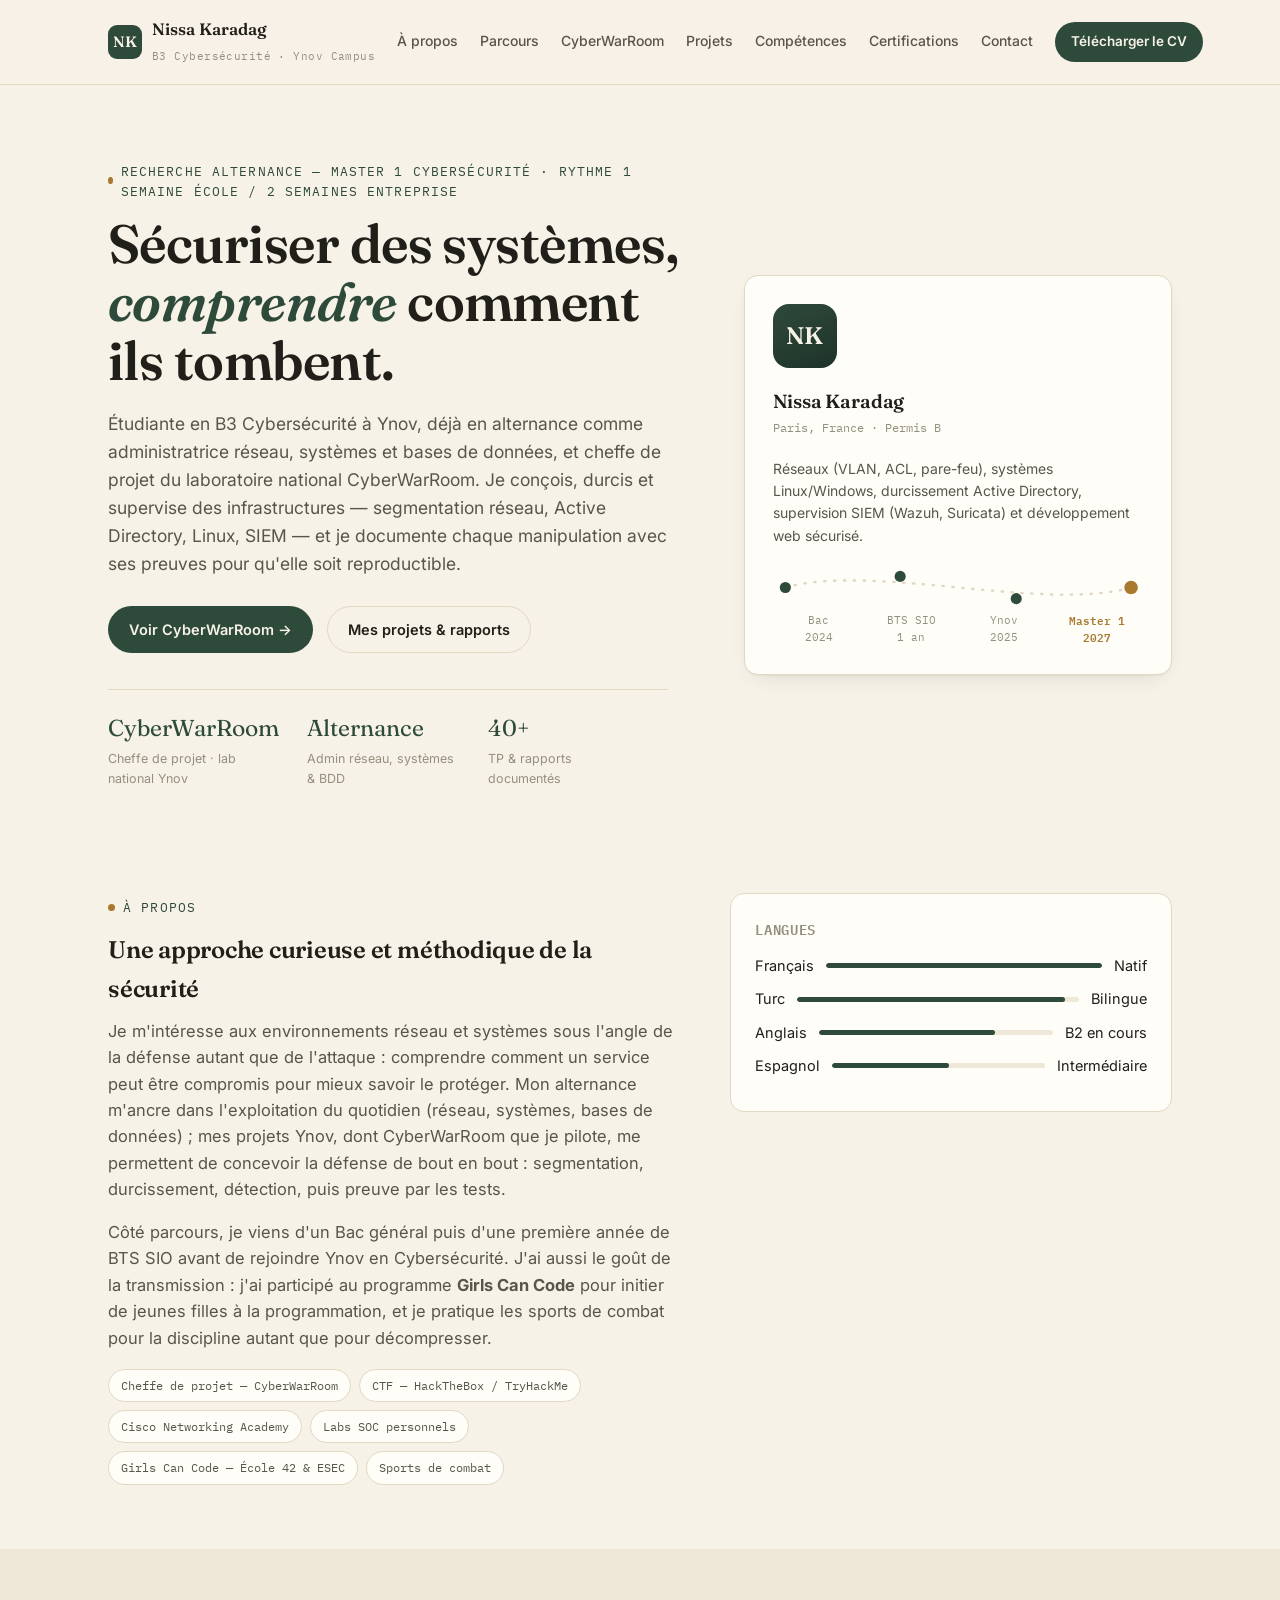
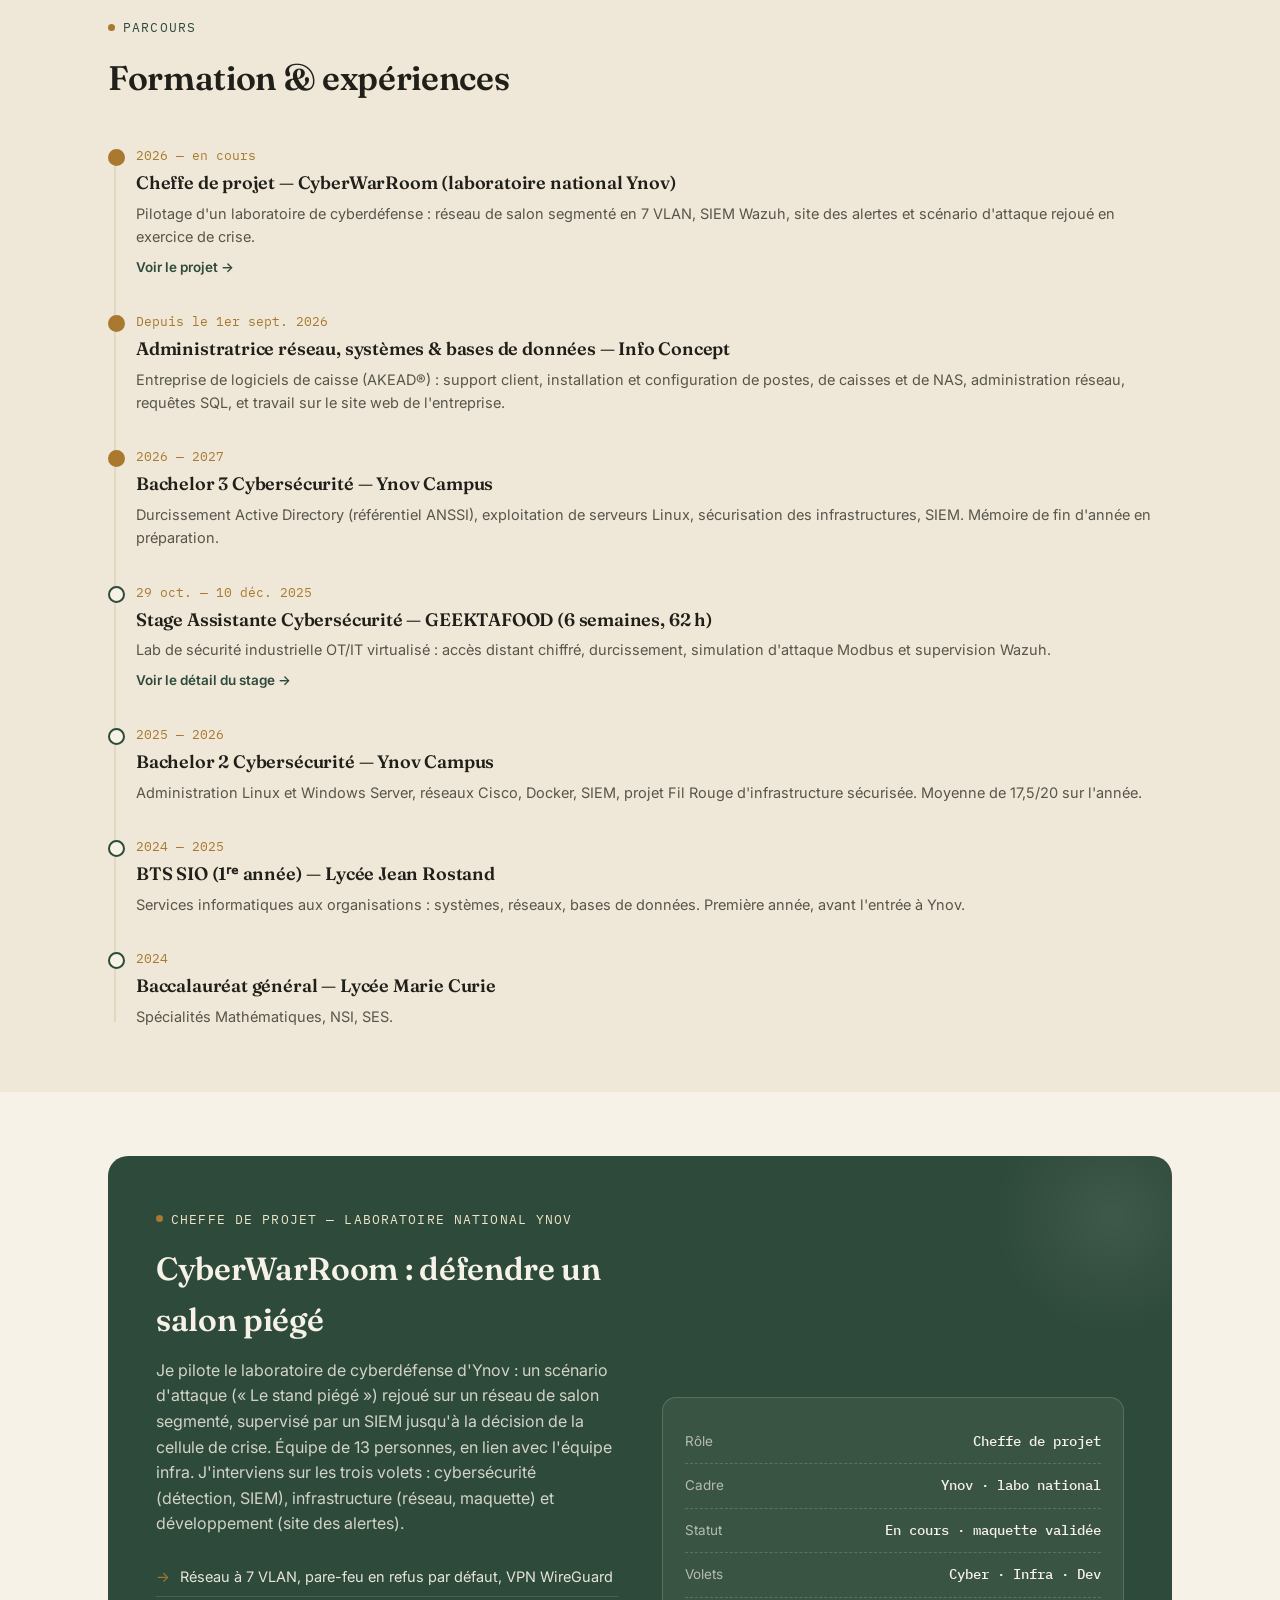
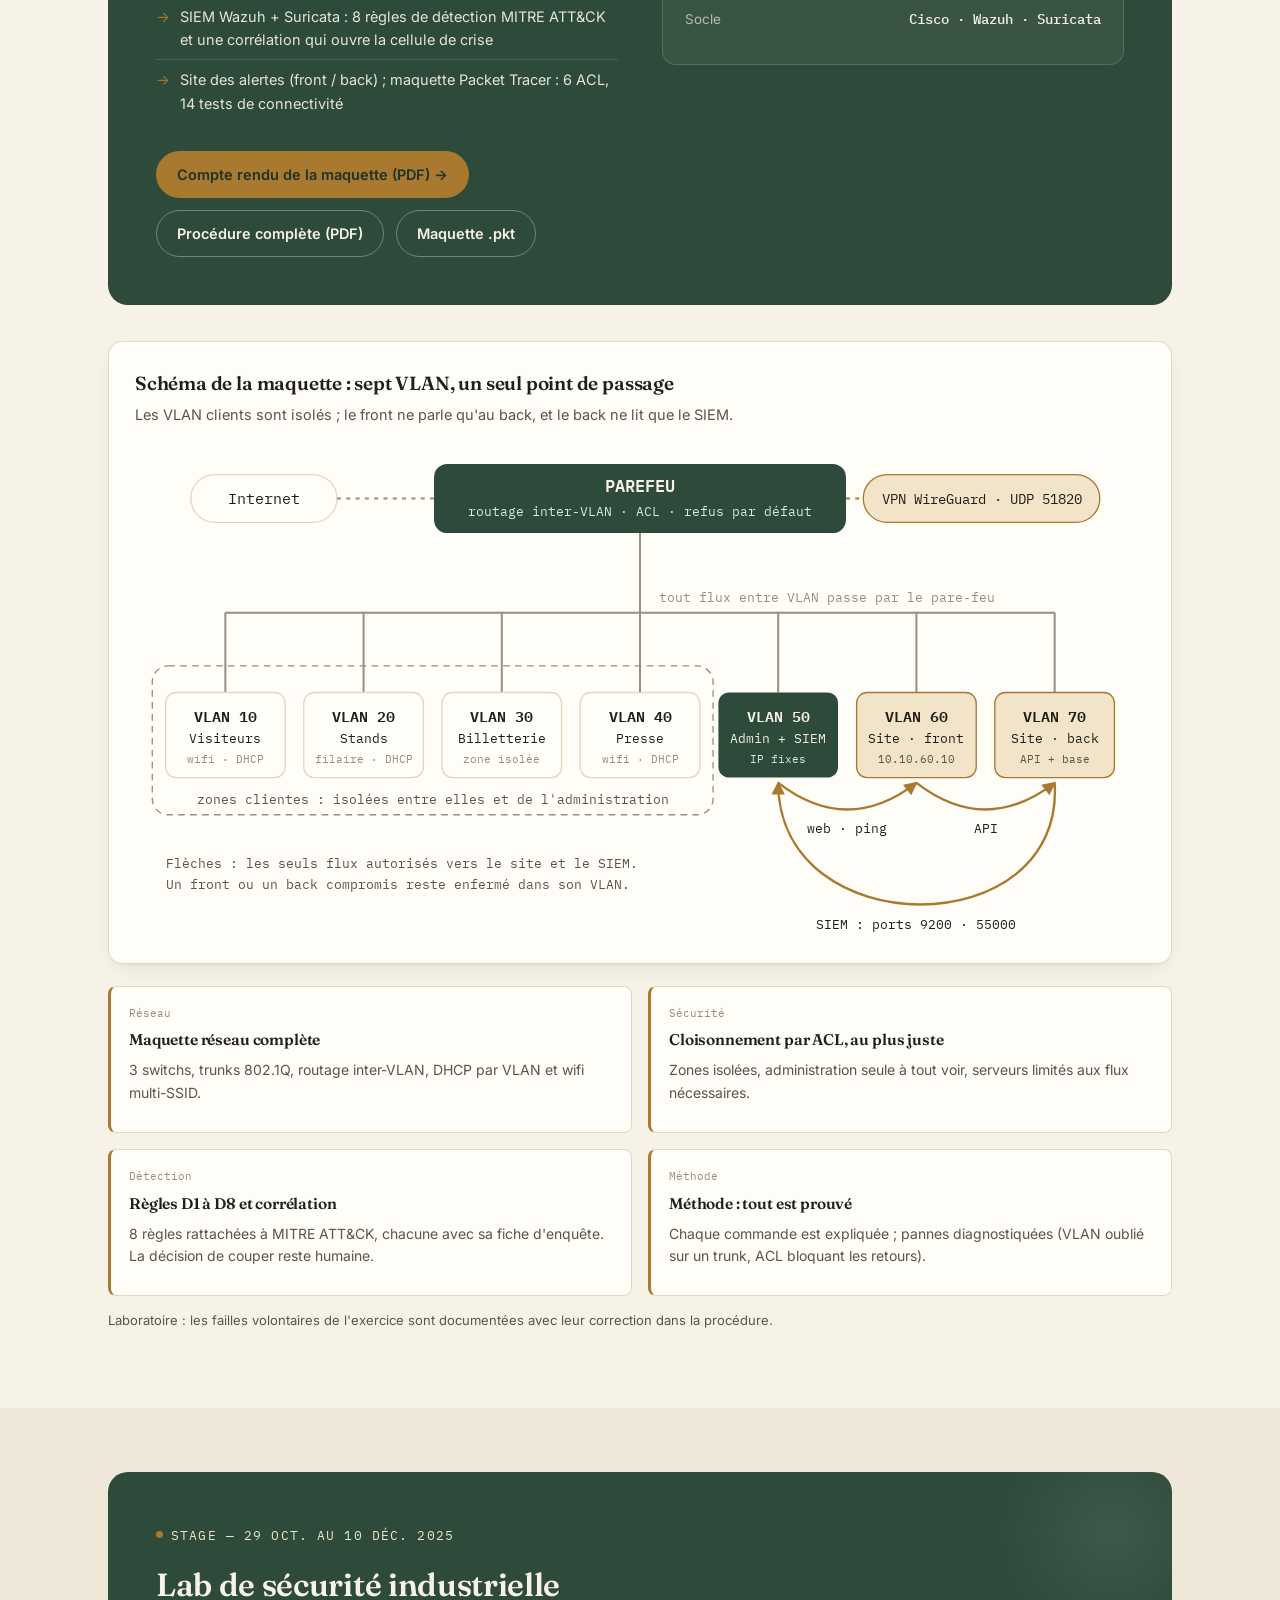
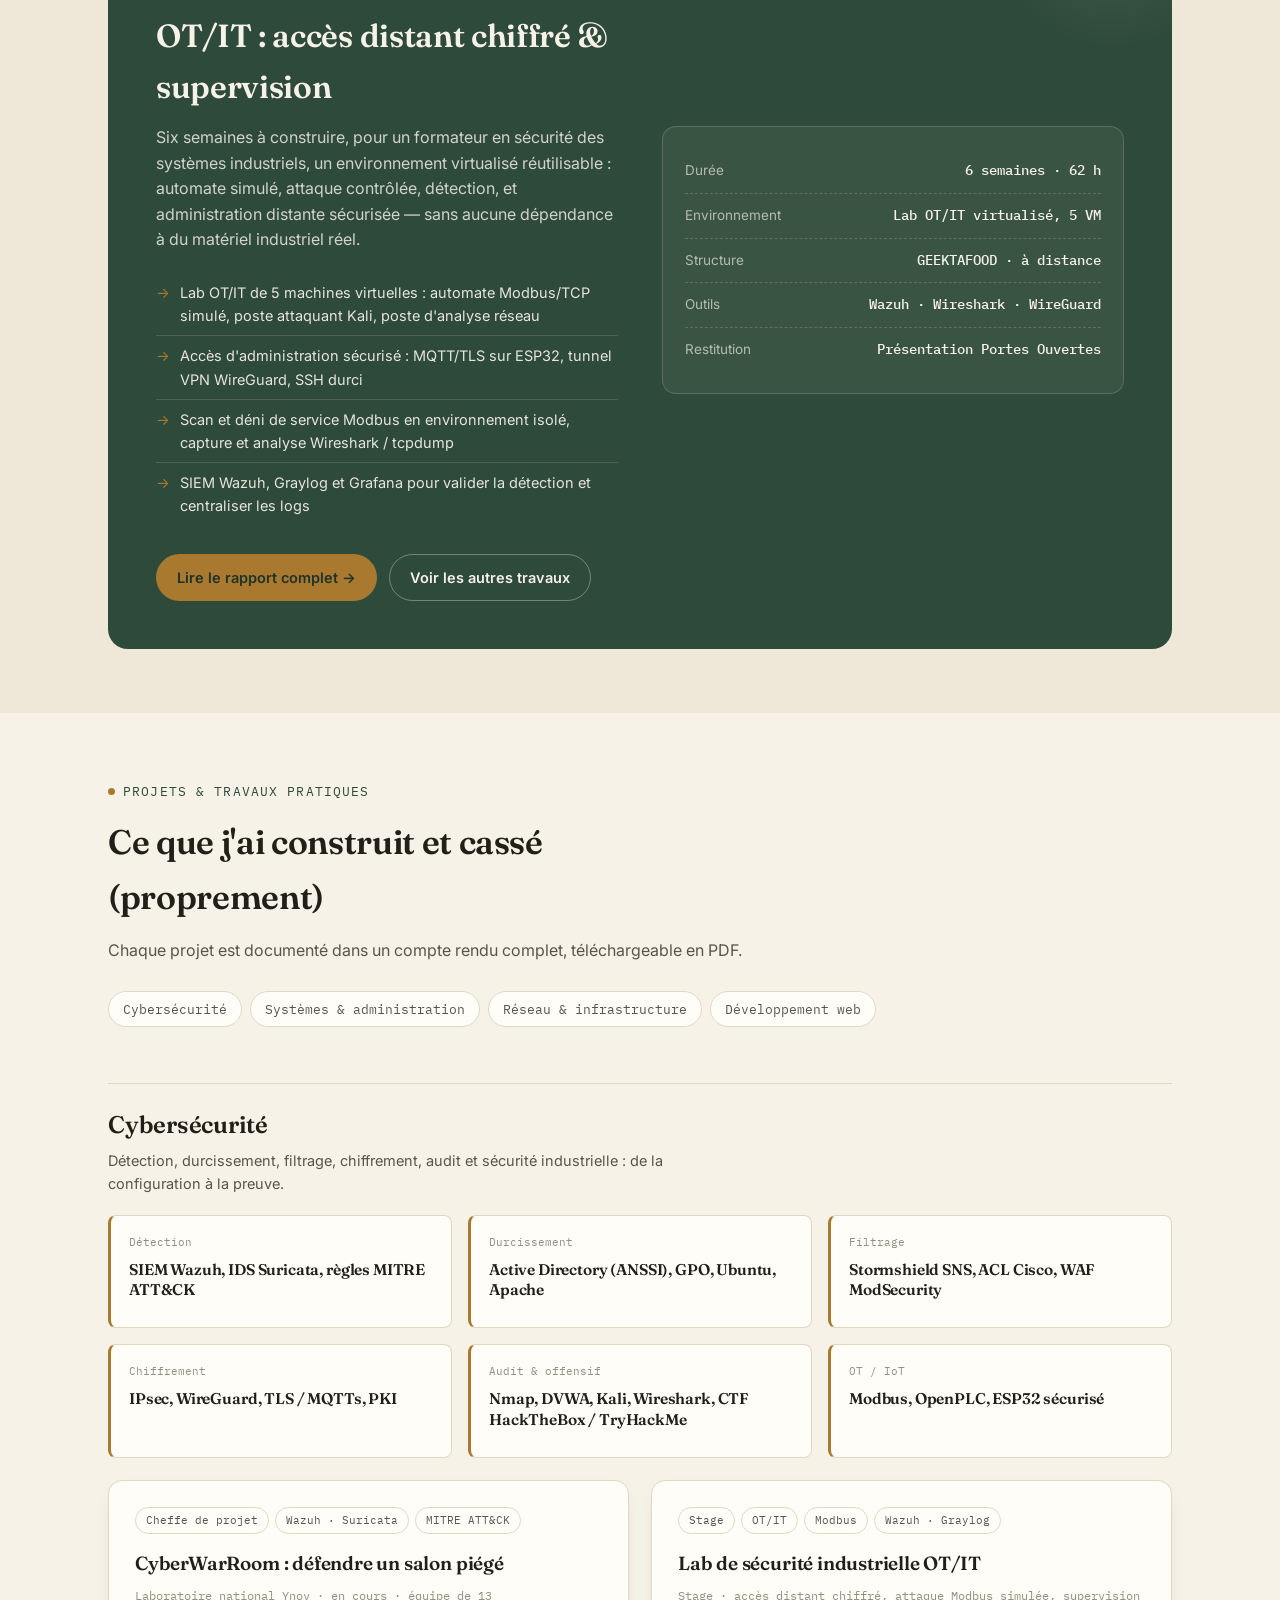
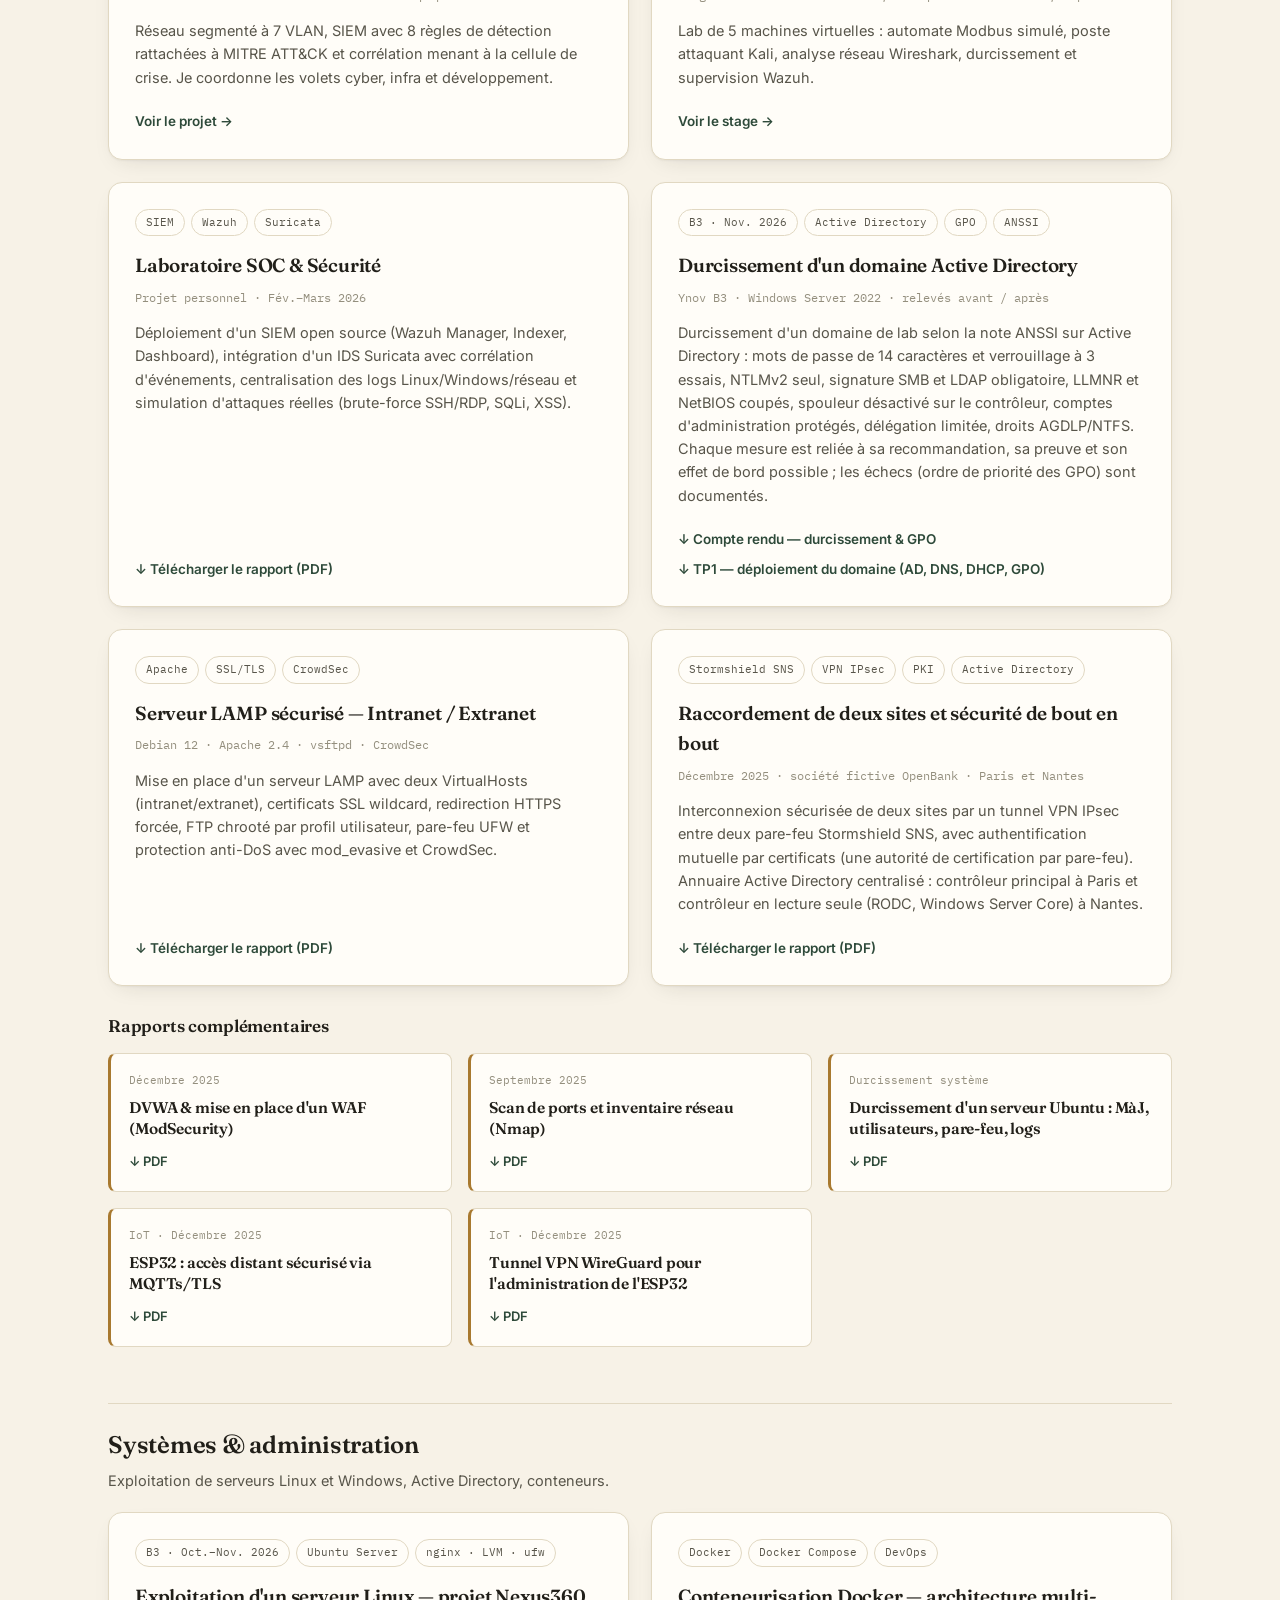
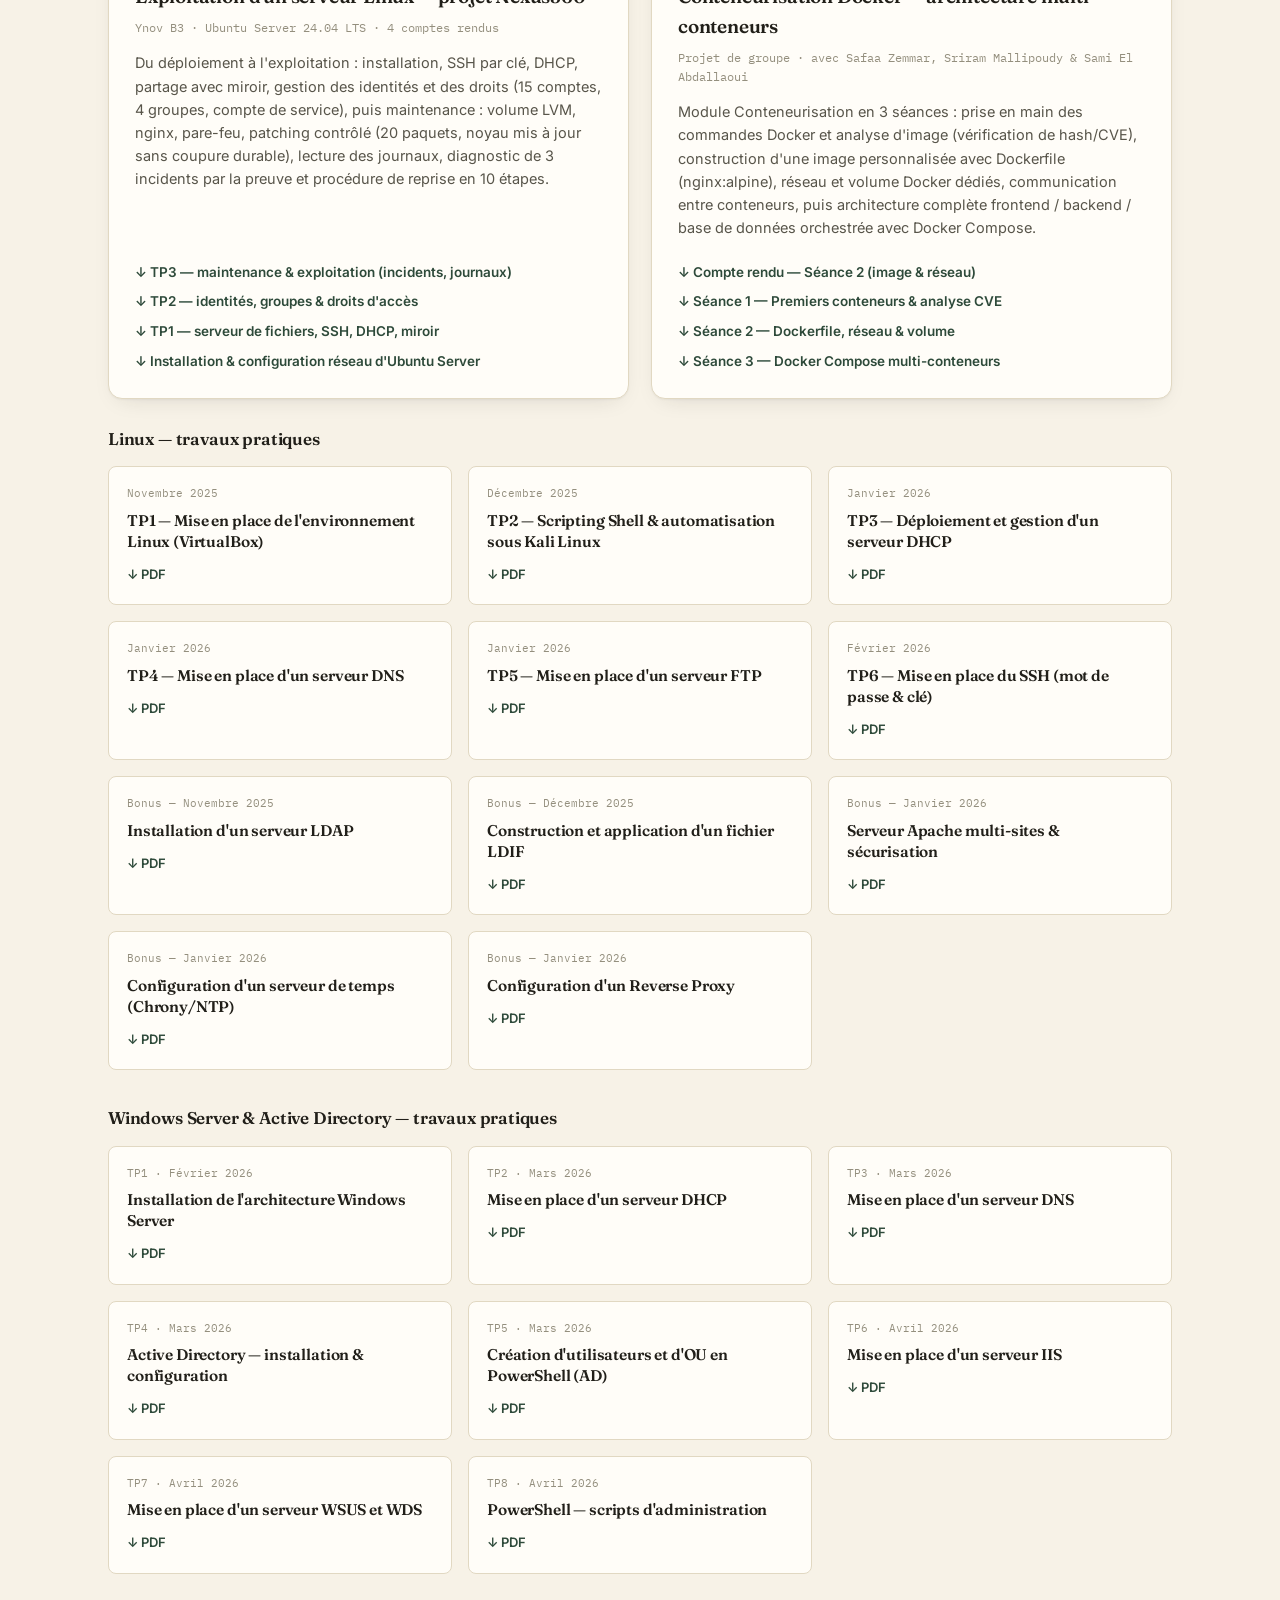
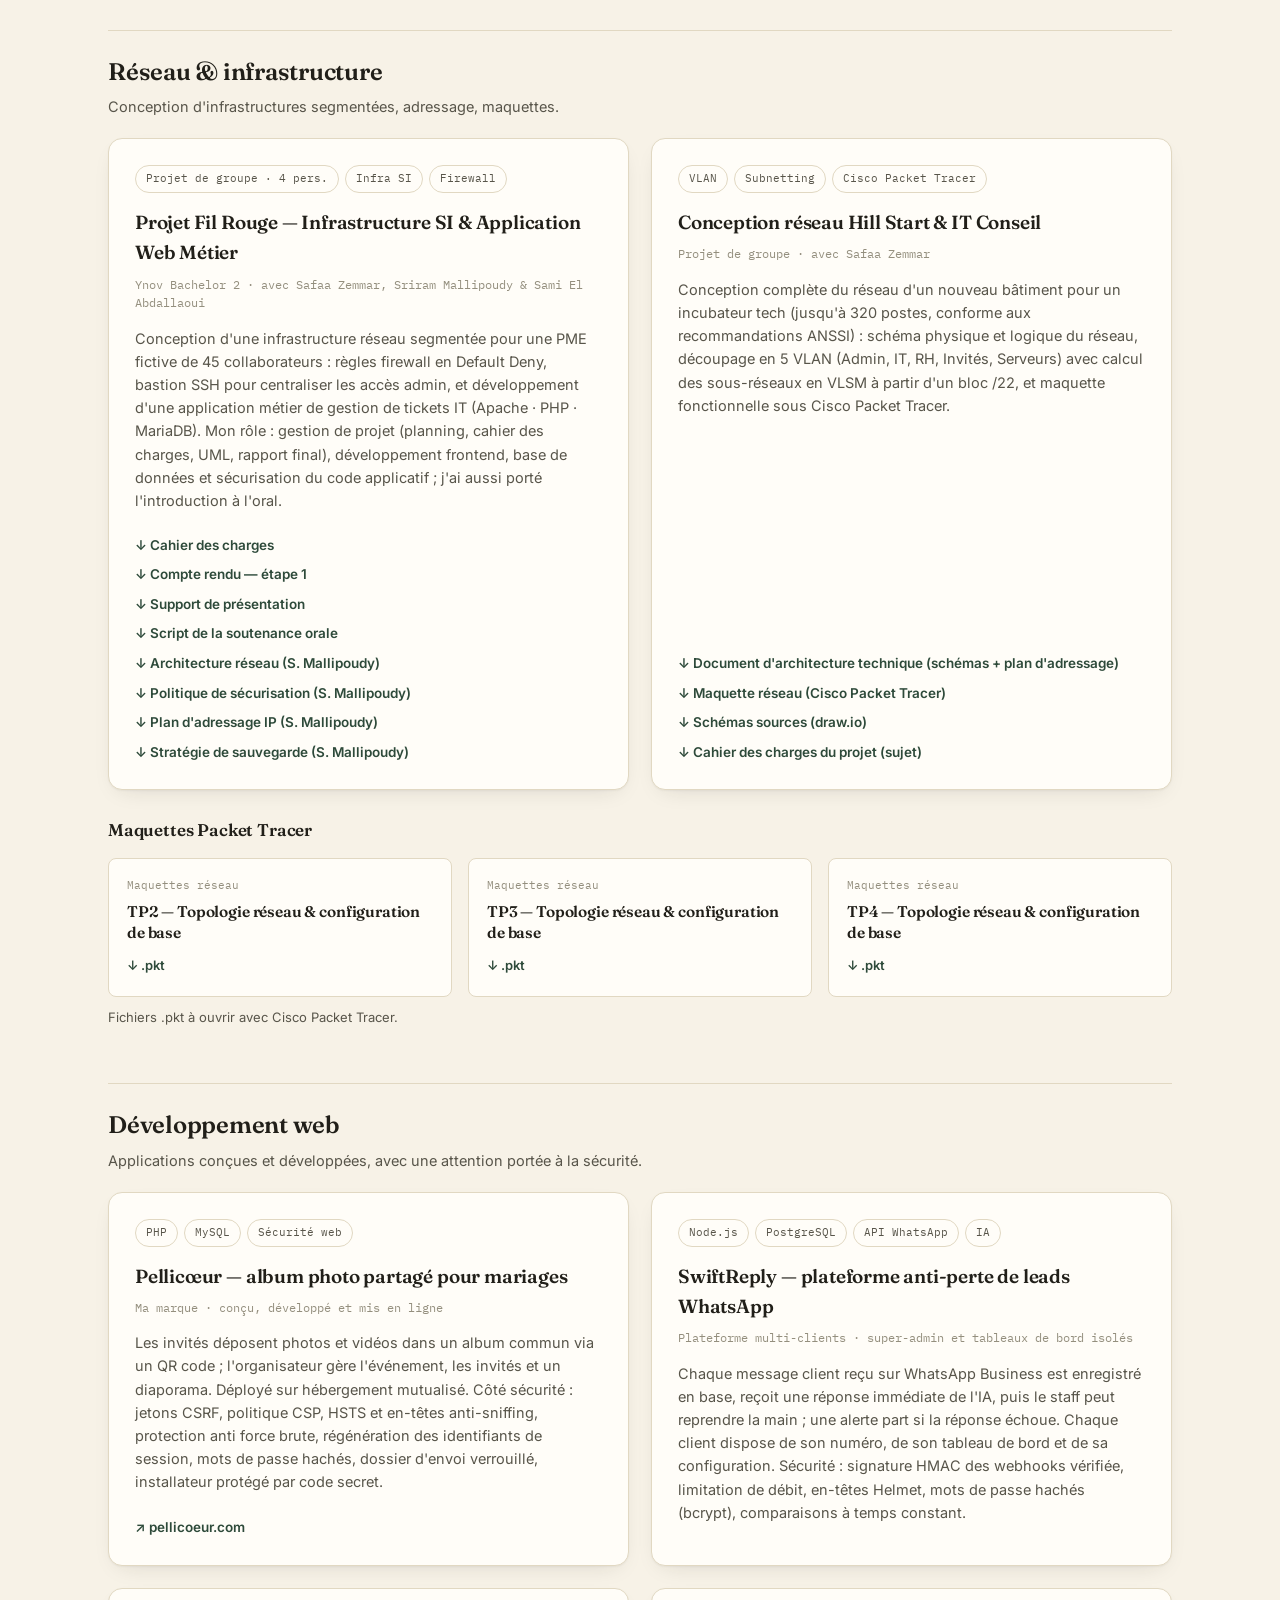
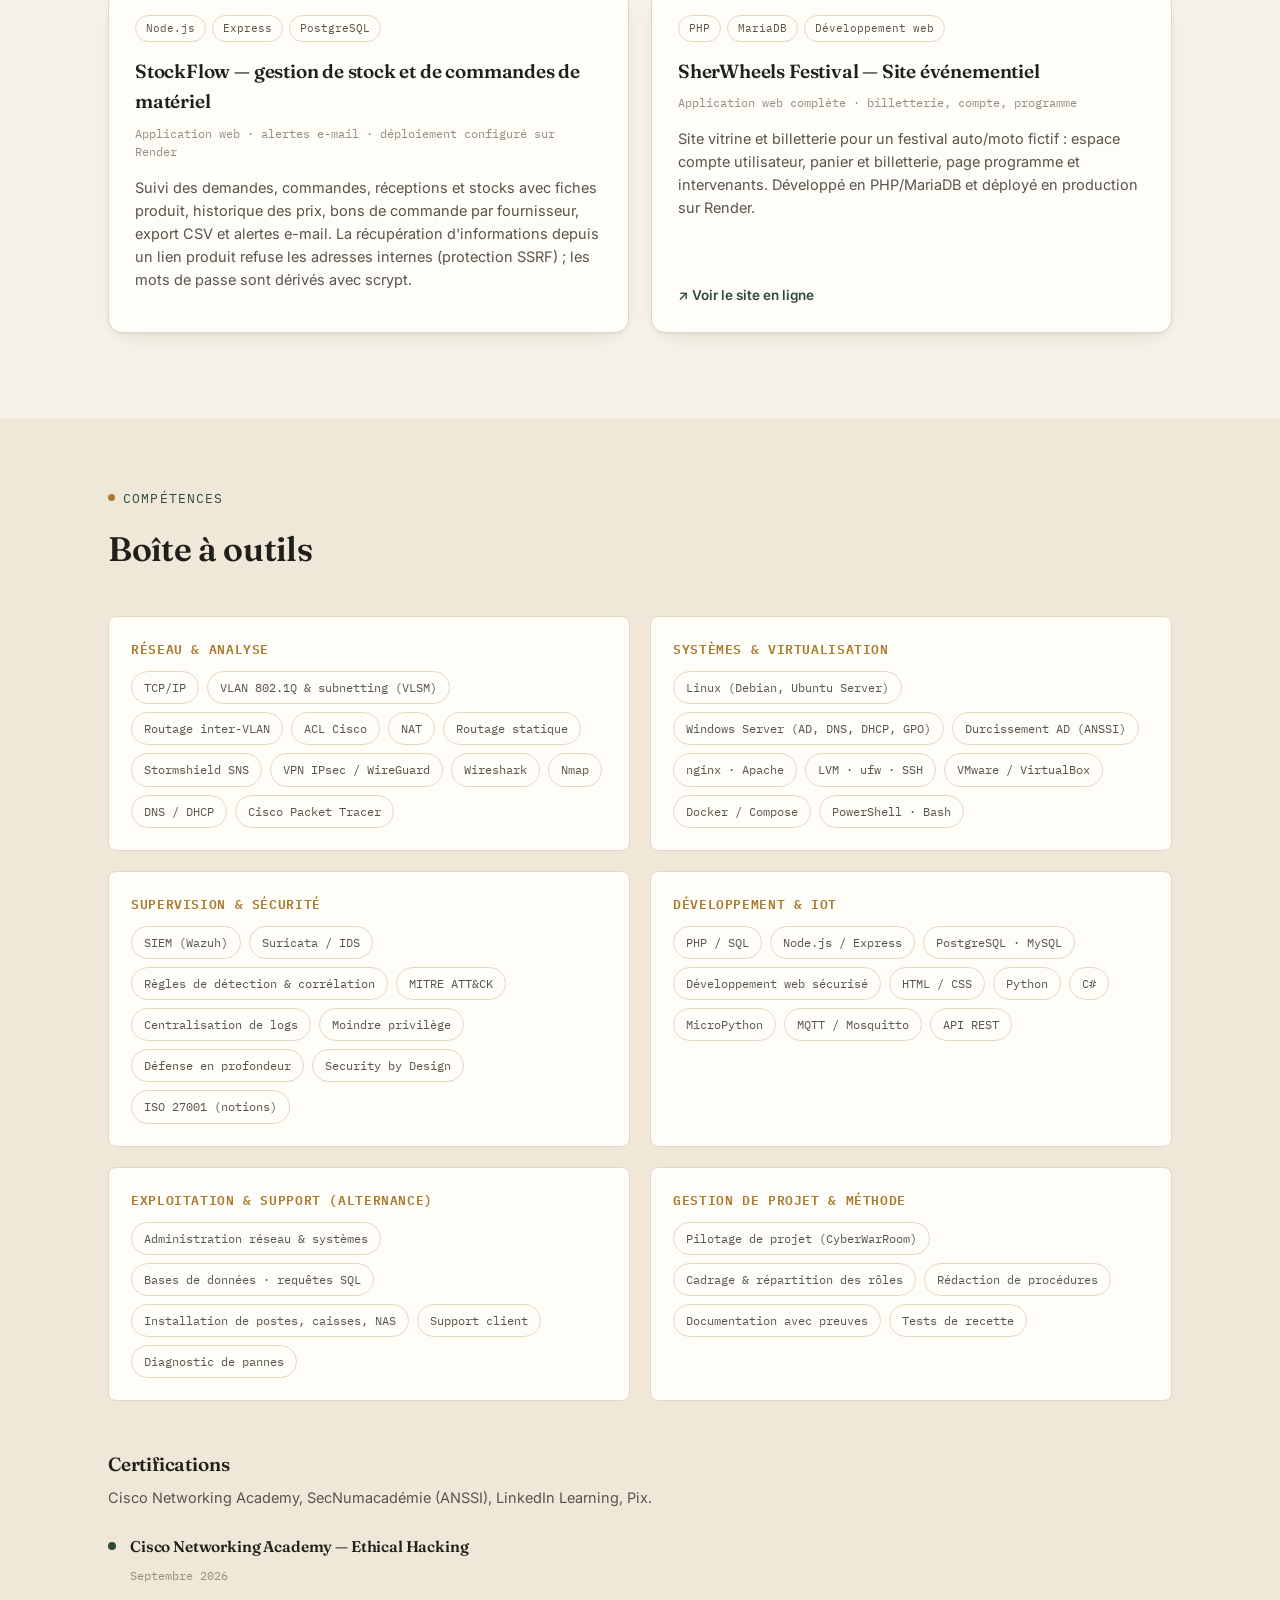
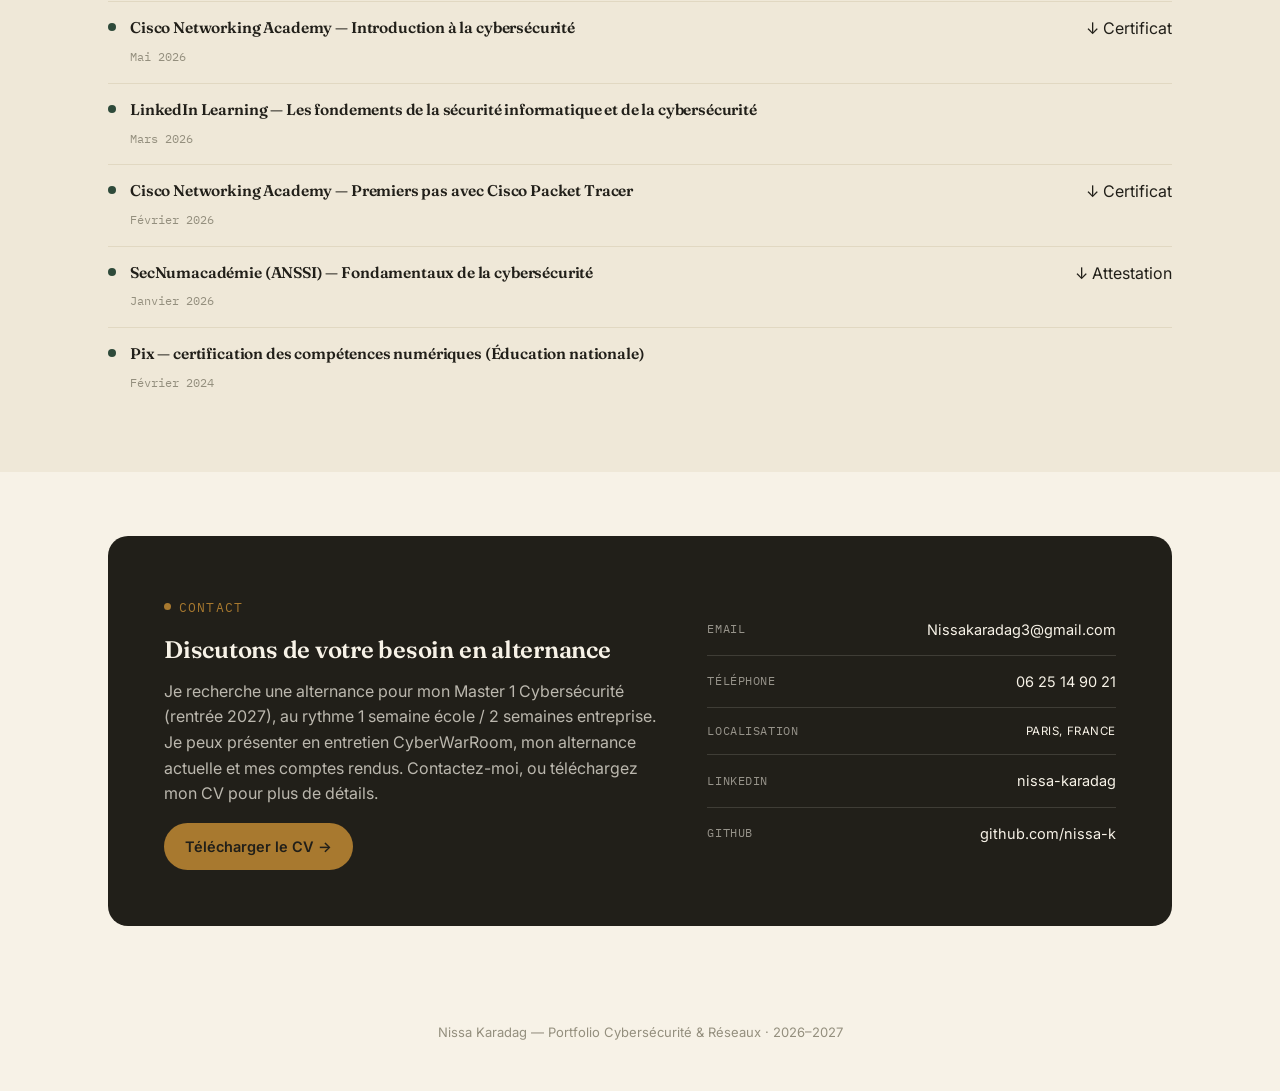
==== index.html @ b8020b0c "update5" ====
<!DOCTYPE html>
<html lang="fr">
<head>
<meta charset="UTF-8">
<meta name="viewport" content="width=device-width, initial-scale=1.0">
<title>Nissa Karadag — Portfolio Cybersécurité & Réseaux · Alternance Master 1</title>
<meta name="description" content="Portfolio de Nissa Karadag, B3 Cybersécurité à Ynov Campus, en alternance (administratrice réseau, systèmes et bases de données) et cheffe de projet du laboratoire national CyberWarRoom. Recherche une alternance en Master 1 Cybersécurité.">
<link rel="preconnect" href="https://fonts.googleapis.com">
<link rel="preconnect" href="https://fonts.gstatic.com" crossorigin>
<link href="https://fonts.googleapis.com/css2?family=Fraunces:ital,wght@0,500;0,600;1,500&family=Inter:wght@400;500;600;700&family=IBM+Plex+Mono:wght@400;500;600&display=swap" rel="stylesheet">
<meta property="og:title" content="Nissa Karadag — Portfolio Cybersécurité & Réseaux">
<meta property="og:description" content="Cheffe de projet CyberWarRoom (Ynov), alternante admin réseau/systèmes/BDD, B3 Cybersécurité. Recherche une alternance en Master 1.">
<meta property="og:type" content="website">
<link rel="stylesheet" href="assets/css/style.css?v=9">
</head>
<body>

<header class="topbar">
  <div class="topbar-inner">
    <a href="#top" class="brand">
      <span class="brand-mark">NK</span>
      <span>
        <span class="brand-name" style="display:block;">Nissa Karadag</span>
        <span class="brand-role">B3 Cybersécurité · Ynov Campus</span>
      </span>
    </a>
    <nav class="nav">
      <a href="#apropos">À propos</a>
      <a href="#parcours">Parcours</a>
      <a href="#cyberwarroom">CyberWarRoom</a>
      <a href="#projets">Projets</a>
      <a href="#competences">Compétences</a>
      <a href="#certifications">Certifications</a>
      <a href="#contact">Contact</a>
    </nav>
    <a href="assets/cv/CV_Nissa_Karadag.pdf" class="btn btn-primary btn-sm" download>Télécharger le CV</a>
    <button class="nav-toggle" aria-label="Menu">☰</button>
  </div>
</header>

<main id="top">

  <!-- ============ HERO ============ -->
  <section class="hero">
    <div class="container hero-grid">
      <div>
        <span class="eyebrow">Recherche alternance — Master 1 Cybersécurité · rythme 1 semaine école / 2 semaines entreprise</span>
        <h1>Sécuriser des systèmes, <span class="accent">comprendre</span> comment ils tombent.</h1>
        <p class="lead">
          Étudiante en B3 Cybersécurité à Ynov, déjà en alternance comme administratrice réseau,
          systèmes et bases de données, et cheffe de projet du laboratoire national CyberWarRoom.
          Je conçois, durcis et supervise des infrastructures — segmentation réseau, Active Directory,
          Linux, SIEM — et je documente chaque manipulation avec ses preuves pour qu'elle soit reproductible.
        </p>
        <div class="hero-actions">
          <a href="#cyberwarroom" class="btn btn-primary">Voir CyberWarRoom →</a>
          <a href="#projets" class="btn btn-ghost">Mes projets & rapports</a>
        </div>
        <div class="hero-facts">
          <div><div class="n">CyberWarRoom</div><div class="l">Cheffe de projet · lab national Ynov</div></div>
          <div><div class="n">Alternance</div><div class="l">Admin réseau, systèmes & BDD</div></div>
          <div><div class="n">40+</div><div class="l">TP & rapports documentés</div></div>
        </div>
      </div>

      <div class="id-card">
        <div class="avatar">NK</div>
        <h3>Nissa Karadag</h3>
        <div class="sub">Paris, France · Permis B</div>
        <p style="font-size:14px; margin-bottom:0;">
          Réseaux (VLAN, ACL, pare-feu), systèmes Linux/Windows, durcissement Active Directory,
          supervision SIEM (Wazuh, Suricata) et développement web sécurisé.
        </p>

        <div class="path-line">
          <svg viewBox="0 0 300 30" preserveAspectRatio="none">
            <path d="M10,15 C 80,-5 220,35 290,15" fill="none" stroke="#E1D8C2" stroke-width="2" stroke-dasharray="1 7" stroke-linecap="round"/>
            <circle cx="10" cy="15" r="4.5" fill="#2E4A3A"/>
            <circle cx="103" cy="6" r="4.5" fill="#2E4A3A"/>
            <circle cx="197" cy="24" r="4.5" fill="#2E4A3A"/>
            <circle cx="290" cy="15" r="5.5" fill="#A8792F"/>
          </svg>
        </div>
        <div class="path-labels">
          <span>Bac<br>2024</span>
          <span>BTS SIO<br>1 an</span>
          <span>Ynov<br>2025</span>
          <span class="now">Master 1<br>2027</span>
        </div>
      </div>
    </div>
  </section>

  <!-- ============ À PROPOS ============ -->
  <section id="apropos">
    <div class="container about-grid">
      <div>
        <span class="eyebrow">À propos</span>
        <h2>Une approche curieuse et méthodique de la sécurité</h2>
        <p>
          Je m'intéresse aux environnements réseau et systèmes sous l'angle de la défense autant que
          de l'attaque : comprendre comment un service peut être compromis pour mieux savoir le protéger.
          Mon alternance m'ancre dans l'exploitation du quotidien (réseau, systèmes, bases de données) ;
          mes projets Ynov, dont CyberWarRoom que je pilote, me permettent de concevoir la défense de bout en bout :
          segmentation, durcissement, détection, puis preuve par les tests.
        </p>
        <p>
          Côté parcours, je viens d'un Bac général puis d'une première année de BTS SIO avant de rejoindre
          Ynov en Cybersécurité. J'ai aussi le goût de la transmission : j'ai participé au programme
          <strong>Girls Can Code</strong> pour initier de jeunes filles à la programmation, et je pratique les
          sports de combat pour la discipline autant que pour décompresser.
        </p>
        <div class="about-tags">
          <span class="tag">Cheffe de projet — CyberWarRoom</span>
          <span class="tag">CTF — HackTheBox / TryHackMe</span>
          <span class="tag">Cisco Networking Academy</span>
          <span class="tag">Labs SOC personnels</span>
          <span class="tag">Girls Can Code — École 42 & ESEC</span>
          <span class="tag">Sports de combat</span>
        </div>
      </div>

      <div class="about-side">
        <h4>Langues</h4>
        <div class="lang-row"><span>Français</span><div class="lang-bar"><i style="width:100%"></i></div><span>Natif</span></div>
        <div class="lang-row"><span>Turc</span><div class="lang-bar"><i style="width:95%"></i></div><span>Bilingue</span></div>
        <div class="lang-row"><span>Anglais</span><div class="lang-bar"><i style="width:75%"></i></div><span>B2 en cours</span></div>
        <div class="lang-row"><span>Espagnol</span><div class="lang-bar"><i style="width:55%"></i></div><span>Intermédiaire</span></div>
      </div>
    </div>
  </section>

  <!-- ============ PARCOURS ============ -->
  <section id="parcours" class="alt">
    <div class="container">
      <div class="section-head">
        <span class="eyebrow">Parcours</span>
        <h2>Formation & expériences</h2>
      </div>
      <div class="timeline">
        <div class="tl-item current">
          <span class="tl-year">2026 — en cours</span>
          <h4>Cheffe de projet — CyberWarRoom (laboratoire national Ynov)</h4>
          <p>Pilotage d'un laboratoire de cyberdéfense : réseau de salon segmenté en 7 VLAN, SIEM Wazuh, site des alertes et scénario d'attaque rejoué en exercice de crise.</p>
          <a href="#cyberwarroom" class="tl-link">Voir le projet →</a>
        </div>
        <div class="tl-item current">
          <span class="tl-year">Depuis le 1er sept. 2026</span>
          <h4>Administratrice réseau, systèmes & bases de données — Info Concept</h4>
          <p>Entreprise de logiciels de caisse (AKEAD®) : support client, installation et configuration de postes, de caisses et de NAS, administration réseau, requêtes SQL, et travail sur le site web de l'entreprise.</p>
        </div>
        <div class="tl-item current">
          <span class="tl-year">2026 — 2027</span>
          <h4>Bachelor 3 Cybersécurité — Ynov Campus</h4>
          <p>Durcissement Active Directory (référentiel ANSSI), exploitation de serveurs Linux, sécurisation des infrastructures, SIEM. Mémoire de fin d'année en préparation.</p>
        </div>
        <div class="tl-item">
          <span class="tl-year">29 oct. — 10 déc. 2025</span>
          <h4>Stage Assistante Cybersécurité — GEEKTAFOOD (6 semaines, 62 h)</h4>
          <p>Lab de sécurité industrielle OT/IT virtualisé : accès distant chiffré, durcissement, simulation d'attaque Modbus et supervision Wazuh.</p>
          <a href="#stage" class="tl-link">Voir le détail du stage →</a>
        </div>
        <div class="tl-item">
          <span class="tl-year">2025 — 2026</span>
          <h4>Bachelor 2 Cybersécurité — Ynov Campus</h4>
          <p>Administration Linux et Windows Server, réseaux Cisco, Docker, SIEM, projet Fil Rouge d'infrastructure sécurisée. Moyenne de 17,5/20 sur l'année.</p>
        </div>
        <div class="tl-item">
          <span class="tl-year">2024 — 2025</span>
          <h4>BTS SIO (1ʳᵉ année) — Lycée Jean Rostand</h4>
          <p>Services informatiques aux organisations : systèmes, réseaux, bases de données. Première année, avant l'entrée à Ynov.</p>
        </div>
        <div class="tl-item">
          <span class="tl-year">2024</span>
          <h4>Baccalauréat général — Lycée Marie Curie</h4>
          <p>Spécialités Mathématiques, NSI, SES.</p>
        </div>
      </div>
    </div>
  </section>

  <!-- ============ CYBERWARROOM ============ -->
  <section id="cyberwarroom">
    <div class="container">
      <div class="spotlight">
        <div>
          <span class="eyebrow">Cheffe de projet — laboratoire national Ynov</span>
          <h2>CyberWarRoom : défendre un salon piégé</h2>
          <p>
            Je pilote le laboratoire de cyberdéfense d'Ynov : un scénario d'attaque (« Le stand piégé ») rejoué sur un
            réseau de salon segmenté, supervisé par un SIEM jusqu'à la décision de la cellule de crise.
            Équipe de 13 personnes, en lien avec l'équipe infra. J'interviens sur les trois volets :
            cybersécurité (détection, SIEM), infrastructure (réseau, maquette) et développement (site des alertes).
          </p>
          <ul>
            <li>Réseau à 7 VLAN, pare-feu en refus par défaut, VPN WireGuard</li>
            <li>SIEM Wazuh + Suricata : 8 règles de détection MITRE ATT&CK et une corrélation qui ouvre la cellule de crise</li>
            <li>Site des alertes (front / back) ; maquette Packet Tracer : 6 ACL, 14 tests de connectivité</li>
          </ul>
          <div class="spotlight-actions">
            <a href="assets/docs/CyberWarRoom-CR-Maquette-PacketTracer.pdf" class="btn btn-primary" download>Compte rendu de la maquette (PDF) →</a>
            <a href="assets/docs/CyberWarRoom-Procedure-Infra-SIEM.pdf" class="btn btn-ghost" download>Procédure complète (PDF)</a>
            <a href="assets/docs/CyberWarRoom-Maquette-PacketTracer.pkt" class="btn btn-ghost" download>Maquette .pkt</a>
          </div>
        </div>
        <div class="spotlight-panel">
          <div class="kv"><span>Rôle</span><b>Cheffe de projet</b></div>
          <div class="kv"><span>Cadre</span><b>Ynov · labo national</b></div>
          <div class="kv"><span>Statut</span><b>En cours · maquette validée</b></div>
          <div class="kv"><span>Volets</span><b>Cyber · Infra · Dev</b></div>
          <div class="kv"><span>Socle</span><b>Cisco · Wazuh · Suricata</b></div>
        </div>
      </div>

      <div class="arch-card">
        <h3>Schéma de la maquette : sept VLAN, un seul point de passage</h3>
        <p>Les VLAN clients sont isolés ; le front ne parle qu'au back, et le back ne lit que le SIEM.</p>
        <div class="arch-scroll">
<svg viewBox="0 0 760 380" xmlns="http://www.w3.org/2000/svg" role="img" aria-labelledby="arch-t arch-d">
  <title id="arch-t">Architecture CyberWarRoom : 7 VLAN autour d'un pare-feu</title>
  <desc id="arch-d">Le pare-feu relie Internet, le VPN WireGuard et sept VLAN. Les VLAN clients 10 à 40 sont isolés. Seuls trois flux sont autorisés : administration vers front, front vers back, back vers SIEM.</desc>
  <defs>
    <marker id="ar" viewBox="0 0 10 10" refX="8" refY="5" markerWidth="7" markerHeight="7" orient="auto-start-reverse">
      <path d="M1,1 L9,5 L1,9 z" fill="#A8792F"/>
    </marker>
  </defs>

  <!-- Internet + VPN -->
  <rect x="42" y="26" width="110" height="36" rx="18" fill="#FFFDF8" stroke="#E1D8C2"/>
  <text x="97" y="48" text-anchor="middle" font-size="11">Internet</text>
  <path d="M152,44 H225" stroke="#948F7E" stroke-width="1.5" stroke-dasharray="3 4"/>
  <rect x="548" y="26" width="178" height="36" rx="18" fill="#F1E4C8" stroke="#A8792F"/>
  <text x="637" y="48" text-anchor="middle" font-size="10.5">VPN WireGuard · UDP 51820</text>
  <path d="M535,44 H548" stroke="#A8792F" stroke-width="1.5" stroke-dasharray="3 4"/>

  <!-- Pare-feu -->
  <rect x="225" y="18" width="310" height="52" rx="10" fill="#2E4A3A"/>
  <text x="380" y="39" text-anchor="middle" font-size="13" font-weight="600" style="fill:#F7F2E7">PAREFEU</text>
  <text x="380" y="57" text-anchor="middle" font-size="10" style="fill:#DCE6DD">routage inter-VLAN · ACL · refus par défaut</text>

  <!-- Bus -->
  <path d="M380,70 V130 M68,130 H692 M68,130 V190 M172,130 V190 M276,130 V190 M380,130 V190 M484,130 V190 M588,130 V190 M692,130 V190" stroke="#948F7E" stroke-width="1.5" fill="none"/>
  <text x="394" y="122" font-size="10" style="fill:#948F7E">tout flux entre VLAN passe par le pare-feu</text>

  <!-- Zones clientes -->
  <rect x="13" y="170" width="422" height="112" rx="12" fill="none" stroke="#948F7E" stroke-dasharray="5 4"/>
  <text x="224" y="274" text-anchor="middle" font-size="10" style="fill:#58554A">zones clientes : isolées entre elles et de l'administration</text>

  <g>
    <rect x="23" y="190" width="90" height="64" rx="8" fill="#FFFDF8" stroke="#E1D8C2"/>
    <text x="68" y="212" text-anchor="middle" font-size="11" font-weight="600">VLAN 10</text>
    <text x="68" y="228" text-anchor="middle" font-size="10">Visiteurs</text>
    <text x="68" y="243" text-anchor="middle" font-size="8.5" style="fill:#948F7E">wifi · DHCP</text>

    <rect x="127" y="190" width="90" height="64" rx="8" fill="#FFFDF8" stroke="#E1D8C2"/>
    <text x="172" y="212" text-anchor="middle" font-size="11" font-weight="600">VLAN 20</text>
    <text x="172" y="228" text-anchor="middle" font-size="10">Stands</text>
    <text x="172" y="243" text-anchor="middle" font-size="8.5" style="fill:#948F7E">filaire · DHCP</text>

    <rect x="231" y="190" width="90" height="64" rx="8" fill="#FFFDF8" stroke="#E1D8C2"/>
    <text x="276" y="212" text-anchor="middle" font-size="11" font-weight="600">VLAN 30</text>
    <text x="276" y="228" text-anchor="middle" font-size="10">Billetterie</text>
    <text x="276" y="243" text-anchor="middle" font-size="8.5" style="fill:#948F7E">zone isolée</text>

    <rect x="335" y="190" width="90" height="64" rx="8" fill="#FFFDF8" stroke="#E1D8C2"/>
    <text x="380" y="212" text-anchor="middle" font-size="11" font-weight="600">VLAN 40</text>
    <text x="380" y="228" text-anchor="middle" font-size="10">Presse</text>
    <text x="380" y="243" text-anchor="middle" font-size="8.5" style="fill:#948F7E">wifi · DHCP</text>
  </g>

  <!-- Admin + SIEM -->
  <rect x="439" y="190" width="90" height="64" rx="8" fill="#2E4A3A"/>
  <text x="484" y="212" text-anchor="middle" font-size="11" font-weight="600" style="fill:#F7F2E7">VLAN 50</text>
  <text x="484" y="228" text-anchor="middle" font-size="10" style="fill:#F7F2E7">Admin + SIEM</text>
  <text x="484" y="243" text-anchor="middle" font-size="8.5" style="fill:#DCE6DD">IP fixes</text>

  <!-- Site des alertes -->
  <rect x="543" y="190" width="90" height="64" rx="8" fill="#F1E4C8" stroke="#A8792F"/>
  <text x="588" y="212" text-anchor="middle" font-size="11" font-weight="600">VLAN 60</text>
  <text x="588" y="228" text-anchor="middle" font-size="10">Site · front</text>
  <text x="588" y="243" text-anchor="middle" font-size="8.5" style="fill:#58554A">10.10.60.10</text>

  <rect x="647" y="190" width="90" height="64" rx="8" fill="#F1E4C8" stroke="#A8792F"/>
  <text x="692" y="212" text-anchor="middle" font-size="11" font-weight="600">VLAN 70</text>
  <text x="692" y="228" text-anchor="middle" font-size="10">Site · back</text>
  <text x="692" y="243" text-anchor="middle" font-size="8.5" style="fill:#58554A">API + base</text>

  <!-- Flux autorisés -->
  <path d="M484,258 Q536,298 588,258" fill="none" stroke="#A8792F" stroke-width="1.8" marker-end="url(#ar)"/>
  <text x="536" y="296" text-anchor="middle" font-size="10">web · ping</text>
  <path d="M588,258 Q640,298 692,258" fill="none" stroke="#A8792F" stroke-width="1.8" marker-end="url(#ar)"/>
  <text x="640" y="296" text-anchor="middle" font-size="10">API</text>
  <path d="M692,258 C 700,380 484,380 484,258" fill="none" stroke="#A8792F" stroke-width="1.8" marker-end="url(#ar)"/>
  <text x="588" y="368" text-anchor="middle" font-size="10">SIEM : ports 9200 · 55000</text>

  <text x="23" y="322" font-size="10" style="fill:#58554A">Flèches : les seuls flux autorisés vers le site et le SIEM.</text>
  <text x="23" y="338" font-size="10" style="fill:#58554A">Un front ou un back compromis reste enfermé dans son VLAN.</text>
</svg>

        </div>
        
      </div>

      <div class="deliv-grid">
        <div class="tp-card accent">
          <div class="meta">Réseau</div>
          <h4>Maquette réseau complète</h4>
          <p>3 switchs, trunks 802.1Q, routage inter-VLAN, DHCP par VLAN et wifi multi-SSID.</p>
        </div>
        <div class="tp-card accent">
          <div class="meta">Sécurité</div>
          <h4>Cloisonnement par ACL, au plus juste</h4>
          <p>Zones isolées, administration seule à tout voir, serveurs limités aux flux nécessaires.</p>
        </div>
        <div class="tp-card accent">
          <div class="meta">Détection</div>
          <h4>Règles D1 à D8 et corrélation</h4>
          <p>8 règles rattachées à MITRE ATT&CK, chacune avec sa fiche d'enquête. La décision de couper reste humaine.</p>
        </div>
        <div class="tp-card accent">
          <div class="meta">Méthode</div>
          <h4>Méthode : tout est prouvé</h4>
          <p>Chaque commande est expliquée ; pannes diagnostiquées (VLAN oublié sur un trunk, ACL bloquant les retours).</p>
        </div>
      </div>
      <p style="font-size:13px; color:var(--ink-soft); margin-top:14px;">
        Laboratoire : les failles volontaires de l'exercice sont documentées avec leur correction dans la procédure.
      </p>
    </div>
  </section>

  <!-- ============ STAGE SPOTLIGHT ============ -->
  <section id="stage" class="alt">
    <div class="container">
      <div class="spotlight">
        <div>
          <span class="eyebrow">Stage — 29 oct. au 10 déc. 2025</span>
          <h2>Lab de sécurité industrielle OT/IT : accès distant chiffré & supervision</h2>
          <p>
            Six semaines à construire, pour un formateur en sécurité des systèmes industriels, un environnement
            virtualisé réutilisable : automate simulé, attaque contrôlée, détection, et administration distante
            sécurisée — sans aucune dépendance à du matériel industriel réel.
          </p>
          <ul>
            <li>Lab OT/IT de 5 machines virtuelles : automate Modbus/TCP simulé, poste attaquant Kali, poste d'analyse réseau</li>
            <li>Accès d'administration sécurisé : MQTT/TLS sur ESP32, tunnel VPN WireGuard, SSH durci</li>
            <li>Scan et déni de service Modbus en environnement isolé, capture et analyse Wireshark / tcpdump</li>
            <li>SIEM Wazuh, Graylog et Grafana pour valider la détection et centraliser les logs</li>
          </ul>
          <div class="spotlight-actions">
            <a href="rapport-stage/index.html" class="btn btn-primary">Lire le rapport complet →</a>
            <a href="#projets" class="btn btn-ghost">Voir les autres travaux</a>
          </div>
        </div>
        <div class="spotlight-panel">
          <div class="kv"><span>Durée</span><b>6 semaines · 62 h</b></div>
          <div class="kv"><span>Environnement</span><b>Lab OT/IT virtualisé, 5 VM</b></div>
          <div class="kv"><span>Structure</span><b>GEEKTAFOOD · à distance</b></div>
          <div class="kv"><span>Outils</span><b>Wazuh · Wireshark · WireGuard</b></div>
          <div class="kv"><span>Restitution</span><b>Présentation Portes Ouvertes</b></div>
        </div>
      </div>
    </div>
  </section>

  <!-- ============ PROJETS ============ -->
  <section id="projets">
    <div class="container">
      <div class="section-head">
        <span class="eyebrow">Projets & travaux pratiques</span>
        <h2>Ce que j'ai construit et cassé (proprement)</h2>
        <p>Chaque projet est documenté dans un compte rendu complet, téléchargeable en PDF.</p>
      </div>

      <nav class="theme-chips" aria-label="Thèmes">
        <a href="#t-cyber">Cybersécurité</a><a href="#t-sys">Systèmes & administration</a><a href="#t-res">Réseau & infrastructure</a><a href="#t-dev">Développement web</a>
      </nav>

      <div class="theme-head" id="t-cyber">
        <h3>Cybersécurité</h3>
        <p>Détection, durcissement, filtrage, chiffrement, audit et sécurité industrielle : de la configuration à la preuve.</p>
      </div>
      <div class="tp-grid" style="margin-bottom:22px;">
        <div class="tp-card accent"><div class="meta">Détection</div><h4>SIEM Wazuh, IDS Suricata, règles MITRE ATT&CK</h4></div>
        <div class="tp-card accent"><div class="meta">Durcissement</div><h4>Active Directory (ANSSI), GPO, Ubuntu, Apache</h4></div>
        <div class="tp-card accent"><div class="meta">Filtrage</div><h4>Stormshield SNS, ACL Cisco, WAF ModSecurity</h4></div>
        <div class="tp-card accent"><div class="meta">Chiffrement</div><h4>IPsec, WireGuard, TLS / MQTTs, PKI</h4></div>
        <div class="tp-card accent"><div class="meta">Audit & offensif</div><h4>Nmap, DVWA, Kali, Wireshark, CTF HackTheBox / TryHackMe</h4></div>
        <div class="tp-card accent"><div class="meta">OT / IoT</div><h4>Modbus, OpenPLC, ESP32 sécurisé</h4></div>
      </div>
      <div class="featured-grid">
        <div class="project-card">
          <div class="tag-row"><span class="tag">Cheffe de projet</span><span class="tag">Wazuh · Suricata</span><span class="tag">MITRE ATT&CK</span></div>
          <h3>CyberWarRoom : défendre un salon piégé</h3>
          <div class="meta">Laboratoire national Ynov · en cours · équipe de 13</div>
          <p>Réseau segmenté à 7 VLAN, SIEM avec 8 règles de détection rattachées à MITRE ATT&CK et corrélation menant à la cellule de crise. Je coordonne les volets cyber, infra et développement.</p>
          <div class="card-actions"><a href="#cyberwarroom" class="link-dl">Voir le projet →</a></div>
        </div>
        <div class="project-card">
          <div class="tag-row"><span class="tag">Stage</span><span class="tag">OT/IT</span><span class="tag">Modbus</span><span class="tag">Wazuh · Graylog</span></div>
          <h3>Lab de sécurité industrielle OT/IT</h3>
          <div class="meta">Stage · accès distant chiffré, attaque Modbus simulée, supervision</div>
          <p>Lab de 5 machines virtuelles : automate Modbus simulé, poste attaquant Kali, analyse réseau Wireshark, durcissement et supervision Wazuh.</p>
          <div class="card-actions"><a href="#stage" class="link-dl">Voir le stage →</a></div>
        </div>
        <div class="project-card">
          <div class="tag-row"><span class="tag">SIEM</span><span class="tag">Wazuh</span><span class="tag">Suricata</span></div>
          <h3>Laboratoire SOC & Sécurité</h3>
          <div class="meta">Projet personnel · Fév.–Mars 2026</div>
          <p>
            Déploiement d'un SIEM open source (Wazuh Manager, Indexer, Dashboard), intégration d'un
            IDS Suricata avec corrélation d'événements, centralisation des logs Linux/Windows/réseau
            et simulation d'attaques réelles (brute-force SSH/RDP, SQLi, XSS).
          </p>
          <div class="card-actions">
            <a href="assets/docs/SIEM-Wazuh-rapport.pdf" class="link-dl" download>↓ Télécharger le rapport (PDF)</a>
          </div>
        </div>

        <div class="project-card">
          <div class="tag-row"><span class="tag">B3 · Nov. 2026</span><span class="tag">Active Directory</span><span class="tag">GPO</span><span class="tag">ANSSI</span></div>
          <h3>Durcissement d'un domaine Active Directory</h3>
          <div class="meta">Ynov B3 · Windows Server 2022 · relevés avant / après</div>
          <p>
            Durcissement d'un domaine de lab selon la note ANSSI sur Active Directory : mots de passe de 14 caractères
            et verrouillage à 3 essais, NTLMv2 seul, signature SMB et LDAP obligatoire, LLMNR et NetBIOS coupés,
            spouleur désactivé sur le contrôleur, comptes d'administration protégés, délégation limitée, droits AGDLP/NTFS.
            Chaque mesure est reliée à sa recommandation, sa preuve et son effet de bord possible ; les échecs
            (ordre de priorité des GPO) sont documentés.
          </p>
          <div class="card-actions" style="flex-direction:column; align-items:flex-start; gap:8px;">
            <a href="assets/docs/WinSrv-B3-Durcissement-AD-GPO.pdf" class="link-dl" download>↓ Compte rendu — durcissement & GPO</a>
            <a href="assets/docs/WinSrv-B3-TP1-Deploiement-AD.pdf" class="link-dl" download>↓ TP1 — déploiement du domaine (AD, DNS, DHCP, GPO)</a>
          </div>
        </div>

        <div class="project-card">
          <div class="tag-row"><span class="tag">Apache</span><span class="tag">SSL/TLS</span><span class="tag">CrowdSec</span></div>
          <h3>Serveur LAMP sécurisé — Intranet / Extranet</h3>
          <div class="meta">Debian 12 · Apache 2.4 · vsftpd · CrowdSec</div>
          <p>
            Mise en place d'un serveur LAMP avec deux VirtualHosts (intranet/extranet), certificats
            SSL wildcard, redirection HTTPS forcée, FTP chrooté par profil utilisateur, pare-feu UFW
            et protection anti-DoS avec mod_evasive et CrowdSec.
          </p>
          <div class="card-actions">
            <a href="assets/docs/Serveur-LAMP-securise.pdf" class="link-dl" download>↓ Télécharger le rapport (PDF)</a>
          </div>
        </div>

        <div class="project-card">
          <div class="tag-row"><span class="tag">Stormshield SNS</span><span class="tag">VPN IPsec</span><span class="tag">PKI</span><span class="tag">Active Directory</span></div>
          <h3>Raccordement de deux sites et sécurité de bout en bout</h3>
          <div class="meta">Décembre 2025 · société fictive OpenBank · Paris et Nantes</div>
          <p>
            Interconnexion sécurisée de deux sites par un tunnel VPN IPsec entre deux pare-feu Stormshield SNS, avec
            authentification mutuelle par certificats (une autorité de certification par pare-feu). Annuaire Active
            Directory centralisé : contrôleur principal à Paris et contrôleur en lecture seule (RODC, Windows Server Core)
            à Nantes.
          </p>
          <div class="card-actions">
            <a href="assets/docs/Raccordement-SI-Securite.pdf" class="link-dl" download>↓ Télécharger le rapport (PDF)</a>
          </div>
        </div>
      </div>

      <h4 class="sub-h2">Rapports complémentaires</h4>
      <div class="tp-grid">
        <div class="tp-card accent">
          <div class="meta">Décembre 2025</div>
          <h4>DVWA & mise en place d'un WAF (ModSecurity)</h4>
          <a href="assets/docs/DVWA-WAF-ModSecurity.pdf" class="link-dl" download>↓ PDF</a>
        </div>
        <div class="tp-card accent">
          <div class="meta">Septembre 2025</div>
          <h4>Scan de ports et inventaire réseau (Nmap)</h4>
          <a href="assets/docs/Nmap-TD-Scan-Inventaire-Reseau.pdf" class="link-dl" download>↓ PDF</a>
        </div>
        <div class="tp-card accent">
          <div class="meta">Durcissement système</div>
          <h4>Durcissement d'un serveur Ubuntu : MàJ, utilisateurs, pare-feu, logs</h4>
          <a href="assets/docs/ESP32-Durcissement-Linux.pdf" class="link-dl" download>↓ PDF</a>
        </div>
        <div class="tp-card accent">
          <div class="meta">IoT · Décembre 2025</div>
          <h4>ESP32 : accès distant sécurisé via MQTTs/TLS</h4>
          <a href="assets/docs/ESP32-SecureMQTT.pdf" class="link-dl" download>↓ PDF</a>
        </div>
        <div class="tp-card accent">
          <div class="meta">IoT · Décembre 2025</div>
          <h4>Tunnel VPN WireGuard pour l'administration de l'ESP32</h4>
          <a href="assets/docs/WireGuard-VPN-ESP32.pdf" class="link-dl" download>↓ PDF</a>
        </div>
      </div>

      <div class="theme-head" id="t-sys">
        <h3>Systèmes & administration</h3>
        <p>Exploitation de serveurs Linux et Windows, Active Directory, conteneurs.</p>
      </div>
      <div class="featured-grid">
        <div class="project-card">
          <div class="tag-row"><span class="tag">B3 · Oct.–Nov. 2026</span><span class="tag">Ubuntu Server</span><span class="tag">nginx · LVM · ufw</span></div>
          <h3>Exploitation d'un serveur Linux — projet Nexus360</h3>
          <div class="meta">Ynov B3 · Ubuntu Server 24.04 LTS · 4 comptes rendus</div>
          <p>
            Du déploiement à l'exploitation : installation, SSH par clé, DHCP, partage avec miroir, gestion des identités
            et des droits (15 comptes, 4 groupes, compte de service), puis maintenance : volume LVM, nginx, pare-feu,
            patching contrôlé (20 paquets, noyau mis à jour sans coupure durable), lecture des journaux, diagnostic de
            3 incidents par la preuve et procédure de reprise en 10 étapes.
          </p>
          <div class="card-actions" style="flex-direction:column; align-items:flex-start; gap:8px;">
            <a href="assets/docs/Linux-B3-TP3-Maintenance-Nexus360.pdf" class="link-dl" download>↓ TP3 — maintenance & exploitation (incidents, journaux)</a>
            <a href="assets/docs/Linux-B3-TP2-Identites-Groupes-Droits.pdf" class="link-dl" download>↓ TP2 — identités, groupes & droits d'accès</a>
            <a href="assets/docs/Linux-B3-TP1-Serveur-Fichiers-SSH-DHCP.pdf" class="link-dl" download>↓ TP1 — serveur de fichiers, SSH, DHCP, miroir</a>
            <a href="assets/docs/Linux-B3-TP-Installation-Ubuntu-Server.pdf" class="link-dl" download>↓ Installation & configuration réseau d'Ubuntu Server</a>
          </div>
        </div>

        <div class="project-card">
          <div class="tag-row"><span class="tag">Docker</span><span class="tag">Docker Compose</span><span class="tag">DevOps</span></div>
          <h3>Conteneurisation Docker — architecture multi-conteneurs</h3>
          <div class="meta">Projet de groupe · avec Safaa Zemmar, Sriram Mallipoudy & Sami El Abdallaoui</div>
          <p>
            Module Conteneurisation en 3 séances : prise en main des commandes Docker et analyse d'image
            (vérification de hash/CVE), construction d'une image personnalisée avec Dockerfile (nginx:alpine),
            réseau et volume Docker dédiés, communication entre conteneurs, puis architecture complète
            frontend / backend / base de données orchestrée avec Docker Compose.
          </p>
          <div class="card-actions" style="flex-direction:column; align-items:flex-start; gap:8px;">
            <a href="assets/docs/Docker-CompteRendu-Seance2.pdf" class="link-dl" download>↓ Compte rendu — Séance 2 (image & réseau)</a>
            <a href="assets/docs/Docker-Seance1-Premiers-Conteneurs.pdf" class="link-dl" download>↓ Séance 1 — Premiers conteneurs & analyse CVE</a>
            <a href="assets/docs/Docker-Seance2-Image-Reseau-Volume.pdf" class="link-dl" download>↓ Séance 2 — Dockerfile, réseau & volume</a>
            <a href="assets/docs/Docker-Seance3-Compose-MultiConteneurs.pdf" class="link-dl" download>↓ Séance 3 — Docker Compose multi-conteneurs</a>
          </div>
        </div>
      </div>

      <!-- ===== Sous-catégorie : Linux — travaux pratiques ===== -->
      <h4 class="sub-h2">Linux — travaux pratiques</h4>
      <div class="tp-grid">
        <div class="tp-card">
          <div class="meta">Novembre 2025</div>
          <h4>TP1 — Mise en place de l'environnement Linux (VirtualBox)</h4>
          <a href="assets/docs/TP1-Linux.pdf" class="link-dl" download>↓ PDF</a>
        </div>
        <div class="tp-card">
          <div class="meta">Décembre 2025</div>
          <h4>TP2 — Scripting Shell & automatisation sous Kali Linux</h4>
          <a href="assets/docs/TP2-Scripting-Shell.pdf" class="link-dl" download>↓ PDF</a>
        </div>
        <div class="tp-card">
          <div class="meta">Janvier 2026</div>
          <h4>TP3 — Déploiement et gestion d'un serveur DHCP</h4>
          <a href="assets/docs/TP3-DHCP.pdf" class="link-dl" download>↓ PDF</a>
        </div>
        <div class="tp-card">
          <div class="meta">Janvier 2026</div>
          <h4>TP4 — Mise en place d'un serveur DNS</h4>
          <a href="assets/docs/Linux-TP4-DNS.pdf" class="link-dl" download>↓ PDF</a>
        </div>
        <div class="tp-card">
          <div class="meta">Janvier 2026</div>
          <h4>TP5 — Mise en place d'un serveur FTP</h4>
          <a href="assets/docs/Linux-TP5-FTP.pdf" class="link-dl" download>↓ PDF</a>
        </div>
        <div class="tp-card">
          <div class="meta">Février 2026</div>
          <h4>TP6 — Mise en place du SSH (mot de passe & clé)</h4>
          <a href="assets/docs/Linux-TP6-SSH.pdf" class="link-dl" download>↓ PDF</a>
        </div>
        <div class="tp-card">
          <div class="meta">Bonus — Novembre 2025</div>
          <h4>Installation d'un serveur LDAP</h4>
          <a href="assets/docs/Linux-Bonus-LDAP-Installation.pdf" class="link-dl" download>↓ PDF</a>
        </div>
        <div class="tp-card">
          <div class="meta">Bonus — Décembre 2025</div>
          <h4>Construction et application d'un fichier LDIF</h4>
          <a href="assets/docs/Linux-Bonus-LDIF.pdf" class="link-dl" download>↓ PDF</a>
        </div>
        <div class="tp-card">
          <div class="meta">Bonus — Janvier 2026</div>
          <h4>Serveur Apache multi-sites & sécurisation</h4>
          <a href="assets/docs/Linux-Bonus-Apache-Multisites.pdf" class="link-dl" download>↓ PDF</a>
        </div>
        <div class="tp-card">
          <div class="meta">Bonus — Janvier 2026</div>
          <h4>Configuration d'un serveur de temps (Chrony/NTP)</h4>
          <a href="assets/docs/Linux-Bonus-NTP-Chrony.pdf" class="link-dl" download>↓ PDF</a>
        </div>
        <div class="tp-card">
          <div class="meta">Bonus — Janvier 2026</div>
          <h4>Configuration d'un Reverse Proxy</h4>
          <a href="assets/docs/Linux-Bonus-Reverse-Proxy.pdf" class="link-dl" download>↓ PDF</a>
        </div>
      </div>

      <!-- ===== Sous-catégorie : Windows Server & Active Directory — travaux pratiques ===== -->
      <h4 class="sub-h2">Windows Server & Active Directory — travaux pratiques</h4>
      <div class="tp-grid">
        <div class="tp-card">
          <div class="meta">TP1 · Février 2026</div>
          <h4>Installation de l'architecture Windows Server</h4>
          <a href="assets/docs/WinSrv-TP1-Installation-Architecture.pdf" class="link-dl" download>↓ PDF</a>
        </div>
        <div class="tp-card">
          <div class="meta">TP2 · Mars 2026</div>
          <h4>Mise en place d'un serveur DHCP</h4>
          <a href="assets/docs/WinSrv-TP2-DHCP.pdf" class="link-dl" download>↓ PDF</a>
        </div>
        <div class="tp-card">
          <div class="meta">TP3 · Mars 2026</div>
          <h4>Mise en place d'un serveur DNS</h4>
          <a href="assets/docs/WinSrv-TP3-DNS.pdf" class="link-dl" download>↓ PDF</a>
        </div>
        <div class="tp-card">
          <div class="meta">TP4 · Mars 2026</div>
          <h4>Active Directory — installation & configuration</h4>
          <a href="assets/docs/WinSrv-TP4-Active-Directory.pdf" class="link-dl" download>↓ PDF</a>
        </div>
        <div class="tp-card">
          <div class="meta">TP5 · Mars 2026</div>
          <h4>Création d'utilisateurs et d'OU en PowerShell (AD)</h4>
          <a href="assets/docs/WinSrv-TP5-Utilisateurs-OU-PowerShell.pdf" class="link-dl" download>↓ PDF</a>
        </div>
        <div class="tp-card">
          <div class="meta">TP6 · Avril 2026</div>
          <h4>Mise en place d'un serveur IIS</h4>
          <a href="assets/docs/WinSrv-TP6-IIS.pdf" class="link-dl" download>↓ PDF</a>
        </div>
        <div class="tp-card">
          <div class="meta">TP7 · Avril 2026</div>
          <h4>Mise en place d'un serveur WSUS et WDS</h4>
          <a href="assets/docs/WinSrv-TP7-WSUS-WDS.pdf" class="link-dl" download>↓ PDF</a>
        </div>
        <div class="tp-card">
          <div class="meta">TP8 · Avril 2026</div>
          <h4>PowerShell — scripts d'administration</h4>
          <a href="assets/docs/WinSrv-TP8-PowerShell.pdf" class="link-dl" download>↓ PDF</a>
        </div>
      </div>

      <div class="theme-head" id="t-res">
        <h3>Réseau & infrastructure</h3>
        <p>Conception d'infrastructures segmentées, adressage, maquettes.</p>
      </div>
      <div class="featured-grid">
        <div class="project-card">
          <div class="tag-row"><span class="tag">Projet de groupe · 4 pers.</span><span class="tag">Infra SI</span><span class="tag">Firewall</span></div>
          <h3>Projet Fil Rouge — Infrastructure SI & Application Web Métier</h3>
          <div class="meta">Ynov Bachelor 2 · avec Safaa Zemmar, Sriram Mallipoudy & Sami El Abdallaoui</div>
          <p>
            Conception d'une infrastructure réseau segmentée pour une PME fictive de 45 collaborateurs :
            règles firewall en Default Deny, bastion SSH pour centraliser les accès admin, et développement
            d'une application métier de gestion de tickets IT (Apache · PHP · MariaDB). Mon rôle : gestion de projet
            (planning, cahier des charges, UML, rapport final), développement frontend, base de données et sécurisation
            du code applicatif ; j'ai aussi porté l'introduction à l'oral.
          </p>
          <div class="card-actions" style="flex-direction:column; align-items:flex-start; gap:8px;">
            <a href="assets/docs/FilRouge-Cahier-des-charges.pdf" class="link-dl" download>↓ Cahier des charges</a>
            <a href="assets/docs/FilRouge-Compte-rendu-Etape1.pdf" class="link-dl" download>↓ Compte rendu — étape 1</a>
            <a href="assets/docs/FilRouge-Support-Presentation.pdf" class="link-dl" download>↓ Support de présentation</a>
            <a href="assets/docs/FilRouge-Script-Oral.pdf" class="link-dl" download>↓ Script de la soutenance orale</a>
            <a href="assets/docs/FilRouge-Architecture-Reseau.pdf" class="link-dl" download>↓ Architecture réseau (S. Mallipoudy)</a>
            <a href="assets/docs/FilRouge-Securisation-Reseau.pdf" class="link-dl" download>↓ Politique de sécurisation (S. Mallipoudy)</a>
            <a href="assets/docs/FilRouge-Plan-Adressage-IP.pdf" class="link-dl" download>↓ Plan d'adressage IP (S. Mallipoudy)</a>
            <a href="assets/docs/FilRouge-Strategie-Sauvegarde.pdf" class="link-dl" download>↓ Stratégie de sauvegarde (S. Mallipoudy)</a>
          </div>
        </div>

        <div class="project-card">
          <div class="tag-row"><span class="tag">VLAN</span><span class="tag">Subnetting</span><span class="tag">Cisco Packet Tracer</span></div>
          <h3>Conception réseau Hill Start & IT Conseil</h3>
          <div class="meta">Projet de groupe · avec Safaa Zemmar</div>
          <p>
            Conception complète du réseau d'un nouveau bâtiment pour un incubateur tech (jusqu'à 320 postes,
            conforme aux recommandations ANSSI) : schéma physique et logique du réseau, découpage en 5 VLAN
            (Admin, IT, RH, Invités, Serveurs) avec calcul des sous-réseaux en VLSM à partir d'un bloc /22,
            et maquette fonctionnelle sous Cisco Packet Tracer.
          </p>
          <div class="card-actions" style="flex-direction:column; align-items:flex-start; gap:8px;">
            <a href="assets/docs/HillStart-Architecture-Technique.pdf" class="link-dl" download>↓ Document d'architecture technique (schémas + plan d'adressage)</a>
            <a href="assets/docs/HillStart-PacketTracer.pkt" class="link-dl" download>↓ Maquette réseau (Cisco Packet Tracer)</a>
            <a href="assets/docs/HillStart-Diagramme.drawio" class="link-dl" download>↓ Schémas sources (draw.io)</a>
            <a href="assets/docs/HillStart-Sujet-Mission.pdf" class="link-dl" download>↓ Cahier des charges du projet (sujet)</a>
          </div>
        </div>
      </div>

      <!-- ===== Sous-catégorie : Cisco Packet Tracer ===== -->
      <h4 class="sub-h2">Maquettes Packet Tracer</h4>
      <div class="tp-grid">
        <div class="tp-card">
          <div class="meta">Maquettes réseau</div>
          <h4>TP2 — Topologie réseau & configuration de base</h4>
          <a href="assets/docs/Cisco-TP2-PacketTracer.pkt" class="link-dl" download>↓ .pkt</a>
        </div>
        <div class="tp-card">
          <div class="meta">Maquettes réseau</div>
          <h4>TP3 — Topologie réseau & configuration de base</h4>
          <a href="assets/docs/Cisco-TP3-PacketTracer.pkt" class="link-dl" download>↓ .pkt</a>
        </div>
        <div class="tp-card">
          <div class="meta">Maquettes réseau</div>
          <h4>TP4 — Topologie réseau & configuration de base</h4>
          <a href="assets/docs/Cisco-TP4-PacketTracer.pkt" class="link-dl" download>↓ .pkt</a>
        </div>
      </div>
      <p style="font-size:13px; color:var(--ink-soft); margin-top:10px;">
        Fichiers .pkt à ouvrir avec Cisco Packet Tracer.
      </p>
      <div class="theme-head" id="t-dev">
        <h3>Développement web</h3>
        <p>Applications conçues et développées, avec une attention portée à la sécurité.</p>
      </div>
      <div class="featured-grid">
        <div class="project-card">
          <div class="tag-row"><span class="tag">PHP</span><span class="tag">MySQL</span><span class="tag">Sécurité web</span></div>
          <h3>Pellicœur — album photo partagé pour mariages</h3>
          <div class="meta">Ma marque · conçu, développé et mis en ligne</div>
          <p>
            Les invités déposent photos et vidéos dans un album commun via un QR code ; l'organisateur gère l'événement,
            les invités et un diaporama. Déployé sur hébergement mutualisé. Côté sécurité : jetons CSRF, politique CSP,
            HSTS et en-têtes anti-sniffing, protection anti force brute, régénération des identifiants de session,
            mots de passe hachés, dossier d'envoi verrouillé, installateur protégé par code secret.
          </p>
          <div class="card-actions">
            <a href="https://pellicoeur.com" class="link-dl" target="_blank" rel="noopener">↗ pellicoeur.com</a>
          </div>
        </div>

        <div class="project-card">
          <div class="tag-row"><span class="tag">Node.js</span><span class="tag">PostgreSQL</span><span class="tag">API WhatsApp</span><span class="tag">IA</span></div>
          <h3>SwiftReply — plateforme anti-perte de leads WhatsApp</h3>
          <div class="meta">Plateforme multi-clients · super-admin et tableaux de bord isolés</div>
          <p>
            Chaque message client reçu sur WhatsApp Business est enregistré en base, reçoit une réponse immédiate de
            l'IA, puis le staff peut reprendre la main ; une alerte part si la réponse échoue. Chaque client dispose de
            son numéro, de son tableau de bord et de sa configuration. Sécurité : signature HMAC des webhooks vérifiée,
            limitation de débit, en-têtes Helmet, mots de passe hachés (bcrypt), comparaisons à temps constant.
          </p>
        </div>

        <div class="project-card">
          <div class="tag-row"><span class="tag">Node.js</span><span class="tag">Express</span><span class="tag">PostgreSQL</span></div>
          <h3>StockFlow — gestion de stock et de commandes de matériel</h3>
          <div class="meta">Application web · alertes e-mail · déploiement configuré sur Render</div>
          <p>
            Suivi des demandes, commandes, réceptions et stocks avec fiches produit, historique des prix, bons de commande
            par fournisseur, export CSV et alertes e-mail. La récupération d'informations depuis un lien produit refuse
            les adresses internes (protection SSRF) ; les mots de passe sont dérivés avec scrypt.
          </p>
        </div>

        <div class="project-card">
          <div class="tag-row"><span class="tag">PHP</span><span class="tag">MariaDB</span><span class="tag">Développement web</span></div>
          <h3>SherWheels Festival — Site événementiel</h3>
          <div class="meta">Application web complète · billetterie, compte, programme</div>
          <p>
            Site vitrine et billetterie pour un festival auto/moto fictif : espace compte utilisateur,
            panier et billetterie, page programme et intervenants. Développé en PHP/MariaDB et déployé
            en production sur Render.
          </p>
          <div class="card-actions">
            <a href="https://sherwheels.onrender.com/index.php" class="link-dl" target="_blank" rel="noopener">↗ Voir le site en ligne</a>
          </div>
        </div>
      </div>

    </div>
  </section>

  <!-- ============ COMPÉTENCES ============ -->
  <section id="competences" class="alt">
    <div class="container">
      <div class="section-head">
        <span class="eyebrow">Compétences</span>
        <h2>Boîte à outils</h2>
      </div>
      <div class="skills-grid">
        <div class="skill-card">
          <h4>Réseau & analyse</h4>
          <div class="about-tags">
            <span class="tag">TCP/IP</span><span class="tag">VLAN 802.1Q & subnetting (VLSM)</span><span class="tag">Routage inter-VLAN</span>
            <span class="tag">ACL Cisco</span><span class="tag">NAT</span><span class="tag">Routage statique</span>
            <span class="tag">Stormshield SNS</span><span class="tag">VPN IPsec / WireGuard</span><span class="tag">Wireshark</span>
            <span class="tag">Nmap</span><span class="tag">DNS / DHCP</span><span class="tag">Cisco Packet Tracer</span>
          </div>
        </div>
        <div class="skill-card">
          <h4>Systèmes & virtualisation</h4>
          <div class="about-tags">
            <span class="tag">Linux (Debian, Ubuntu Server)</span><span class="tag">Windows Server (AD, DNS, DHCP, GPO)</span>
            <span class="tag">Durcissement AD (ANSSI)</span><span class="tag">nginx · Apache</span><span class="tag">LVM · ufw · SSH</span>
            <span class="tag">VMware / VirtualBox</span><span class="tag">Docker / Compose</span><span class="tag">PowerShell · Bash</span>
          </div>
        </div>
        <div class="skill-card">
          <h4>Supervision & sécurité</h4>
          <div class="about-tags">
            <span class="tag">SIEM (Wazuh)</span><span class="tag">Suricata / IDS</span><span class="tag">Règles de détection & corrélation</span>
            <span class="tag">MITRE ATT&CK</span><span class="tag">Centralisation de logs</span><span class="tag">Moindre privilège</span>
            <span class="tag">Défense en profondeur</span><span class="tag">Security by Design</span><span class="tag">ISO 27001 (notions)</span>
          </div>
        </div>
        <div class="skill-card">
          <h4>Développement & IoT</h4>
          <div class="about-tags">
            <span class="tag">PHP / SQL</span><span class="tag">Node.js / Express</span><span class="tag">PostgreSQL · MySQL</span>
            <span class="tag">Développement web sécurisé</span><span class="tag">HTML / CSS</span><span class="tag">Python</span>
            <span class="tag">C#</span><span class="tag">MicroPython</span><span class="tag">MQTT / Mosquitto</span><span class="tag">API REST</span>
          </div>
        </div>
        <div class="skill-card">
          <h4>Exploitation & support (alternance)</h4>
          <div class="about-tags">
            <span class="tag">Administration réseau & systèmes</span><span class="tag">Bases de données · requêtes SQL</span>
            <span class="tag">Installation de postes, caisses, NAS</span><span class="tag">Support client</span>
            <span class="tag">Diagnostic de pannes</span>
          </div>
        </div>
        <div class="skill-card">
          <h4>Gestion de projet & méthode</h4>
          <div class="about-tags">
            <span class="tag">Pilotage de projet (CyberWarRoom)</span><span class="tag">Cadrage & répartition des rôles</span>
            <span class="tag">Rédaction de procédures</span><span class="tag">Documentation avec preuves</span>
            <span class="tag">Tests de recette</span>
          </div>
        </div>
      </div>

      <h3 id="certifications" class="sub-h" style="margin-top:48px; margin-bottom:6px;">Certifications</h3>
      <p style="font-size:14.5px; margin:0 0 4px;">Cisco Networking Academy, SecNumacadémie (ANSSI), LinkedIn Learning, Pix.</p>
      <div class="certs" style="margin-top:12px;">
        <div class="cert-row">
          <span class="cert-dot"></span>
          <div style="flex:1;">
            <h4>Cisco Networking Academy — Ethical Hacking</h4>
            <span>Septembre 2026</span>
          </div>
        </div>
        <div class="cert-row">
          <span class="cert-dot"></span>
          <div style="flex:1;">
            <h4>Cisco Networking Academy — Introduction à la cybersécurité</h4>
            <span>Mai 2026</span>
          </div>
          <a href="assets/certs/Cisco-Introduction-Cybersecurite.pdf" class="link-dl" download style="white-space:nowrap;">↓ Certificat</a>
        </div>
        <div class="cert-row">
          <span class="cert-dot"></span>
          <div style="flex:1;">
            <h4>LinkedIn Learning — Les fondements de la sécurité informatique et de la cybersécurité</h4>
            <span>Mars 2026</span>
          </div>
        </div>
        <div class="cert-row">
          <span class="cert-dot"></span>
          <div style="flex:1;">
            <h4>Cisco Networking Academy — Premiers pas avec Cisco Packet Tracer</h4>
            <span>Février 2026</span>
          </div>
          <a href="assets/certs/Cisco-Packet-Tracer-Premiers-Pas.pdf" class="link-dl" download style="white-space:nowrap;">↓ Certificat</a>
        </div>
        <div class="cert-row">
          <span class="cert-dot"></span>
          <div style="flex:1;">
            <h4>SecNumacadémie (ANSSI) — Fondamentaux de la cybersécurité</h4>
            <span>Janvier 2026</span>
          </div>
          <a href="assets/certs/SecNumacademie-Fondamentaux-Cybersecurite.pdf" class="link-dl" download style="white-space:nowrap;">↓ Attestation</a>
        </div>
        <div class="cert-row">
          <span class="cert-dot"></span>
          <div style="flex:1;">
            <h4>Pix — certification des compétences numériques (Éducation nationale)</h4>
            <span>Février 2024</span>
          </div>
        </div>
      </div>
    </div>
  </section>

  <!-- ============ CONTACT ============ -->
  <section id="contact">
    <div class="container">
      <div class="contact-wrap">
        <div>
          <span class="eyebrow">Contact</span>
          <h2>Discutons de votre besoin en alternance</h2>
          <p>
            Je recherche une alternance pour mon Master 1 Cybersécurité (rentrée 2027), au rythme 1 semaine école / 2 semaines entreprise. Je peux présenter en
            entretien CyberWarRoom, mon alternance actuelle et mes comptes rendus. Contactez-moi, ou téléchargez mon CV pour plus de détails.
          </p>
          <a href="assets/cv/CV_Nissa_Karadag.pdf" class="btn btn-primary" download>Télécharger le CV →</a>
        </div>
        <ul class="contact-list">
          <li><span>Email</span><a href="mailto:Nissakaradag3@gmail.com">Nissakaradag3@gmail.com</a></li>
          <li><span>Téléphone</span><a href="tel:0625149021">06 25 14 90 21</a></li>
          <li><span>Localisation</span><span style="font-family:var(--font-body); color:var(--paper);">Paris, France</span></li>
          <li><span>LinkedIn</span><a href="https://www.linkedin.com/in/nissa-karadag-32725b306/" target="_blank" rel="noopener">nissa-karadag</a></li>
          <li><span>GitHub</span><a href="https://github.com/nissa-k" target="_blank" rel="noopener">github.com/nissa-k</a></li>
        </ul>
      </div>
    </div>
  </section>

</main>

<footer>
  <p>Nissa Karadag — Portfolio Cybersécurité & Réseaux · 2026–2027</p>
</footer>

<script src="assets/js/main.js"></script>
</body>
</html>
---- assets/css/style.css ----
/* =========================================================
   NISSA KARADAG — PORTFOLIO
   Palette : papier chaud + encre + vert pin + or discret
   ========================================================= */

:root{
  --paper:      #F7F2E7;
  --paper-alt:  #EFE8D8;
  --card:       #FFFDF8;
  --ink:        #211F19;
  --ink-soft:   #58554A;
  --ink-faint:  #948F7E;
  --line:       #E1D8C2;
  --pine:       #2E4A3A;
  --pine-deep:  #1E332A;
  --pine-tint:  #DCE6DD;
  --gold:       #A8792F;
  --gold-tint:  #F1E4C8;
  --white:      #FFFFFF;

  --font-display: 'Fraunces', serif;
  --font-body:    'Inter', sans-serif;
  --font-mono:    'IBM Plex Mono', monospace;

  --radius: 14px;
  --radius-sm: 8px;
  --shadow: 0 1px 2px rgba(33,31,25,.04), 0 8px 24px -12px rgba(33,31,25,.18);
  --shadow-hover: 0 4px 10px rgba(33,31,25,.06), 0 16px 34px -14px rgba(33,31,25,.24);
}

*{ box-sizing:border-box; }
html{ scroll-behavior:smooth; }
body{
  margin:0;
  background:var(--paper);
  color:var(--ink);
  font-family:var(--font-body);
  font-size:16px;
  line-height:1.6;
  -webkit-font-smoothing:antialiased;
}
img{ max-width:100%; display:block; }
a{ color:inherit; text-decoration:none; }
::selection{ background:var(--gold-tint); color:var(--ink); }

.container{
  width:100%;
  max-width:1120px;
  margin:0 auto;
  padding:0 28px;
}

h1,h2,h3,h4{
  font-family:var(--font-display);
  font-weight:600;
  color:var(--ink);
  margin:0 0 .4em;
  letter-spacing:-.01em;
}
p{ margin:0 0 1em; color:var(--ink-soft); }

.eyebrow{
  font-family:var(--font-mono);
  font-size:12.5px;
  letter-spacing:.09em;
  text-transform:uppercase;
  color:var(--pine);
  display:inline-flex;
  align-items:center;
  gap:8px;
  margin-bottom:14px;
}
.eyebrow::before{
  content:"";
  width:7px; height:7px;
  border-radius:50%;
  background:var(--gold);
  display:inline-block;
}

/* ============ NAV ============ */
.topbar{
  position:sticky; top:0; z-index:50;
  background:rgba(247,242,231,.86);
  backdrop-filter:blur(10px);
  border-bottom:1px solid var(--line);
}
.topbar-inner{
  max-width:1120px; margin:0 auto; padding:16px 28px;
  display:flex; align-items:center; justify-content:space-between; gap:20px;
}
.brand{ display:flex; align-items:center; gap:10px; }
.brand-mark{
  width:34px; height:34px; border-radius:9px;
  background:var(--pine); color:var(--paper);
  display:flex; align-items:center; justify-content:center;
  font-family:var(--font-display); font-weight:600; font-size:15px;
}
.brand-name{ font-family:var(--font-display); font-weight:600; font-size:16.5px; }
.brand{ white-space:nowrap; }
.brand-role{ font-family:var(--font-mono); font-size:11px; color:var(--ink-faint); letter-spacing:.04em; }

.nav{ display:flex; align-items:center; gap:18px; }
.nav a{
  font-size:14px; color:var(--ink-soft); font-weight:500; white-space:nowrap;
  padding:6px 2px; border-bottom:1px solid transparent;
  transition:color .15s, border-color .15s;
}
.nav a:hover{ color:var(--pine); border-color:var(--gold); }

.btn{
  display:inline-flex; align-items:center; gap:8px;
  font-family:var(--font-body); font-weight:600; font-size:14.5px;
  padding:11px 20px; border-radius:999px;
  border:1px solid transparent; cursor:pointer;
  transition:transform .15s, box-shadow .15s, background .15s, color .15s;
}
.btn-primary{ background:var(--pine); color:var(--paper); }
.btn-primary:hover{ background:var(--pine-deep); box-shadow:var(--shadow-hover); transform:translateY(-1px); }
.btn-ghost{ background:transparent; border-color:var(--line); color:var(--ink); }
.btn-ghost:hover{ border-color:var(--pine); color:var(--pine); transform:translateY(-1px); }
.btn-sm{ padding:8px 15px; font-size:13.5px; white-space:nowrap; }

.nav-toggle{
  display:none; background:none; border:1px solid var(--line);
  border-radius:8px; width:38px; height:38px; font-size:16px; cursor:pointer;
}

/* ============ HERO ============ */
.hero{ padding:76px 0 40px; }
.hero-grid{
  display:grid; grid-template-columns:1.15fr .85fr; gap:56px; align-items:center;
}
.hero h1{
  font-size:clamp(34px,4.6vw,54px); line-height:1.08; margin-bottom:20px;
}
.hero h1 .accent{ color:var(--pine); font-style:italic; }
.hero .lead{ font-size:17.5px; max-width:52ch; margin-bottom:28px; }
.hero-actions{ display:flex; gap:14px; flex-wrap:wrap; margin-bottom:36px; }

.hero-facts{
  display:grid; grid-template-columns:repeat(3,1fr); gap:0;
  border-top:1px solid var(--line); padding-top:20px; max-width:560px;
}
.hero-facts div{ padding-right:14px; }
.hero-facts .n{ font-family:var(--font-display); font-size:23px; color:var(--pine); }
.hero-facts .l{ font-size:12.5px; color:var(--ink-faint); margin-top:2px; }

/* portrait / signature card */
.id-card{
  background:var(--card); border:1px solid var(--line); border-radius:var(--radius);
  box-shadow:var(--shadow); padding:28px;
}
.id-card .avatar{
  width:64px; height:64px; border-radius:16px;
  background:linear-gradient(155deg,var(--pine),var(--pine-deep));
  color:var(--paper); font-family:var(--font-display); font-size:24px; font-weight:600;
  display:flex; align-items:center; justify-content:center; margin-bottom:18px;
}
.id-card h3{ font-size:19px; margin-bottom:2px; }
.id-card .sub{ font-family:var(--font-mono); font-size:12px; color:var(--ink-faint); margin-bottom:20px; }

.path-line{ position:relative; margin:22px 0 6px; }
.path-line svg{ width:100%; height:auto; display:block; }
.path-labels{ display:flex; justify-content:space-between; margin-top:6px; }
.path-labels span{ font-family:var(--font-mono); font-size:10.5px; color:var(--ink-faint); text-align:center; width:25%; }
.path-labels span.now{ color:var(--gold); font-weight:600; }

/* ============ SECTION GENERIC ============ */
section{ padding:64px 0; }
section.alt{ background:var(--paper-alt); }
.section-head{ max-width:640px; margin-bottom:40px; }
.section-head h2{ font-size:clamp(26px,3vw,34px); }
.section-head p{ font-size:16px; }

/* ============ ABOUT ============ */
.about-grid{ display:grid; grid-template-columns:1.3fr 1fr; gap:48px; align-items:start; }
.about-grid p{ font-size:16.5px; }
.about-tags{ display:flex; flex-wrap:wrap; gap:8px; margin-top:18px; }
.tag{
  font-family:var(--font-mono); font-size:12px; padding:6px 12px;
  border:1px solid var(--line); border-radius:999px; color:var(--ink-soft); background:var(--card);
}
.about-side{
  background:var(--card); border:1px solid var(--line); border-radius:var(--radius); padding:24px;
}
.about-side h4{ font-size:14px; text-transform:uppercase; letter-spacing:.05em; color:var(--ink-faint); font-family:var(--font-mono); font-weight:600; margin-bottom:14px; }
.lang-row{ display:flex; justify-content:space-between; align-items:center; margin-bottom:10px; font-size:14.5px; }
.lang-bar{ flex:1; height:5px; background:var(--paper-alt); border-radius:3px; margin:0 12px; overflow:hidden; }
.lang-bar i{ display:block; height:100%; background:var(--pine); border-radius:3px; }

/* ============ PARCOURS ============ */
.timeline{ position:relative; padding-left:28px; }
.timeline::before{ content:""; position:absolute; left:6px; top:6px; bottom:6px; width:1.5px; background:var(--line); }
.tl-item{ position:relative; padding-bottom:32px; }
.tl-item:last-child{ padding-bottom:0; }
.tl-item::before{
  content:""; position:absolute; left:-28px; top:4px; width:13px; height:13px;
  border-radius:50%; background:var(--paper); border:2.5px solid var(--pine);
}
.tl-item.current::before{ background:var(--gold); border-color:var(--gold); }
.tl-year{ font-family:var(--font-mono); font-size:12.5px; color:var(--gold); margin-bottom:4px; display:block; }
.tl-item h4{ font-size:18px; margin-bottom:4px; }
.tl-item p{ font-size:14.5px; margin:0; }

/* ============ STAGE SPOTLIGHT ============ */
.spotlight{
  background:var(--pine); color:var(--paper); border-radius:20px;
  padding:48px; display:grid; grid-template-columns:1fr 1fr; gap:44px; align-items:center;
  position:relative; overflow:hidden;
}
.spotlight::after{
  content:""; position:absolute; right:-60px; top:-60px; width:240px; height:240px;
  border-radius:50%; background:radial-gradient(circle,rgba(255,255,255,.08),transparent 70%);
}
.spotlight .eyebrow{ color:var(--gold-tint); }
.spotlight .eyebrow::before{ background:var(--gold); }
.spotlight h2{ color:var(--paper); font-size:clamp(24px,3vw,32px); }
.spotlight p{ color:rgba(247,242,231,.82); }
.spotlight ul{ list-style:none; margin:20px 0 28px; padding:0; }
.spotlight li{
  font-size:14.5px; color:rgba(247,242,231,.92); padding:8px 0 8px 24px; position:relative;
  border-top:1px solid rgba(247,242,231,.14);
}
.spotlight li:first-child{ border-top:none; }
.spotlight li::before{ content:"→"; position:absolute; left:0; color:var(--gold); }
.spotlight-actions{ display:flex; gap:12px; flex-wrap:wrap; }
.spotlight .btn-primary{ background:var(--gold); color:var(--pine-deep); }
.spotlight .btn-primary:hover{ background:#c69a4c; }
.spotlight .btn-ghost{ border-color:rgba(247,242,231,.35); color:var(--paper); }
.spotlight .btn-ghost:hover{ border-color:var(--paper); }

.spotlight-panel{
  background:rgba(247,242,231,.06); border:1px solid rgba(247,242,231,.16);
  border-radius:14px; padding:22px;
}
.spotlight-panel .kv{ display:flex; justify-content:space-between; padding:11px 0; border-top:1px dashed rgba(247,242,231,.18); font-size:13.5px; }
.spotlight-panel .kv:first-child{ border-top:none; }
.spotlight-panel .kv b{ font-family:var(--font-mono); font-weight:500; color:var(--paper); }
.spotlight-panel .kv span{ color:rgba(247,242,231,.65); }

/* ============ PROJECTS ============ */
.featured-grid{ display:grid; grid-template-columns:1fr 1fr; gap:22px; margin-bottom:22px; }
.project-card{
  background:var(--card); border:1px solid var(--line); border-radius:var(--radius);
  padding:26px; box-shadow:var(--shadow); transition:box-shadow .18s, transform .18s;
  display:flex; flex-direction:column;
}
.project-card:hover{ box-shadow:var(--shadow-hover); transform:translateY(-2px); }
.project-card .tag-row{ display:flex; gap:6px; flex-wrap:wrap; margin-bottom:14px; }
.project-card .tag{ font-size:11px; padding:4px 10px; }
.project-card h3{ font-size:19px; margin-bottom:8px; }
.project-card p{ font-size:14.5px; flex:1; }
.project-card .meta{ font-family:var(--font-mono); font-size:11.5px; color:var(--ink-faint); margin-bottom:14px; }
.project-card .card-actions{ display:flex; gap:10px; margin-top:8px; }
.project-card .link-dl{
  display:inline-flex; align-items:center; gap:6px; font-size:13.5px; font-weight:600; color:var(--pine);
}
.project-card .link-dl:hover{ color:var(--gold); }

.tp-grid{ display:grid; grid-template-columns:repeat(3,1fr); gap:16px; }
.tp-card{
  background:var(--card); border:1px solid var(--line); border-radius:var(--radius-sm);
  padding:18px; transition:border-color .15s, transform .15s;
}
.tp-card:hover{ border-color:var(--pine); transform:translateY(-2px); }
.tp-card .meta{ font-family:var(--font-mono); font-size:11px; color:var(--ink-faint); margin-bottom:8px; }
.tp-card h4{ font-size:15.5px; margin-bottom:8px; line-height:1.35; }
.tp-card .link-dl{ font-size:13px; font-weight:600; color:var(--pine); display:inline-flex; align-items:center; gap:5px; }
.tp-card .link-dl:hover{ color:var(--gold); }

/* ============ CYBERWARROOM ============ */
#cyberwarroom .spotlight{ margin-bottom:36px; }
#cyberwarroom .deliv-grid{ margin-bottom:8px; }
.cwr-sub{ font-family:var(--font-mono); font-size:12px; color:var(--gold-tint); letter-spacing:.04em; margin:-6px 0 18px; }
.arch-card{
  margin-top:0; background:var(--card); border:1px solid var(--line);
  border-radius:var(--radius); box-shadow:var(--shadow); padding:26px 26px 18px;
}
.arch-card h3{ font-size:19px; margin-bottom:4px; }
.arch-card > p{ font-size:14.5px; margin-bottom:14px; max-width:78ch; }
.arch-scroll{ overflow-x:auto; }
.arch-scroll svg{ display:block; width:100%; min-width:680px; height:auto; }
.arch-scroll text{ font-family:var(--font-mono); fill:var(--ink); }
.arch-note{ font-size:12.5px; color:var(--ink-faint); margin:10px 0 0; }

.deliv-grid{ display:grid; grid-template-columns:repeat(2,1fr); gap:16px; margin-top:22px; }
.tp-card p{ font-size:14px; margin:0 0 10px; }
.tp-card.accent{ border-left:3px solid var(--gold); }
.badge{
  display:inline-block; font-family:var(--font-mono); font-size:10.5px; letter-spacing:.05em;
  text-transform:uppercase; padding:3px 8px; border-radius:999px;
  background:var(--gold-tint); color:var(--gold); margin-left:8px; vertical-align:middle; font-weight:600;
}
.sub-h{ font-size:19px; margin:44px 0 16px; }
.tl-item .tl-link{ display:inline-block; margin-top:8px; font-size:13.5px; font-weight:600; color:var(--pine); }
.tl-item .tl-link:hover{ color:var(--gold); }

/* ---- thèmes de la section Projets ---- */
.theme-chips{ display:flex; flex-wrap:wrap; gap:8px; margin:-12px 0 8px; }
.theme-chips a{
  font-family:var(--font-mono); font-size:12.5px; padding:7px 14px; border-radius:999px;
  border:1px solid var(--line); background:var(--card); color:var(--ink-soft);
  transition:border-color .15s, color .15s;
}
.theme-chips a:hover{ border-color:var(--pine); color:var(--pine); }
.theme-head{ margin:56px 0 20px; padding-top:22px; border-top:1px solid var(--line); scroll-margin-top:90px; }
.theme-head h3{ font-size:24px; margin-bottom:4px; }
.theme-head p{ font-size:14.5px; margin:0; max-width:70ch; }
.sub-h2{ font-family:var(--font-display); font-size:17px; margin:34px 0 14px; color:var(--ink); }
.featured-grid + .sub-h2{ margin-top:26px; }

/* ============ SKILLS ============ */
.skills-grid{ display:grid; grid-template-columns:repeat(2,1fr); gap:20px; }
.skill-card{ background:var(--card); border:1px solid var(--line); border-radius:var(--radius-sm); padding:22px; }
.skill-card h4{
  font-family:var(--font-mono); font-size:12.5px; text-transform:uppercase; letter-spacing:.05em;
  color:var(--gold); margin-bottom:12px; font-weight:600;
}
.skill-card .about-tags{ margin-top:0; }

.certs{ margin-top:36px; }
.cert-row{ display:flex; gap:14px; align-items:flex-start; padding:14px 0; border-top:1px solid var(--line); }
.cert-row:first-child{ border-top:none; }
.cert-dot{ width:8px; height:8px; border-radius:50%; background:var(--pine); margin-top:7px; flex-shrink:0; }
.cert-row h4{ font-size:15.5px; margin-bottom:2px; }
.cert-row span{ font-family:var(--font-mono); font-size:12px; color:var(--ink-faint); }

/* ============ CONTACT ============ */
.contact-wrap{
  background:var(--ink); color:var(--paper); border-radius:20px; padding:56px;
  display:grid; grid-template-columns:1.1fr .9fr; gap:44px; align-items:center;
}
.contact-wrap h2{ color:var(--paper); }
.contact-wrap p{ color:rgba(247,242,231,.72); }
.contact-wrap .eyebrow{ color:var(--gold); }
.contact-list{ list-style:none; margin:0; padding:0; }
.contact-list li{
  padding:14px 0; border-top:1px solid rgba(247,242,231,.14);
  display:flex; justify-content:space-between; align-items:center; font-size:14.5px;
}
.contact-list li:first-child{ border-top:none; }
.contact-list span{ color:rgba(247,242,231,.55); font-family:var(--font-mono); font-size:11.5px; text-transform:uppercase; letter-spacing:.05em; }
.contact-list a:hover{ color:var(--gold); }
.contact-wrap .btn-primary{ background:var(--gold); color:var(--ink); }
.contact-wrap .btn-primary:hover{ background:#c69a4c; }

footer{ padding:32px 0 48px; text-align:center; }
footer p{ font-size:13px; color:var(--ink-faint); margin:0; }

/* ============ RESPONSIVE ============ */
@media (max-width: 1060px){
  .nav{ display:none; }
  .nav.open{
    display:flex; flex-direction:column; align-items:flex-start; gap:4px;
    position:absolute; top:100%; left:0; right:0; padding:14px 28px 20px;
    background:var(--paper); border-bottom:1px solid var(--line); box-shadow:var(--shadow);
  }
  .nav.open a{ padding:10px 0; width:100%; font-size:16px; }
  .nav-toggle{ display:block; }
}
@media (max-width: 880px){
  .nav{ display:none; }
  .topbar{ position:sticky; }
  .nav-toggle{ display:block; }
  .hero-grid, .about-grid, .spotlight, .contact-wrap{ grid-template-columns:1fr; }
  .featured-grid, .skills-grid{ grid-template-columns:1fr; }
  .tp-grid{ grid-template-columns:1fr 1fr; }
  .deliv-grid{ grid-template-columns:1fr; }
  .hero{ padding:48px 0 30px; }
  .spotlight, .contact-wrap{ padding:32px; }
}
@media (max-width: 560px){
  .brand-role{ display:none; }
  .topbar-inner{ gap:10px; padding:12px 16px; }
  .tp-grid{ grid-template-columns:1fr; }
  .hero-facts{ grid-template-columns:1fr 1fr; row-gap:16px; }
}

@media (prefers-reduced-motion: reduce){
  html{ scroll-behavior:auto; }
  *{ transition:none !important; }
}
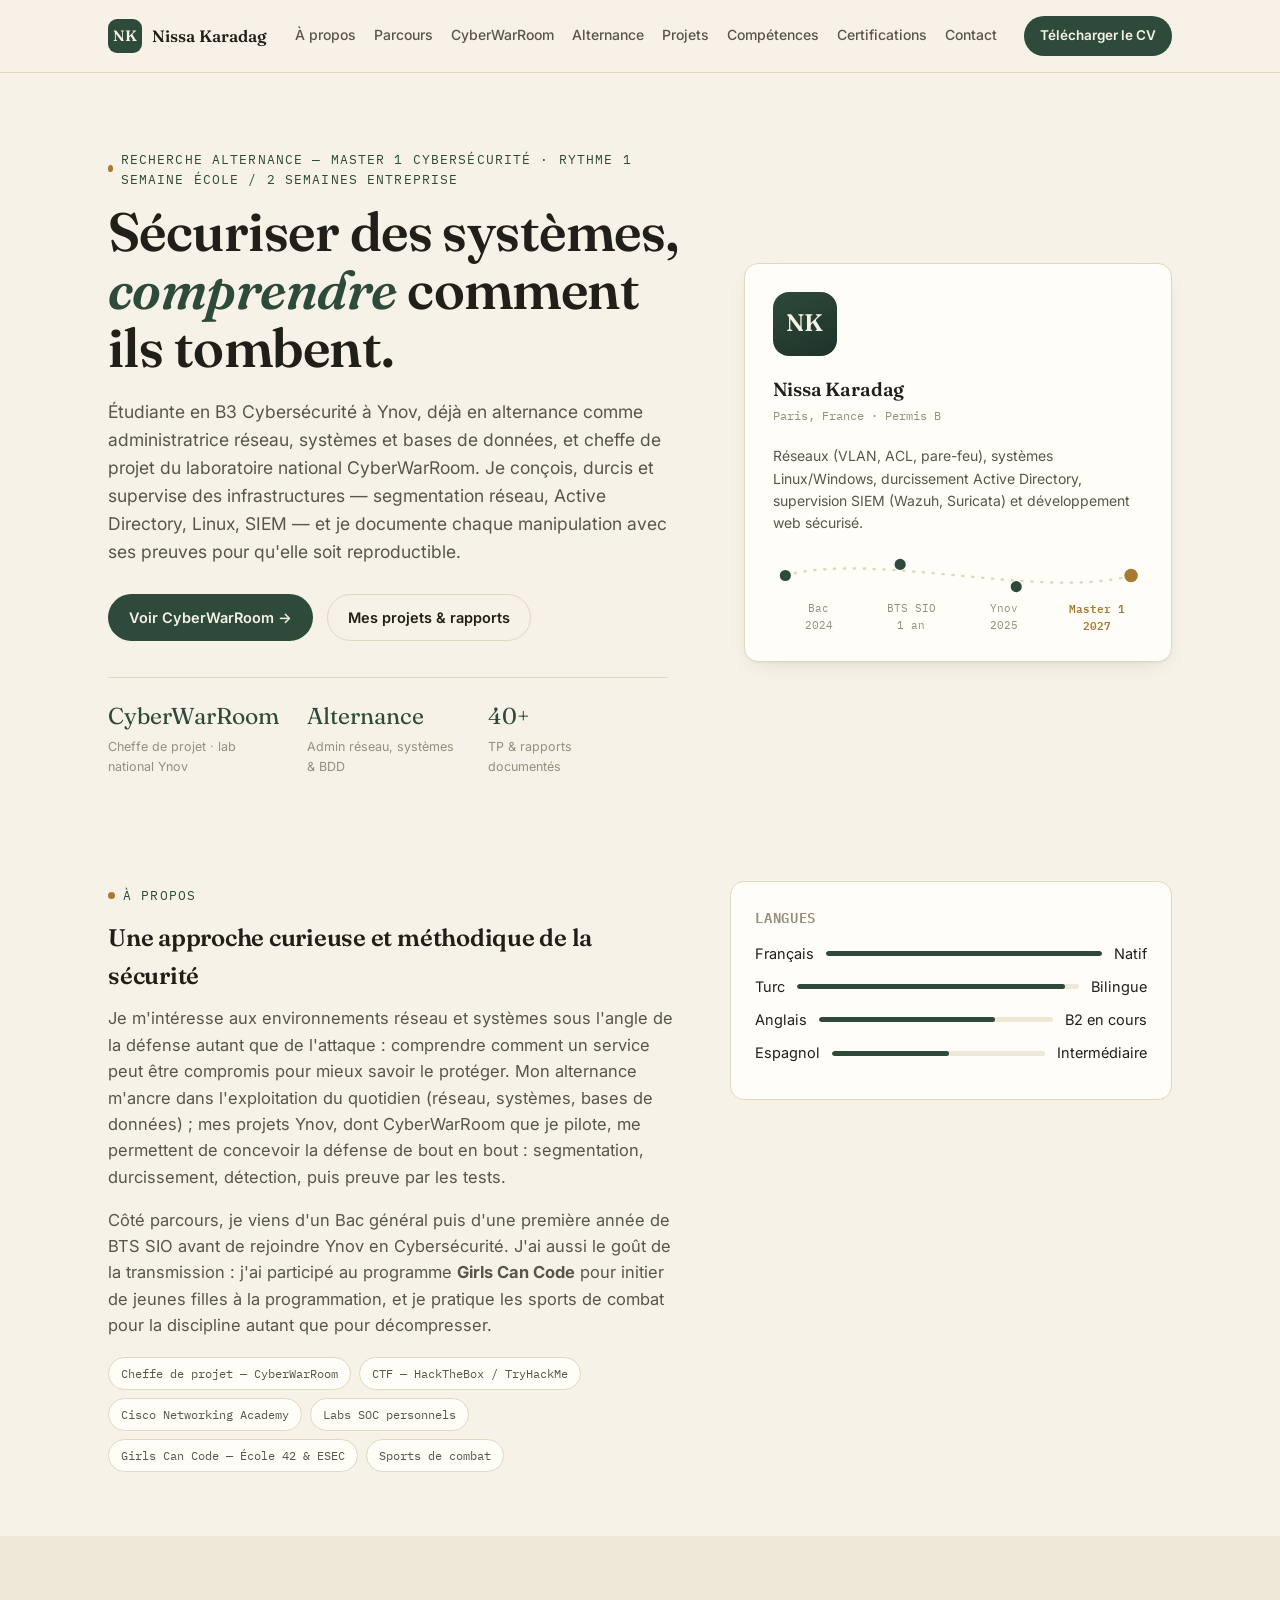
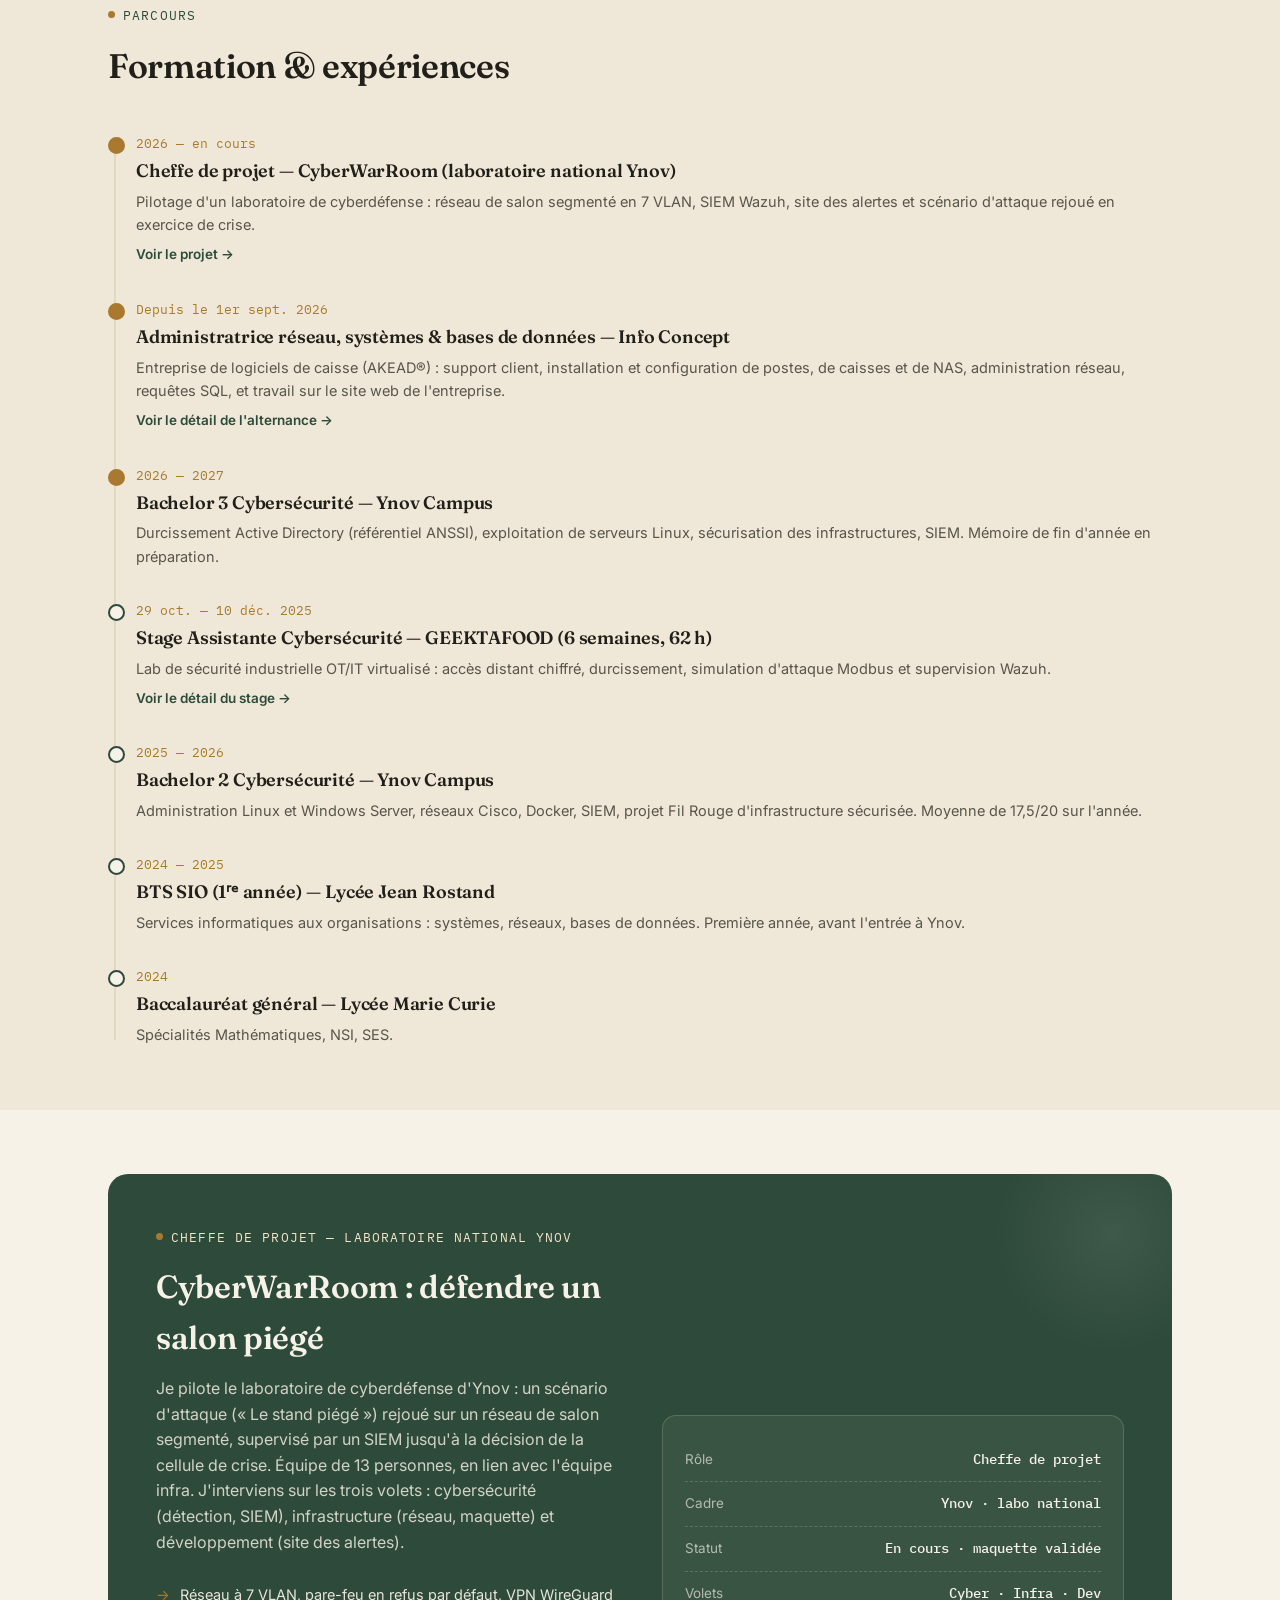
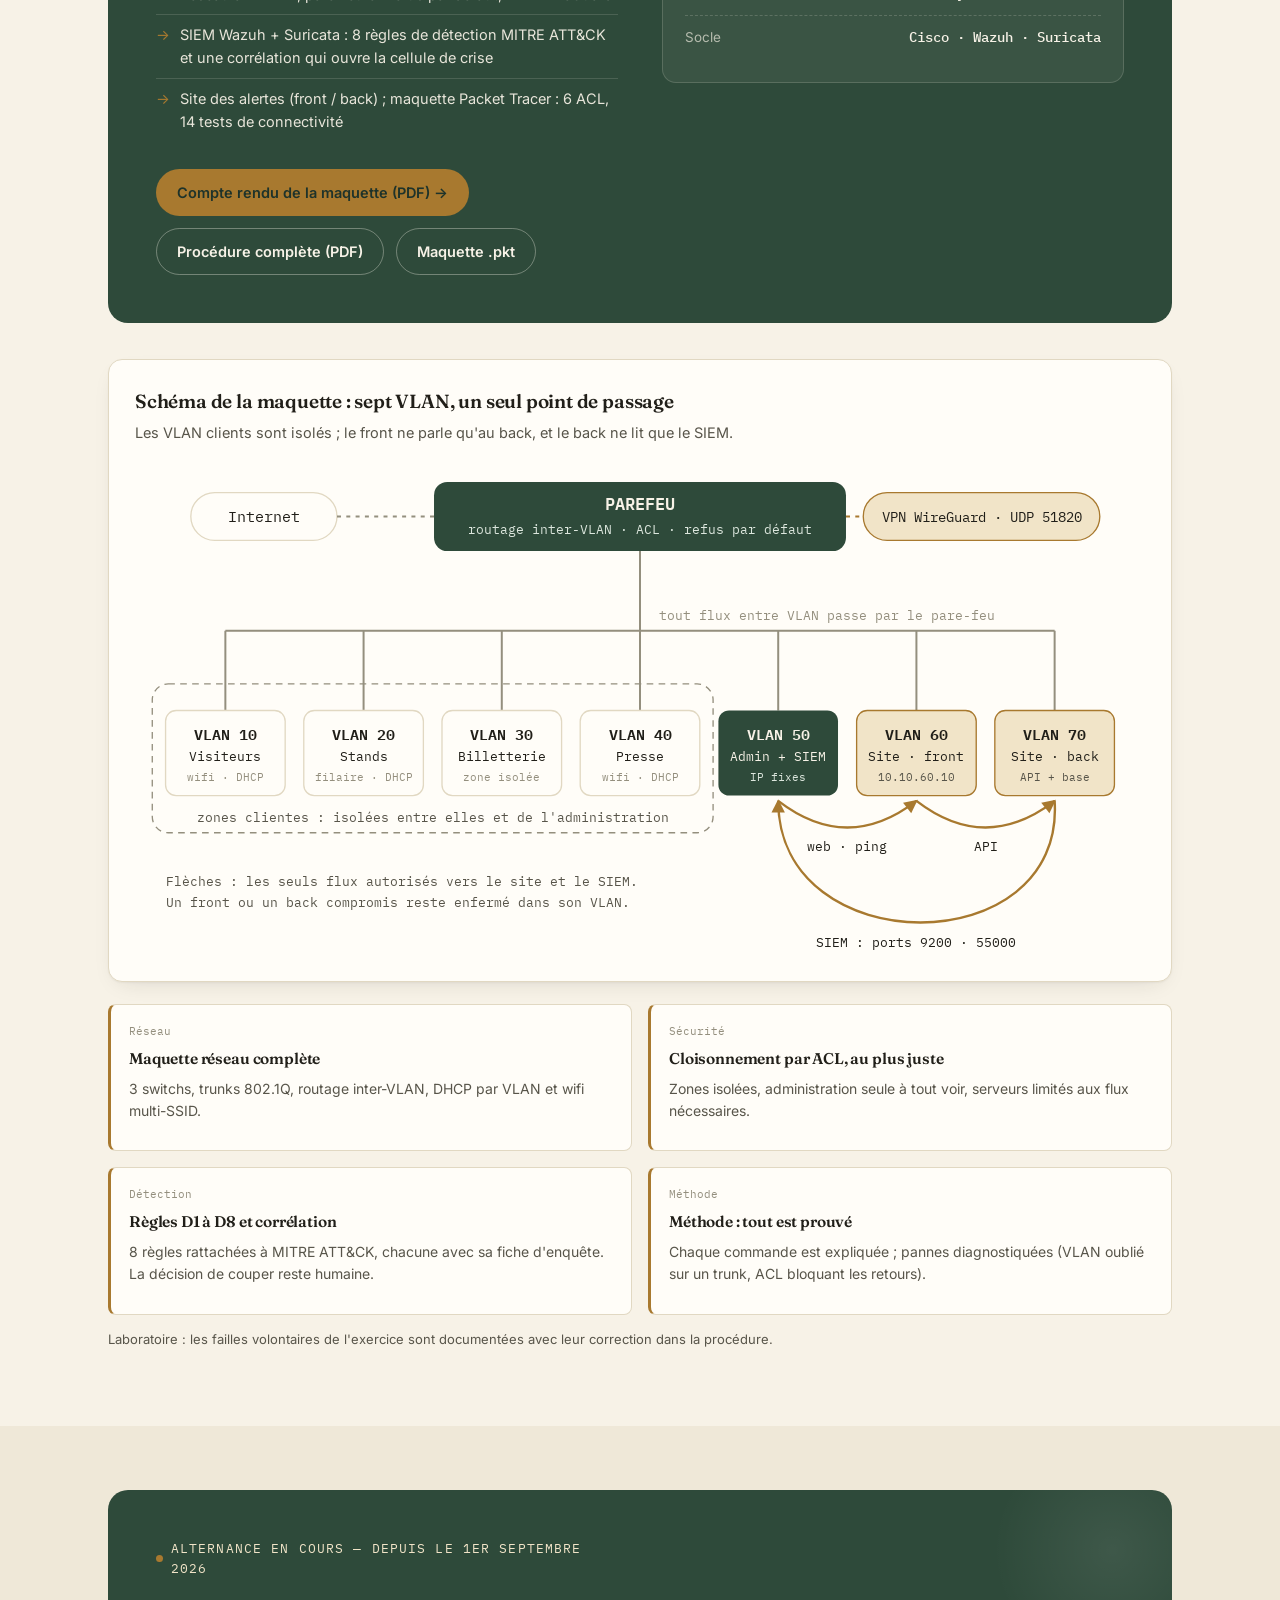
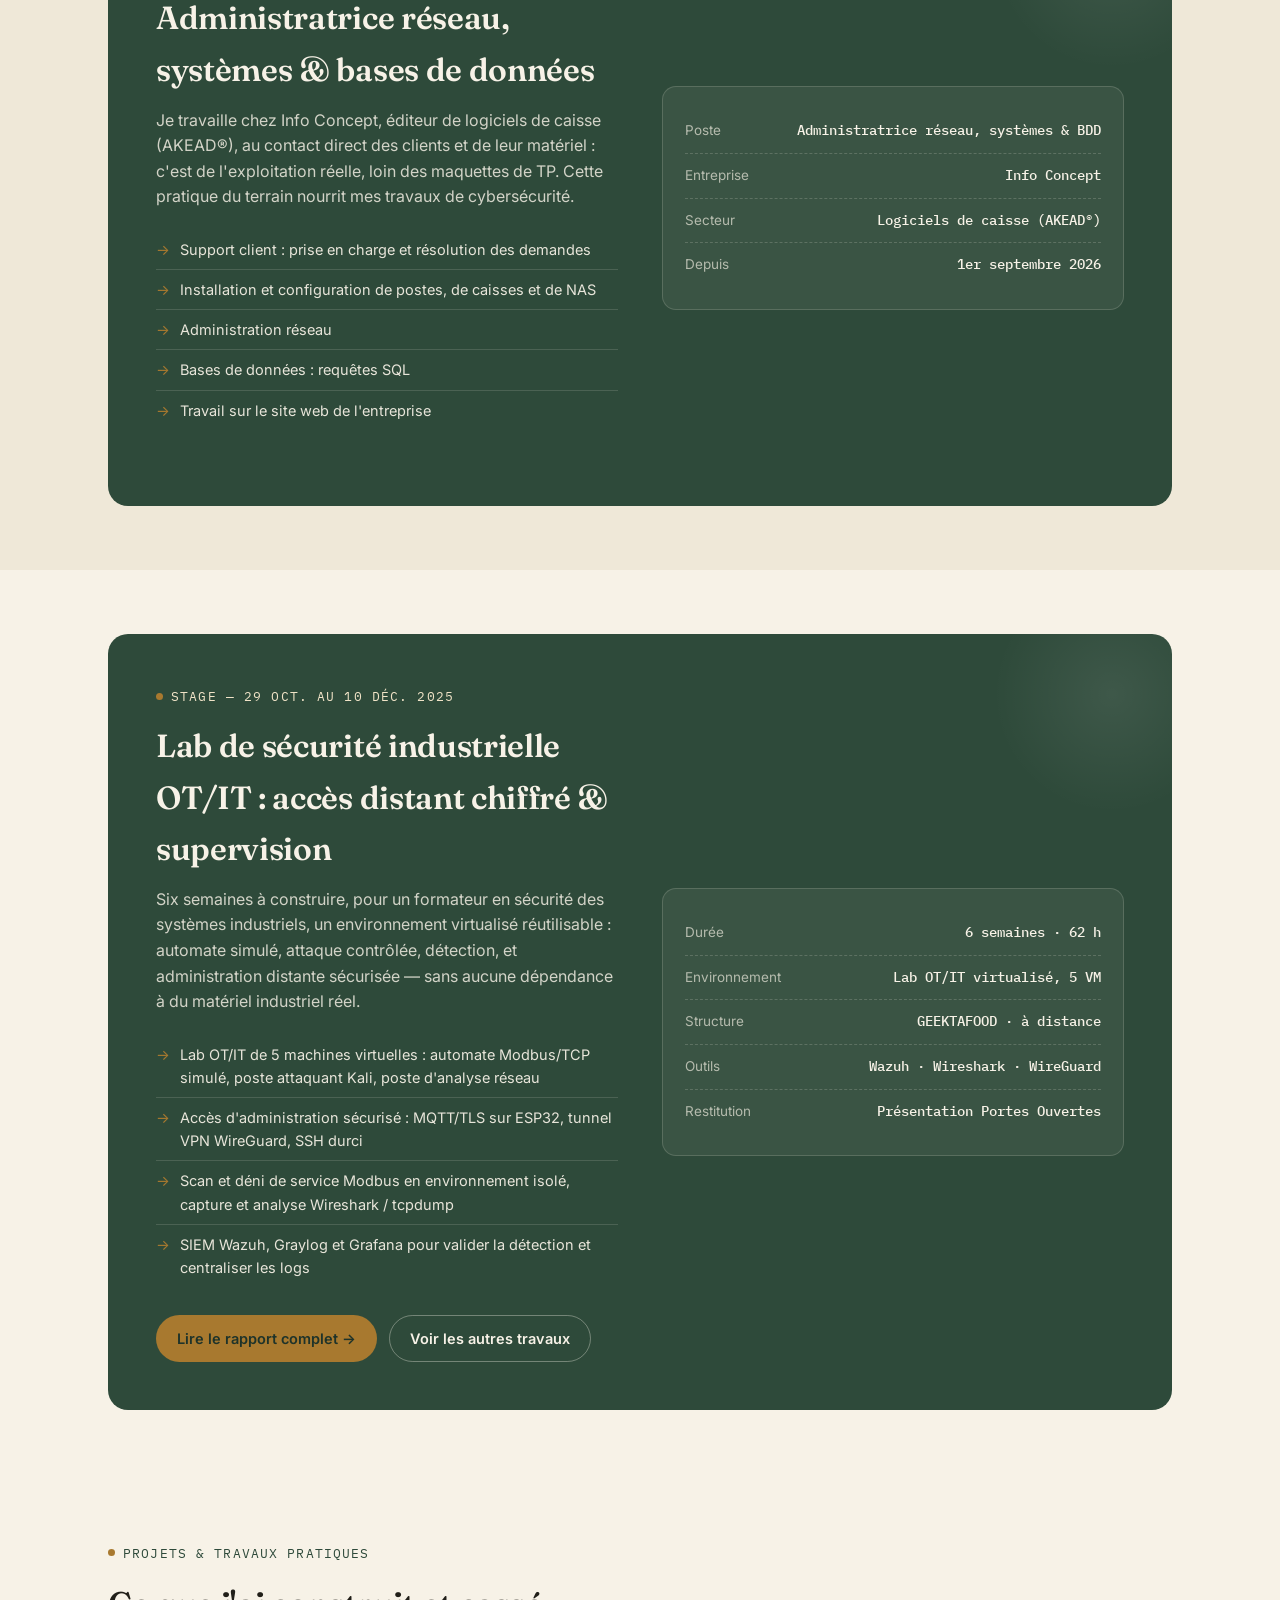
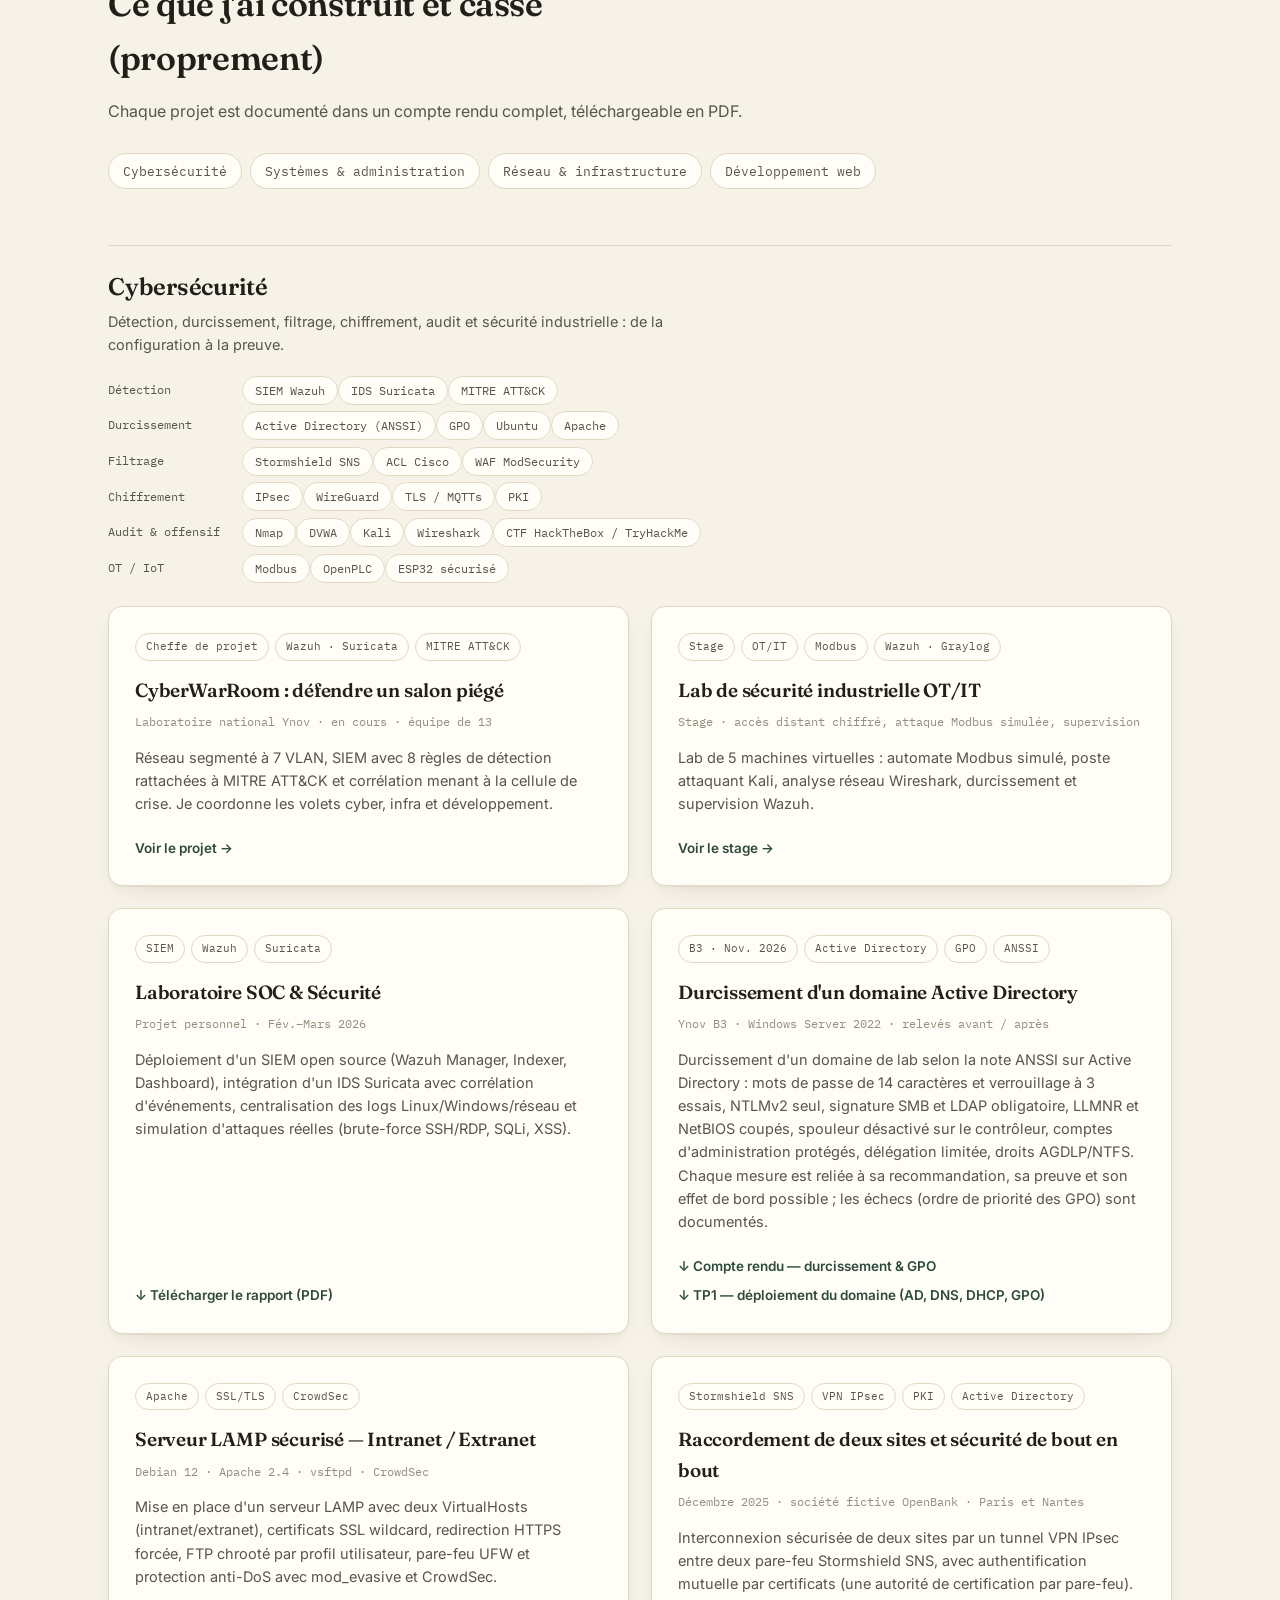
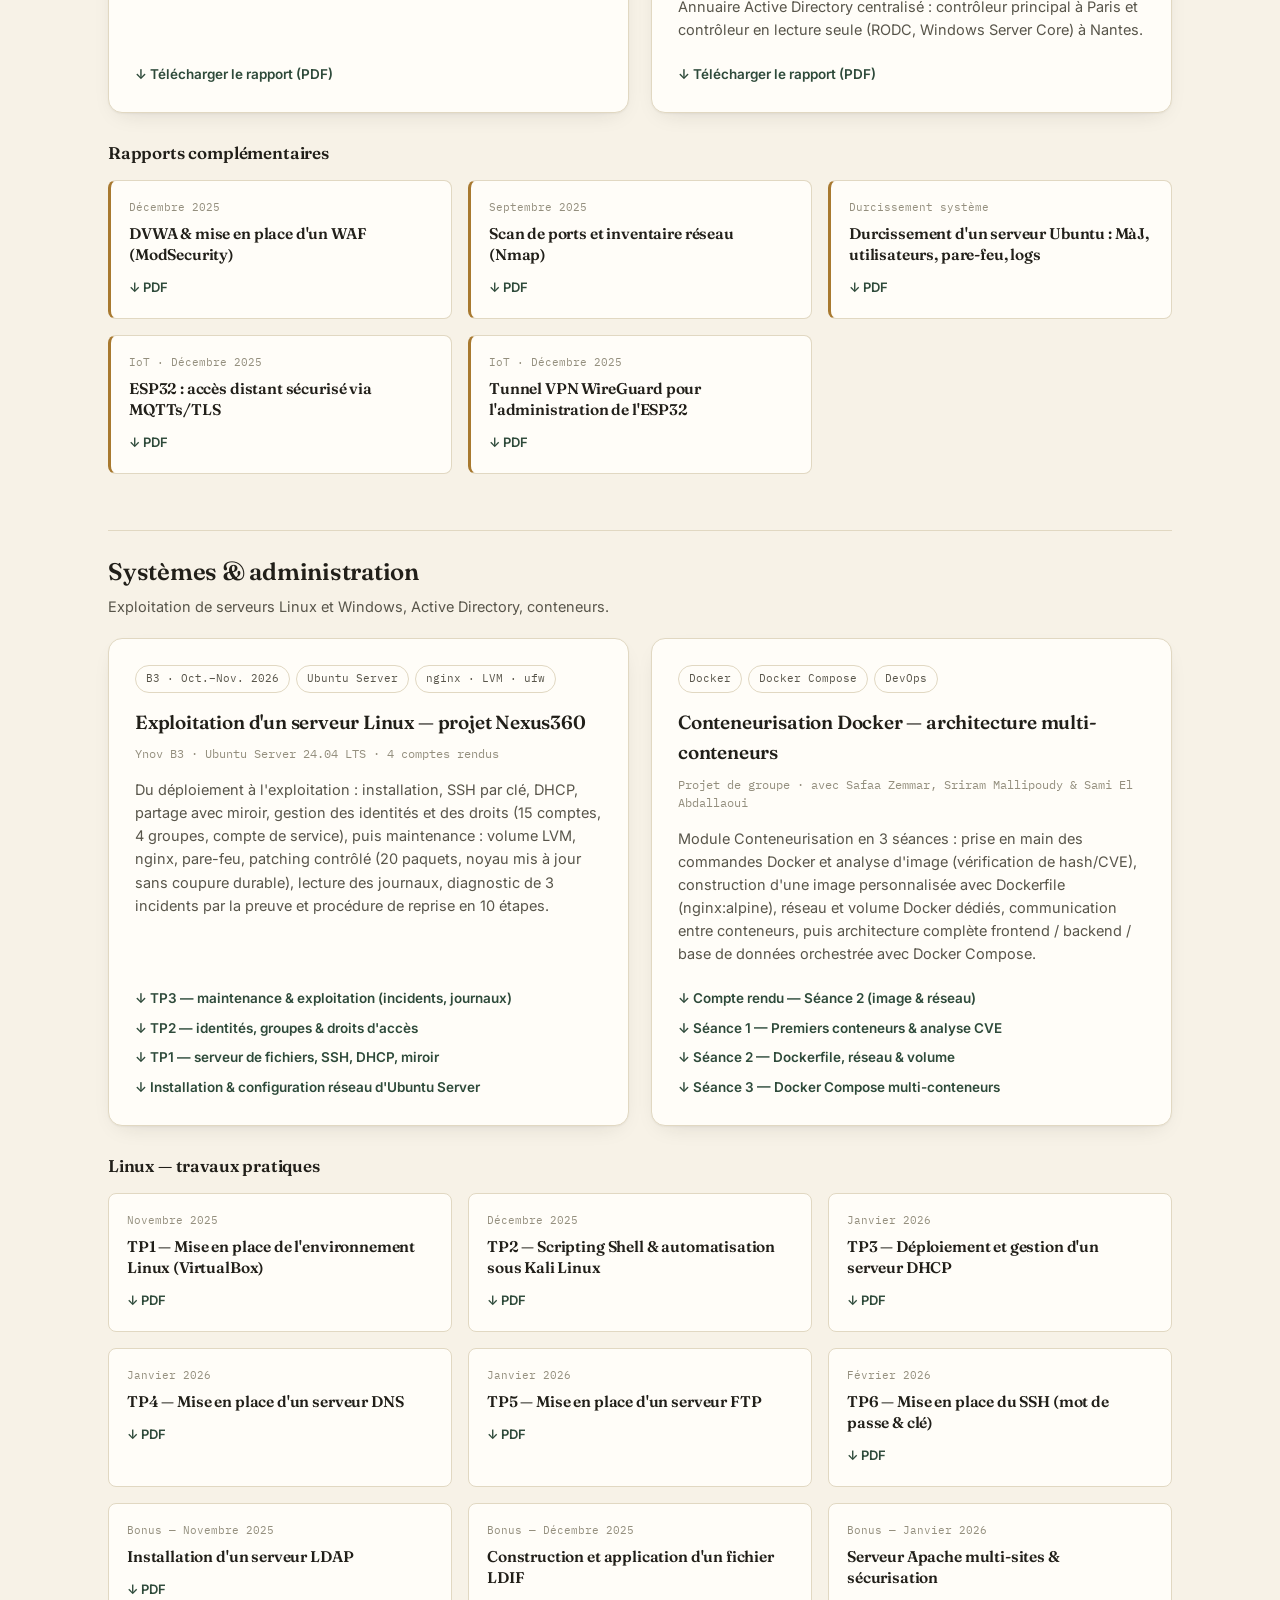
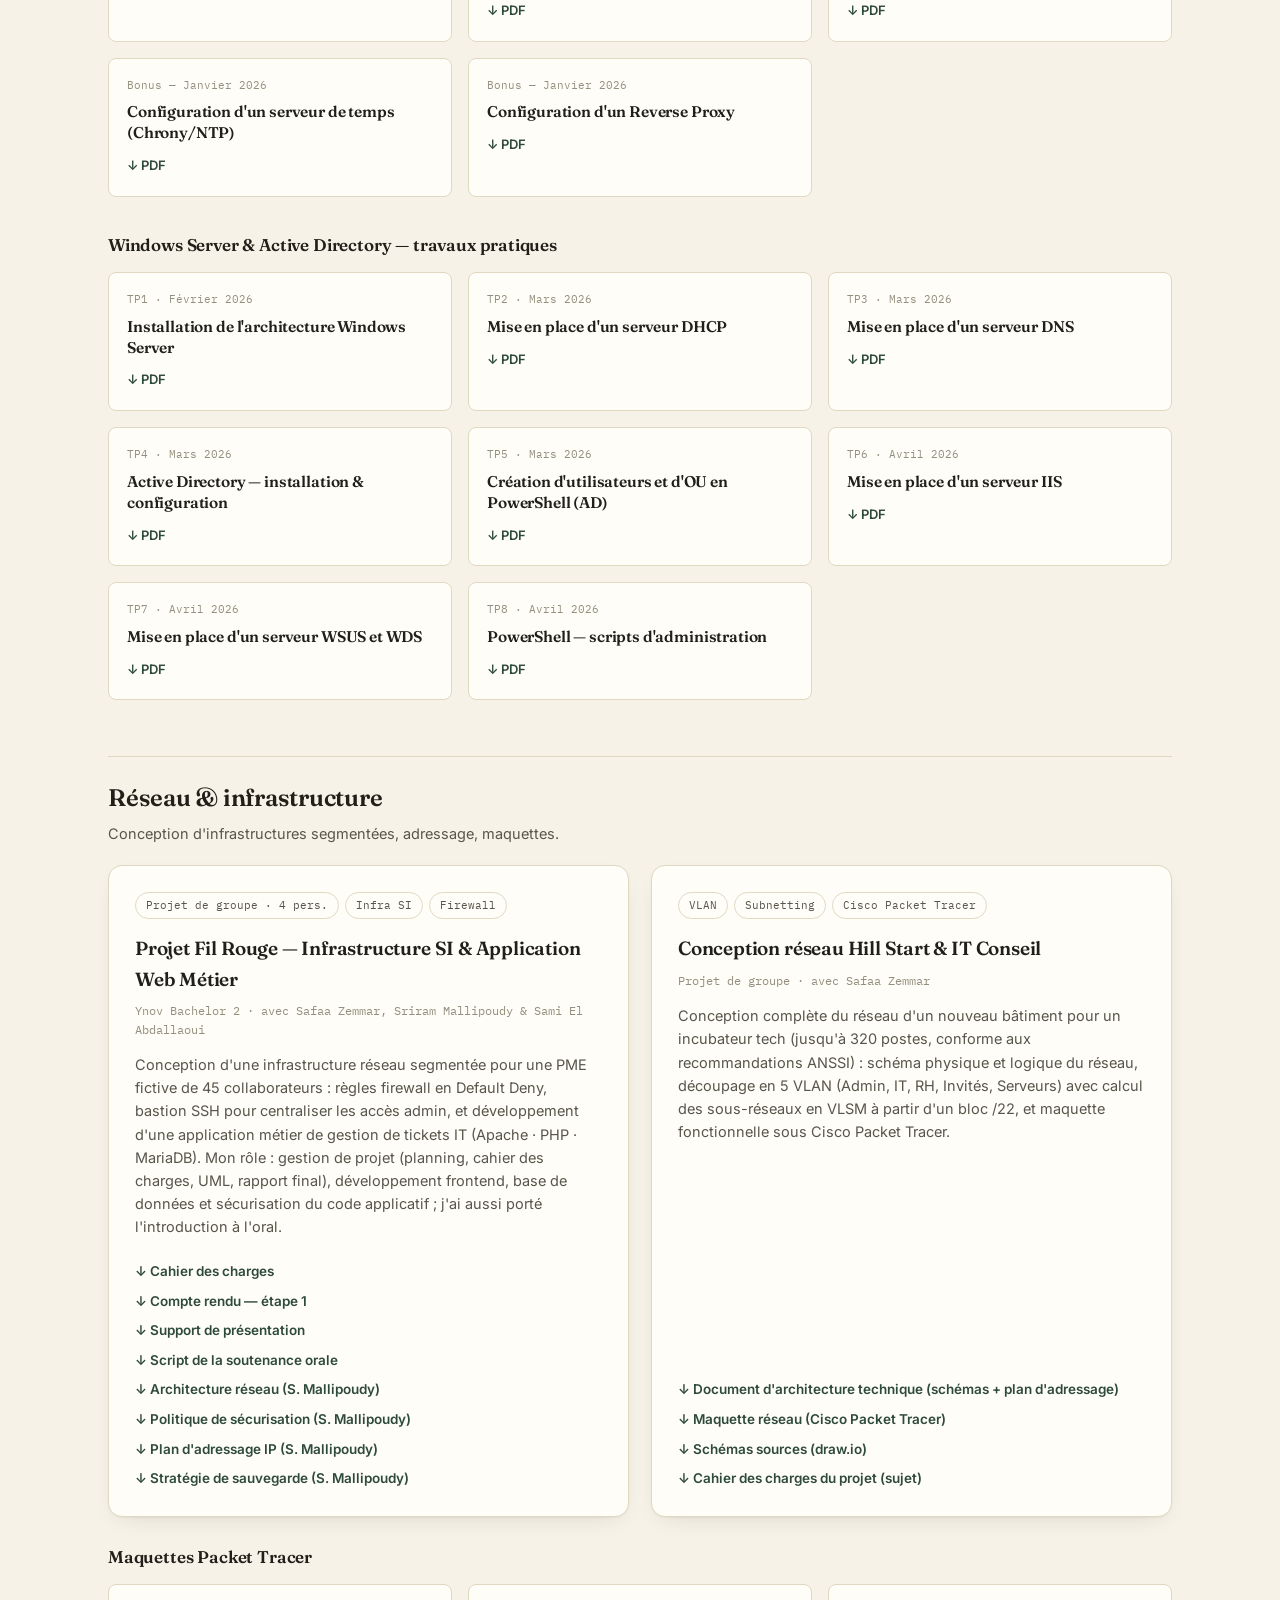
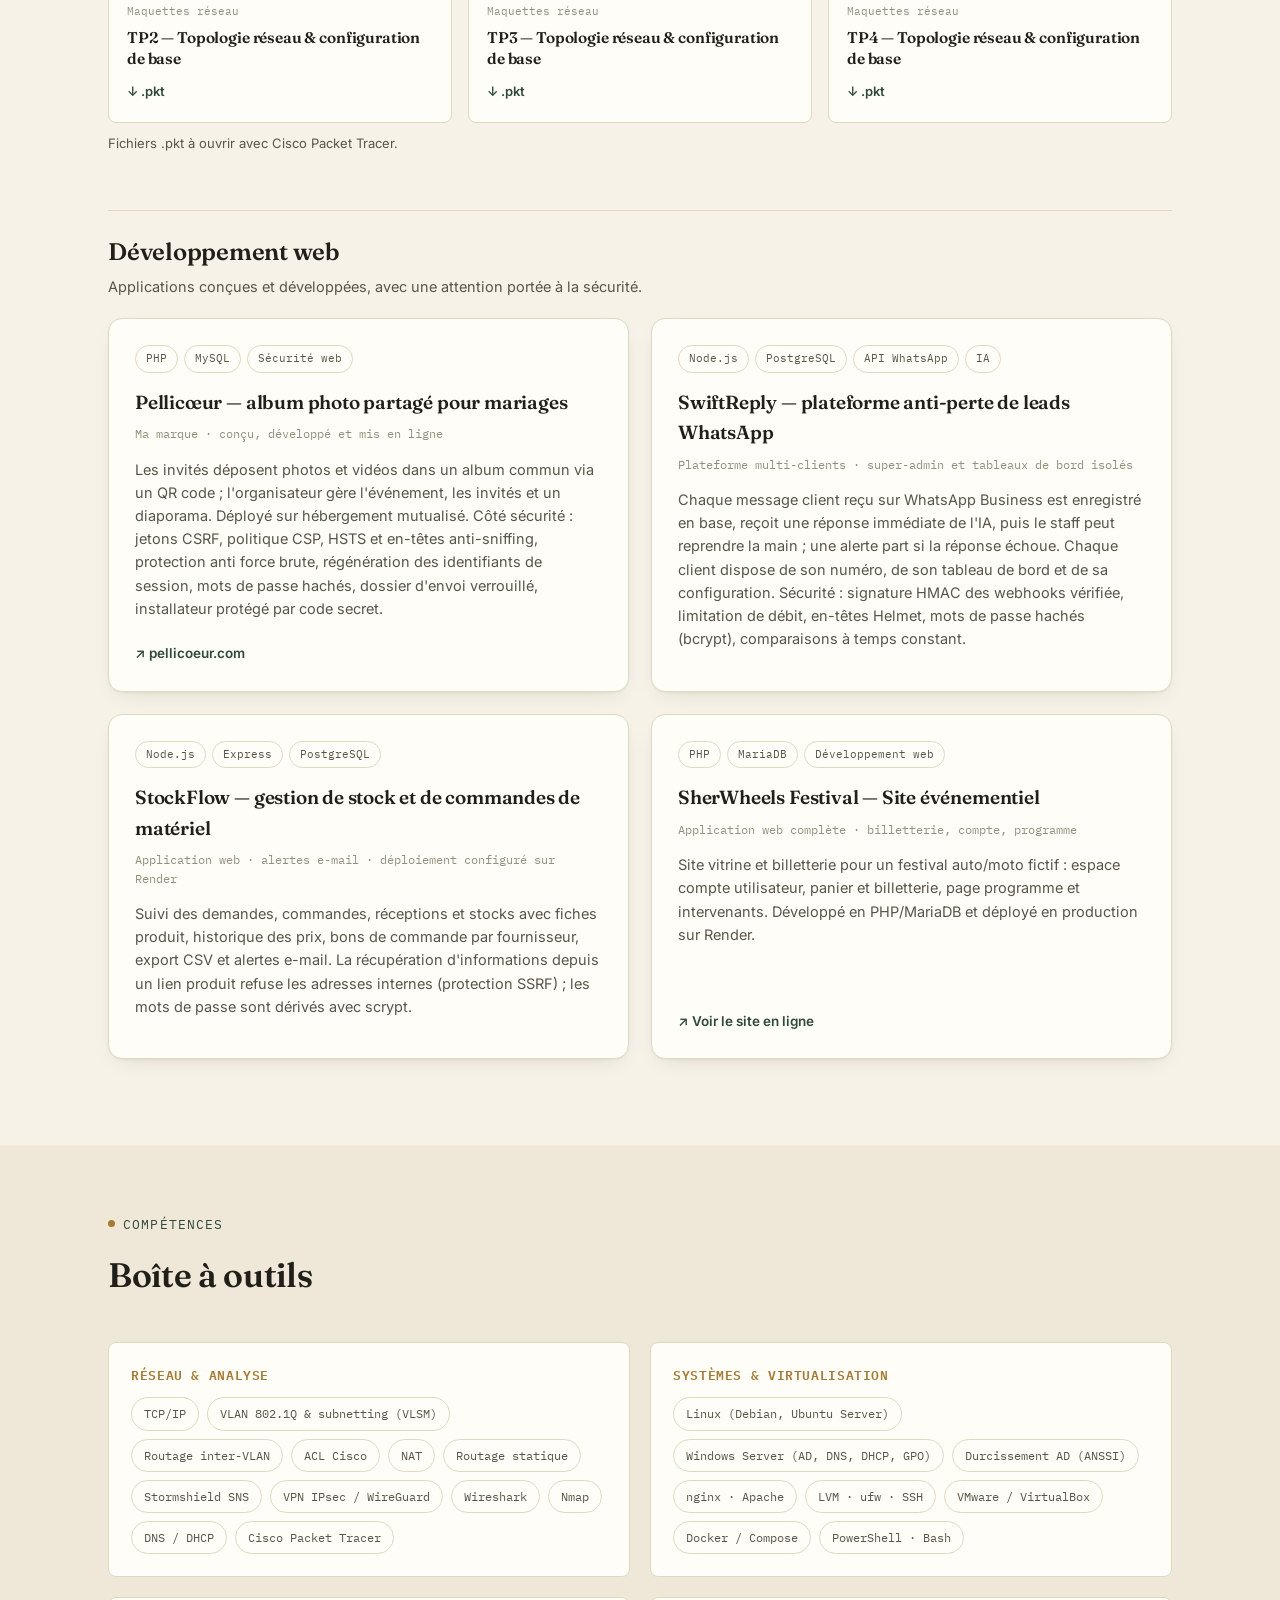
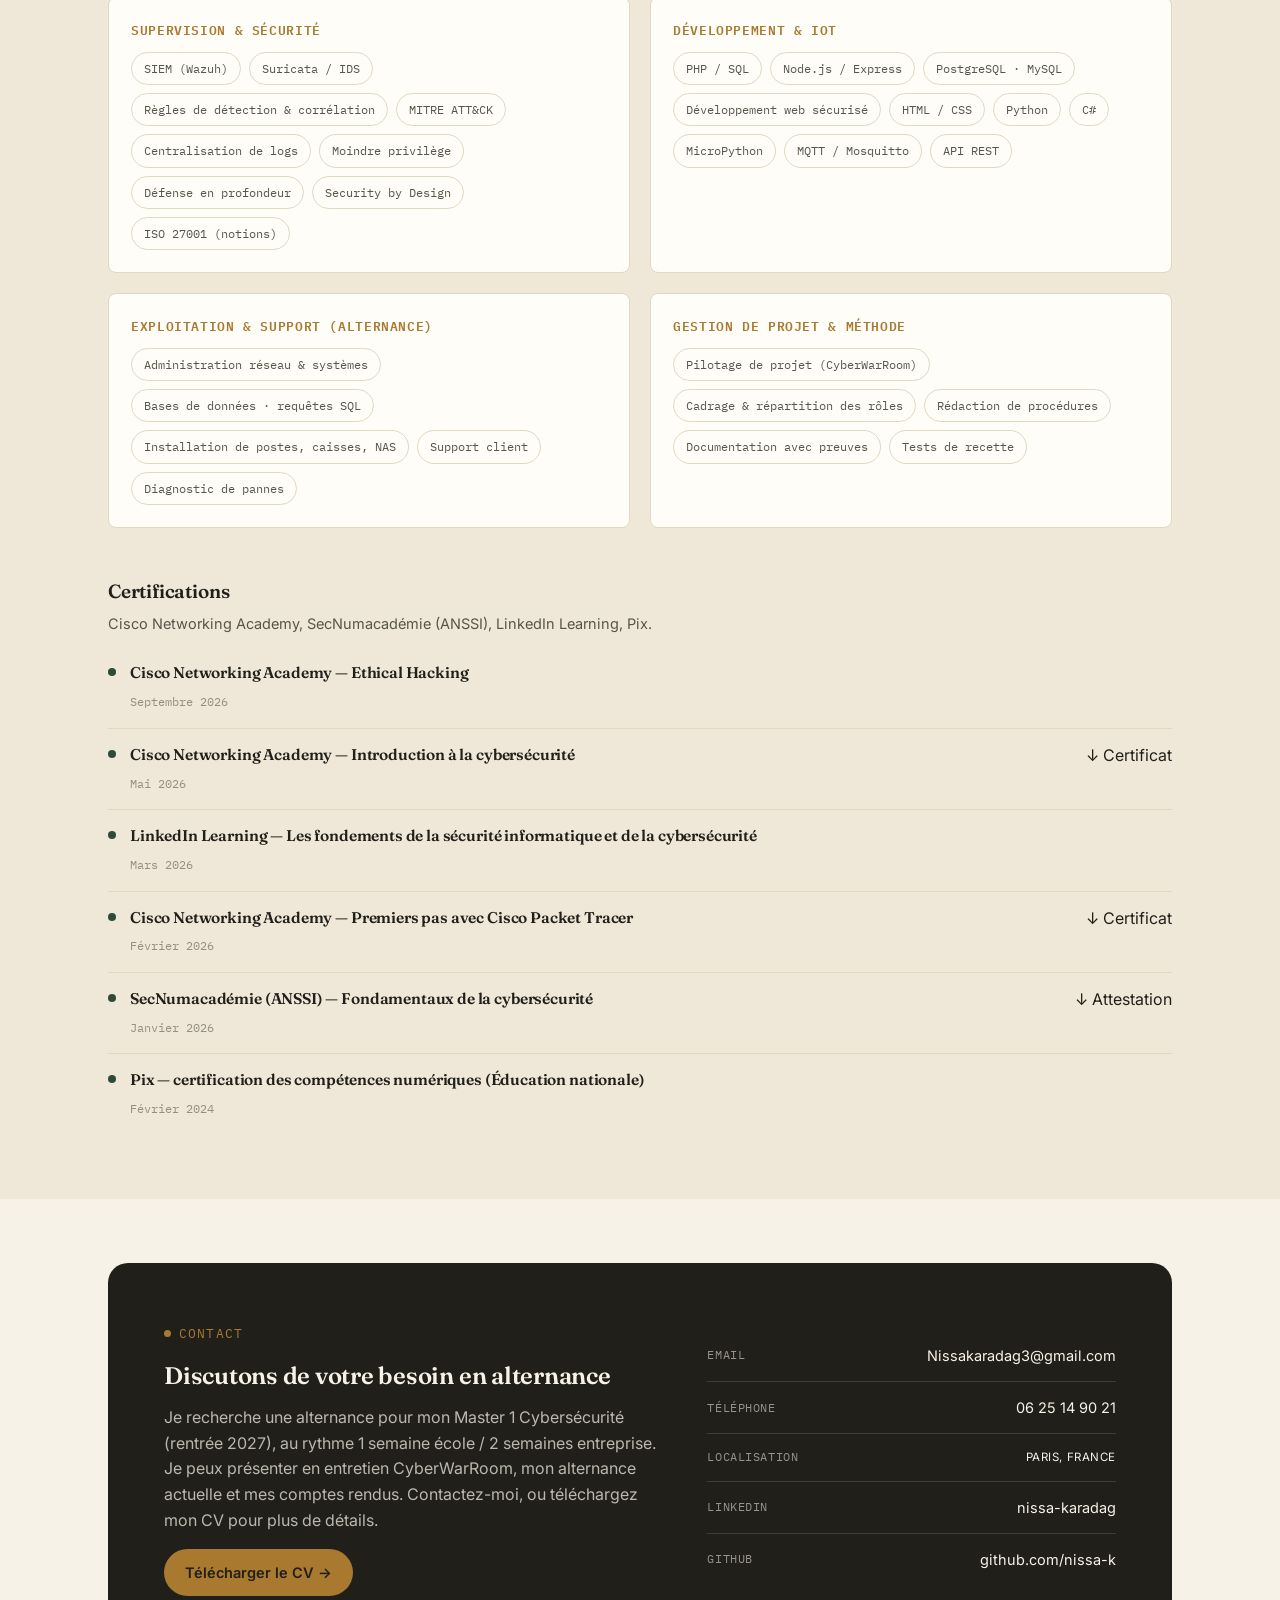
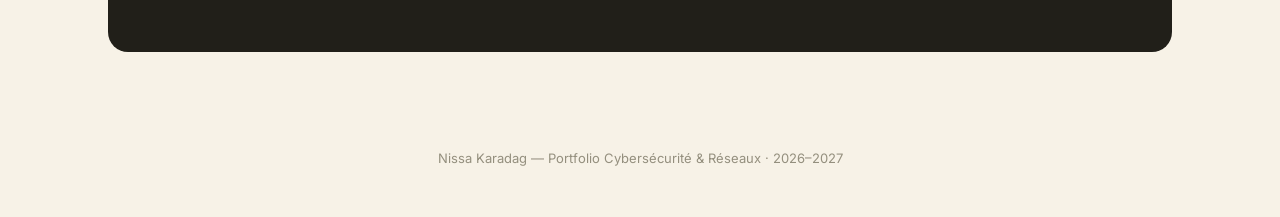
==== commit eb5a7822: "update6" ====
--- a/index.html
+++ b/index.html
@@ -11,7 +11,7 @@
 <meta property="og:title" content="Nissa Karadag — Portfolio Cybersécurité & Réseaux">
 <meta property="og:description" content="Cheffe de projet CyberWarRoom (Ynov), alternante admin réseau/systèmes/BDD, B3 Cybersécurité. Recherche une alternance en Master 1.">
 <meta property="og:type" content="website">
-<link rel="stylesheet" href="assets/css/style.css?v=9">
+<link rel="stylesheet" href="assets/css/style.css?v=12">
 </head>
 <body>
 
@@ -28,6 +28,7 @@
       <a href="#apropos">À propos</a>
       <a href="#parcours">Parcours</a>
       <a href="#cyberwarroom">CyberWarRoom</a>
+      <a href="#alternance">Alternance</a>
       <a href="#projets">Projets</a>
       <a href="#competences">Compétences</a>
       <a href="#certifications">Certifications</a>
@@ -148,6 +149,7 @@
           <span class="tl-year">Depuis le 1er sept. 2026</span>
           <h4>Administratrice réseau, systèmes & bases de données — Info Concept</h4>
           <p>Entreprise de logiciels de caisse (AKEAD®) : support client, installation et configuration de postes, de caisses et de NAS, administration réseau, requêtes SQL, et travail sur le site web de l'entreprise.</p>
+          <a href="#alternance" class="tl-link">Voir le détail de l'alternance →</a>
         </div>
         <div class="tl-item current">
           <span class="tl-year">2026 — 2027</span>
@@ -329,8 +331,38 @@
     </div>
   </section>
 
+  <!-- ============ ALTERNANCE ============ -->
+  <section id="alternance" class="alt">
+    <div class="container">
+      <div class="spotlight">
+        <div>
+          <span class="eyebrow">Alternance en cours — depuis le 1er septembre 2026</span>
+          <h2>Administratrice réseau, systèmes & bases de données</h2>
+          <p>
+            Je travaille chez Info Concept, éditeur de logiciels de caisse (AKEAD®), au contact direct des clients
+            et de leur matériel : c'est de l'exploitation réelle, loin des maquettes de TP.
+            Cette pratique du terrain nourrit mes travaux de cybersécurité.
+          </p>
+          <ul>
+            <li>Support client : prise en charge et résolution des demandes</li>
+            <li>Installation et configuration de postes, de caisses et de NAS</li>
+            <li>Administration réseau</li>
+            <li>Bases de données : requêtes SQL</li>
+            <li>Travail sur le site web de l'entreprise</li>
+          </ul>
+        </div>
+        <div class="spotlight-panel">
+          <div class="kv"><span>Poste</span><b>Administratrice réseau, systèmes & BDD</b></div>
+          <div class="kv"><span>Entreprise</span><b>Info Concept</b></div>
+          <div class="kv"><span>Secteur</span><b>Logiciels de caisse (AKEAD®)</b></div>
+          <div class="kv"><span>Depuis</span><b>1er septembre 2026</b></div>
+        </div>
+      </div>
+    </div>
+  </section>
+
   <!-- ============ STAGE SPOTLIGHT ============ -->
-  <section id="stage" class="alt">
+  <section id="stage">
     <div class="container">
       <div class="spotlight">
         <div>
@@ -380,13 +412,13 @@
         <h3>Cybersécurité</h3>
         <p>Détection, durcissement, filtrage, chiffrement, audit et sécurité industrielle : de la configuration à la preuve.</p>
       </div>
-      <div class="tp-grid" style="margin-bottom:22px;">
-        <div class="tp-card accent"><div class="meta">Détection</div><h4>SIEM Wazuh, IDS Suricata, règles MITRE ATT&CK</h4></div>
-        <div class="tp-card accent"><div class="meta">Durcissement</div><h4>Active Directory (ANSSI), GPO, Ubuntu, Apache</h4></div>
-        <div class="tp-card accent"><div class="meta">Filtrage</div><h4>Stormshield SNS, ACL Cisco, WAF ModSecurity</h4></div>
-        <div class="tp-card accent"><div class="meta">Chiffrement</div><h4>IPsec, WireGuard, TLS / MQTTs, PKI</h4></div>
-        <div class="tp-card accent"><div class="meta">Audit & offensif</div><h4>Nmap, DVWA, Kali, Wireshark, CTF HackTheBox / TryHackMe</h4></div>
-        <div class="tp-card accent"><div class="meta">OT / IoT</div><h4>Modbus, OpenPLC, ESP32 sécurisé</h4></div>
+      <div class="cyber-skills">
+        <div class="cs-row"><span class="cs-label">Détection</span><div class="tag-row"><span class="tag">SIEM Wazuh</span><span class="tag">IDS Suricata</span><span class="tag">MITRE ATT&CK</span></div></div>
+        <div class="cs-row"><span class="cs-label">Durcissement</span><div class="tag-row"><span class="tag">Active Directory (ANSSI)</span><span class="tag">GPO</span><span class="tag">Ubuntu</span><span class="tag">Apache</span></div></div>
+        <div class="cs-row"><span class="cs-label">Filtrage</span><div class="tag-row"><span class="tag">Stormshield SNS</span><span class="tag">ACL Cisco</span><span class="tag">WAF ModSecurity</span></div></div>
+        <div class="cs-row"><span class="cs-label">Chiffrement</span><div class="tag-row"><span class="tag">IPsec</span><span class="tag">WireGuard</span><span class="tag">TLS / MQTTs</span><span class="tag">PKI</span></div></div>
+        <div class="cs-row"><span class="cs-label">Audit & offensif</span><div class="tag-row"><span class="tag">Nmap</span><span class="tag">DVWA</span><span class="tag">Kali</span><span class="tag">Wireshark</span><span class="tag">CTF HackTheBox / TryHackMe</span></div></div>
+        <div class="cs-row"><span class="cs-label">OT / IoT</span><div class="tag-row"><span class="tag">Modbus</span><span class="tag">OpenPLC</span><span class="tag">ESP32 sécurisé</span></div></div>
       </div>
       <div class="featured-grid">
         <div class="project-card">
--- a/assets/css/style.css
+++ b/assets/css/style.css
@@ -349,7 +349,7 @@
 footer p{ font-size:13px; color:var(--ink-faint); margin:0; }
 
 /* ============ RESPONSIVE ============ */
-@media (max-width: 1060px){
+@media (max-width: 1120px){
   .nav{ display:none; }
   .nav.open{
     display:flex; flex-direction:column; align-items:flex-start; gap:4px;
@@ -381,3 +381,9 @@
   html{ scroll-behavior:auto; }
   *{ transition:none !important; }
 }
+
+.cyber-skills{ margin:0 0 26px; display:grid; gap:10px; }
+.cs-row{ display:flex; align-items:center; gap:14px; flex-wrap:wrap; }
+.cs-label{ font-family:'IBM Plex Mono',monospace; font-size:12px; color:var(--ink-soft); min-width:120px; }
+@media (max-width:560px){ .cs-label{ min-width:100%; } }
+@media (max-width:1400px) and (min-width:1121px){ .brand-role{ display:none; } .nav{ gap:14px; } }
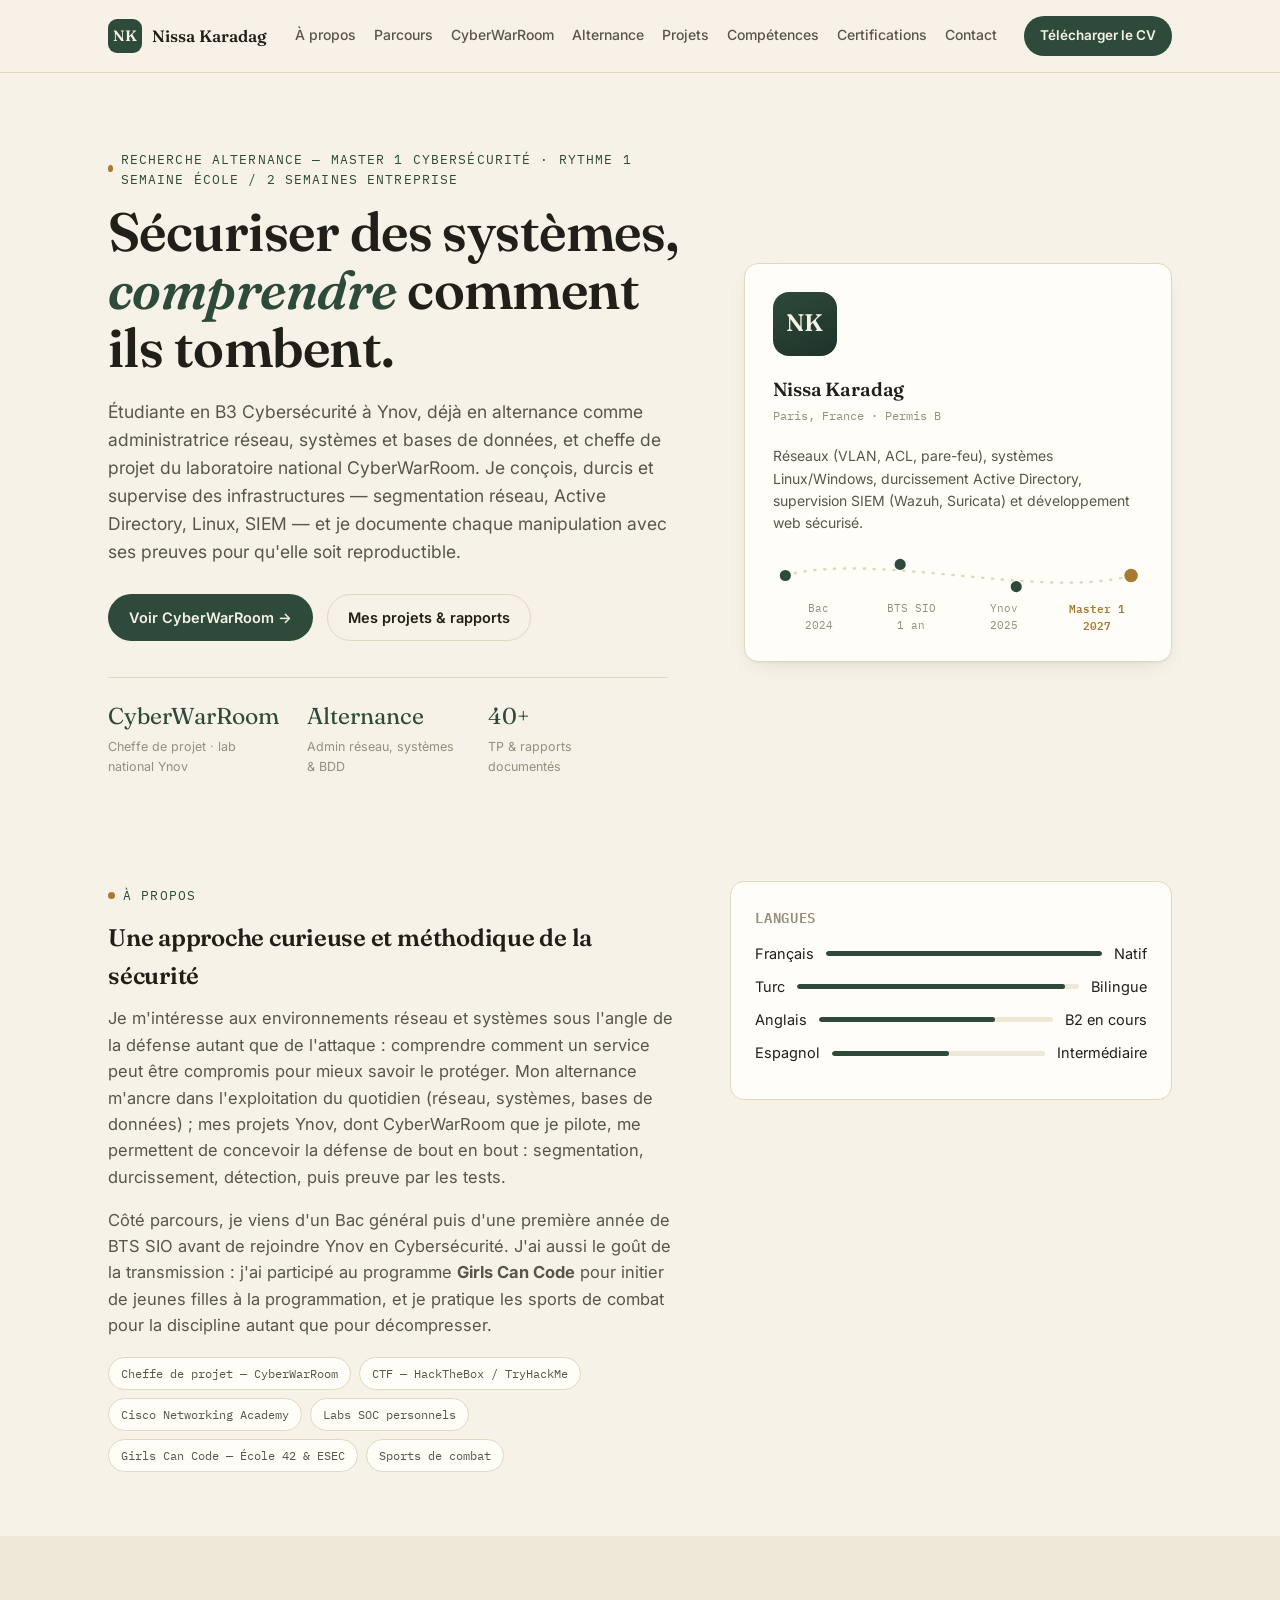
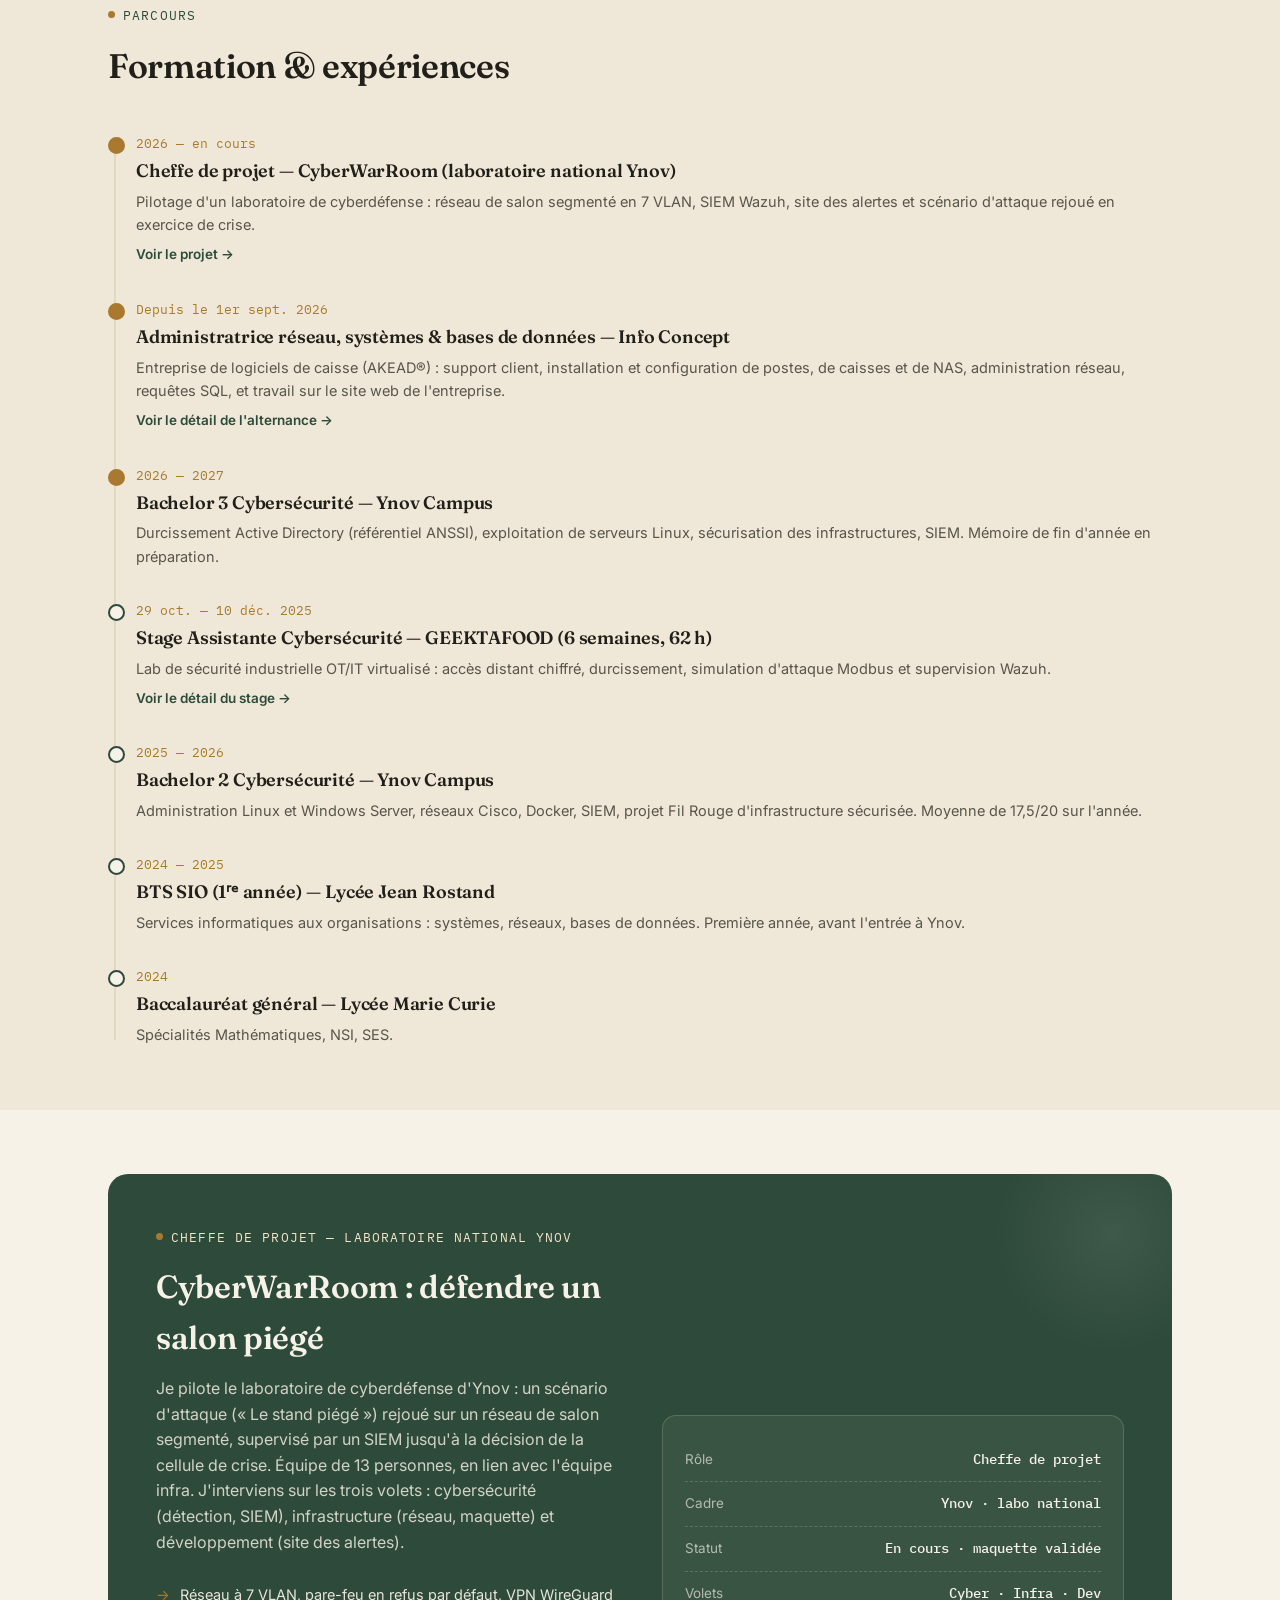
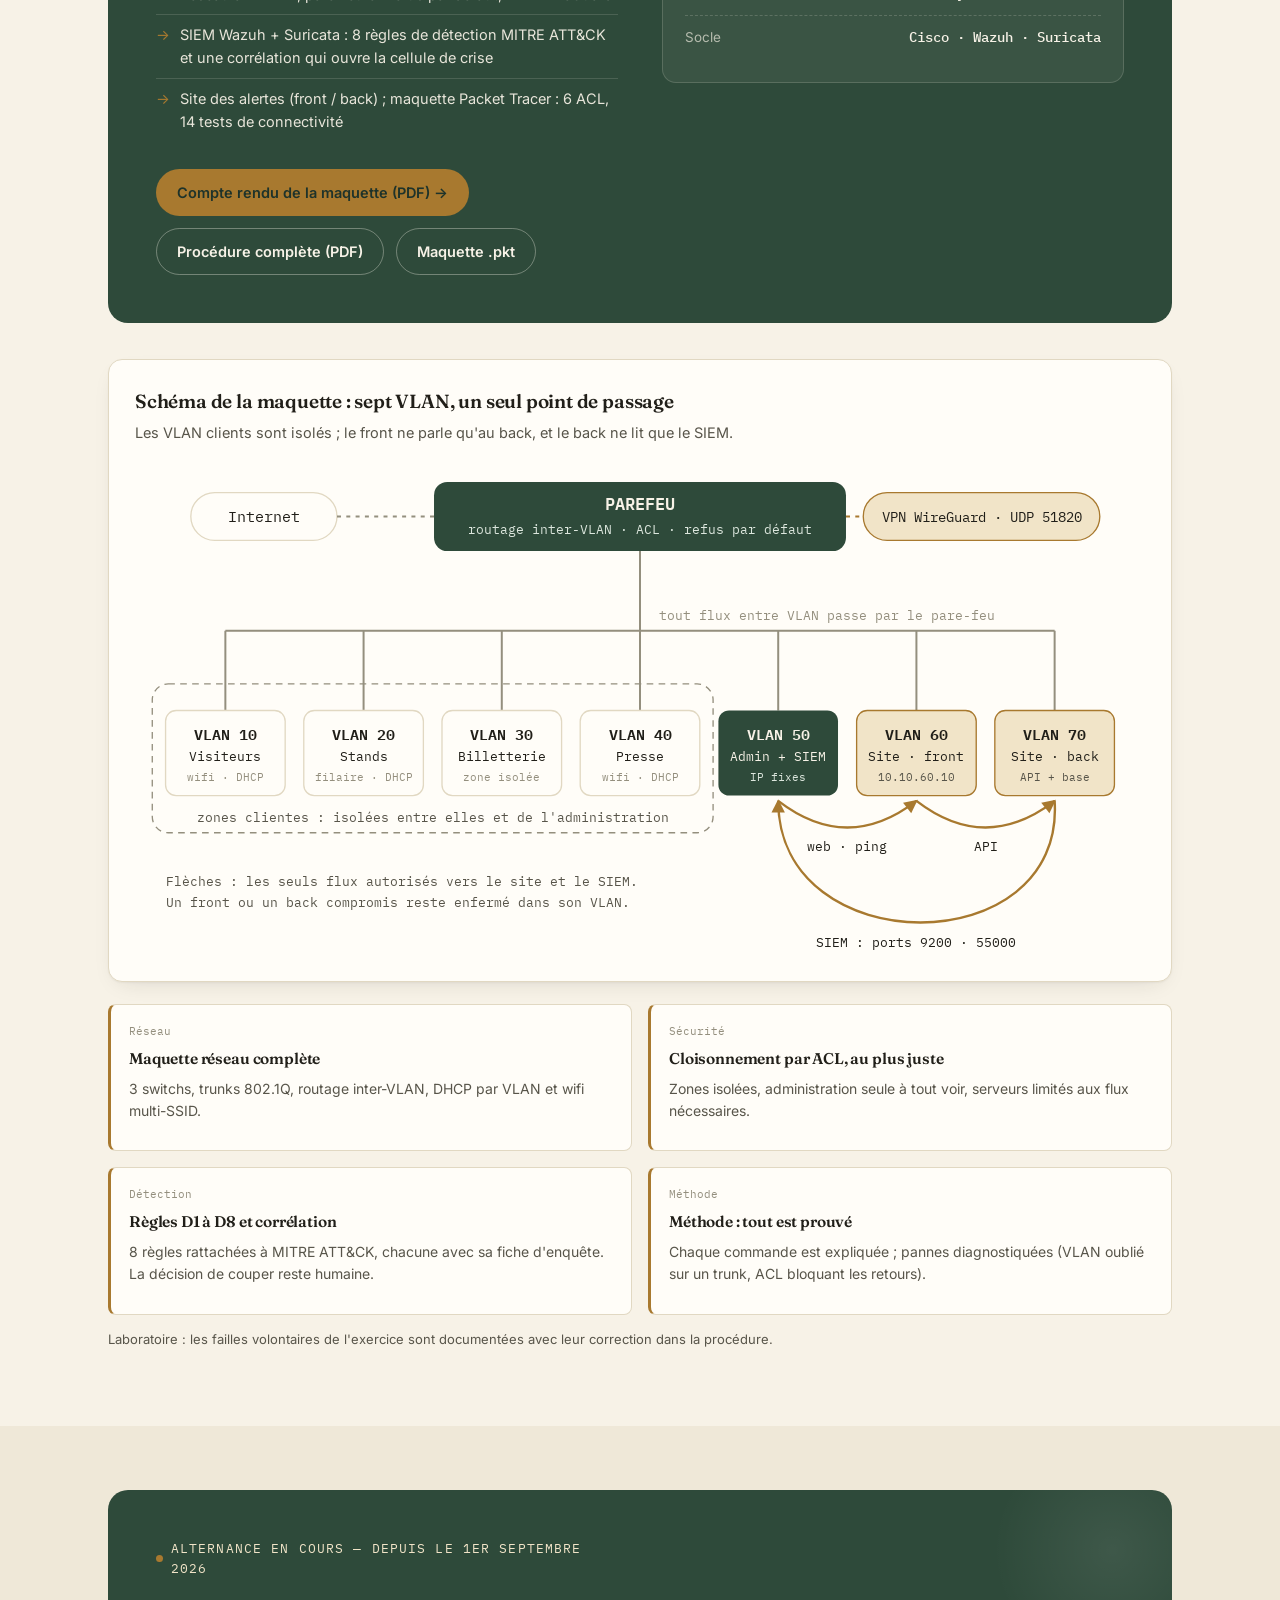
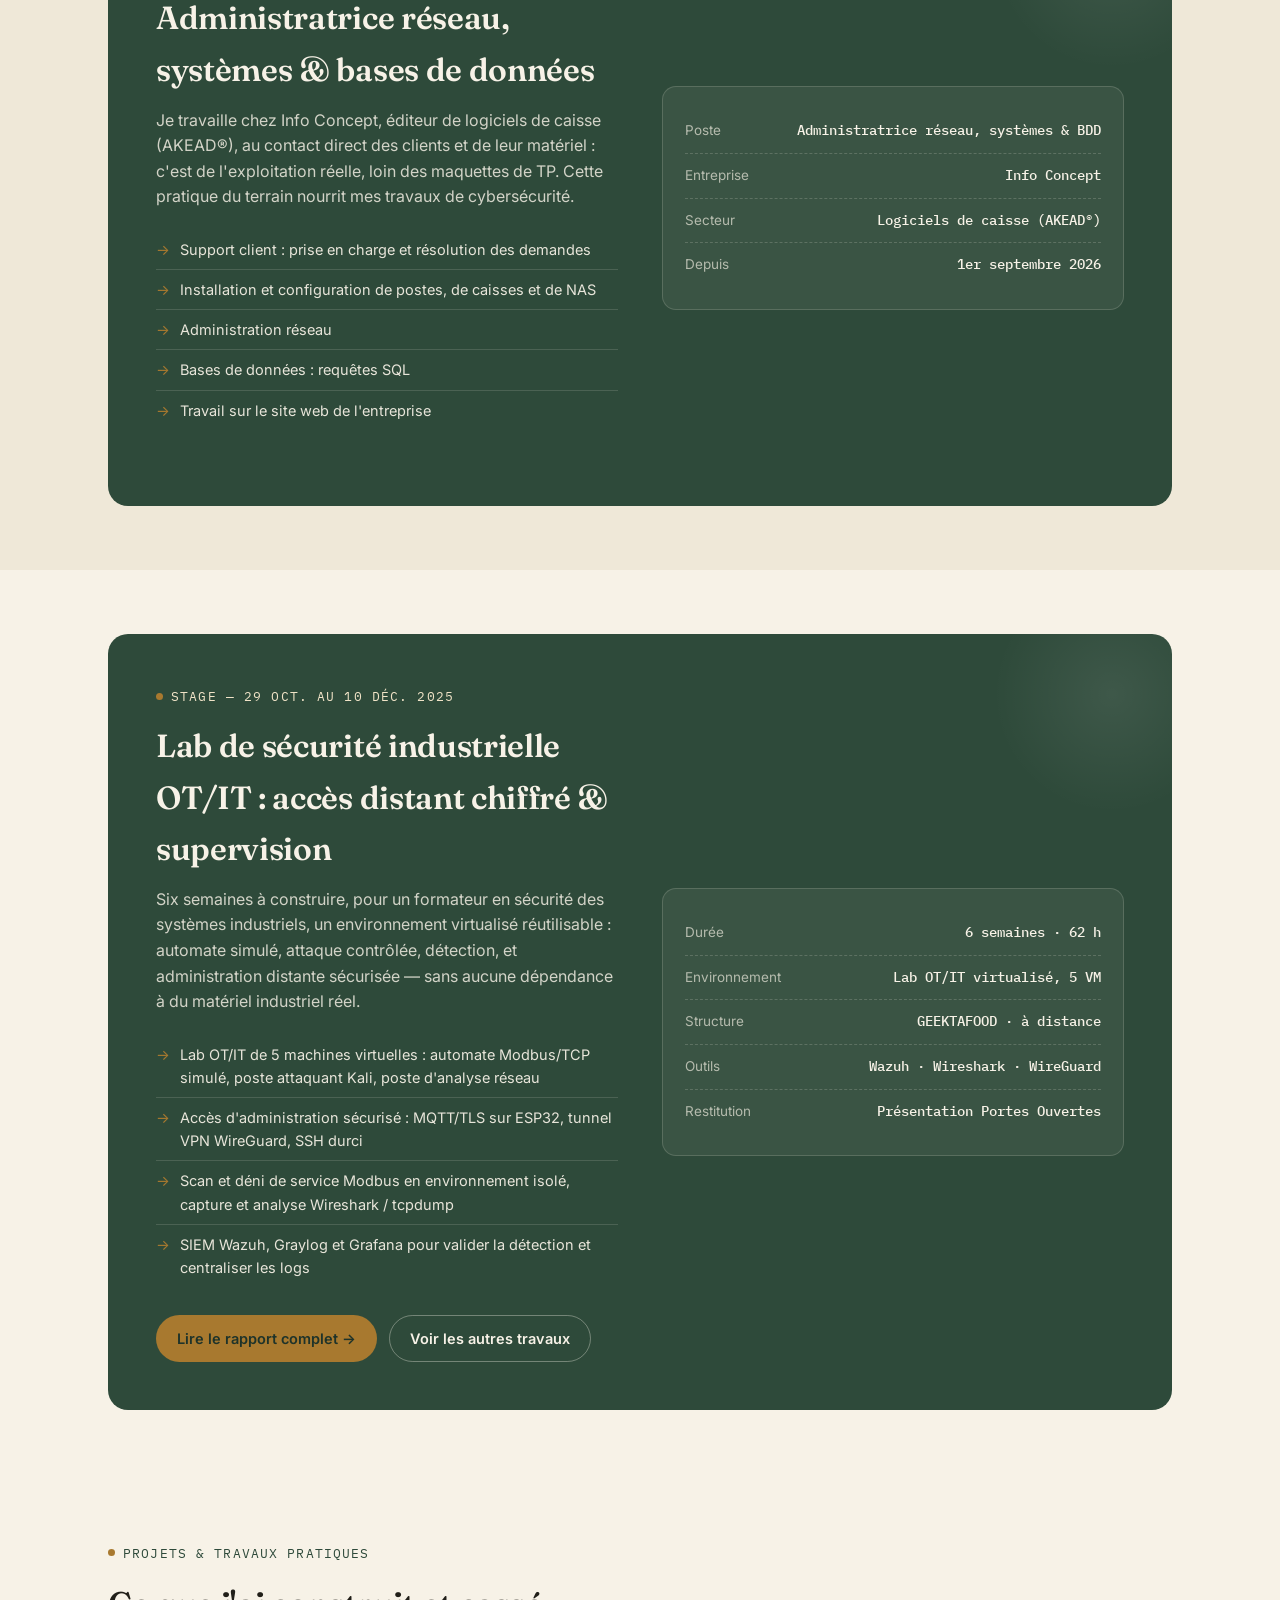
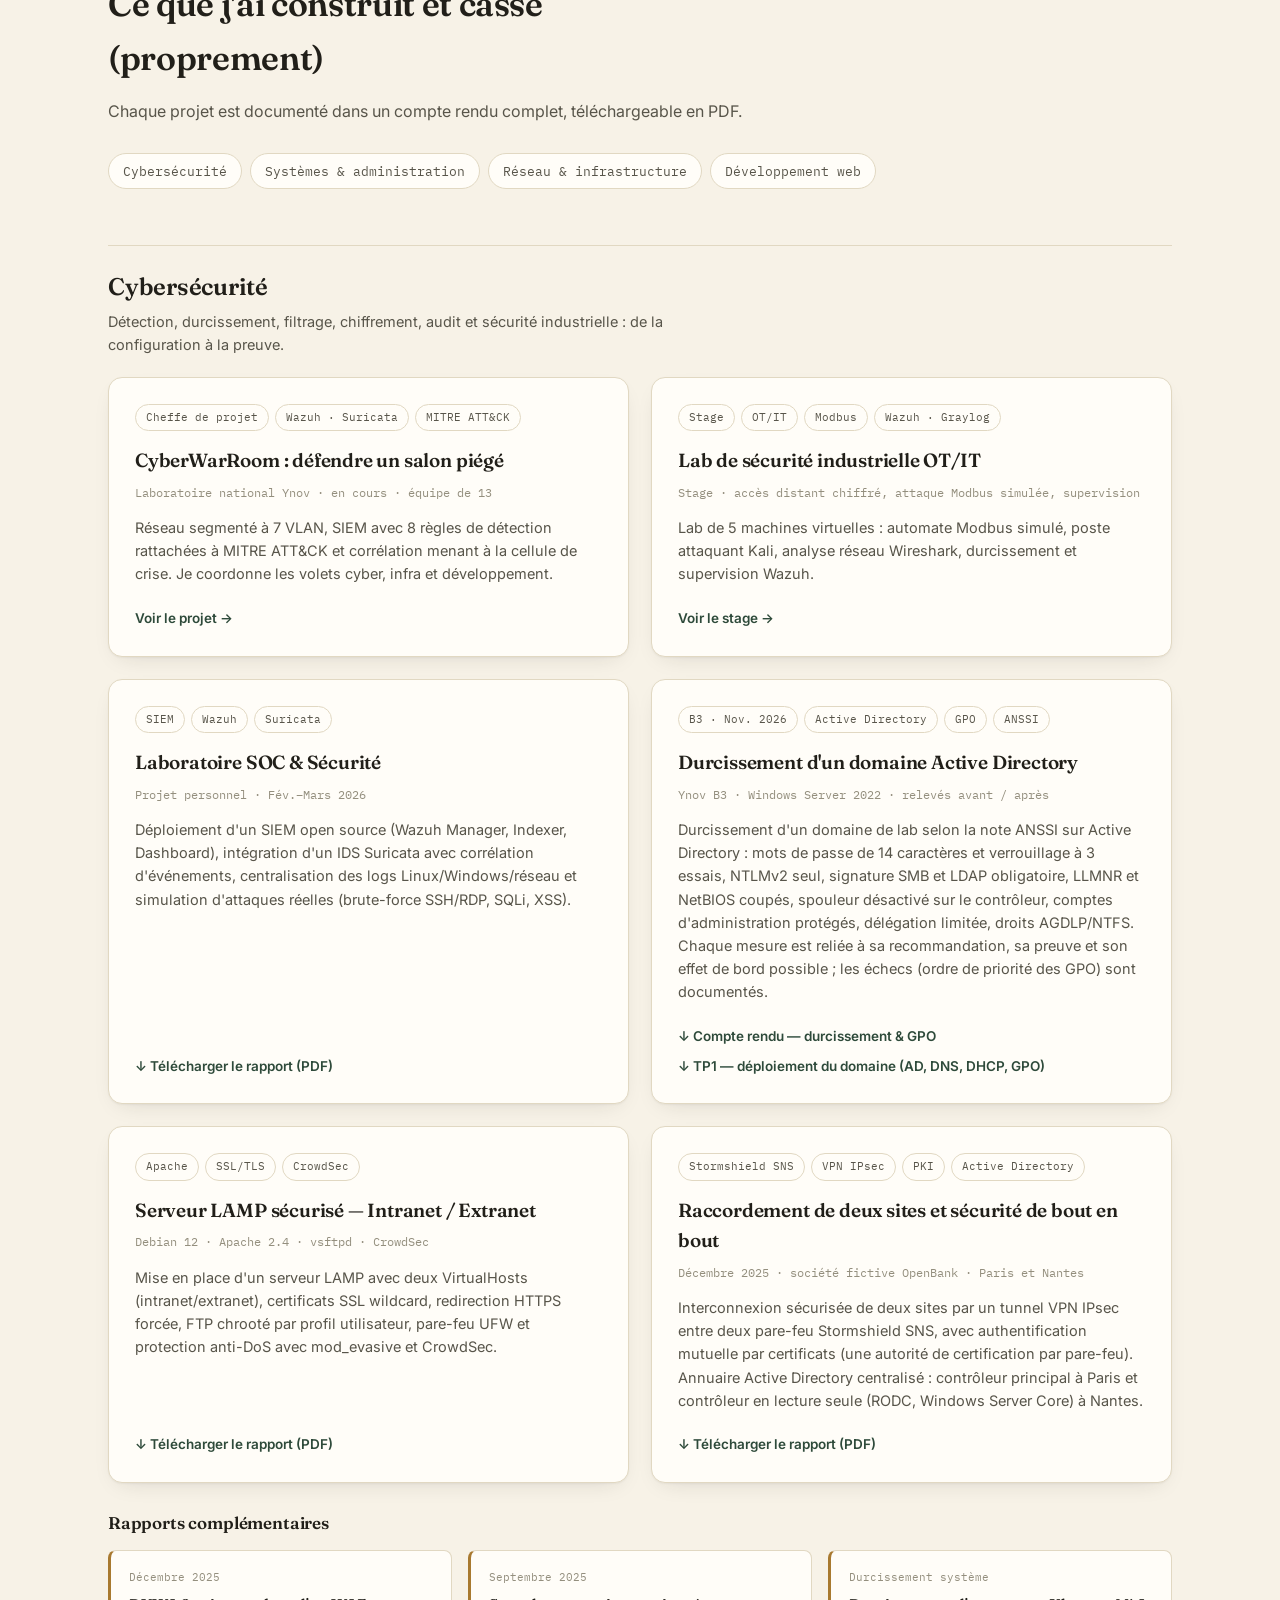
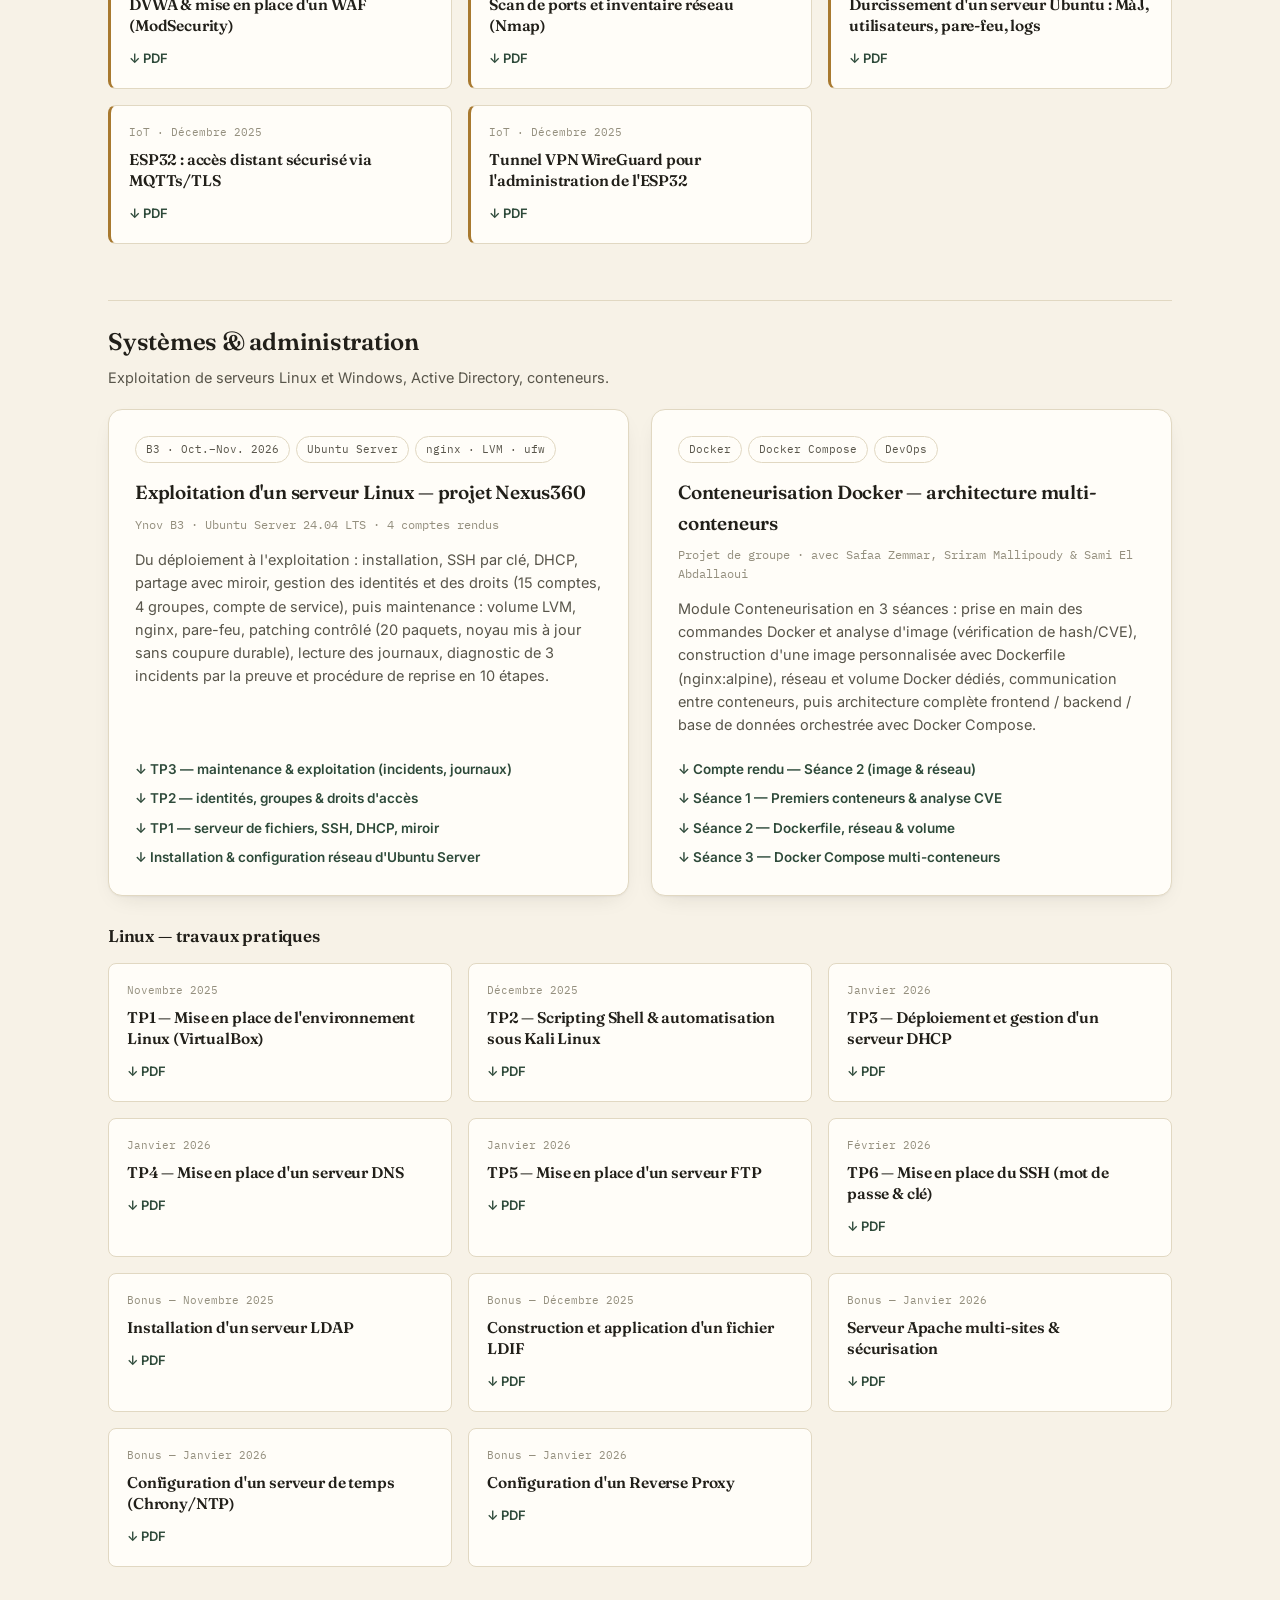
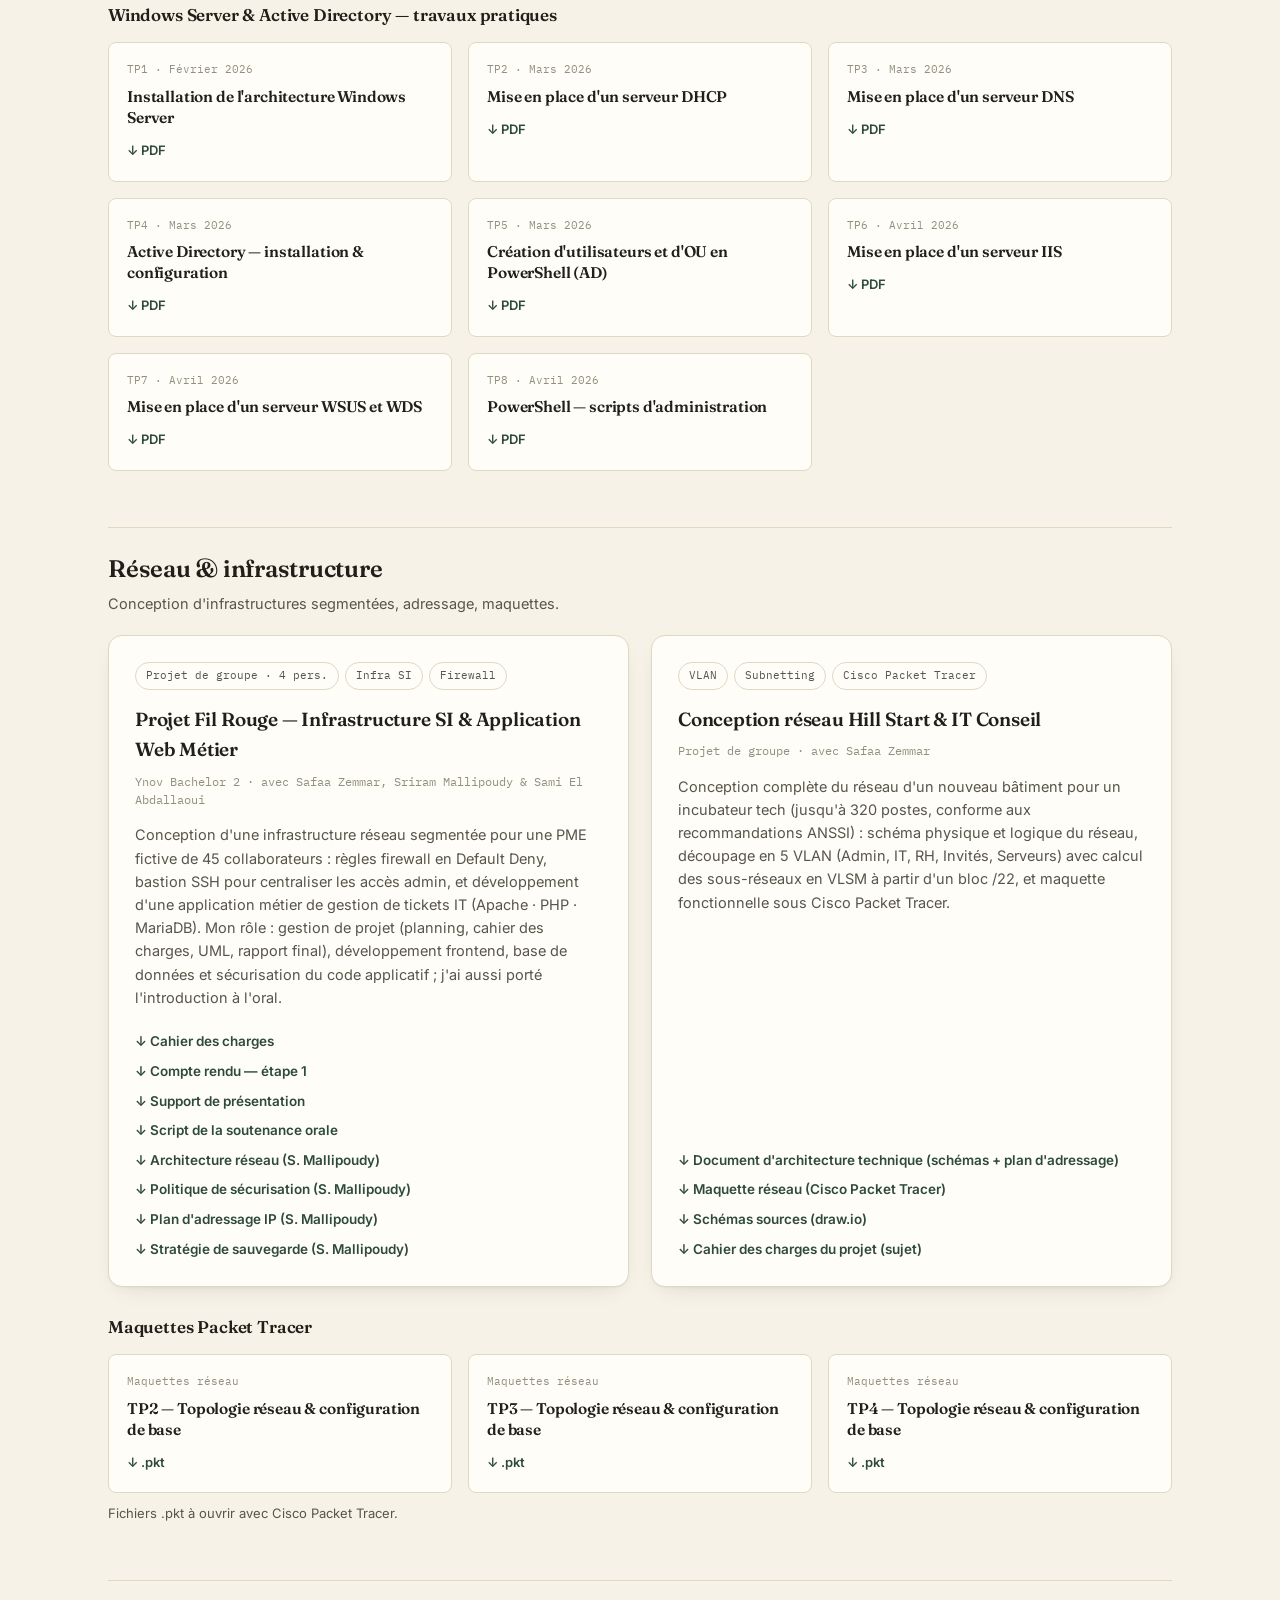
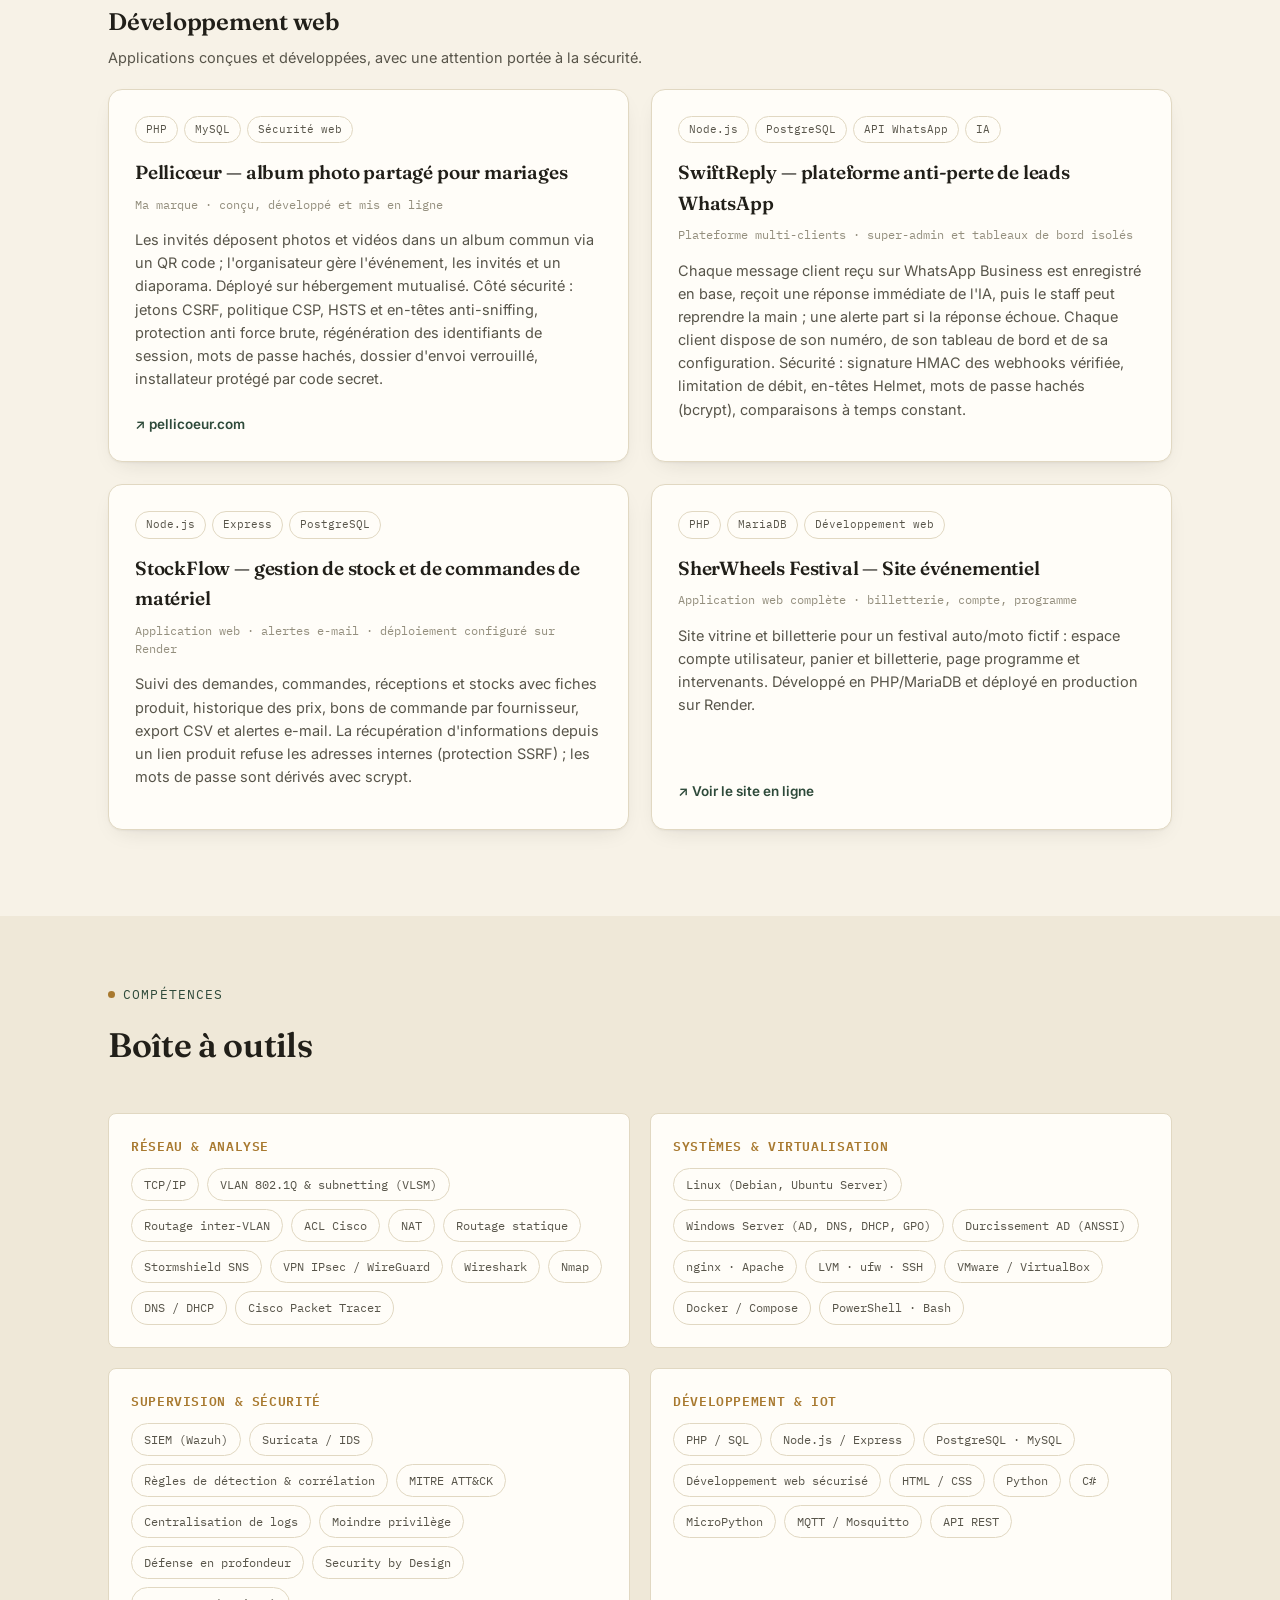
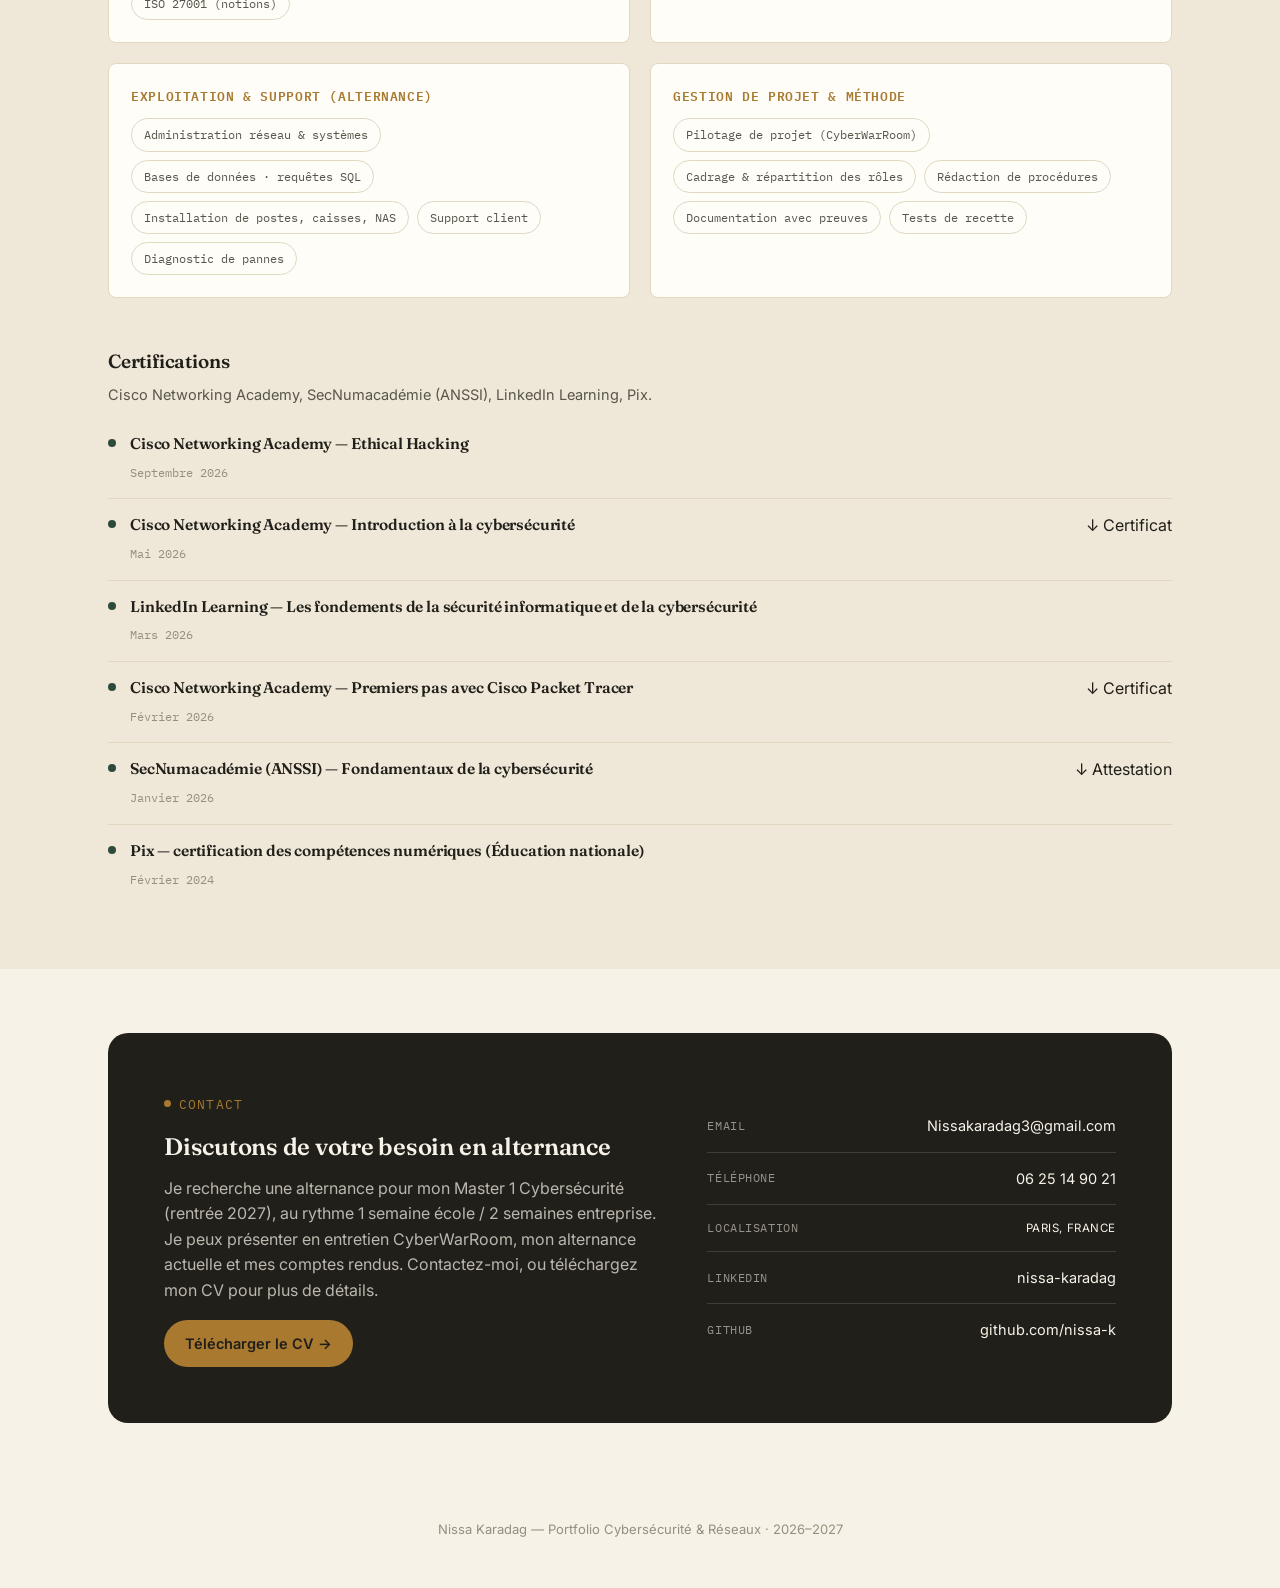
==== commit 8a1be7fb: "update7" ====
--- a/index.html
+++ b/index.html
@@ -11,7 +11,7 @@
 <meta property="og:title" content="Nissa Karadag — Portfolio Cybersécurité & Réseaux">
 <meta property="og:description" content="Cheffe de projet CyberWarRoom (Ynov), alternante admin réseau/systèmes/BDD, B3 Cybersécurité. Recherche une alternance en Master 1.">
 <meta property="og:type" content="website">
-<link rel="stylesheet" href="assets/css/style.css?v=12">
+<link rel="stylesheet" href="assets/css/style.css?v=13">
 </head>
 <body>
 
@@ -412,14 +412,6 @@
         <h3>Cybersécurité</h3>
         <p>Détection, durcissement, filtrage, chiffrement, audit et sécurité industrielle : de la configuration à la preuve.</p>
       </div>
-      <div class="cyber-skills">
-        <div class="cs-row"><span class="cs-label">Détection</span><div class="tag-row"><span class="tag">SIEM Wazuh</span><span class="tag">IDS Suricata</span><span class="tag">MITRE ATT&CK</span></div></div>
-        <div class="cs-row"><span class="cs-label">Durcissement</span><div class="tag-row"><span class="tag">Active Directory (ANSSI)</span><span class="tag">GPO</span><span class="tag">Ubuntu</span><span class="tag">Apache</span></div></div>
-        <div class="cs-row"><span class="cs-label">Filtrage</span><div class="tag-row"><span class="tag">Stormshield SNS</span><span class="tag">ACL Cisco</span><span class="tag">WAF ModSecurity</span></div></div>
-        <div class="cs-row"><span class="cs-label">Chiffrement</span><div class="tag-row"><span class="tag">IPsec</span><span class="tag">WireGuard</span><span class="tag">TLS / MQTTs</span><span class="tag">PKI</span></div></div>
-        <div class="cs-row"><span class="cs-label">Audit & offensif</span><div class="tag-row"><span class="tag">Nmap</span><span class="tag">DVWA</span><span class="tag">Kali</span><span class="tag">Wireshark</span><span class="tag">CTF HackTheBox / TryHackMe</span></div></div>
-        <div class="cs-row"><span class="cs-label">OT / IoT</span><div class="tag-row"><span class="tag">Modbus</span><span class="tag">OpenPLC</span><span class="tag">ESP32 sécurisé</span></div></div>
-      </div>
       <div class="featured-grid">
         <div class="project-card">
           <div class="tag-row"><span class="tag">Cheffe de projet</span><span class="tag">Wazuh · Suricata</span><span class="tag">MITRE ATT&CK</span></div>
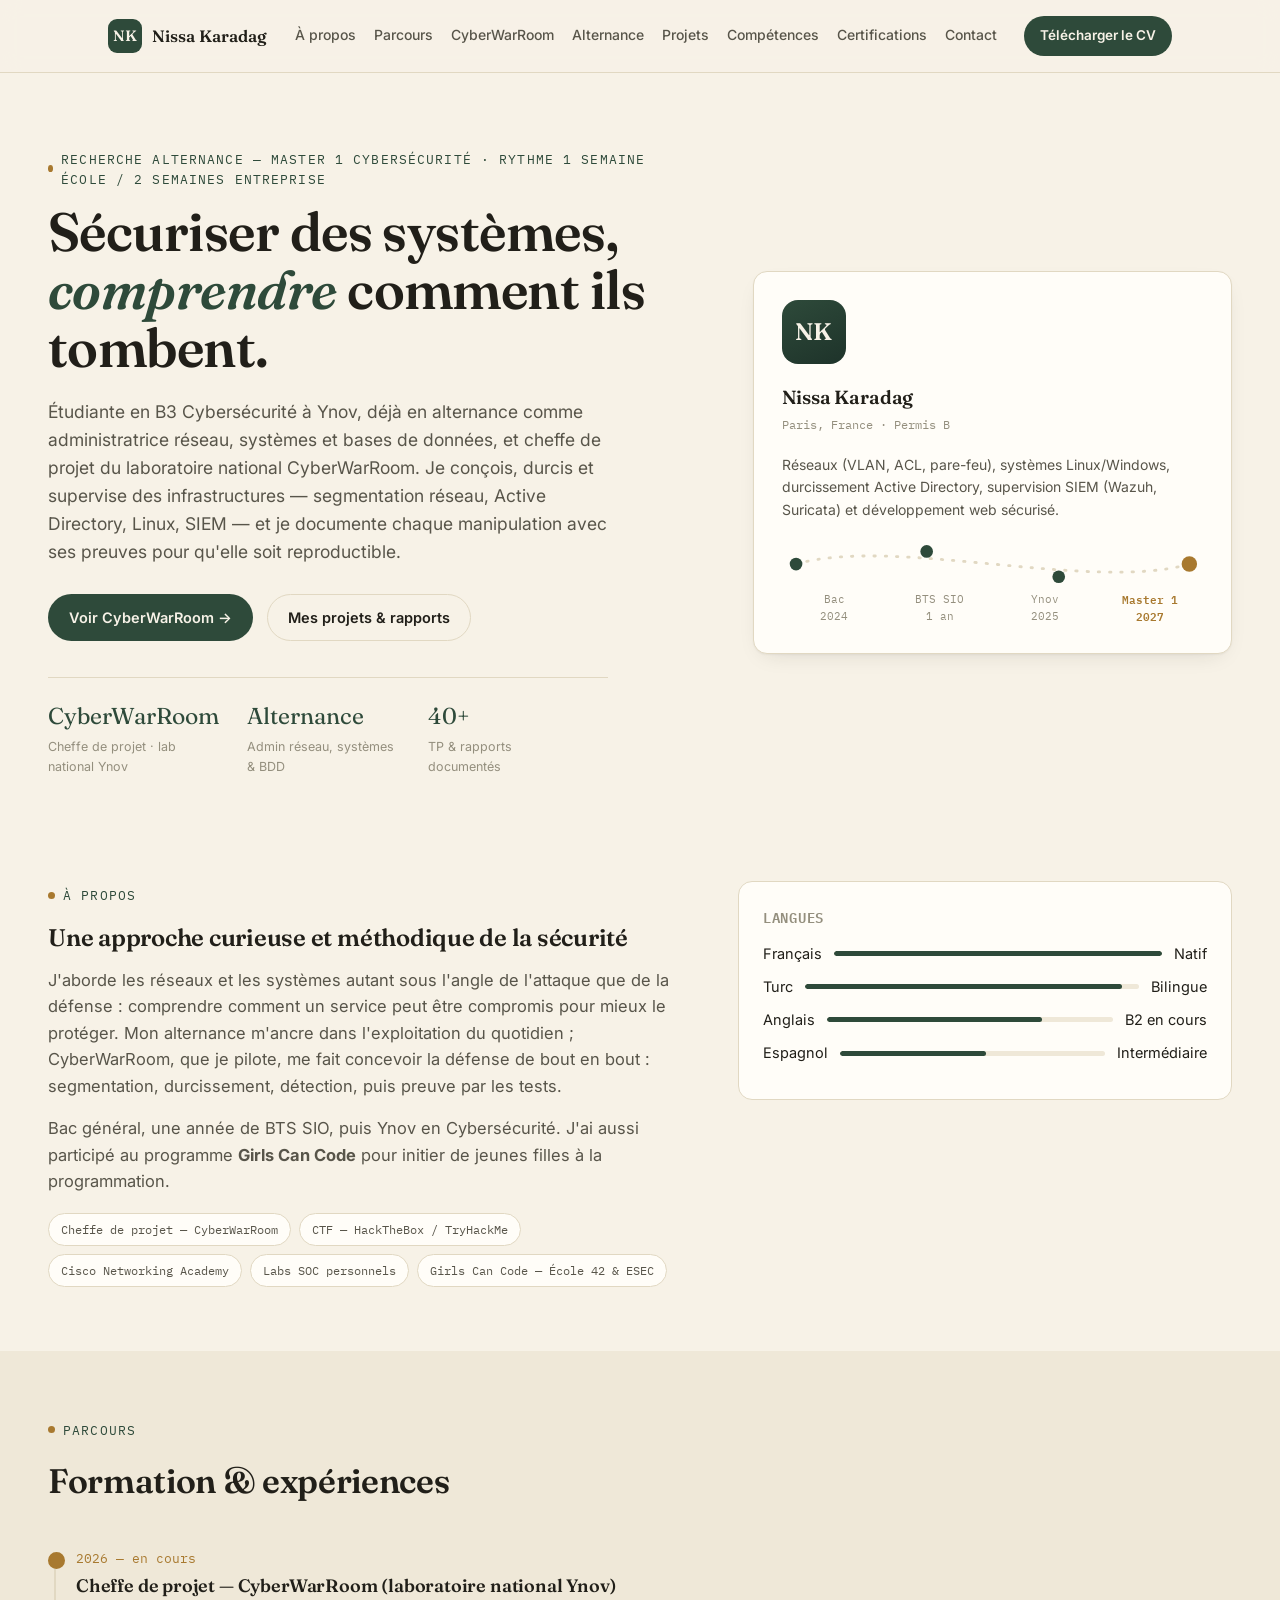
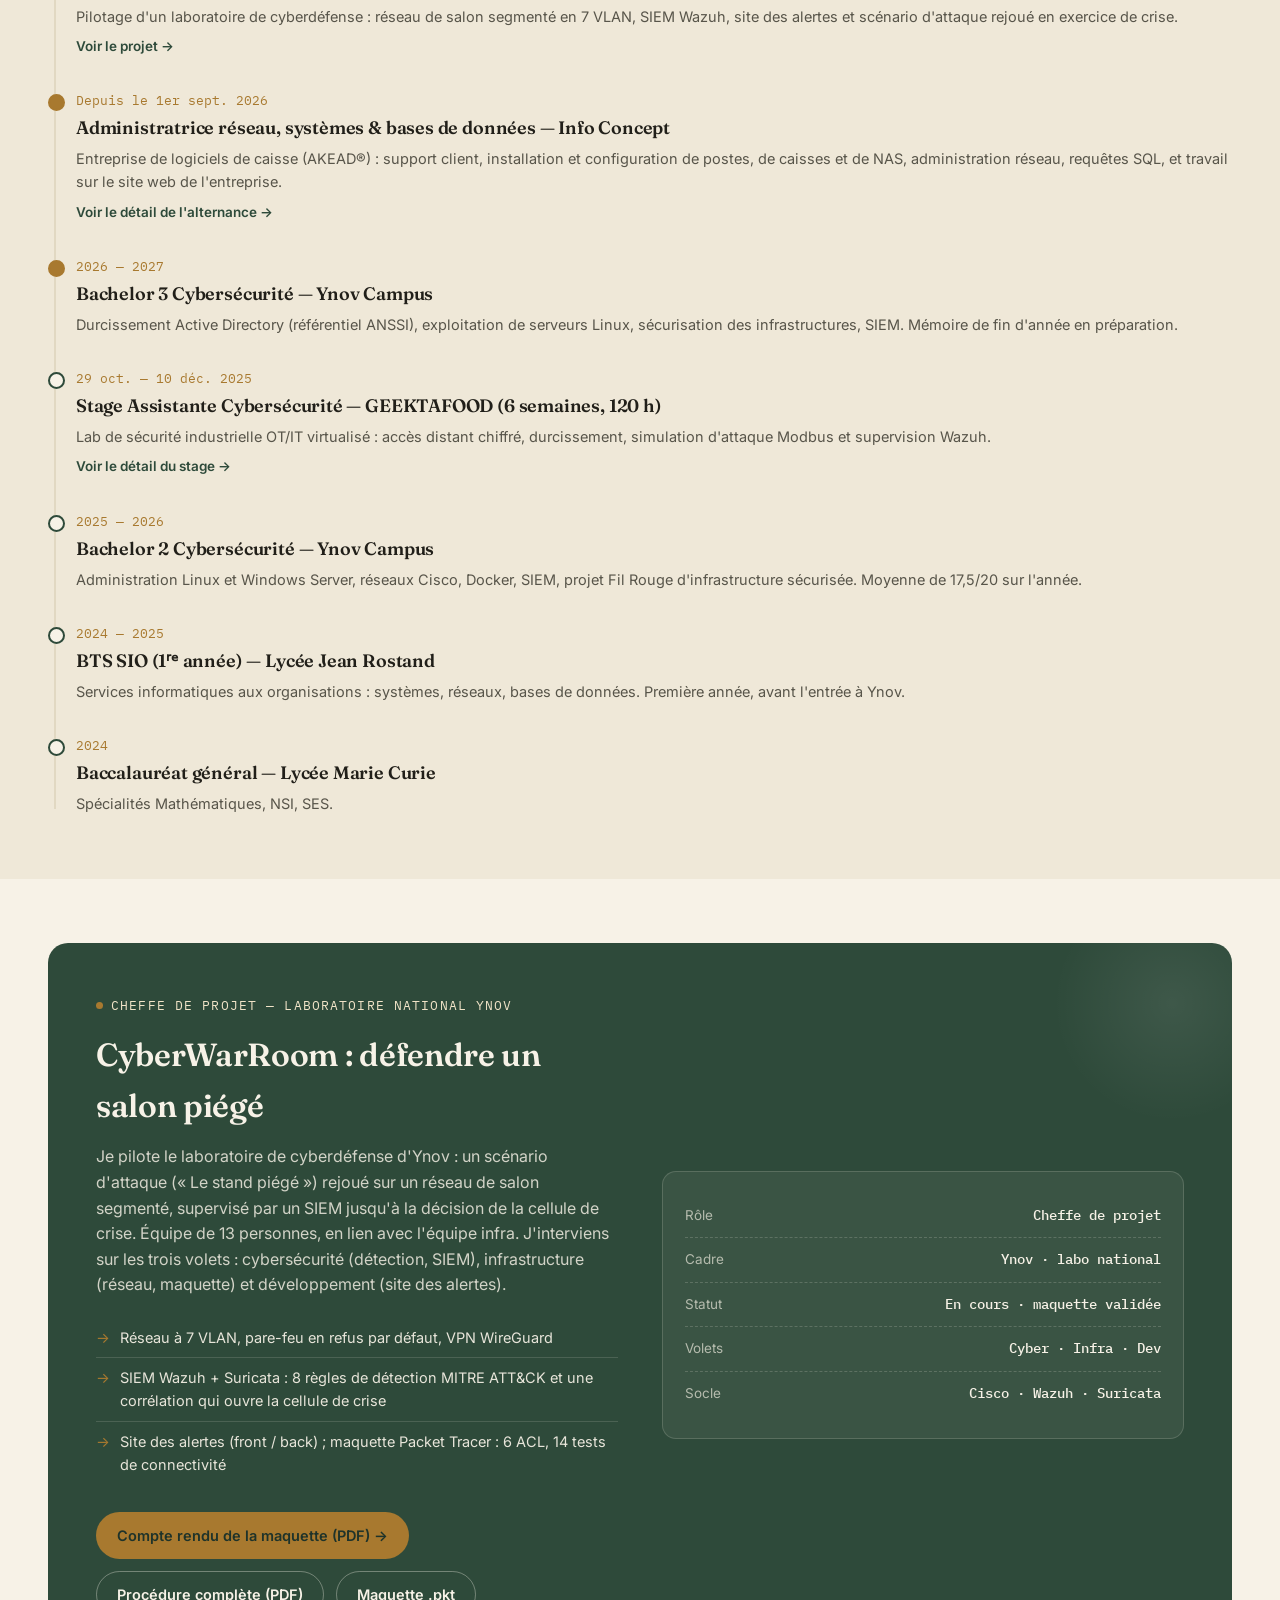
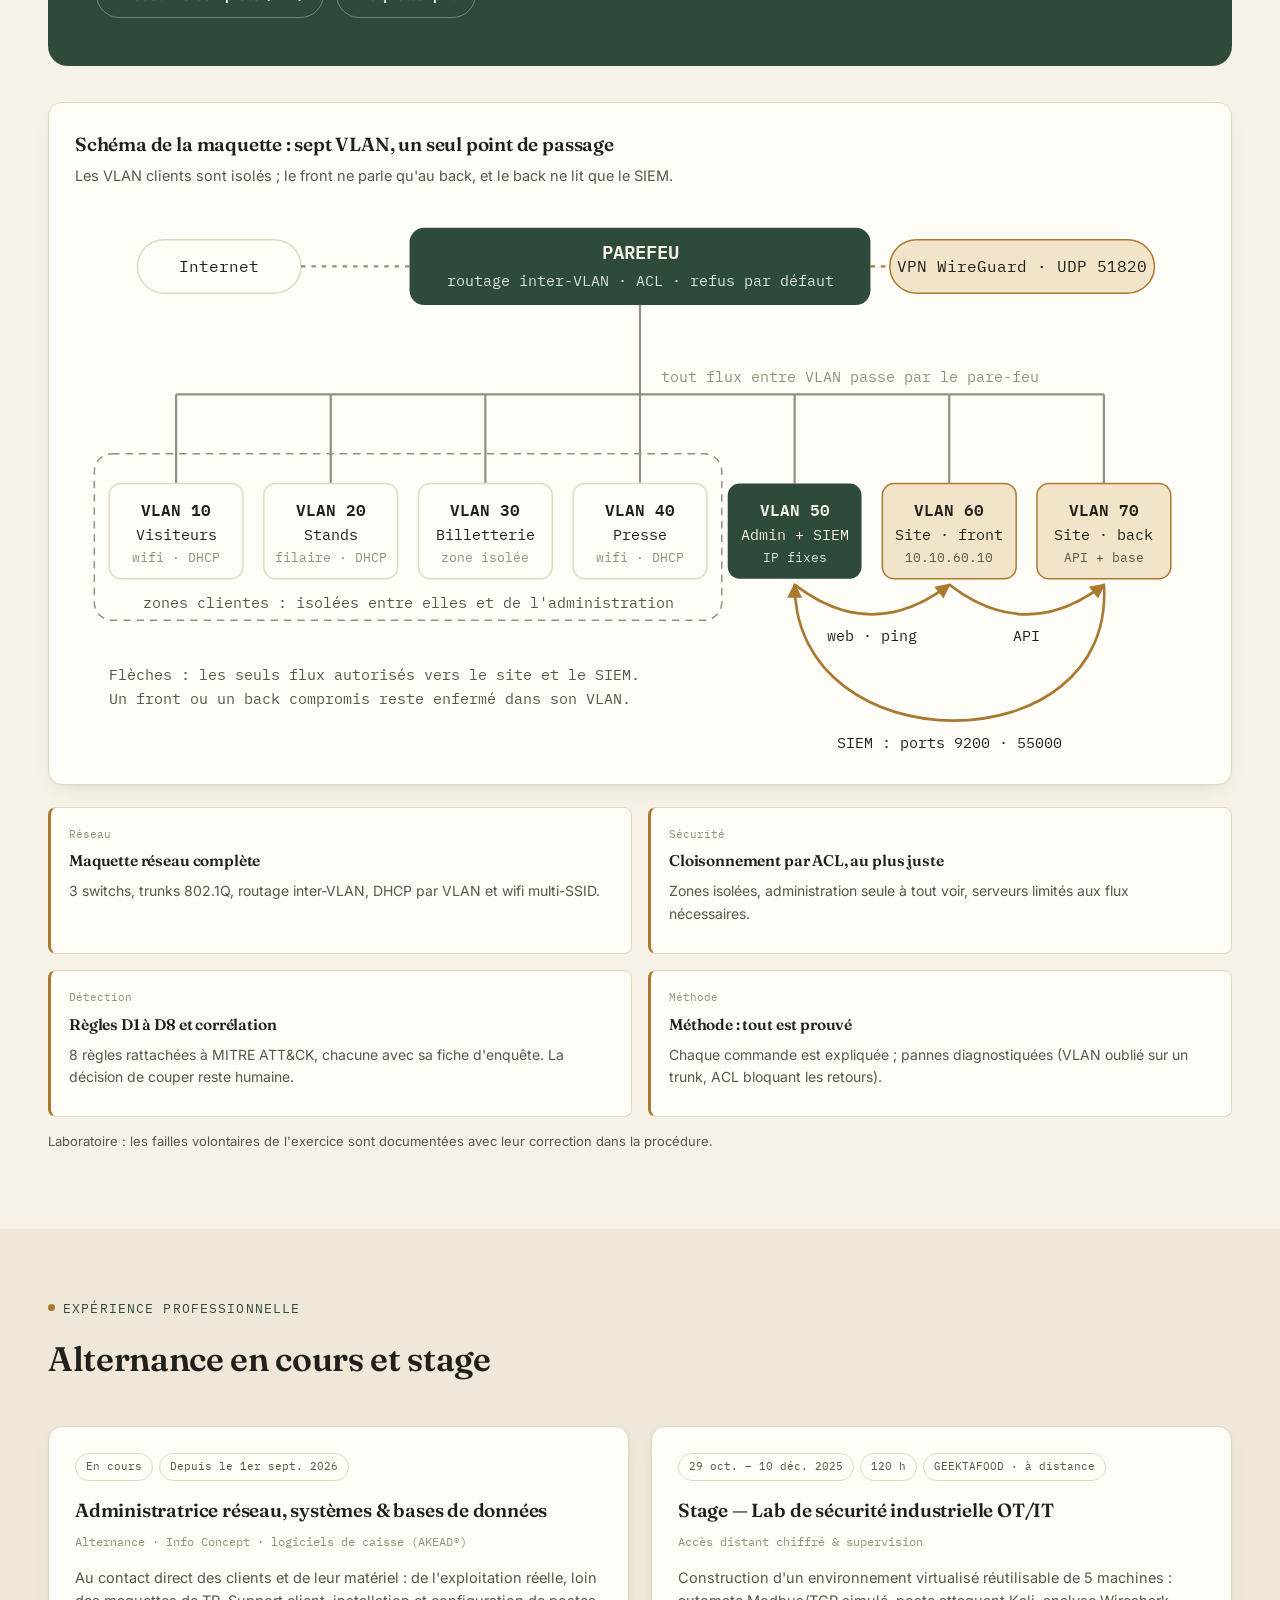
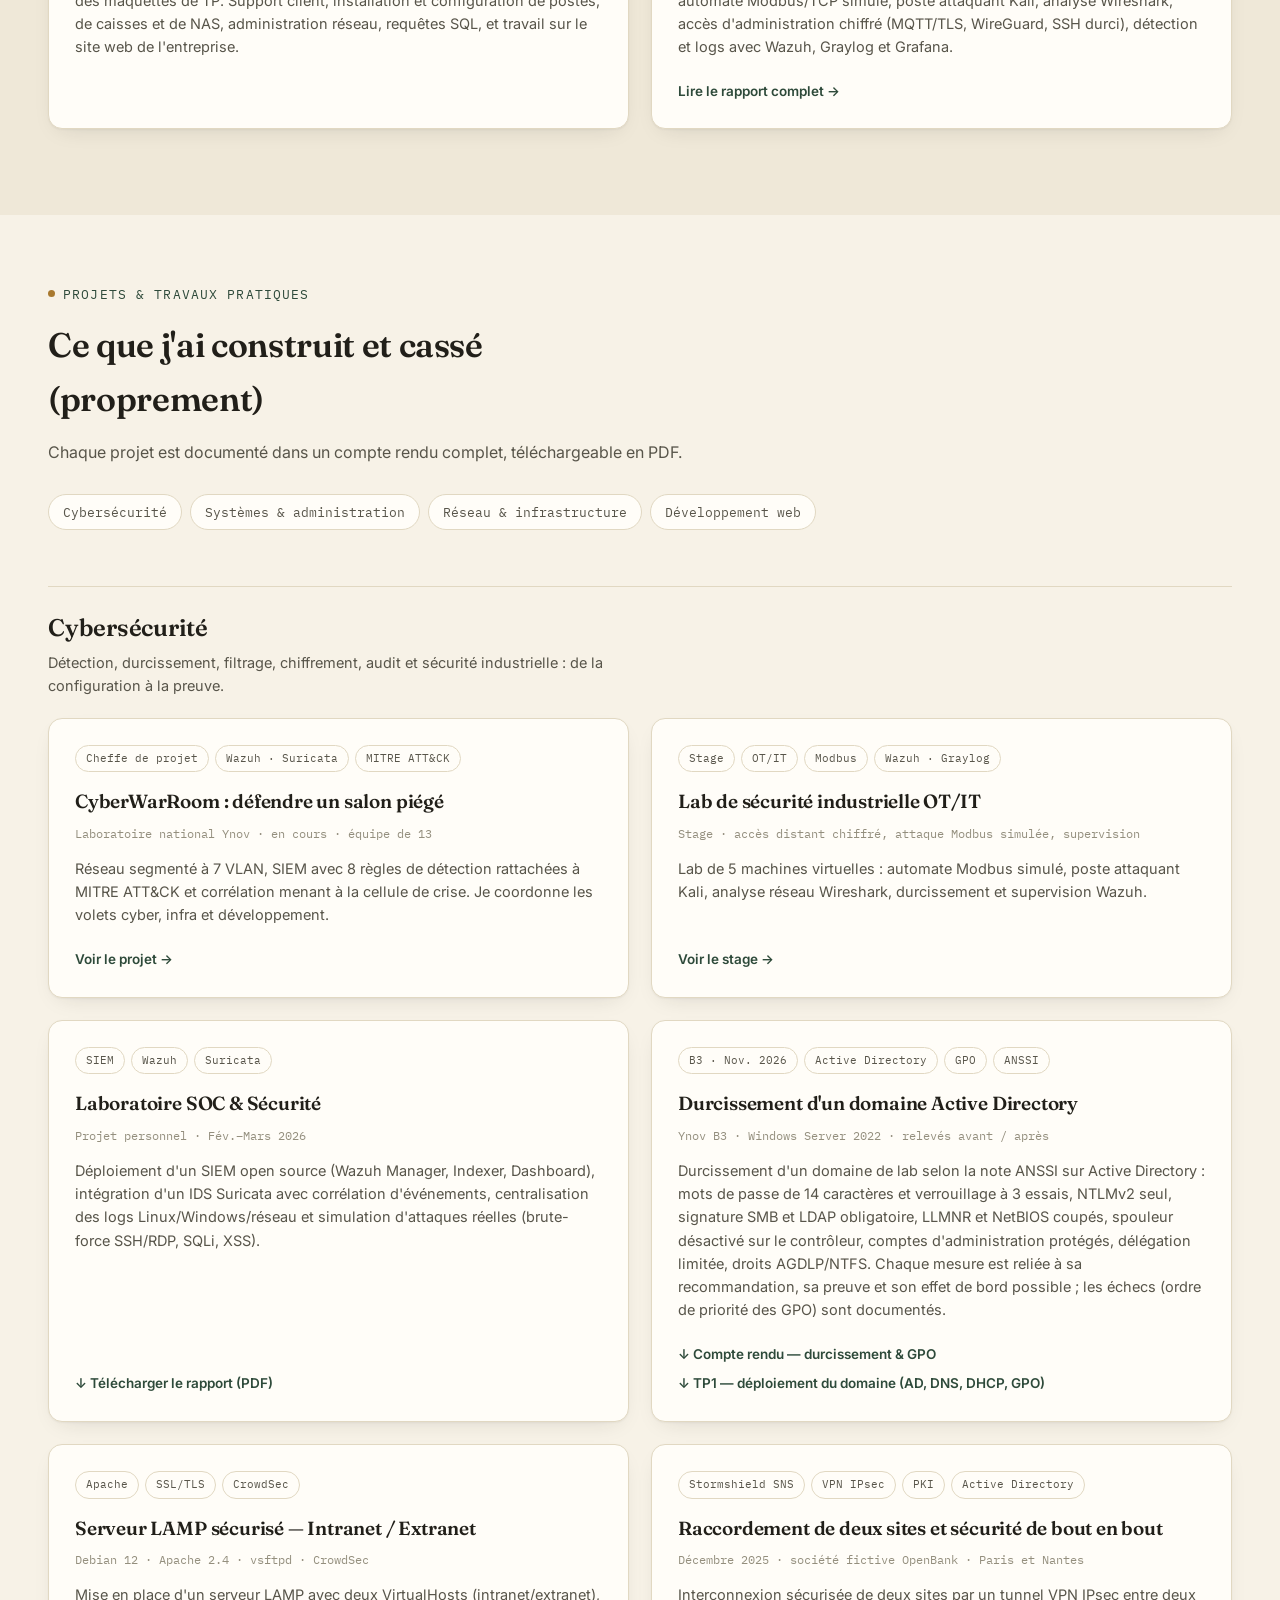
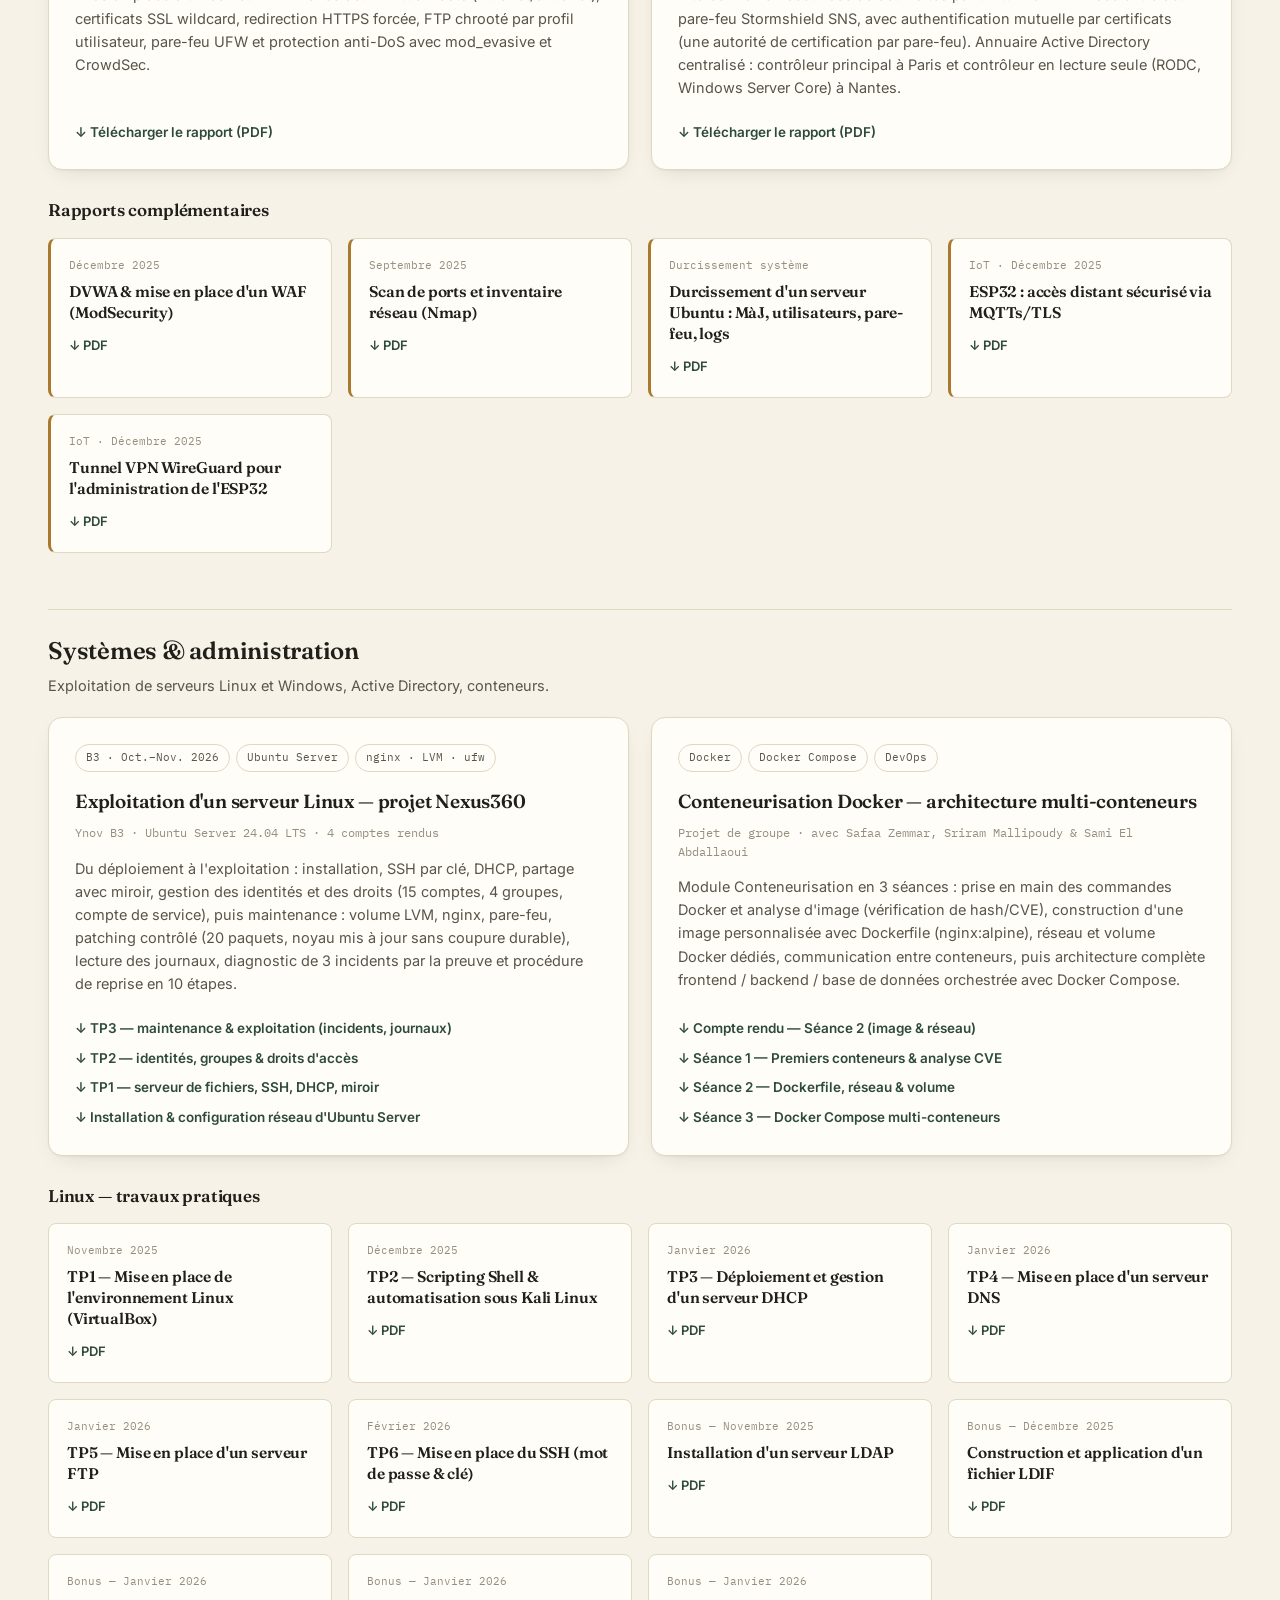
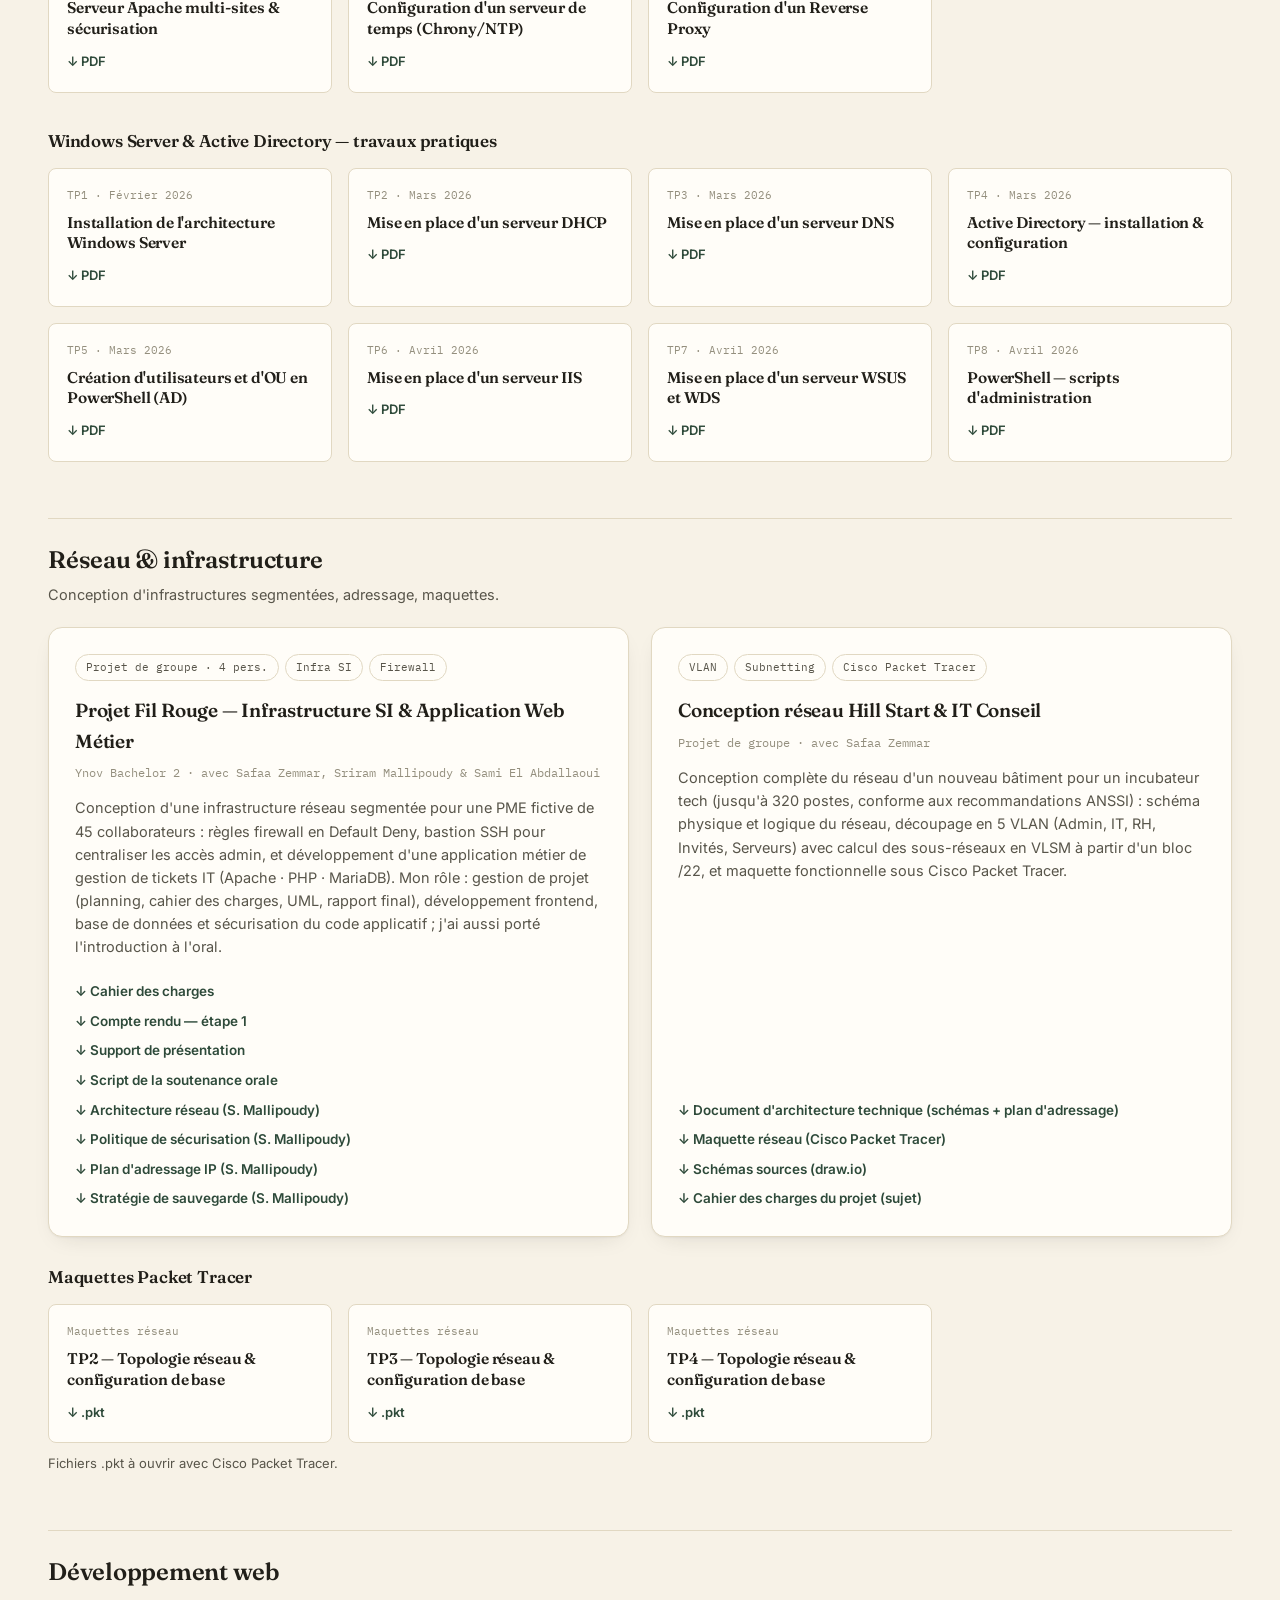
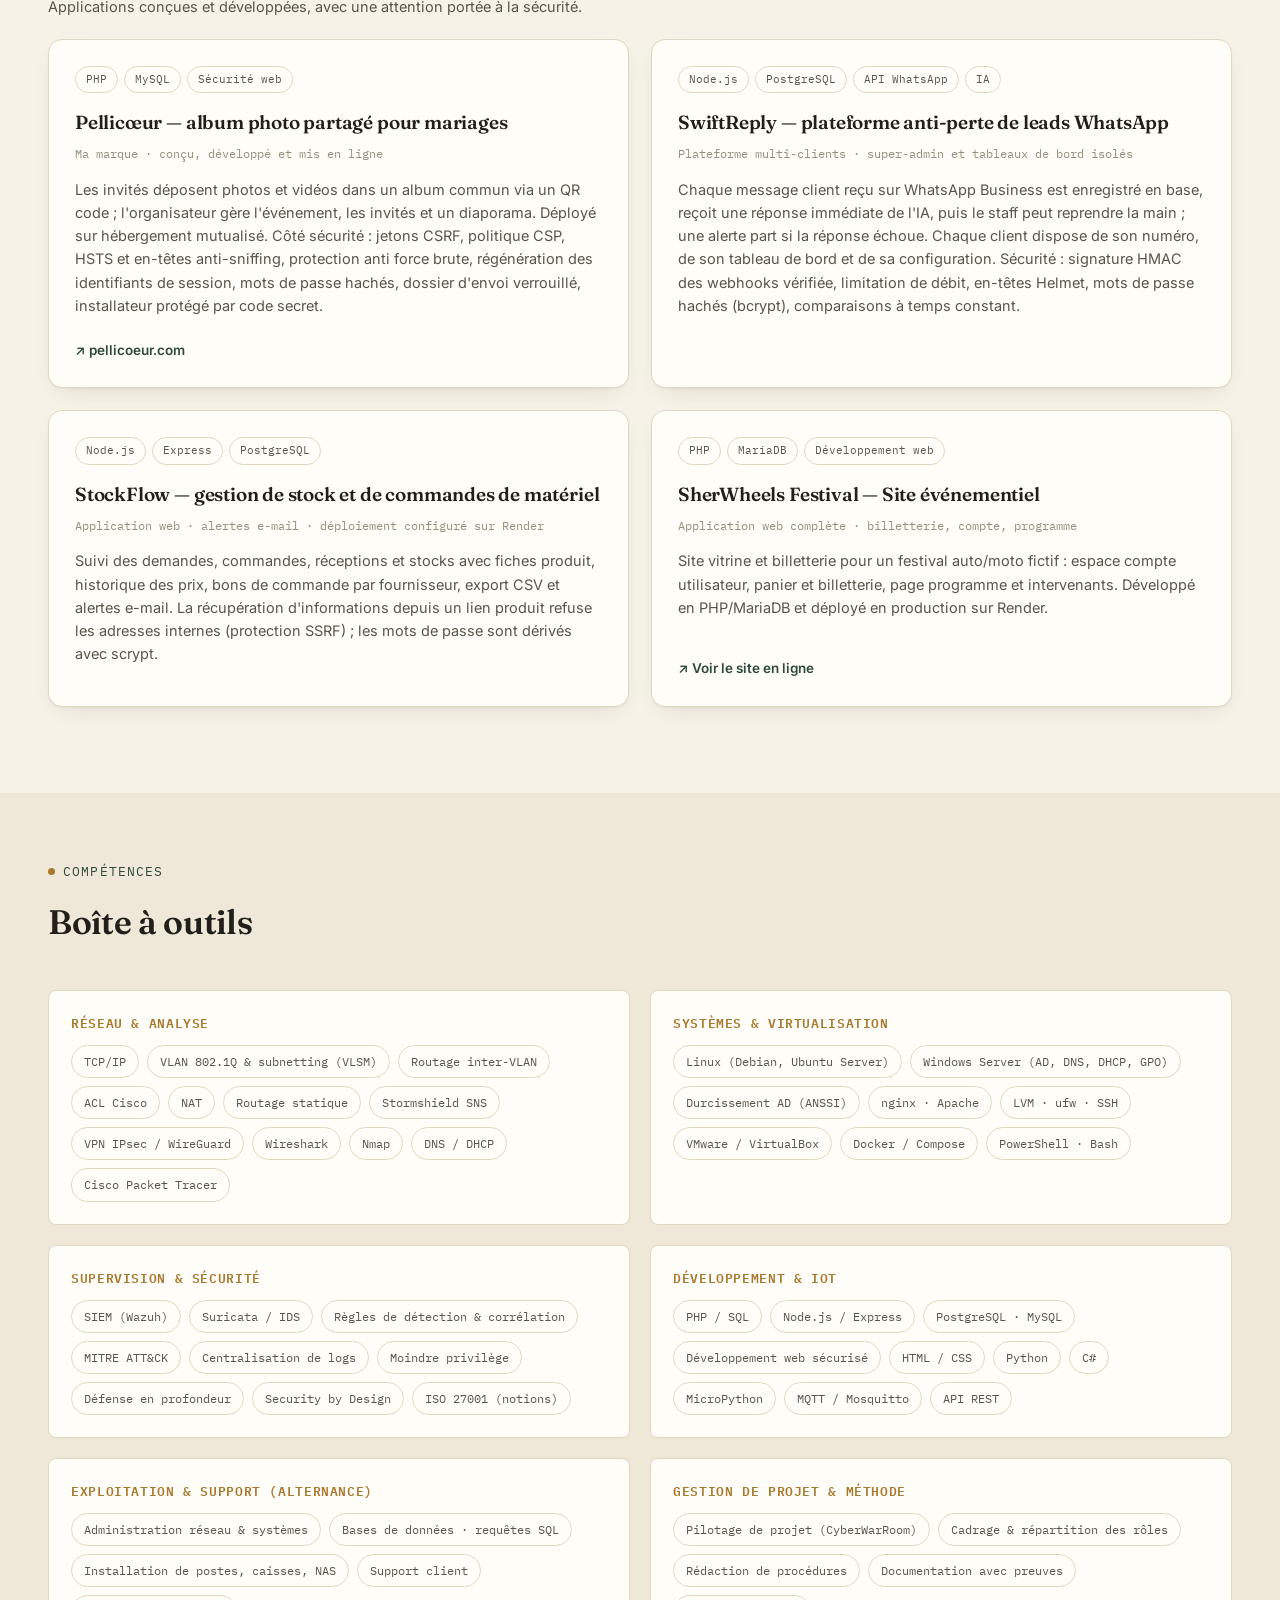
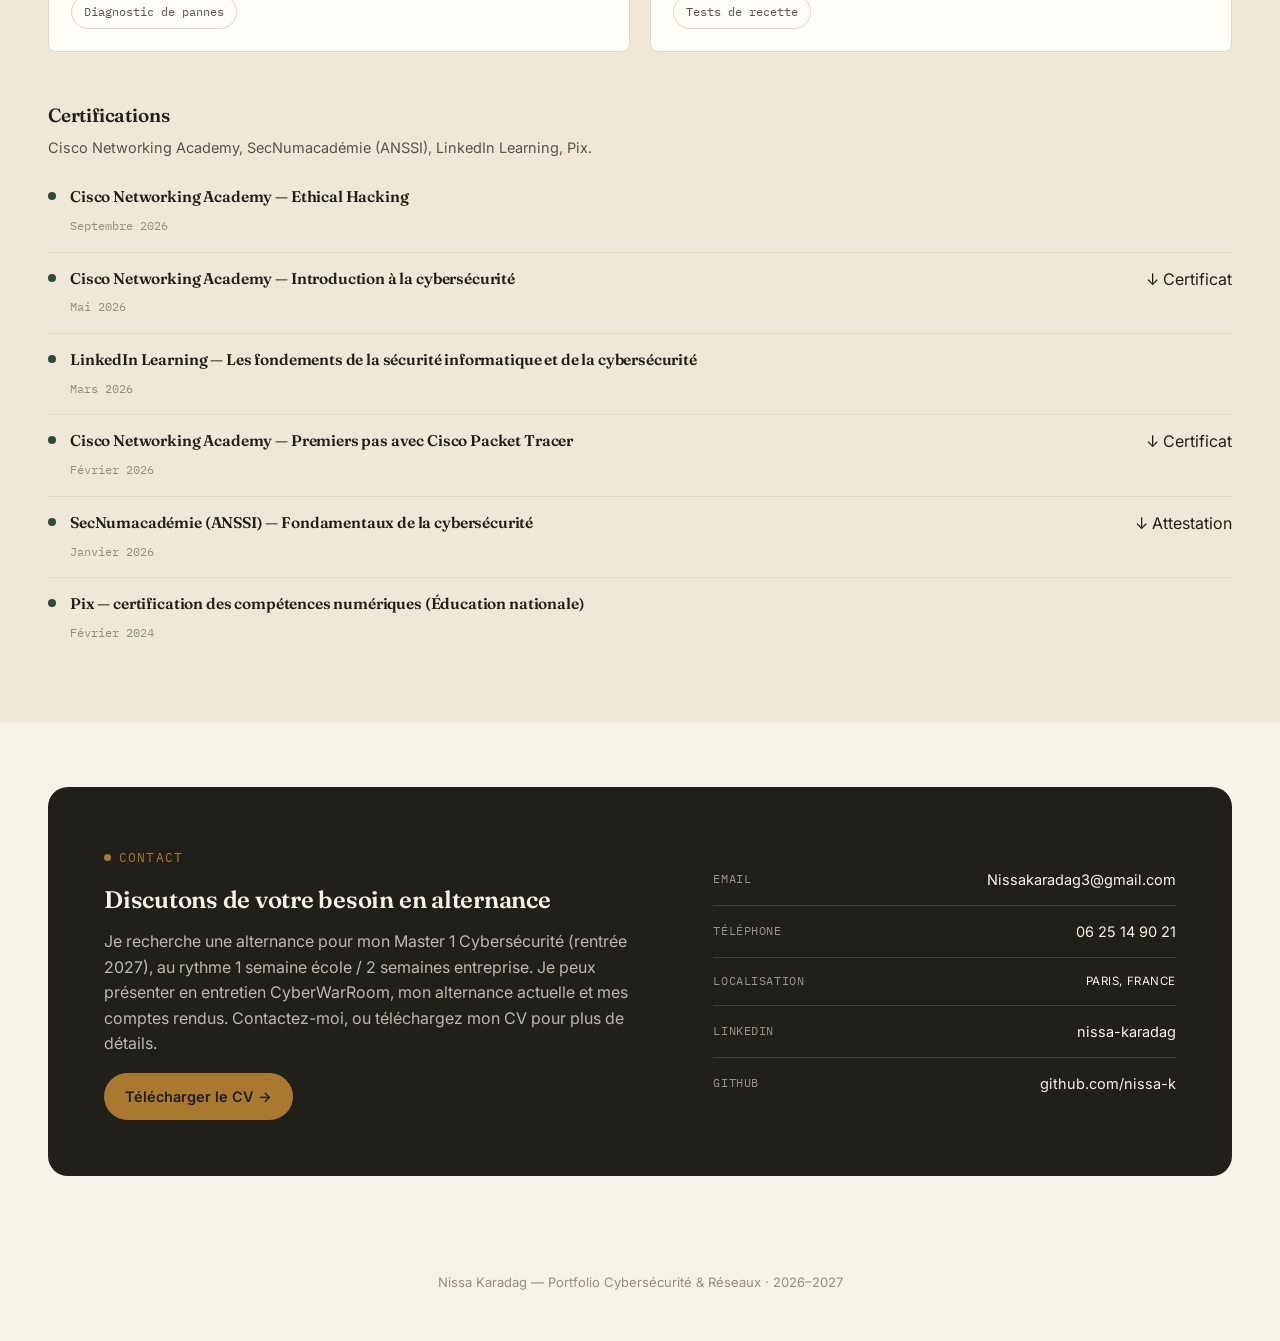
==== commit 7547efff: "update8" ====
--- a/index.html
+++ b/index.html
@@ -11,7 +11,7 @@
 <meta property="og:title" content="Nissa Karadag — Portfolio Cybersécurité & Réseaux">
 <meta property="og:description" content="Cheffe de projet CyberWarRoom (Ynov), alternante admin réseau/systèmes/BDD, B3 Cybersécurité. Recherche une alternance en Master 1.">
 <meta property="og:type" content="website">
-<link rel="stylesheet" href="assets/css/style.css?v=13">
+<link rel="stylesheet" href="assets/css/style.css?v=14">
 </head>
 <body>
 
@@ -99,17 +99,14 @@
         <span class="eyebrow">À propos</span>
         <h2>Une approche curieuse et méthodique de la sécurité</h2>
         <p>
-          Je m'intéresse aux environnements réseau et systèmes sous l'angle de la défense autant que
-          de l'attaque : comprendre comment un service peut être compromis pour mieux savoir le protéger.
-          Mon alternance m'ancre dans l'exploitation du quotidien (réseau, systèmes, bases de données) ;
-          mes projets Ynov, dont CyberWarRoom que je pilote, me permettent de concevoir la défense de bout en bout :
-          segmentation, durcissement, détection, puis preuve par les tests.
+          J'aborde les réseaux et les systèmes autant sous l'angle de l'attaque que de la défense : comprendre comment
+          un service peut être compromis pour mieux le protéger. Mon alternance m'ancre dans l'exploitation du quotidien ;
+          CyberWarRoom, que je pilote, me fait concevoir la défense de bout en bout : segmentation, durcissement,
+          détection, puis preuve par les tests.
         </p>
         <p>
-          Côté parcours, je viens d'un Bac général puis d'une première année de BTS SIO avant de rejoindre
-          Ynov en Cybersécurité. J'ai aussi le goût de la transmission : j'ai participé au programme
-          <strong>Girls Can Code</strong> pour initier de jeunes filles à la programmation, et je pratique les
-          sports de combat pour la discipline autant que pour décompresser.
+          Bac général, une année de BTS SIO, puis Ynov en Cybersécurité. J'ai aussi participé au programme
+          <strong>Girls Can Code</strong> pour initier de jeunes filles à la programmation.
         </p>
         <div class="about-tags">
           <span class="tag">Cheffe de projet — CyberWarRoom</span>
@@ -117,7 +114,6 @@
           <span class="tag">Cisco Networking Academy</span>
           <span class="tag">Labs SOC personnels</span>
           <span class="tag">Girls Can Code — École 42 & ESEC</span>
-          <span class="tag">Sports de combat</span>
         </div>
       </div>
 
@@ -158,7 +154,7 @@
         </div>
         <div class="tl-item">
           <span class="tl-year">29 oct. — 10 déc. 2025</span>
-          <h4>Stage Assistante Cybersécurité — GEEKTAFOOD (6 semaines, 62 h)</h4>
+          <h4>Stage Assistante Cybersécurité — GEEKTAFOOD (6 semaines, 120 h)</h4>
           <p>Lab de sécurité industrielle OT/IT virtualisé : accès distant chiffré, durcissement, simulation d'attaque Modbus et supervision Wazuh.</p>
           <a href="#stage" class="tl-link">Voir le détail du stage →</a>
         </div>
@@ -331,65 +327,34 @@
     </div>
   </section>
 
-  <!-- ============ ALTERNANCE ============ -->
+  <!-- ============ EXPÉRIENCE PROFESSIONNELLE ============ -->
   <section id="alternance" class="alt">
     <div class="container">
-      <div class="spotlight">
-        <div>
-          <span class="eyebrow">Alternance en cours — depuis le 1er septembre 2026</span>
-          <h2>Administratrice réseau, systèmes & bases de données</h2>
-          <p>
-            Je travaille chez Info Concept, éditeur de logiciels de caisse (AKEAD®), au contact direct des clients
-            et de leur matériel : c'est de l'exploitation réelle, loin des maquettes de TP.
-            Cette pratique du terrain nourrit mes travaux de cybersécurité.
-          </p>
-          <ul>
-            <li>Support client : prise en charge et résolution des demandes</li>
-            <li>Installation et configuration de postes, de caisses et de NAS</li>
-            <li>Administration réseau</li>
-            <li>Bases de données : requêtes SQL</li>
-            <li>Travail sur le site web de l'entreprise</li>
-          </ul>
-        </div>
-        <div class="spotlight-panel">
-          <div class="kv"><span>Poste</span><b>Administratrice réseau, systèmes & BDD</b></div>
-          <div class="kv"><span>Entreprise</span><b>Info Concept</b></div>
-          <div class="kv"><span>Secteur</span><b>Logiciels de caisse (AKEAD®)</b></div>
-          <div class="kv"><span>Depuis</span><b>1er septembre 2026</b></div>
-        </div>
-      </div>
-    </div>
-  </section>
-
-  <!-- ============ STAGE SPOTLIGHT ============ -->
-  <section id="stage">
-    <div class="container">
-      <div class="spotlight">
-        <div>
-          <span class="eyebrow">Stage — 29 oct. au 10 déc. 2025</span>
-          <h2>Lab de sécurité industrielle OT/IT : accès distant chiffré & supervision</h2>
-          <p>
-            Six semaines à construire, pour un formateur en sécurité des systèmes industriels, un environnement
-            virtualisé réutilisable : automate simulé, attaque contrôlée, détection, et administration distante
-            sécurisée — sans aucune dépendance à du matériel industriel réel.
-          </p>
-          <ul>
-            <li>Lab OT/IT de 5 machines virtuelles : automate Modbus/TCP simulé, poste attaquant Kali, poste d'analyse réseau</li>
-            <li>Accès d'administration sécurisé : MQTT/TLS sur ESP32, tunnel VPN WireGuard, SSH durci</li>
-            <li>Scan et déni de service Modbus en environnement isolé, capture et analyse Wireshark / tcpdump</li>
-            <li>SIEM Wazuh, Graylog et Grafana pour valider la détection et centraliser les logs</li>
-          </ul>
-          <div class="spotlight-actions">
-            <a href="rapport-stage/index.html" class="btn btn-primary">Lire le rapport complet →</a>
-            <a href="#projets" class="btn btn-ghost">Voir les autres travaux</a>
-          </div>
-        </div>
-        <div class="spotlight-panel">
-          <div class="kv"><span>Durée</span><b>6 semaines · 62 h</b></div>
-          <div class="kv"><span>Environnement</span><b>Lab OT/IT virtualisé, 5 VM</b></div>
-          <div class="kv"><span>Structure</span><b>GEEKTAFOOD · à distance</b></div>
-          <div class="kv"><span>Outils</span><b>Wazuh · Wireshark · WireGuard</b></div>
-          <div class="kv"><span>Restitution</span><b>Présentation Portes Ouvertes</b></div>
+      <div class="section-head">
+        <span class="eyebrow">Expérience professionnelle</span>
+        <h2>Alternance en cours et stage</h2>
+      </div>
+      <div class="featured-grid">
+        <div class="project-card">
+          <div class="tag-row"><span class="tag">En cours</span><span class="tag">Depuis le 1er sept. 2026</span></div>
+          <h3>Administratrice réseau, systèmes & bases de données</h3>
+          <div class="meta">Alternance · Info Concept · logiciels de caisse (AKEAD®)</div>
+          <p>
+            Au contact direct des clients et de leur matériel : de l'exploitation réelle, loin des maquettes de TP.
+            Support client, installation et configuration de postes, de caisses et de NAS, administration réseau,
+            requêtes SQL, et travail sur le site web de l'entreprise.
+          </p>
+        </div>
+        <div class="project-card" id="stage">
+          <div class="tag-row"><span class="tag">29 oct. – 10 déc. 2025</span><span class="tag">120 h</span><span class="tag">GEEKTAFOOD · à distance</span></div>
+          <h3>Stage — Lab de sécurité industrielle OT/IT</h3>
+          <div class="meta">Accès distant chiffré & supervision</div>
+          <p>
+            Construction d'un environnement virtualisé réutilisable de 5 machines : automate Modbus/TCP simulé, poste
+            attaquant Kali, analyse Wireshark, accès d'administration chiffré (MQTT/TLS, WireGuard, SSH durci),
+            détection et logs avec Wazuh, Graylog et Grafana.
+          </p>
+          <div class="card-actions"><a href="rapport-stage/index.html" class="link-dl">Lire le rapport complet →</a></div>
         </div>
       </div>
     </div>
--- a/assets/css/style.css
+++ b/assets/css/style.css
@@ -45,7 +45,7 @@
 
 .container{
   width:100%;
-  max-width:1120px;
+  max-width:1240px;
   margin:0 auto;
   padding:0 28px;
 }
@@ -258,7 +258,8 @@
 }
 .project-card .link-dl:hover{ color:var(--gold); }
 
-.tp-grid{ display:grid; grid-template-columns:repeat(3,1fr); gap:16px; }
+.tp-grid{ display:grid; grid-template-columns:repeat(4,1fr); gap:16px; }
+@media (max-width:1200px){ .tp-grid{ grid-template-columns:repeat(3,1fr); } }
 .tp-card{
   background:var(--card); border:1px solid var(--line); border-radius:var(--radius-sm);
   padding:18px; transition:border-color .15s, transform .15s;
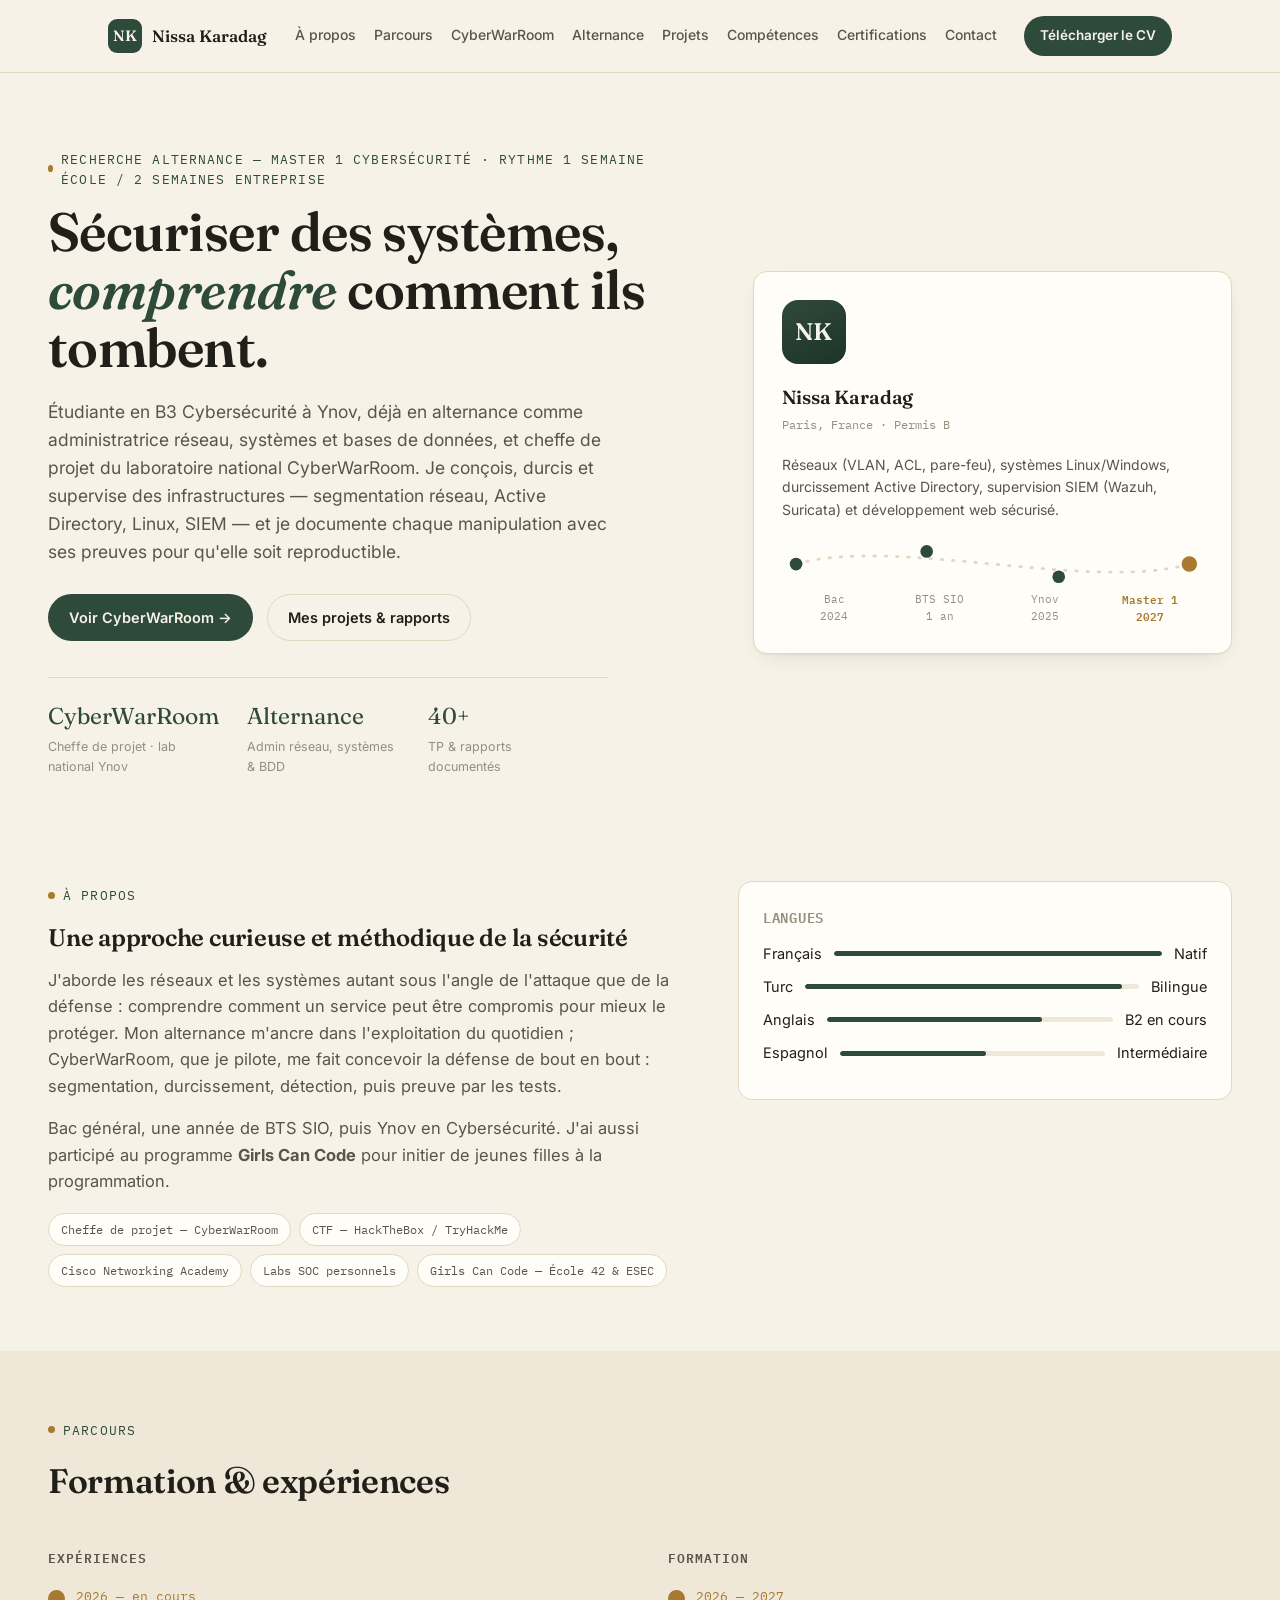
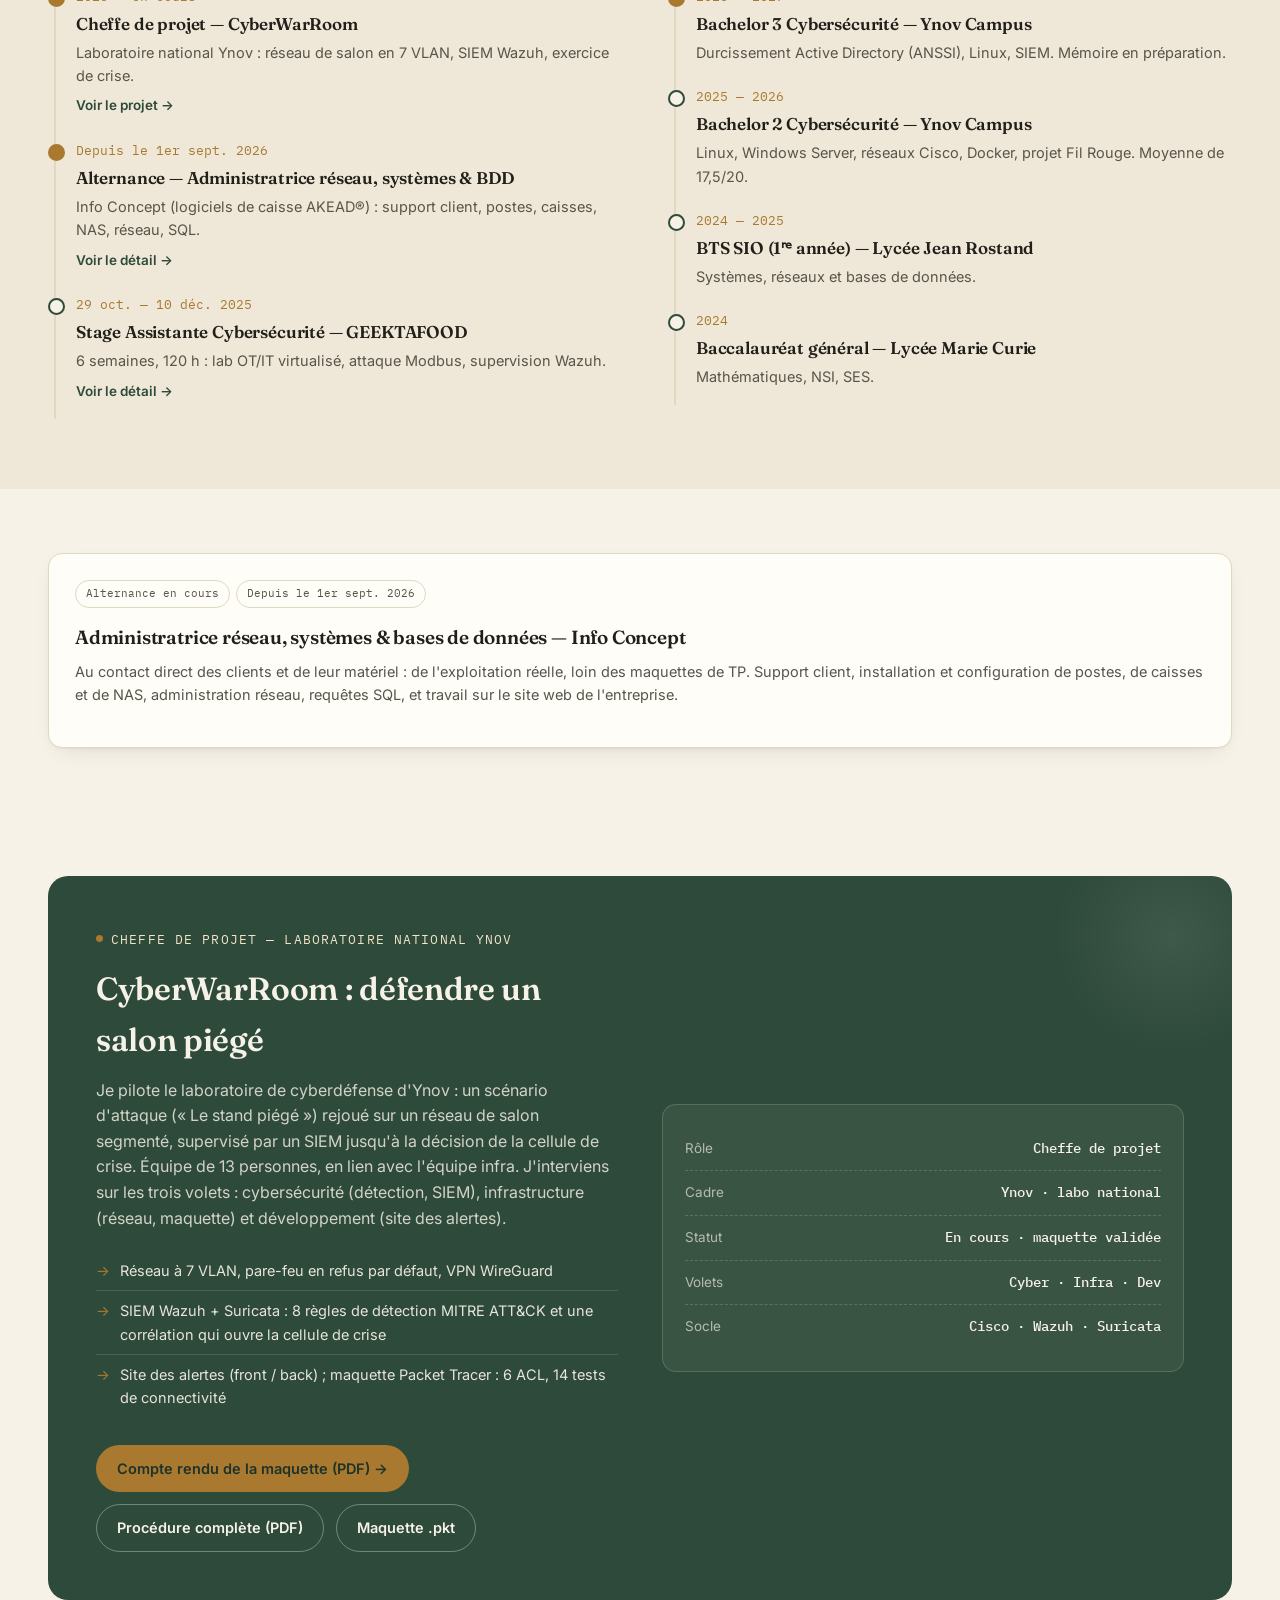
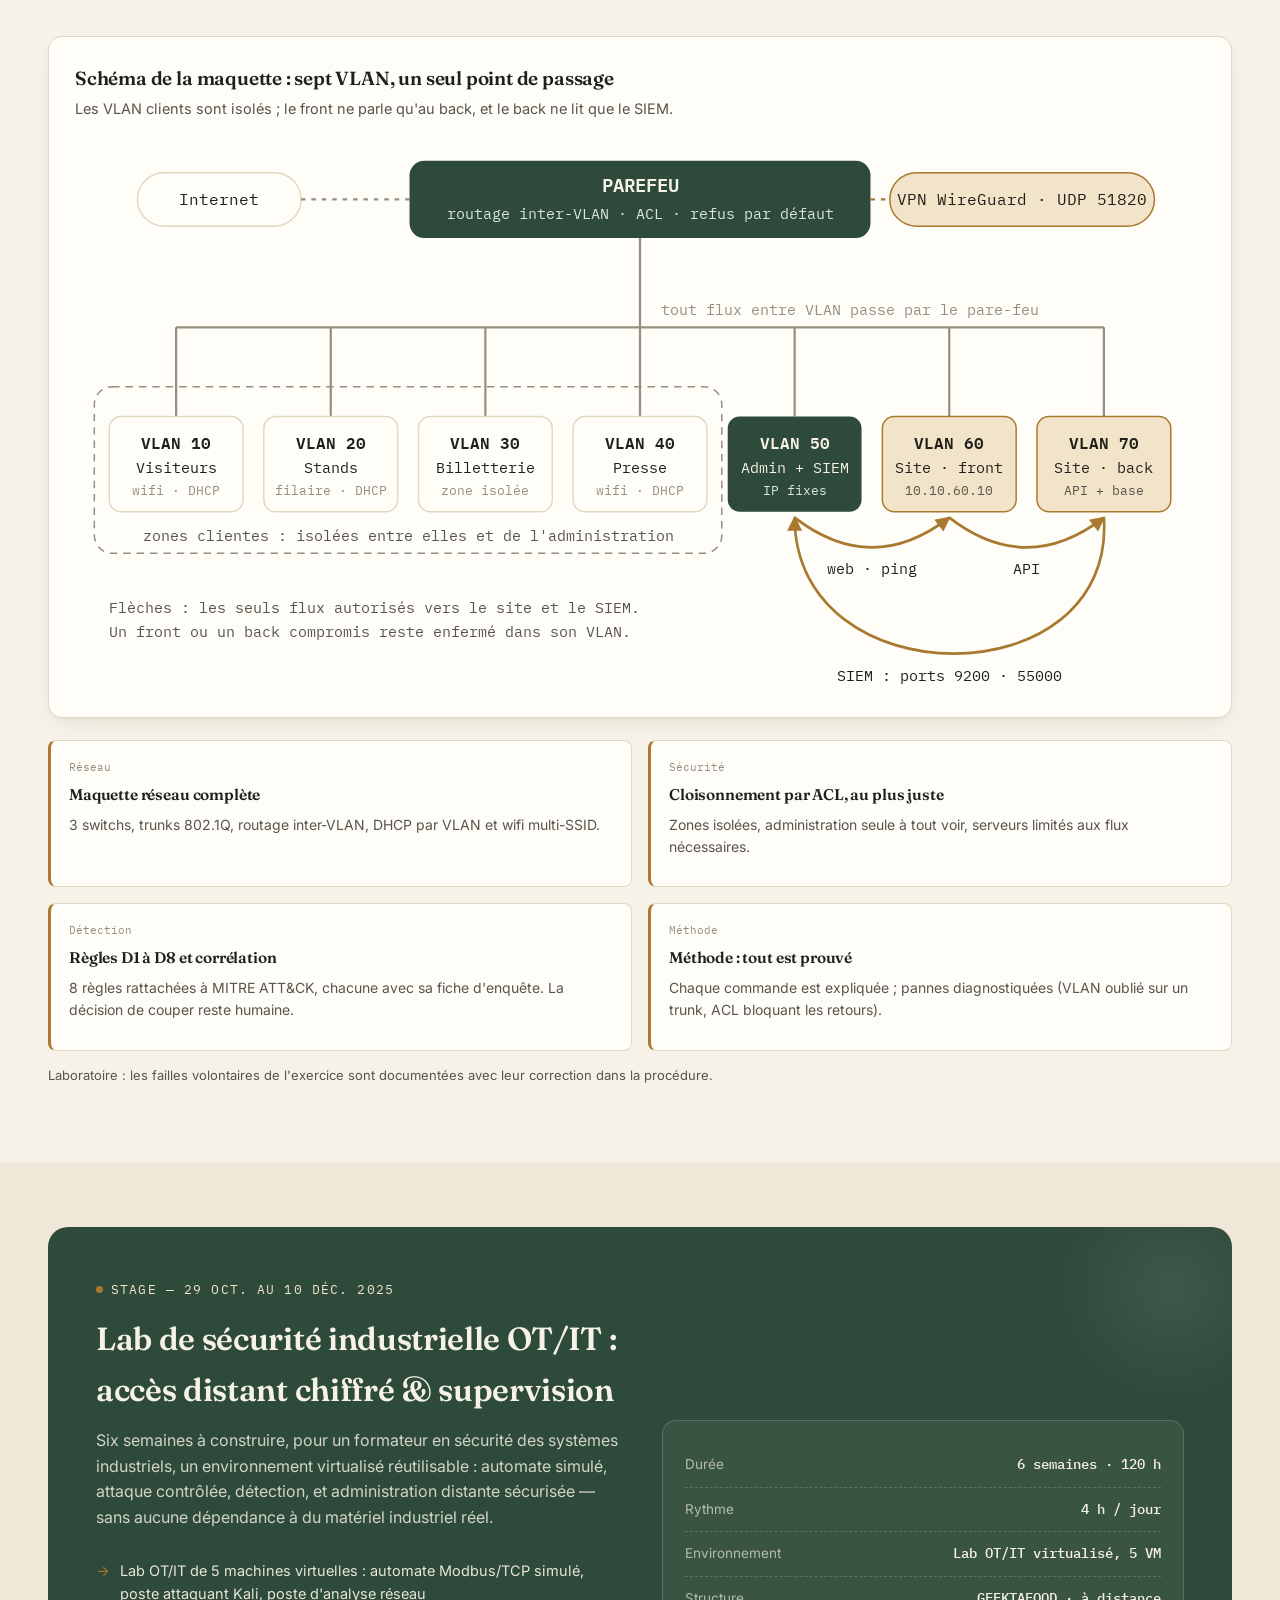
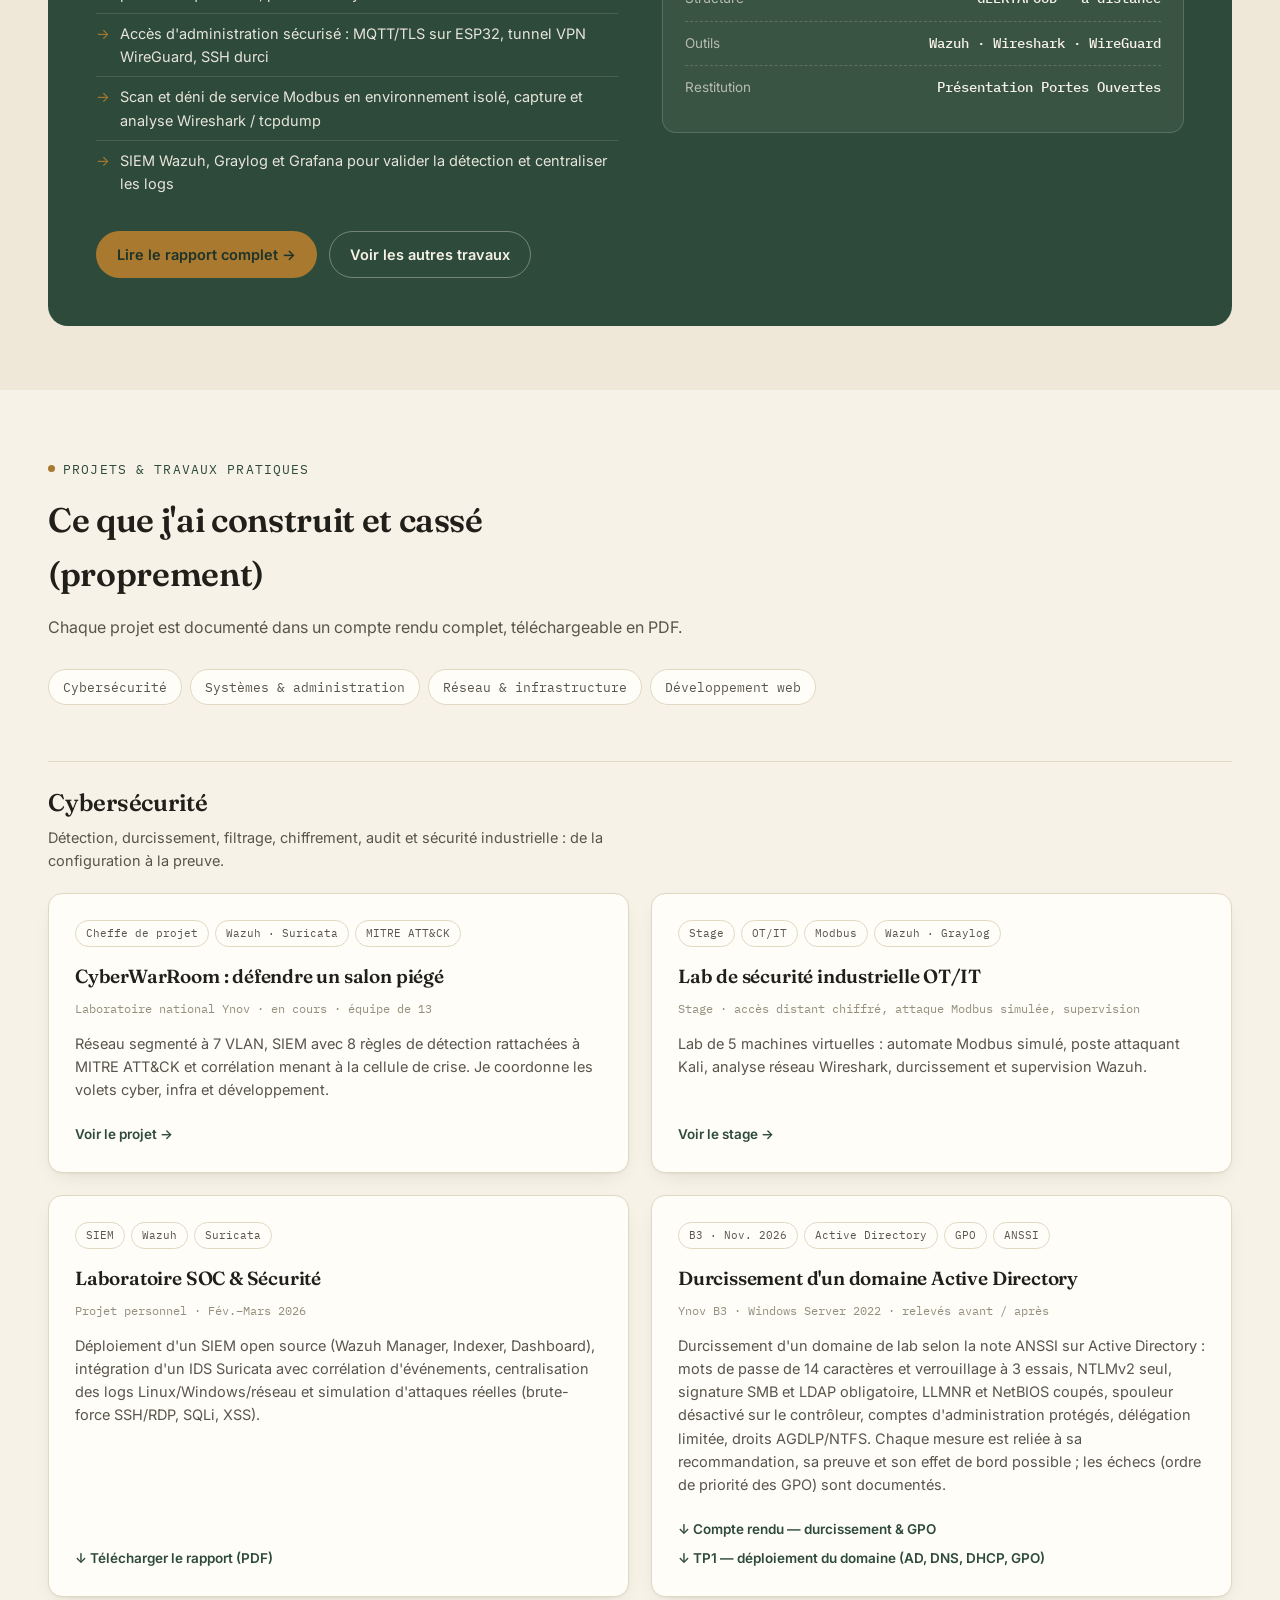
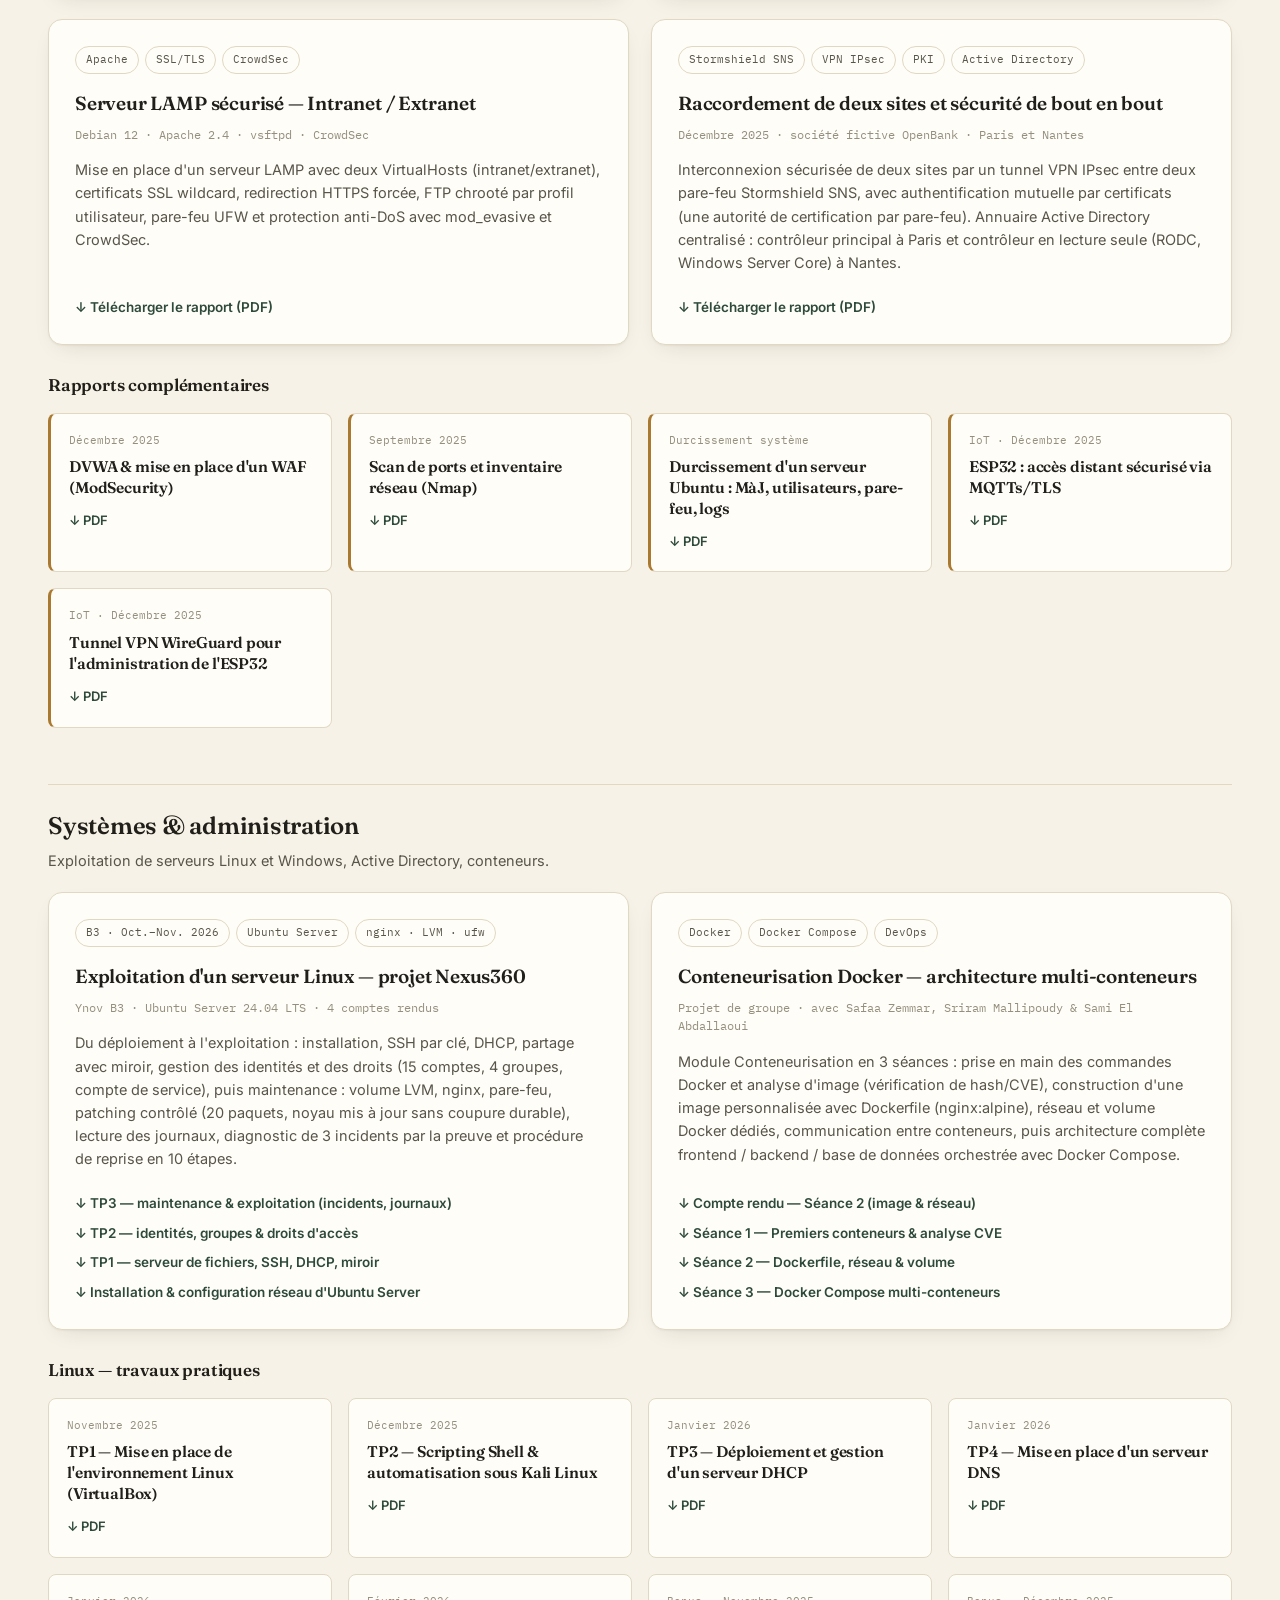
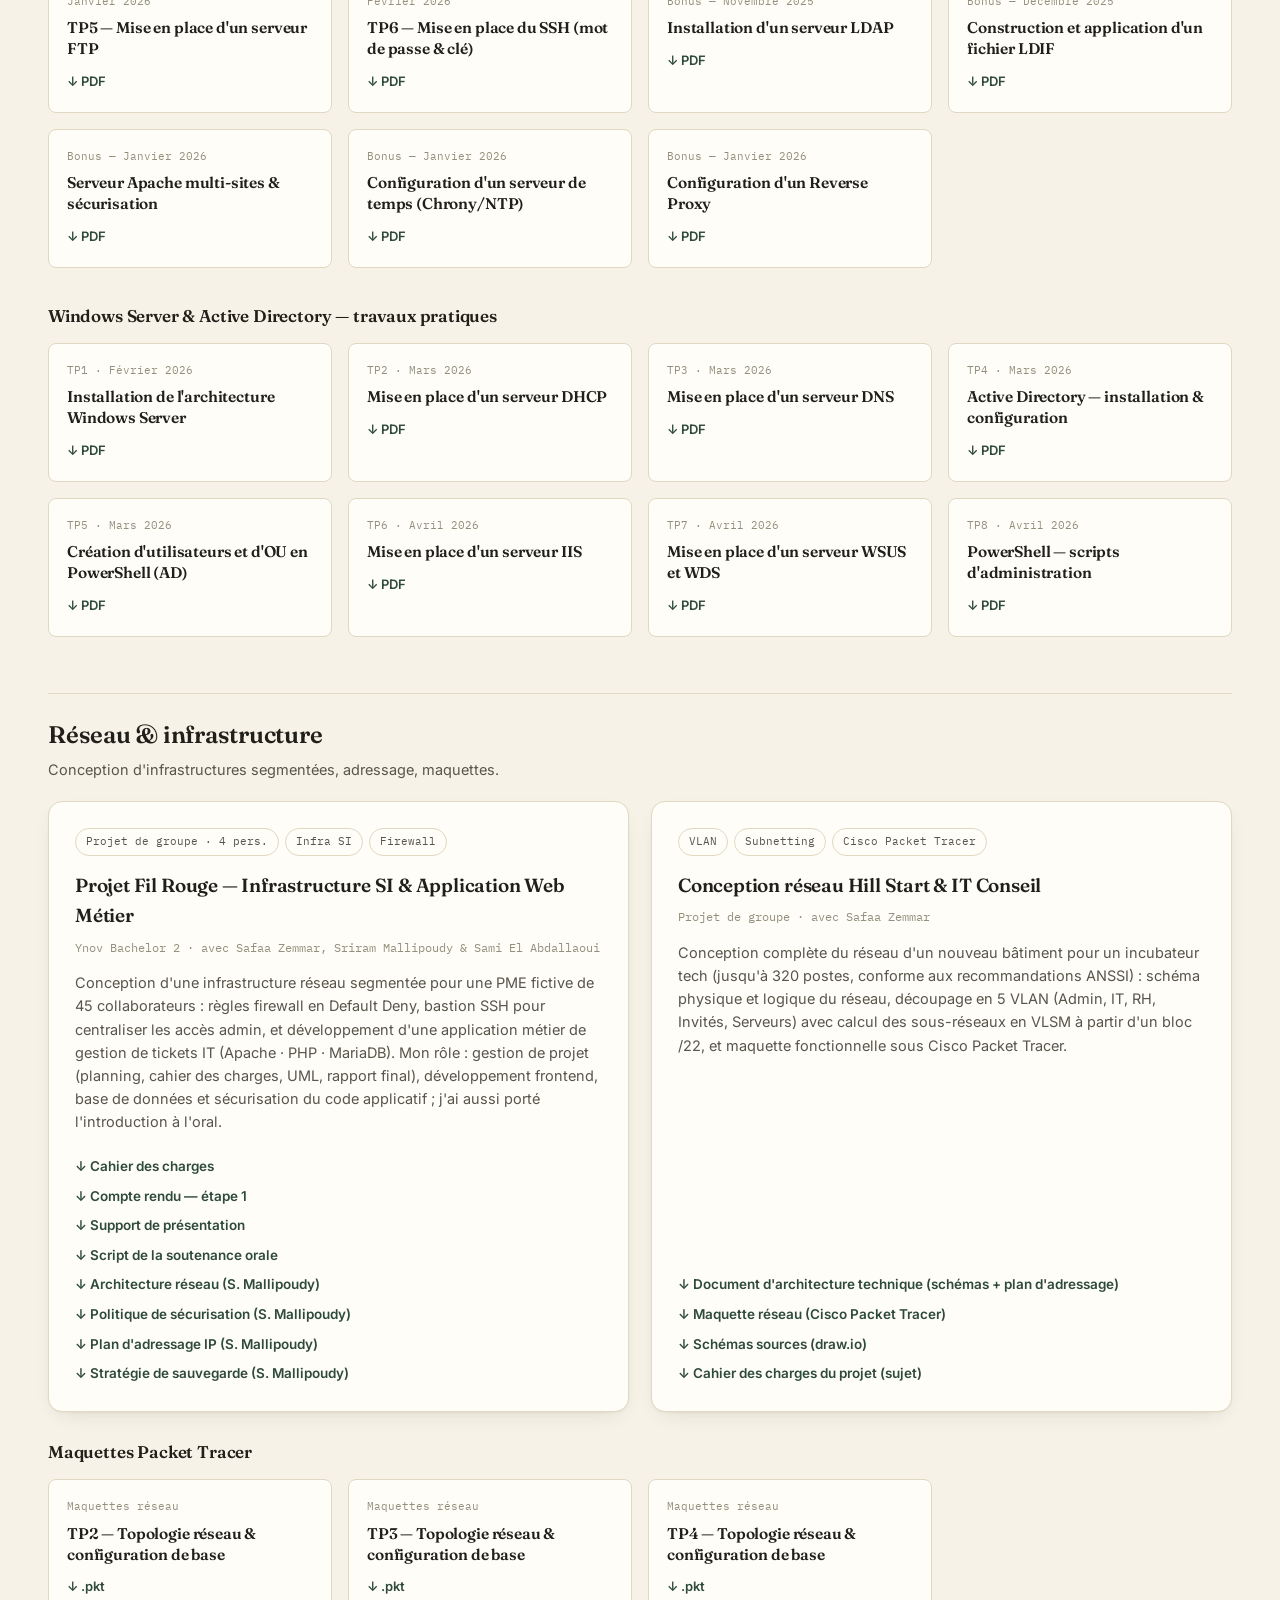
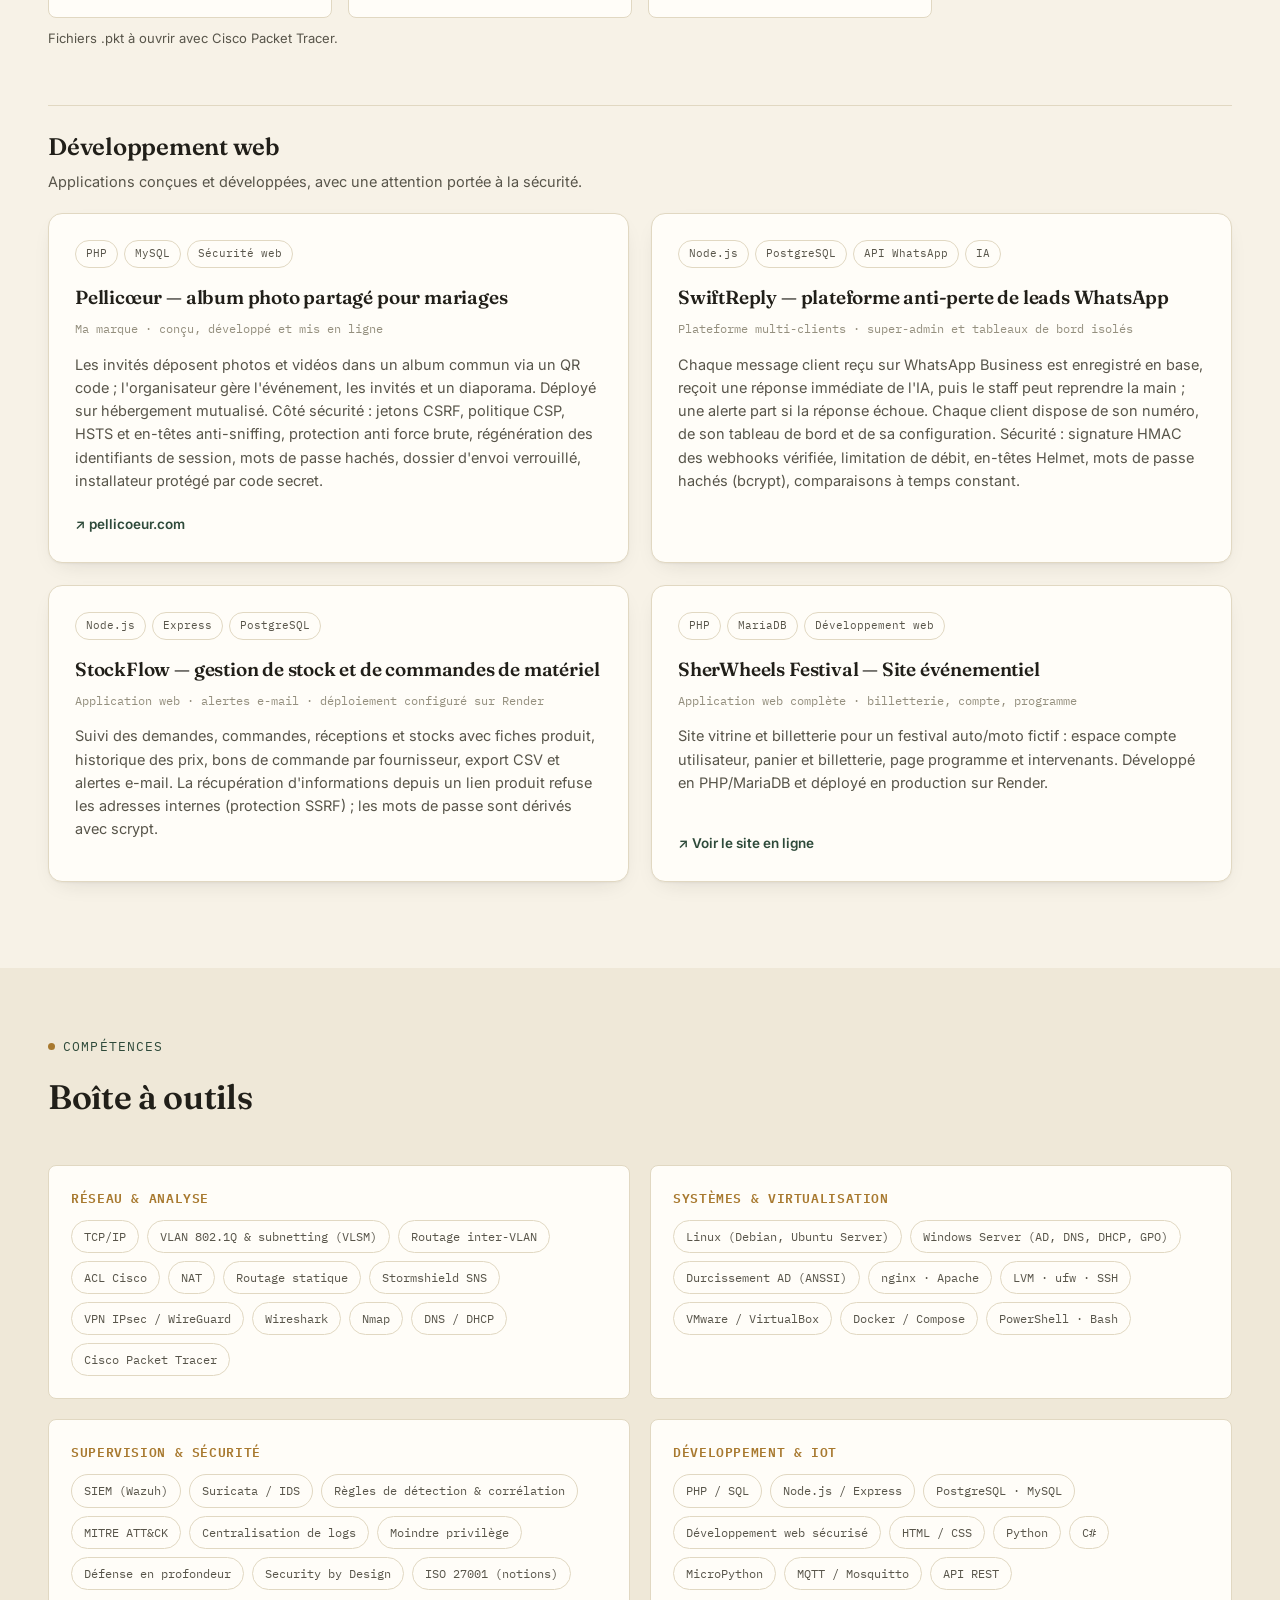
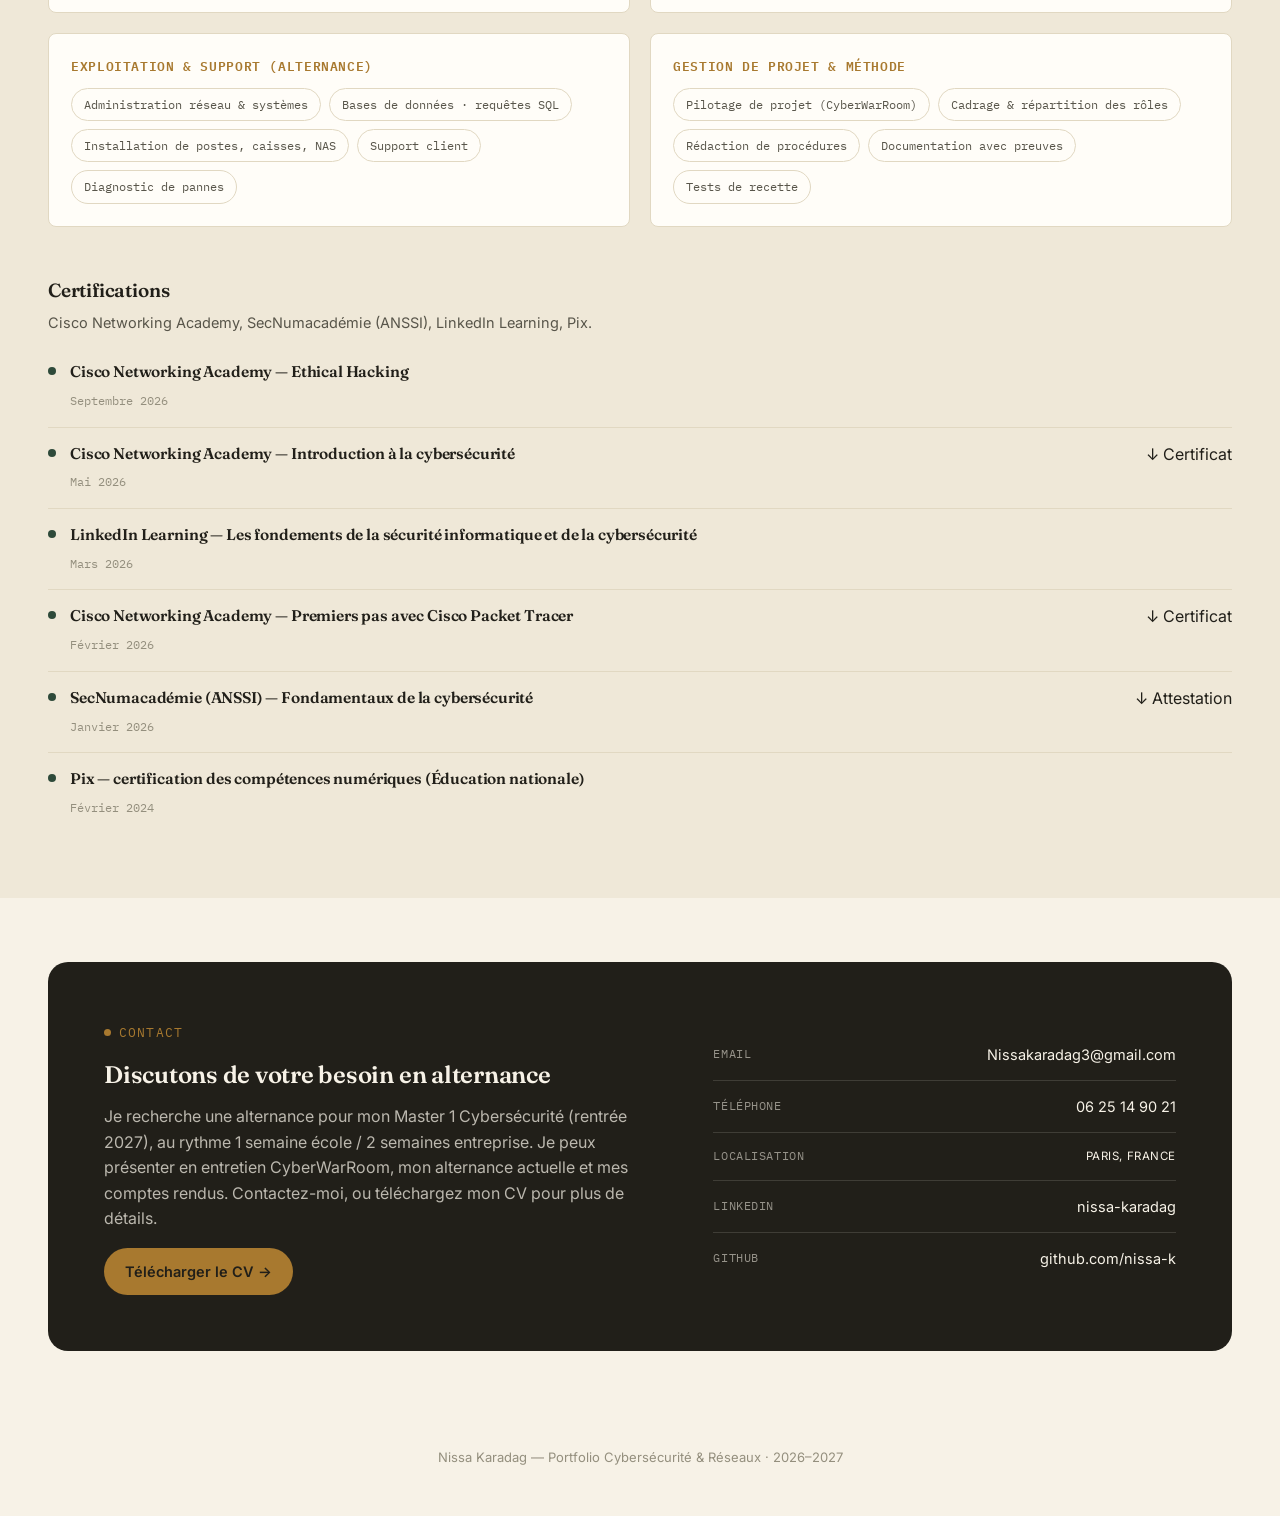
==== commit 1aa7e2ef: "update9" ====
--- a/index.html
+++ b/index.html
@@ -11,7 +11,7 @@
 <meta property="og:title" content="Nissa Karadag — Portfolio Cybersécurité & Réseaux">
 <meta property="og:description" content="Cheffe de projet CyberWarRoom (Ynov), alternante admin réseau/systèmes/BDD, B3 Cybersécurité. Recherche une alternance en Master 1.">
 <meta property="og:type" content="website">
-<link rel="stylesheet" href="assets/css/style.css?v=14">
+<link rel="stylesheet" href="assets/css/style.css?v=16">
 </head>
 <body>
 
@@ -134,44 +134,71 @@
         <span class="eyebrow">Parcours</span>
         <h2>Formation & expériences</h2>
       </div>
-      <div class="timeline">
-        <div class="tl-item current">
-          <span class="tl-year">2026 — en cours</span>
-          <h4>Cheffe de projet — CyberWarRoom (laboratoire national Ynov)</h4>
-          <p>Pilotage d'un laboratoire de cyberdéfense : réseau de salon segmenté en 7 VLAN, SIEM Wazuh, site des alertes et scénario d'attaque rejoué en exercice de crise.</p>
-          <a href="#cyberwarroom" class="tl-link">Voir le projet →</a>
-        </div>
-        <div class="tl-item current">
-          <span class="tl-year">Depuis le 1er sept. 2026</span>
-          <h4>Administratrice réseau, systèmes & bases de données — Info Concept</h4>
-          <p>Entreprise de logiciels de caisse (AKEAD®) : support client, installation et configuration de postes, de caisses et de NAS, administration réseau, requêtes SQL, et travail sur le site web de l'entreprise.</p>
-          <a href="#alternance" class="tl-link">Voir le détail de l'alternance →</a>
-        </div>
-        <div class="tl-item current">
-          <span class="tl-year">2026 — 2027</span>
-          <h4>Bachelor 3 Cybersécurité — Ynov Campus</h4>
-          <p>Durcissement Active Directory (référentiel ANSSI), exploitation de serveurs Linux, sécurisation des infrastructures, SIEM. Mémoire de fin d'année en préparation.</p>
-        </div>
-        <div class="tl-item">
-          <span class="tl-year">29 oct. — 10 déc. 2025</span>
-          <h4>Stage Assistante Cybersécurité — GEEKTAFOOD (6 semaines, 120 h)</h4>
-          <p>Lab de sécurité industrielle OT/IT virtualisé : accès distant chiffré, durcissement, simulation d'attaque Modbus et supervision Wazuh.</p>
-          <a href="#stage" class="tl-link">Voir le détail du stage →</a>
-        </div>
-        <div class="tl-item">
-          <span class="tl-year">2025 — 2026</span>
-          <h4>Bachelor 2 Cybersécurité — Ynov Campus</h4>
-          <p>Administration Linux et Windows Server, réseaux Cisco, Docker, SIEM, projet Fil Rouge d'infrastructure sécurisée. Moyenne de 17,5/20 sur l'année.</p>
-        </div>
-        <div class="tl-item">
-          <span class="tl-year">2024 — 2025</span>
-          <h4>BTS SIO (1ʳᵉ année) — Lycée Jean Rostand</h4>
-          <p>Services informatiques aux organisations : systèmes, réseaux, bases de données. Première année, avant l'entrée à Ynov.</p>
-        </div>
-        <div class="tl-item">
-          <span class="tl-year">2024</span>
-          <h4>Baccalauréat général — Lycée Marie Curie</h4>
-          <p>Spécialités Mathématiques, NSI, SES.</p>
+      <div class="tl-cols">
+        <div>
+          <h3 class="tl-col-title">Expériences</h3>
+          <div class="timeline">
+            <div class="tl-item current">
+              <span class="tl-year">2026 — en cours</span>
+              <h4>Cheffe de projet — CyberWarRoom</h4>
+              <p>Laboratoire national Ynov : réseau de salon en 7 VLAN, SIEM Wazuh, exercice de crise.</p>
+              <a href="#cyberwarroom" class="tl-link">Voir le projet →</a>
+            </div>
+            <div class="tl-item current">
+              <span class="tl-year">Depuis le 1er sept. 2026</span>
+              <h4>Alternance — Administratrice réseau, systèmes & BDD</h4>
+              <p>Info Concept (logiciels de caisse AKEAD®) : support client, postes, caisses, NAS, réseau, SQL.</p>
+              <a href="#alternance" class="tl-link">Voir le détail →</a>
+            </div>
+            <div class="tl-item">
+              <span class="tl-year">29 oct. — 10 déc. 2025</span>
+              <h4>Stage Assistante Cybersécurité — GEEKTAFOOD</h4>
+              <p>6 semaines, 120 h : lab OT/IT virtualisé, attaque Modbus, supervision Wazuh.</p>
+              <a href="#stage" class="tl-link">Voir le détail →</a>
+            </div>
+          </div>
+        </div>
+        <div>
+          <h3 class="tl-col-title">Formation</h3>
+          <div class="timeline">
+            <div class="tl-item current">
+              <span class="tl-year">2026 — 2027</span>
+              <h4>Bachelor 3 Cybersécurité — Ynov Campus</h4>
+              <p>Durcissement Active Directory (ANSSI), Linux, SIEM. Mémoire en préparation.</p>
+            </div>
+            <div class="tl-item">
+              <span class="tl-year">2025 — 2026</span>
+              <h4>Bachelor 2 Cybersécurité — Ynov Campus</h4>
+              <p>Linux, Windows Server, réseaux Cisco, Docker, projet Fil Rouge. Moyenne de 17,5/20.</p>
+            </div>
+            <div class="tl-item">
+              <span class="tl-year">2024 — 2025</span>
+              <h4>BTS SIO (1ʳᵉ année) — Lycée Jean Rostand</h4>
+              <p>Systèmes, réseaux et bases de données.</p>
+            </div>
+            <div class="tl-item">
+              <span class="tl-year">2024</span>
+              <h4>Baccalauréat général — Lycée Marie Curie</h4>
+              <p>Mathématiques, NSI, SES.</p>
+            </div>
+          </div>
+        </div>
+      </div>
+    </div>
+  </section>
+
+  <!-- ============ ALTERNANCE ============ -->
+  <section id="alternance">
+    <div class="container">
+      <div class="project-card">
+        <div>
+          <div class="tag-row"><span class="tag">Alternance en cours</span><span class="tag">Depuis le 1er sept. 2026</span></div>
+          <h3>Administratrice réseau, systèmes & bases de données — Info Concept</h3>
+          <p>
+            Au contact direct des clients et de leur matériel : de l'exploitation réelle, loin des maquettes de TP.
+            Support client, installation et configuration de postes, de caisses et de NAS, administration réseau,
+            requêtes SQL, et travail sur le site web de l'entreprise.
+          </p>
         </div>
       </div>
     </div>
@@ -327,34 +354,36 @@
     </div>
   </section>
 
-  <!-- ============ EXPÉRIENCE PROFESSIONNELLE ============ -->
-  <section id="alternance" class="alt">
+  <!-- ============ STAGE SPOTLIGHT ============ -->
+  <section id="stage" class="alt">
     <div class="container">
-      <div class="section-head">
-        <span class="eyebrow">Expérience professionnelle</span>
-        <h2>Alternance en cours et stage</h2>
-      </div>
-      <div class="featured-grid">
-        <div class="project-card">
-          <div class="tag-row"><span class="tag">En cours</span><span class="tag">Depuis le 1er sept. 2026</span></div>
-          <h3>Administratrice réseau, systèmes & bases de données</h3>
-          <div class="meta">Alternance · Info Concept · logiciels de caisse (AKEAD®)</div>
-          <p>
-            Au contact direct des clients et de leur matériel : de l'exploitation réelle, loin des maquettes de TP.
-            Support client, installation et configuration de postes, de caisses et de NAS, administration réseau,
-            requêtes SQL, et travail sur le site web de l'entreprise.
-          </p>
-        </div>
-        <div class="project-card" id="stage">
-          <div class="tag-row"><span class="tag">29 oct. – 10 déc. 2025</span><span class="tag">120 h</span><span class="tag">GEEKTAFOOD · à distance</span></div>
-          <h3>Stage — Lab de sécurité industrielle OT/IT</h3>
-          <div class="meta">Accès distant chiffré & supervision</div>
-          <p>
-            Construction d'un environnement virtualisé réutilisable de 5 machines : automate Modbus/TCP simulé, poste
-            attaquant Kali, analyse Wireshark, accès d'administration chiffré (MQTT/TLS, WireGuard, SSH durci),
-            détection et logs avec Wazuh, Graylog et Grafana.
-          </p>
-          <div class="card-actions"><a href="rapport-stage/index.html" class="link-dl">Lire le rapport complet →</a></div>
+      <div class="spotlight">
+        <div>
+          <span class="eyebrow">Stage — 29 oct. au 10 déc. 2025</span>
+          <h2>Lab de sécurité industrielle OT/IT : accès distant chiffré & supervision</h2>
+          <p>
+            Six semaines à construire, pour un formateur en sécurité des systèmes industriels, un environnement
+            virtualisé réutilisable : automate simulé, attaque contrôlée, détection, et administration distante
+            sécurisée — sans aucune dépendance à du matériel industriel réel.
+          </p>
+          <ul>
+            <li>Lab OT/IT de 5 machines virtuelles : automate Modbus/TCP simulé, poste attaquant Kali, poste d'analyse réseau</li>
+            <li>Accès d'administration sécurisé : MQTT/TLS sur ESP32, tunnel VPN WireGuard, SSH durci</li>
+            <li>Scan et déni de service Modbus en environnement isolé, capture et analyse Wireshark / tcpdump</li>
+            <li>SIEM Wazuh, Graylog et Grafana pour valider la détection et centraliser les logs</li>
+          </ul>
+          <div class="spotlight-actions">
+            <a href="rapport-stage/index.html" class="btn btn-primary">Lire le rapport complet →</a>
+            <a href="#projets" class="btn btn-ghost">Voir les autres travaux</a>
+          </div>
+        </div>
+        <div class="spotlight-panel">
+          <div class="kv"><span>Durée</span><b>6 semaines · 120 h</b></div>
+          <div class="kv"><span>Rythme</span><b>4 h / jour</b></div>
+          <div class="kv"><span>Environnement</span><b>Lab OT/IT virtualisé, 5 VM</b></div>
+          <div class="kv"><span>Structure</span><b>GEEKTAFOOD · à distance</b></div>
+          <div class="kv"><span>Outils</span><b>Wazuh · Wireshark · WireGuard</b></div>
+          <div class="kv"><span>Restitution</span><b>Présentation Portes Ouvertes</b></div>
         </div>
       </div>
     </div>
--- a/assets/css/style.css
+++ b/assets/css/style.css
@@ -388,3 +388,11 @@
 .cs-label{ font-family:'IBM Plex Mono',monospace; font-size:12px; color:var(--ink-soft); min-width:120px; }
 @media (max-width:560px){ .cs-label{ min-width:100%; } }
 @media (max-width:1400px) and (min-width:1121px){ .brand-role{ display:none; } .nav{ gap:14px; } }
+
+@media (max-width:880px){ #alternance .project-card{ grid-template-columns:1fr !important; gap:14px !important; } }
+
+.tl-cols{ display:grid; grid-template-columns:1fr 1fr; gap:56px; align-items:start; }
+.tl-col-title{ font-family:var(--font-mono); font-size:12.5px; letter-spacing:.08em; text-transform:uppercase; color:var(--ink-soft); margin:0 0 18px; }
+.tl-cols .tl-item{ padding-bottom:22px; }
+.tl-cols .tl-item h4{ font-size:17px; }
+@media (max-width:880px){ .tl-cols{ grid-template-columns:1fr; gap:32px; } }
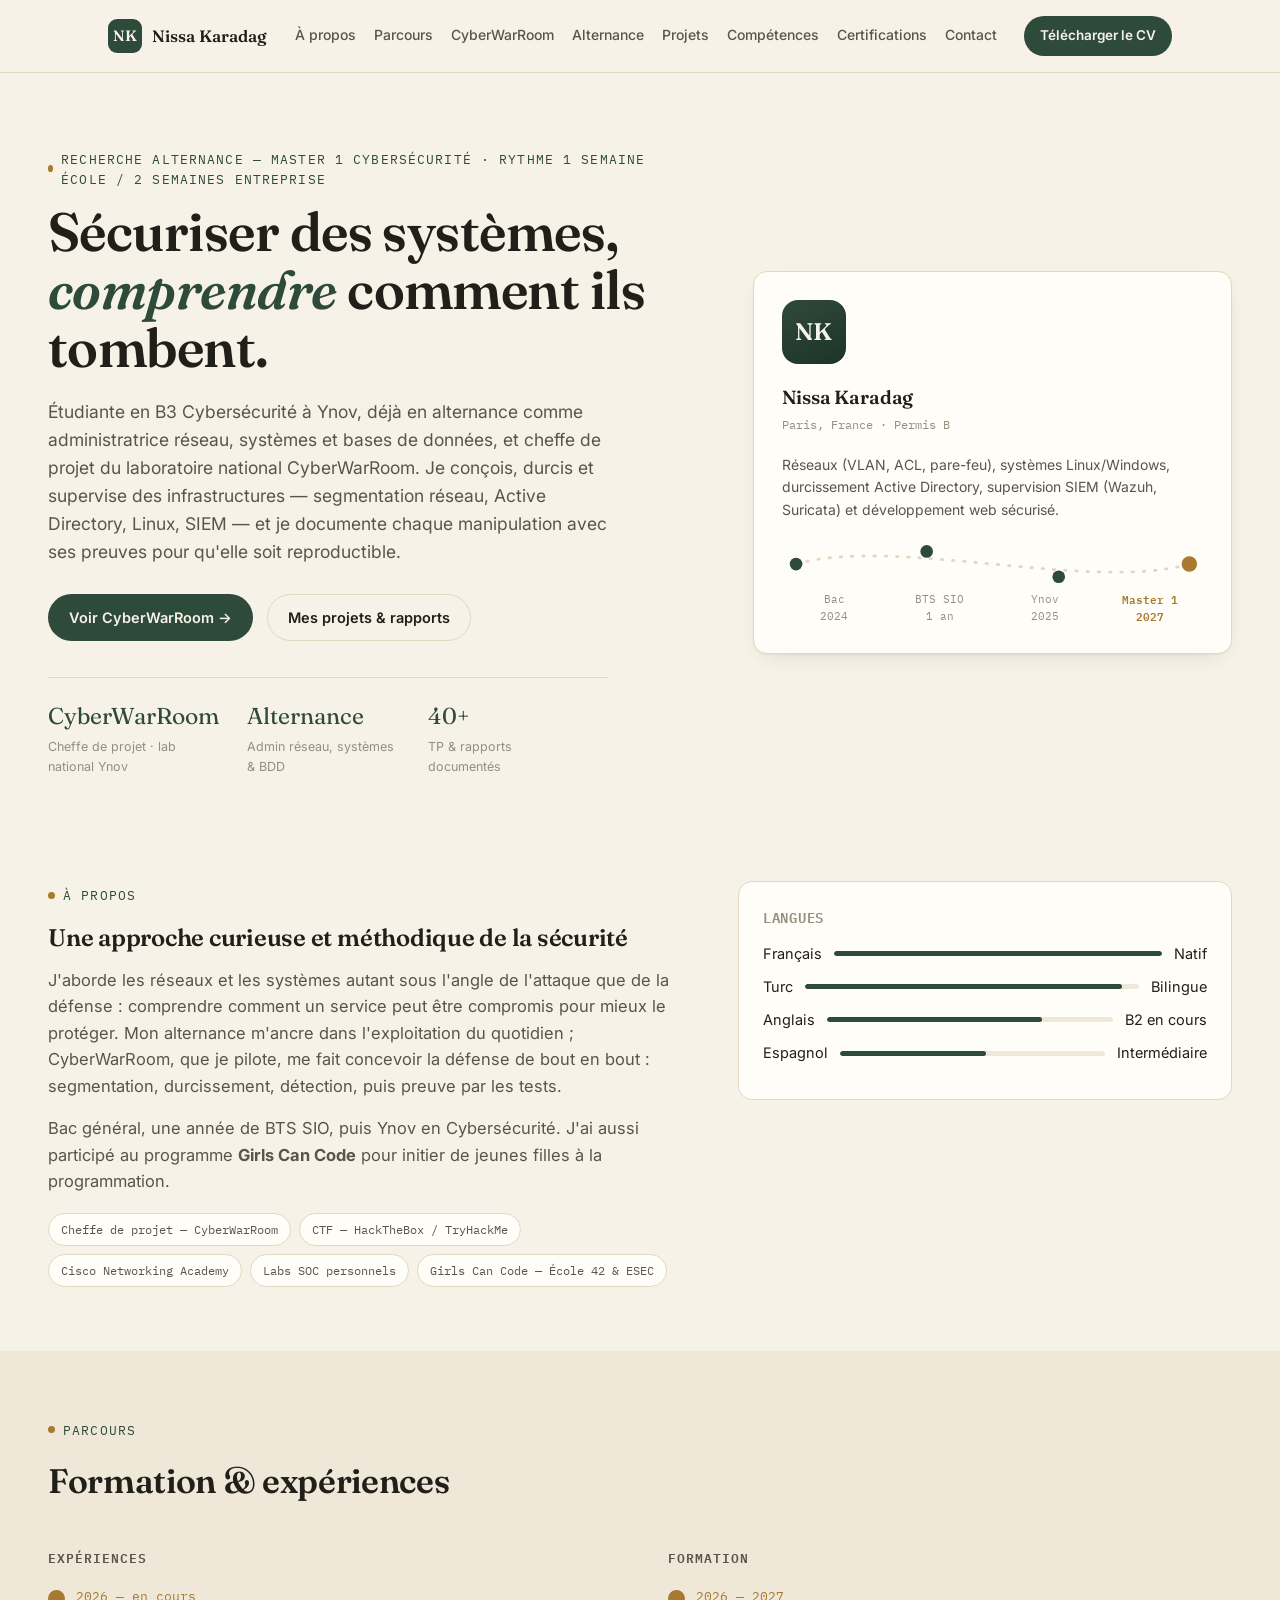
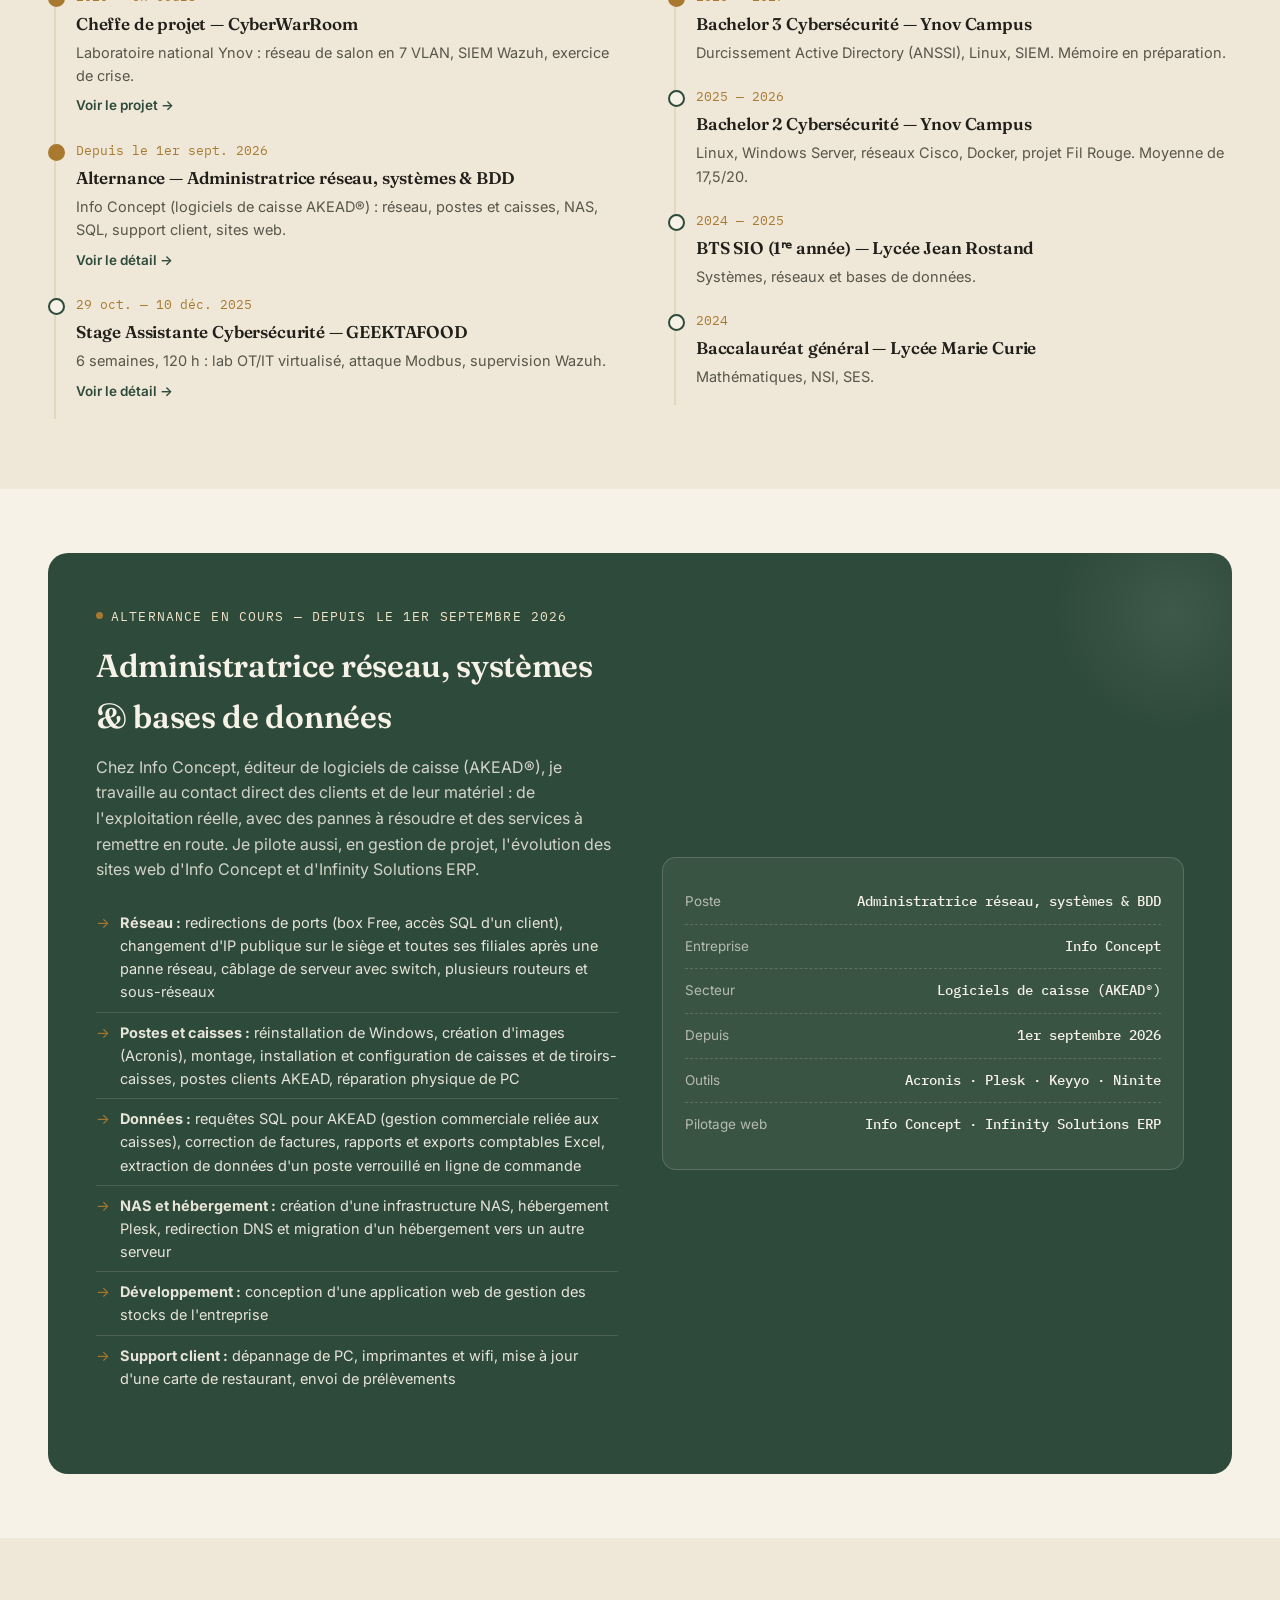
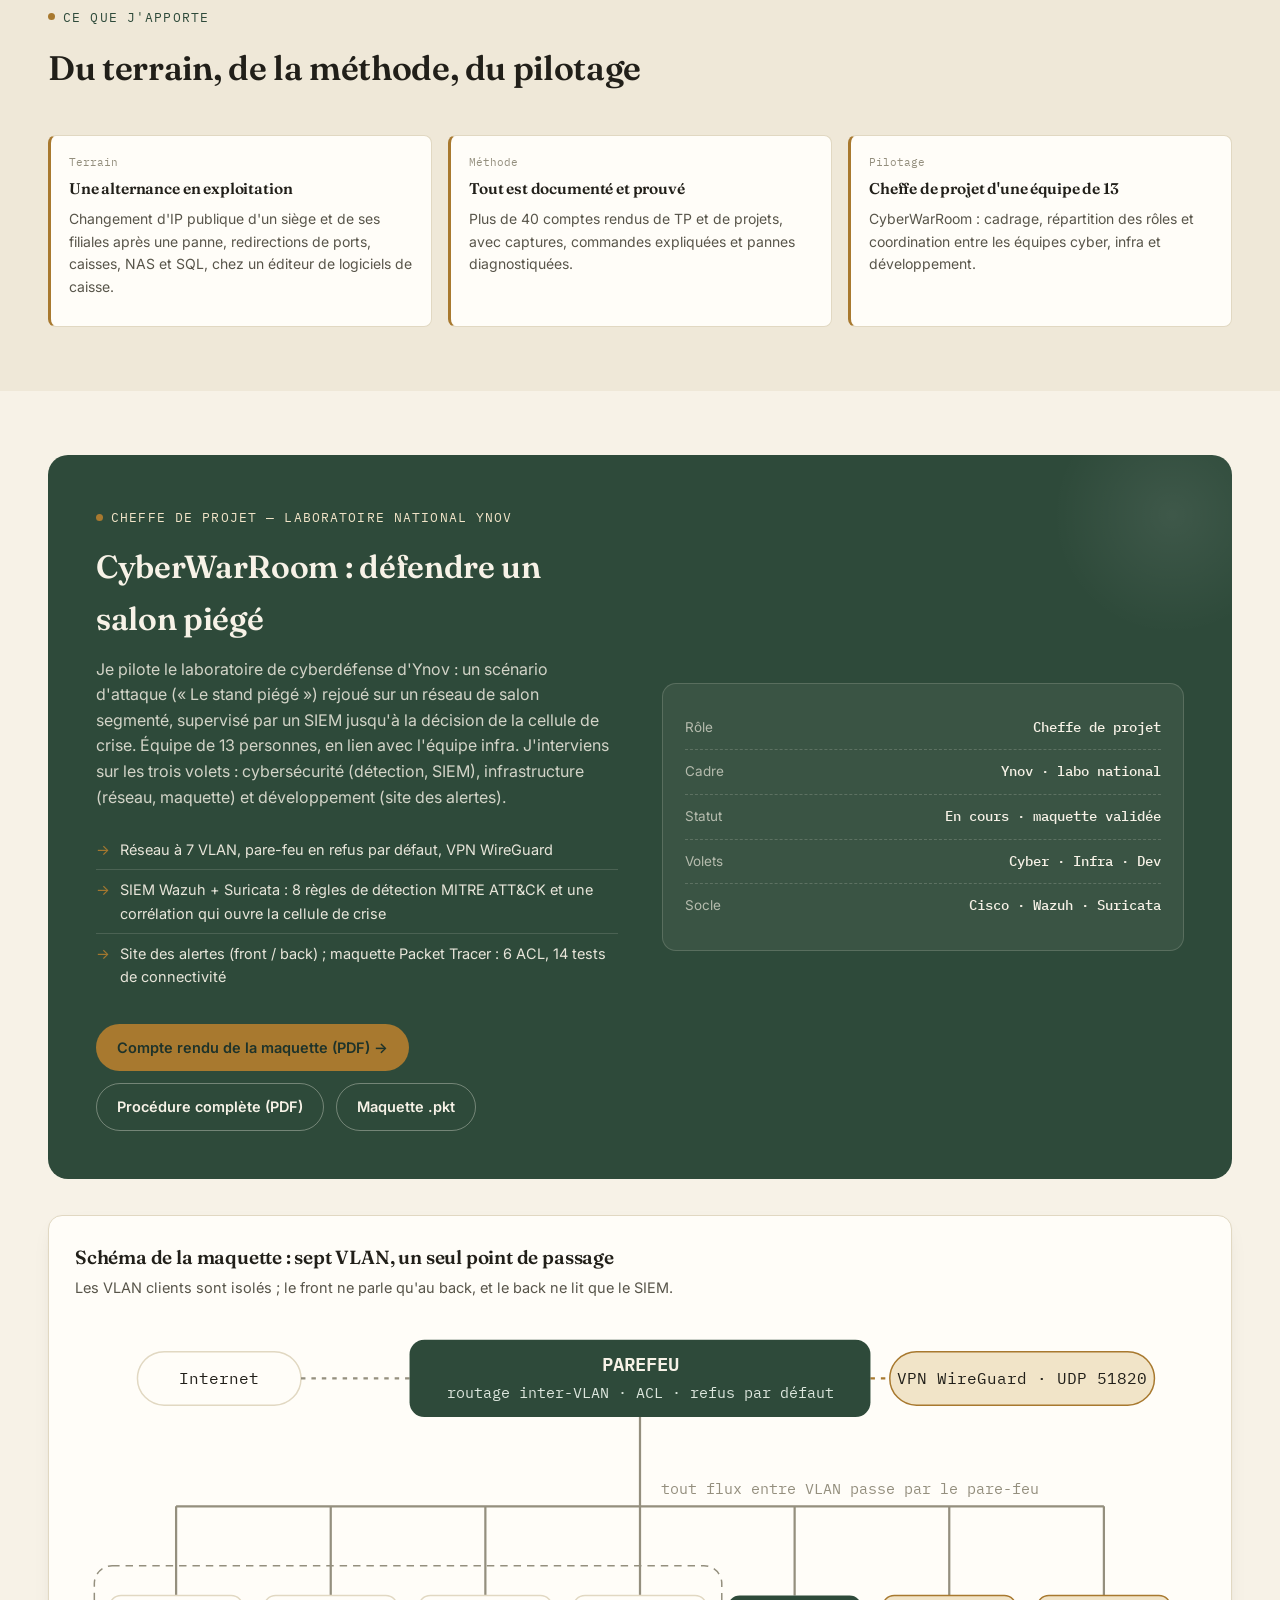
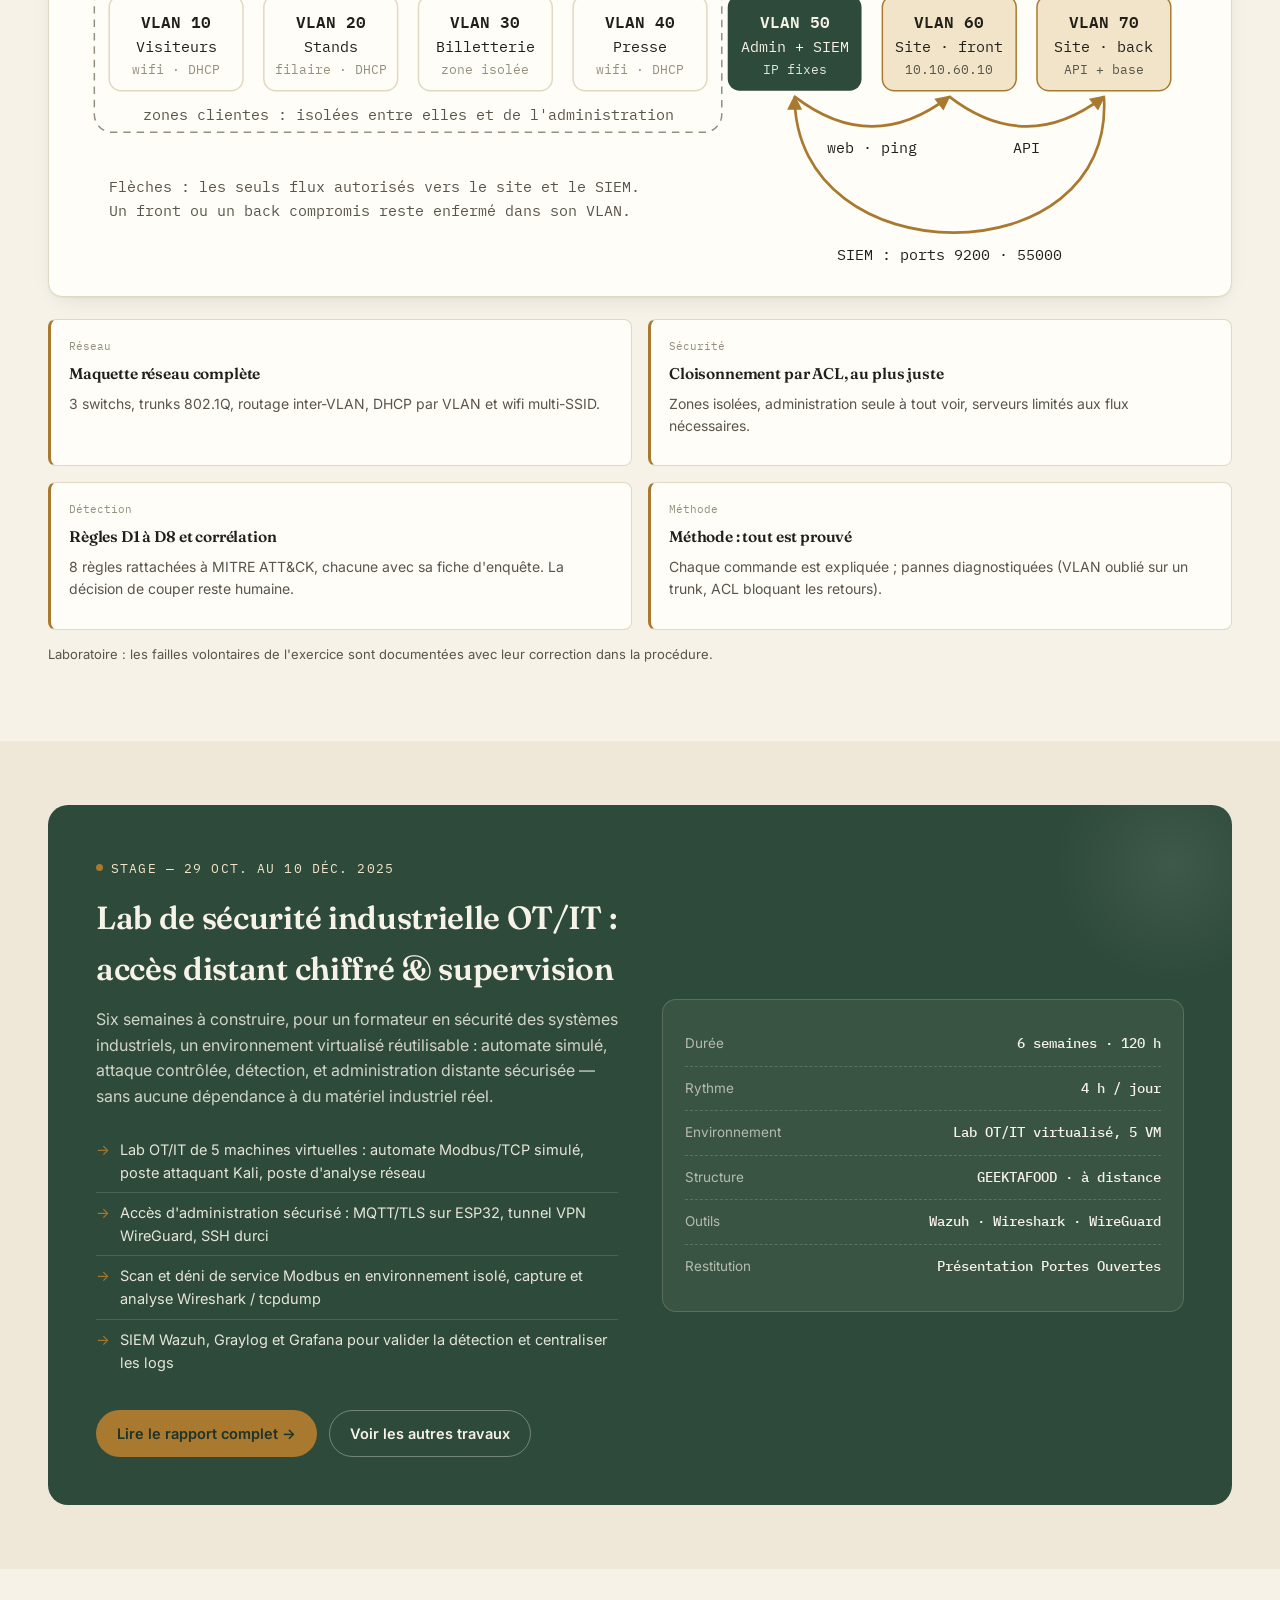
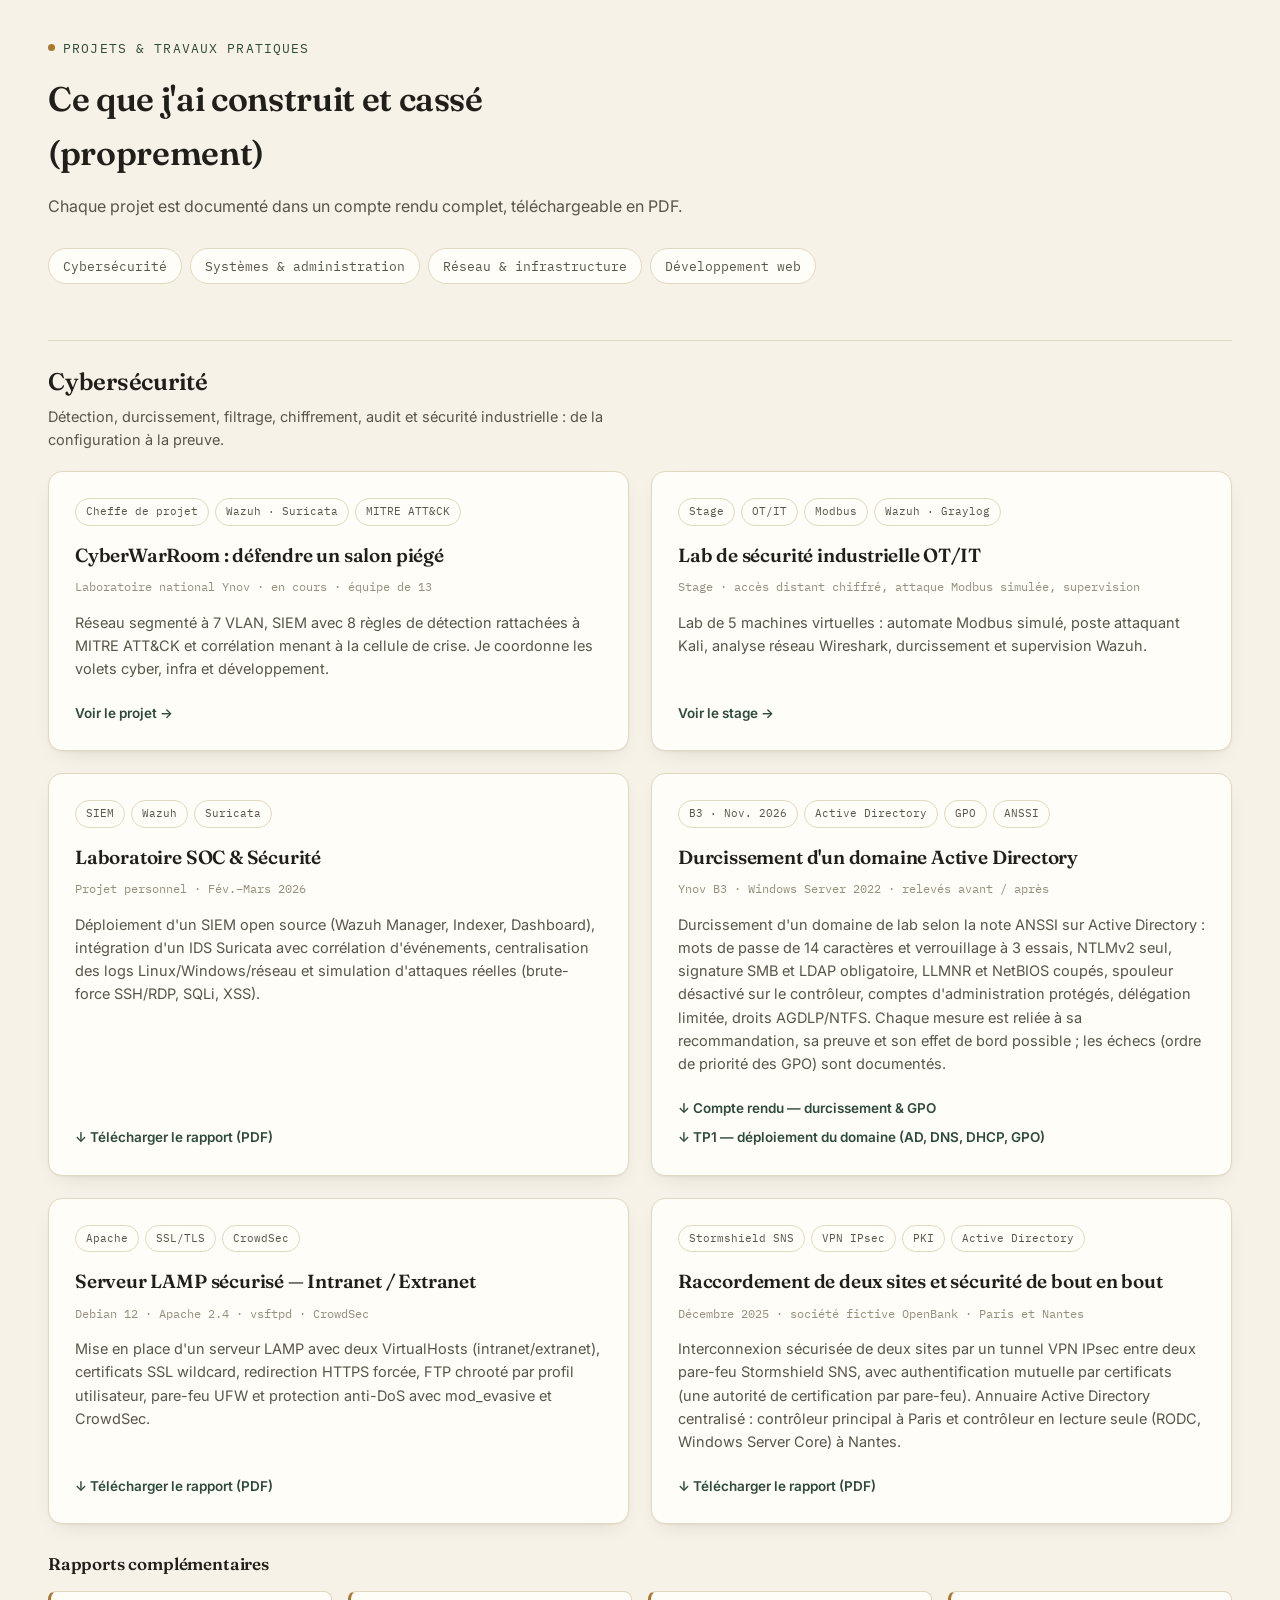
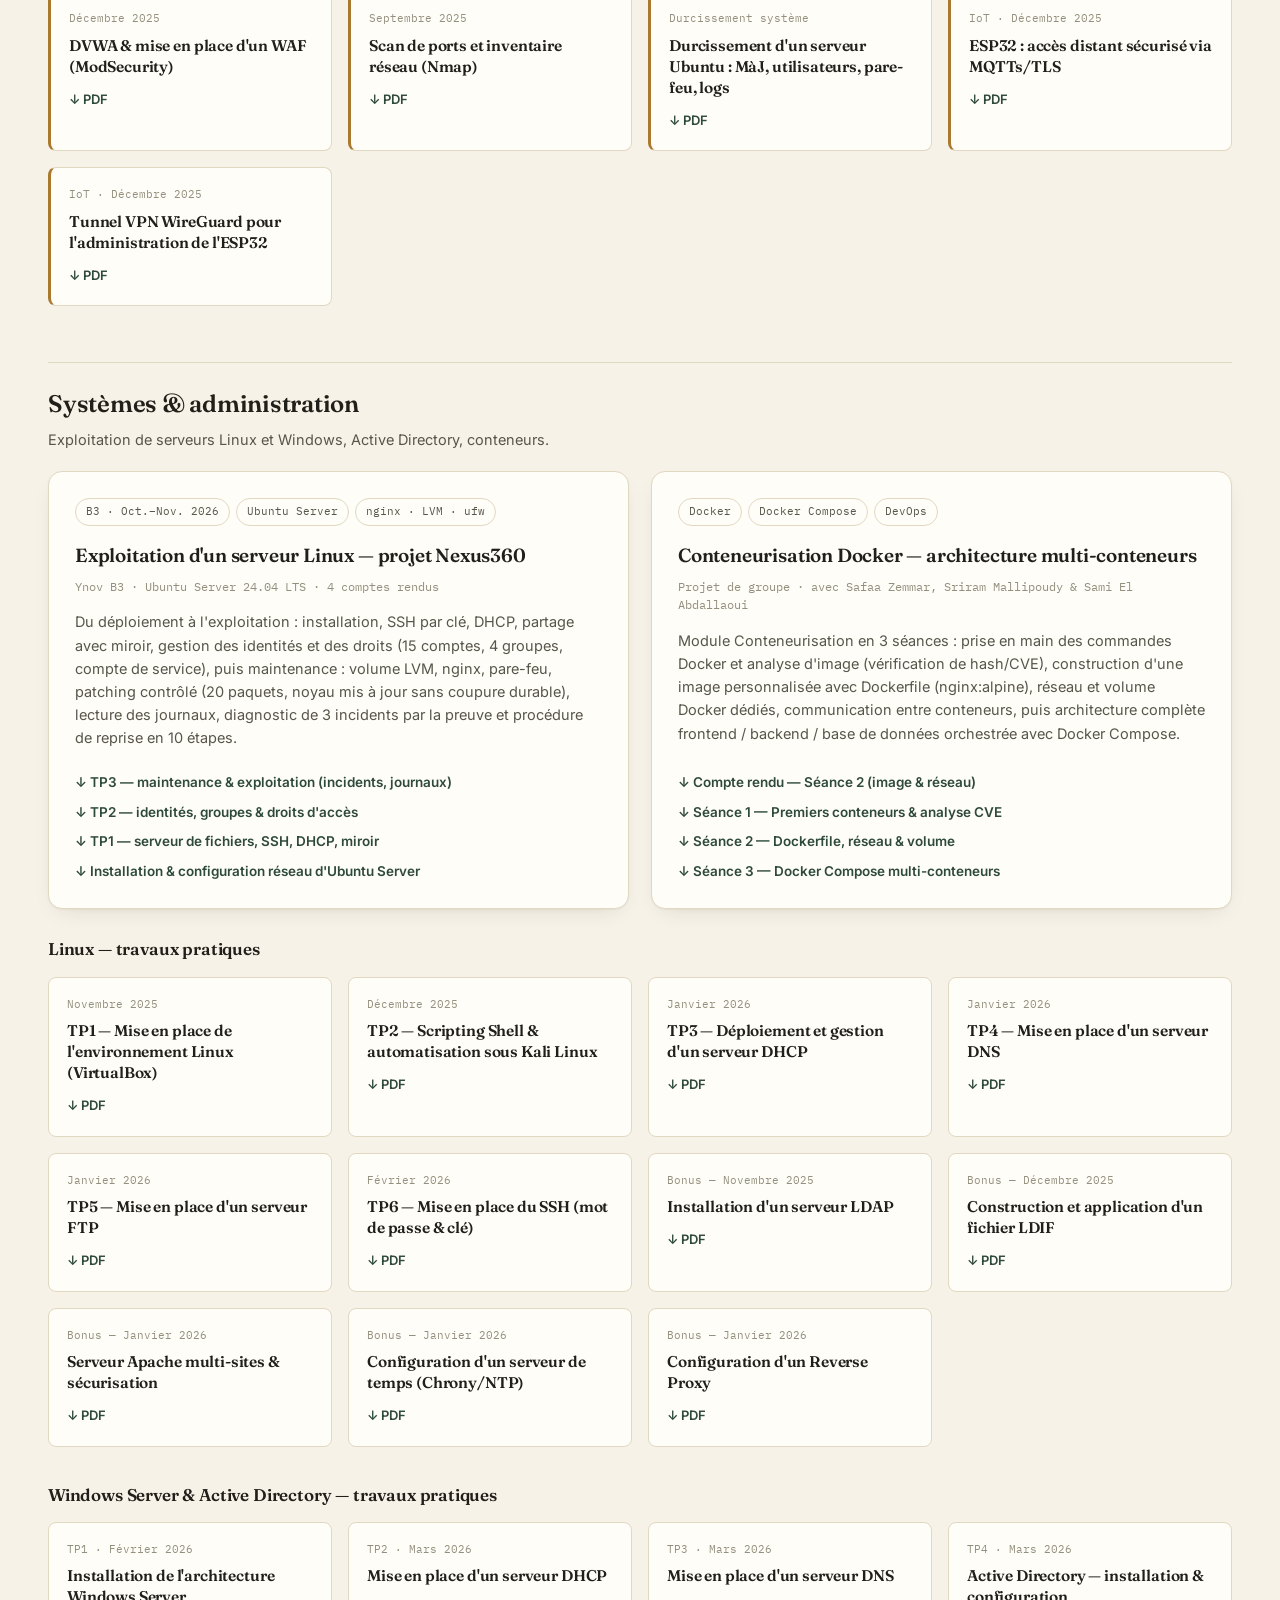
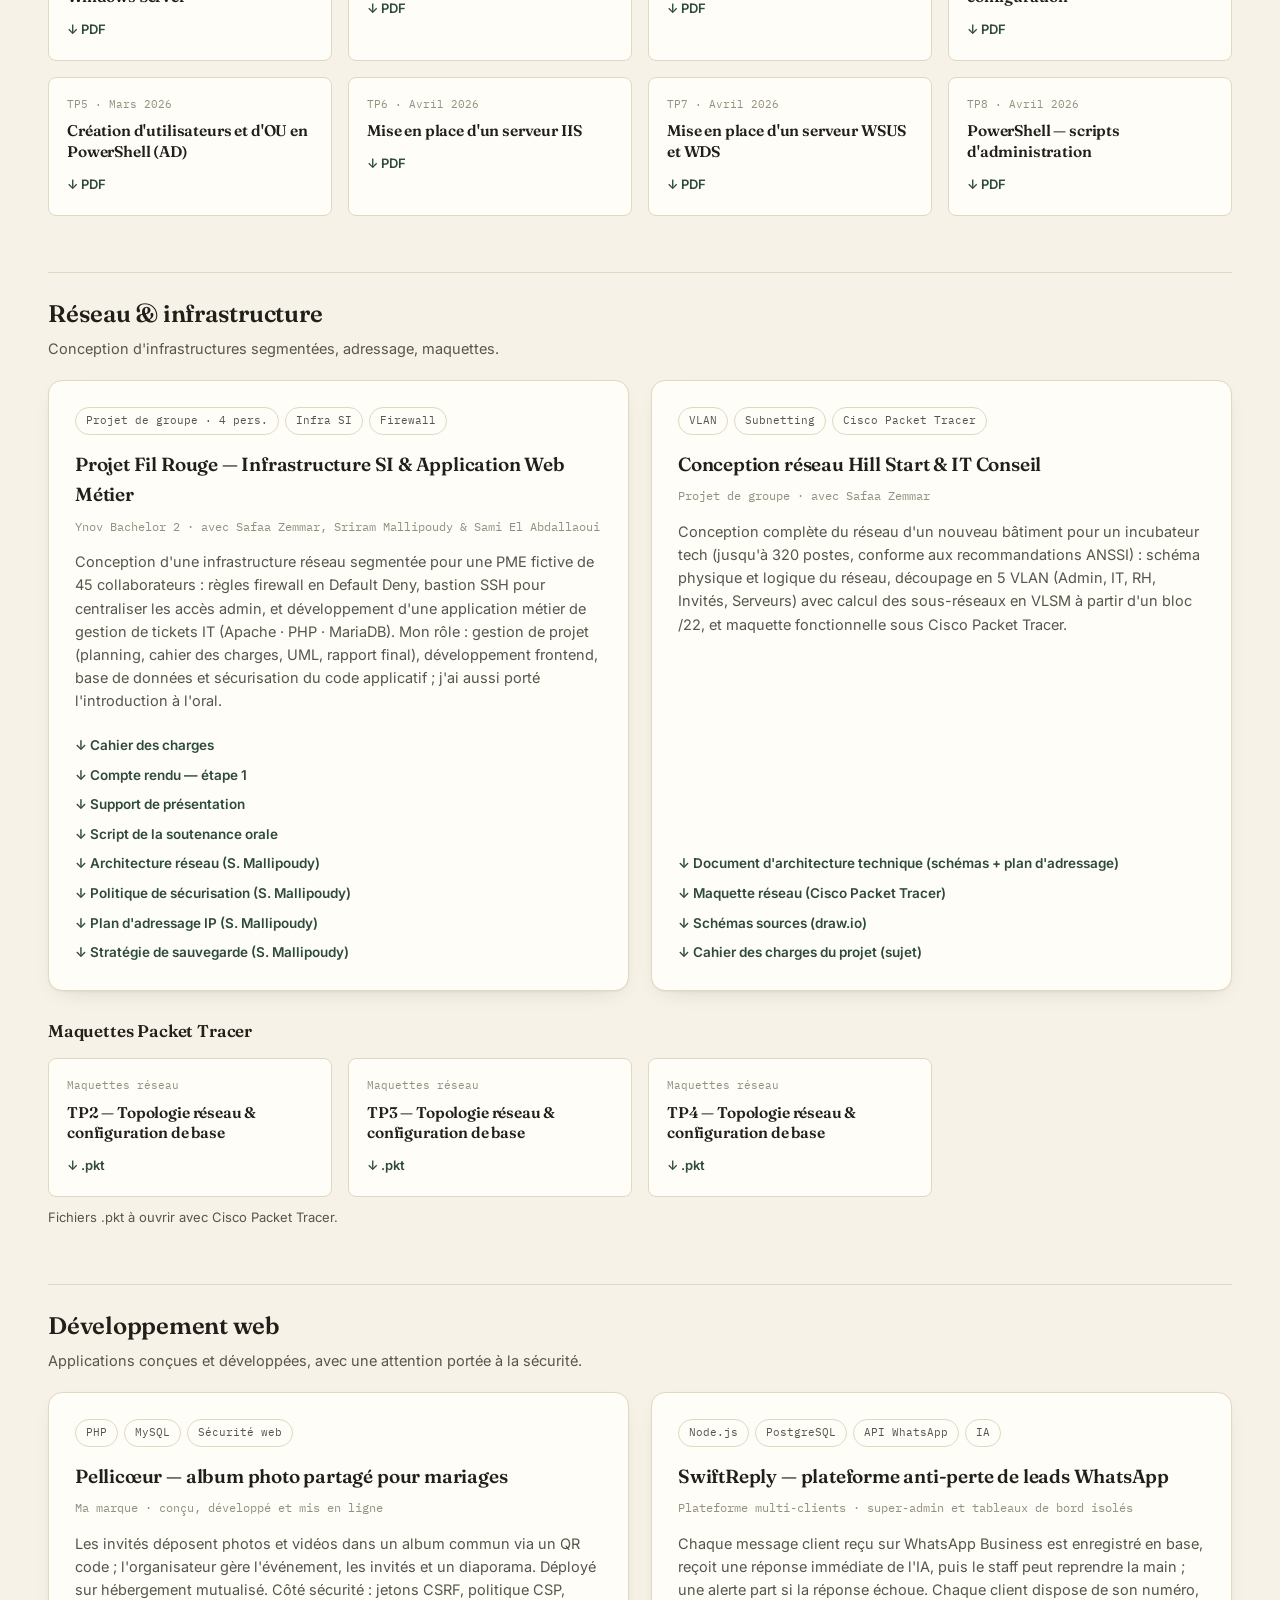
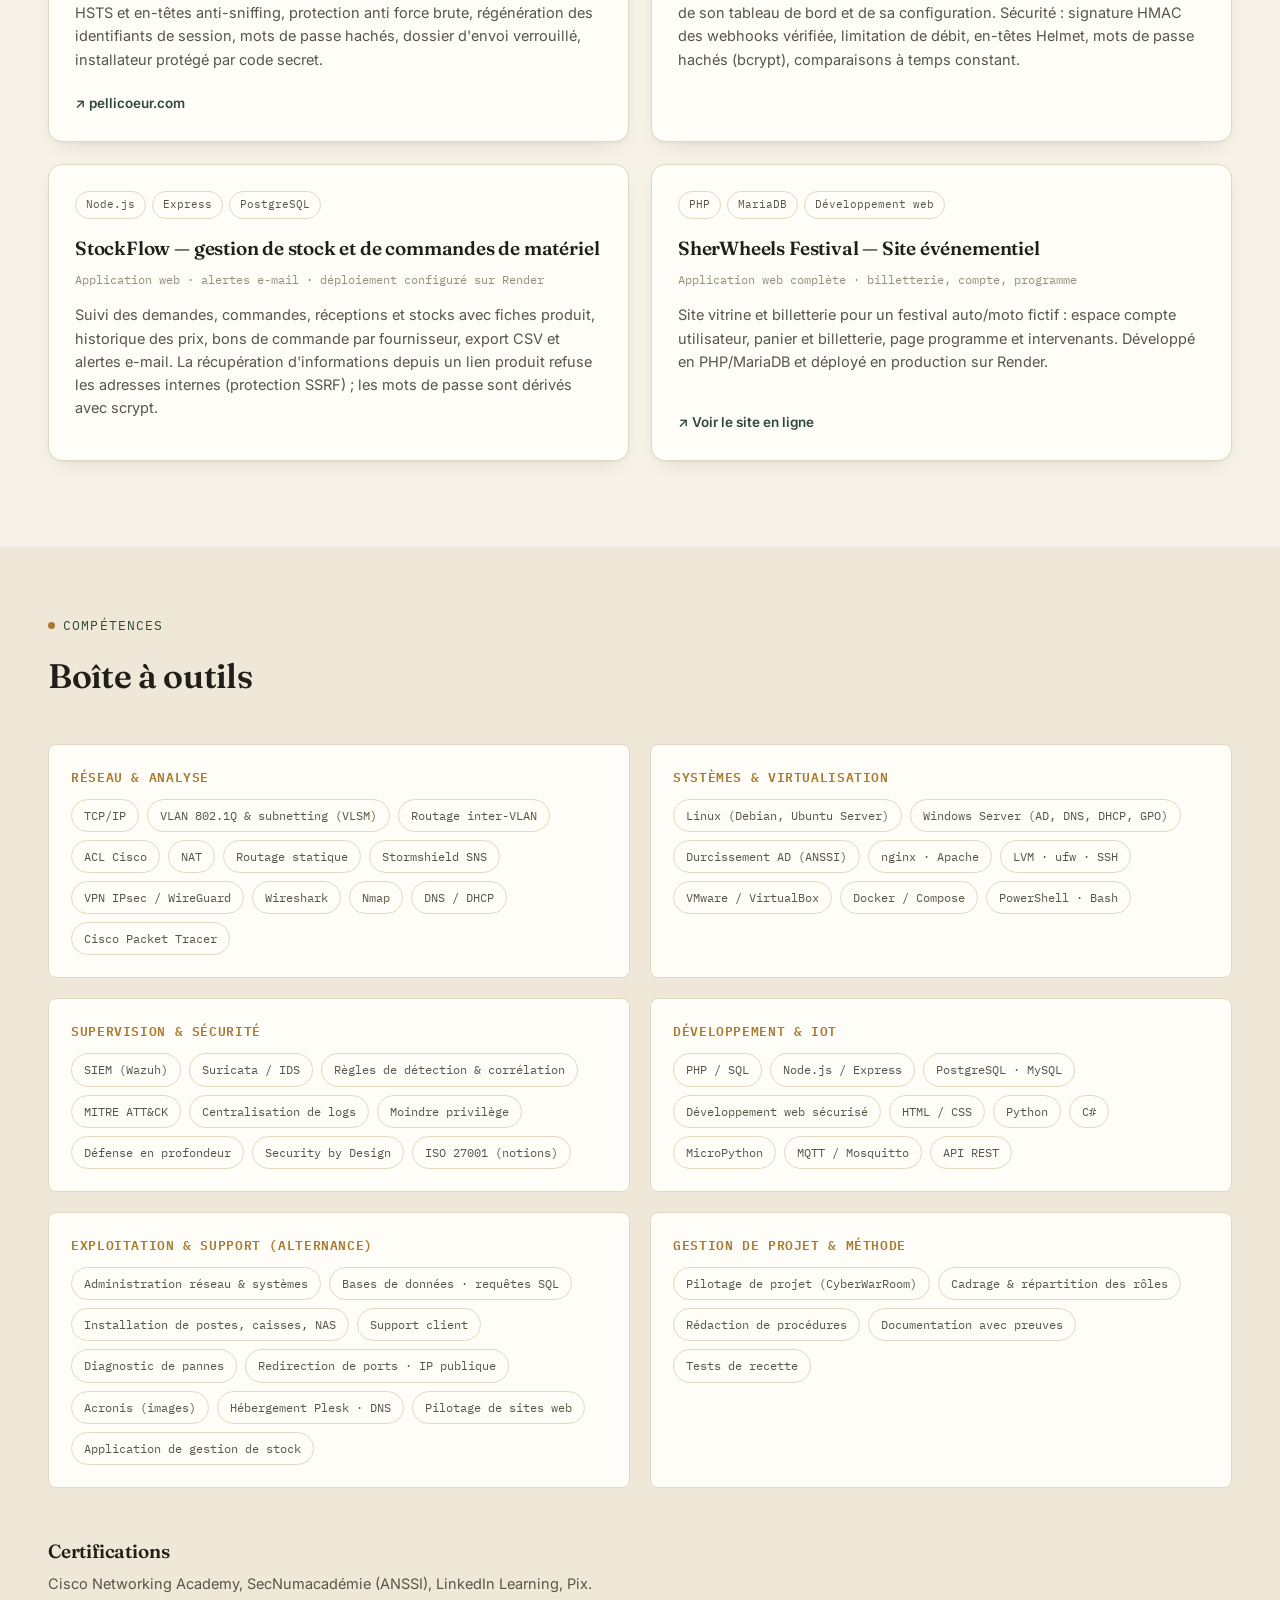
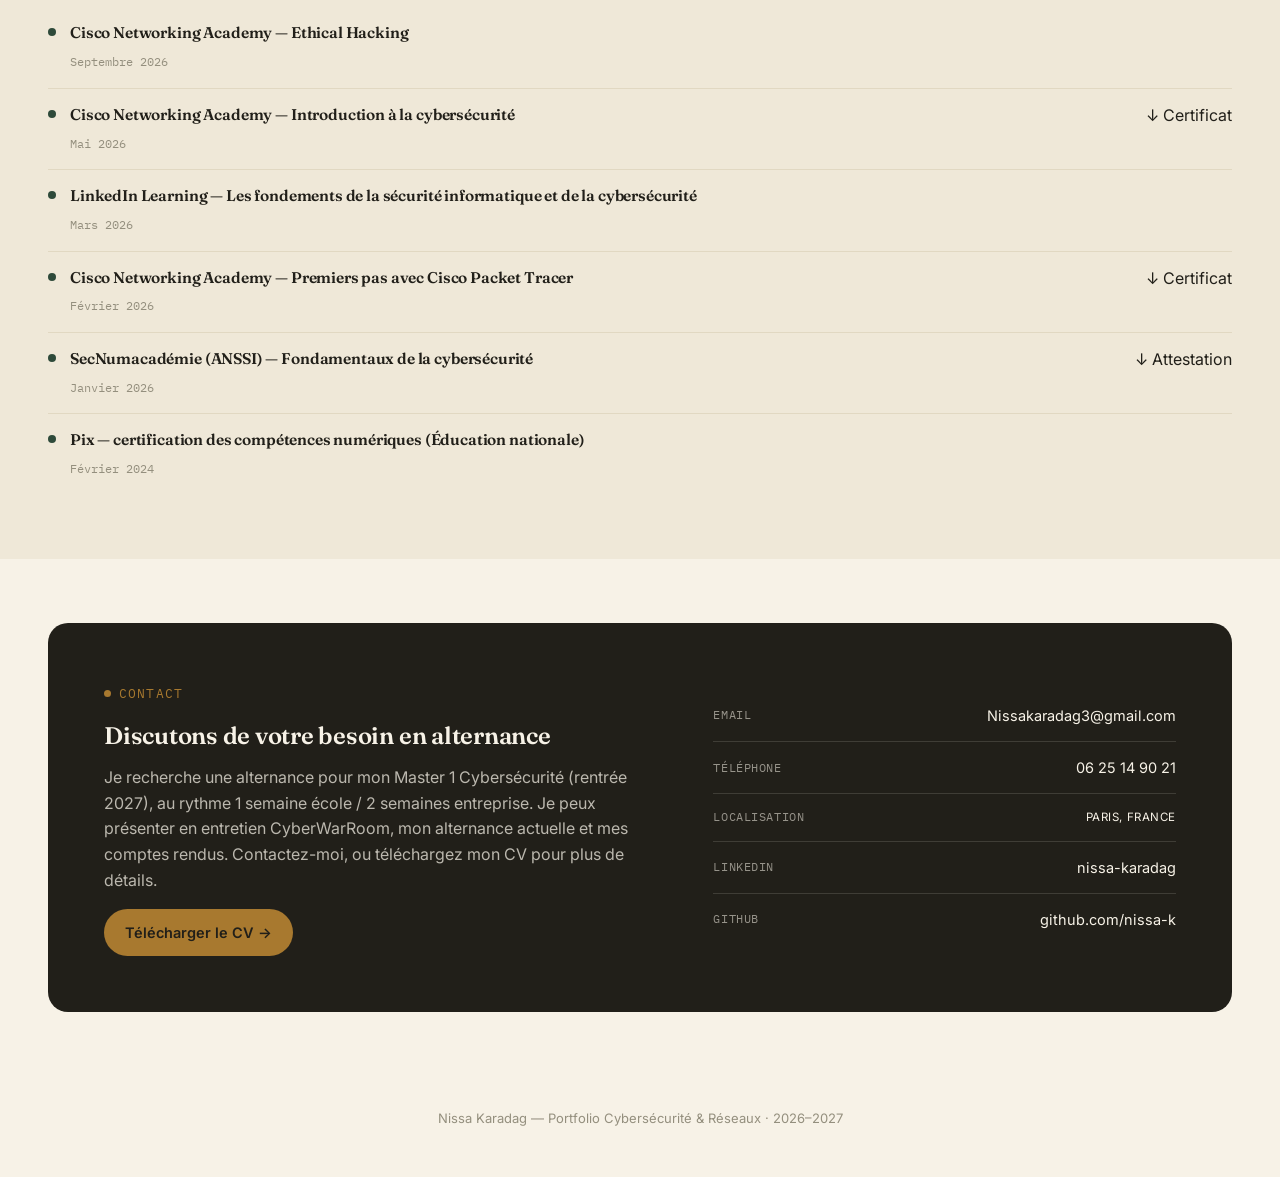
==== commit ead5497b: "update10" ====
--- a/index.html
+++ b/index.html
@@ -11,7 +11,7 @@
 <meta property="og:title" content="Nissa Karadag — Portfolio Cybersécurité & Réseaux">
 <meta property="og:description" content="Cheffe de projet CyberWarRoom (Ynov), alternante admin réseau/systèmes/BDD, B3 Cybersécurité. Recherche une alternance en Master 1.">
 <meta property="og:type" content="website">
-<link rel="stylesheet" href="assets/css/style.css?v=16">
+<link rel="stylesheet" href="assets/css/style.css?v=21">
 </head>
 <body>
 
@@ -147,7 +147,7 @@
             <div class="tl-item current">
               <span class="tl-year">Depuis le 1er sept. 2026</span>
               <h4>Alternance — Administratrice réseau, systèmes & BDD</h4>
-              <p>Info Concept (logiciels de caisse AKEAD®) : support client, postes, caisses, NAS, réseau, SQL.</p>
+              <p>Info Concept (logiciels de caisse AKEAD®) : réseau, postes et caisses, NAS, SQL, support client, sites web.</p>
               <a href="#alternance" class="tl-link">Voir le détail →</a>
             </div>
             <div class="tl-item">
@@ -190,15 +190,58 @@
   <!-- ============ ALTERNANCE ============ -->
   <section id="alternance">
     <div class="container">
-      <div class="project-card">
+      <div class="spotlight">
         <div>
-          <div class="tag-row"><span class="tag">Alternance en cours</span><span class="tag">Depuis le 1er sept. 2026</span></div>
-          <h3>Administratrice réseau, systèmes & bases de données — Info Concept</h3>
-          <p>
-            Au contact direct des clients et de leur matériel : de l'exploitation réelle, loin des maquettes de TP.
-            Support client, installation et configuration de postes, de caisses et de NAS, administration réseau,
-            requêtes SQL, et travail sur le site web de l'entreprise.
-          </p>
+          <span class="eyebrow">Alternance en cours — depuis le 1er septembre 2026</span>
+          <h2>Administratrice réseau, systèmes & bases de données</h2>
+          <p>
+            Chez Info Concept, éditeur de logiciels de caisse (AKEAD®), je travaille au contact direct des clients et de
+            leur matériel : de l'exploitation réelle, avec des pannes à résoudre et des services à remettre en route.
+            Je pilote aussi, en gestion de projet, l'évolution des sites web d'Info Concept et d'Infinity Solutions ERP.
+          </p>
+          <ul>
+            <li><b>Réseau :</b> redirections de ports (box Free, accès SQL d'un client), changement d'IP publique sur le siège et toutes ses filiales après une panne réseau, câblage de serveur avec switch, plusieurs routeurs et sous-réseaux</li>
+            <li><b>Postes et caisses :</b> réinstallation de Windows, création d'images (Acronis), montage, installation et configuration de caisses et de tiroirs-caisses, postes clients AKEAD, réparation physique de PC</li>
+            <li><b>Données :</b> requêtes SQL pour AKEAD (gestion commerciale reliée aux caisses), correction de factures, rapports et exports comptables Excel, extraction de données d'un poste verrouillé en ligne de commande</li>
+            <li><b>NAS et hébergement :</b> création d'une infrastructure NAS, hébergement Plesk, redirection DNS et migration d'un hébergement vers un autre serveur</li>
+            <li><b>Développement :</b> conception d'une application web de gestion des stocks de l'entreprise</li>
+            <li><b>Support client :</b> dépannage de PC, imprimantes et wifi, mise à jour d'une carte de restaurant, envoi de prélèvements</li>
+          </ul>
+        </div>
+        <div class="spotlight-panel">
+          <div class="kv"><span>Poste</span><b>Administratrice réseau, systèmes & BDD</b></div>
+          <div class="kv"><span>Entreprise</span><b>Info Concept</b></div>
+          <div class="kv"><span>Secteur</span><b>Logiciels de caisse (AKEAD®)</b></div>
+          <div class="kv"><span>Depuis</span><b>1er septembre 2026</b></div>
+          <div class="kv"><span>Outils</span><b>Acronis · Plesk · Keyyo · Ninite</b></div>
+          <div class="kv"><span>Pilotage web</span><b>Info Concept · Infinity Solutions ERP</b></div>
+        </div>
+      </div>
+    </div>
+  </section>
+
+  <!-- ============ CE QUE J'APPORTE ============ -->
+  <section id="apport" class="alt">
+    <div class="container">
+      <div class="section-head">
+        <span class="eyebrow">Ce que j'apporte</span>
+        <h2>Du terrain, de la méthode, du pilotage</h2>
+      </div>
+      <div class="deliv-grid" style="grid-template-columns:repeat(3,1fr); margin-top:0;">
+        <div class="tp-card accent">
+          <div class="meta">Terrain</div>
+          <h4>Une alternance en exploitation</h4>
+          <p>Changement d'IP publique d'un siège et de ses filiales après une panne, redirections de ports, caisses, NAS et SQL, chez un éditeur de logiciels de caisse.</p>
+        </div>
+        <div class="tp-card accent">
+          <div class="meta">Méthode</div>
+          <h4>Tout est documenté et prouvé</h4>
+          <p>Plus de 40 comptes rendus de TP et de projets, avec captures, commandes expliquées et pannes diagnostiquées.</p>
+        </div>
+        <div class="tp-card accent">
+          <div class="meta">Pilotage</div>
+          <h4>Cheffe de projet d'une équipe de 13</h4>
+          <p>CyberWarRoom : cadrage, répartition des rôles et coordination entre les équipes cyber, infra et développement.</p>
         </div>
       </div>
     </div>
@@ -835,6 +878,8 @@
             <span class="tag">Administration réseau & systèmes</span><span class="tag">Bases de données · requêtes SQL</span>
             <span class="tag">Installation de postes, caisses, NAS</span><span class="tag">Support client</span>
             <span class="tag">Diagnostic de pannes</span>
+            <span class="tag">Redirection de ports · IP publique</span><span class="tag">Acronis (images)</span>
+            <span class="tag">Hébergement Plesk · DNS</span><span class="tag">Pilotage de sites web</span><span class="tag">Application de gestion de stock</span>
           </div>
         </div>
         <div class="skill-card">
--- a/assets/css/style.css
+++ b/assets/css/style.css
@@ -396,3 +396,5 @@
 .tl-cols .tl-item{ padding-bottom:22px; }
 .tl-cols .tl-item h4{ font-size:17px; }
 @media (max-width:880px){ .tl-cols{ grid-template-columns:1fr; gap:32px; } }
+
+@media (max-width:880px){ #apport .deliv-grid{ grid-template-columns:1fr !important; } }
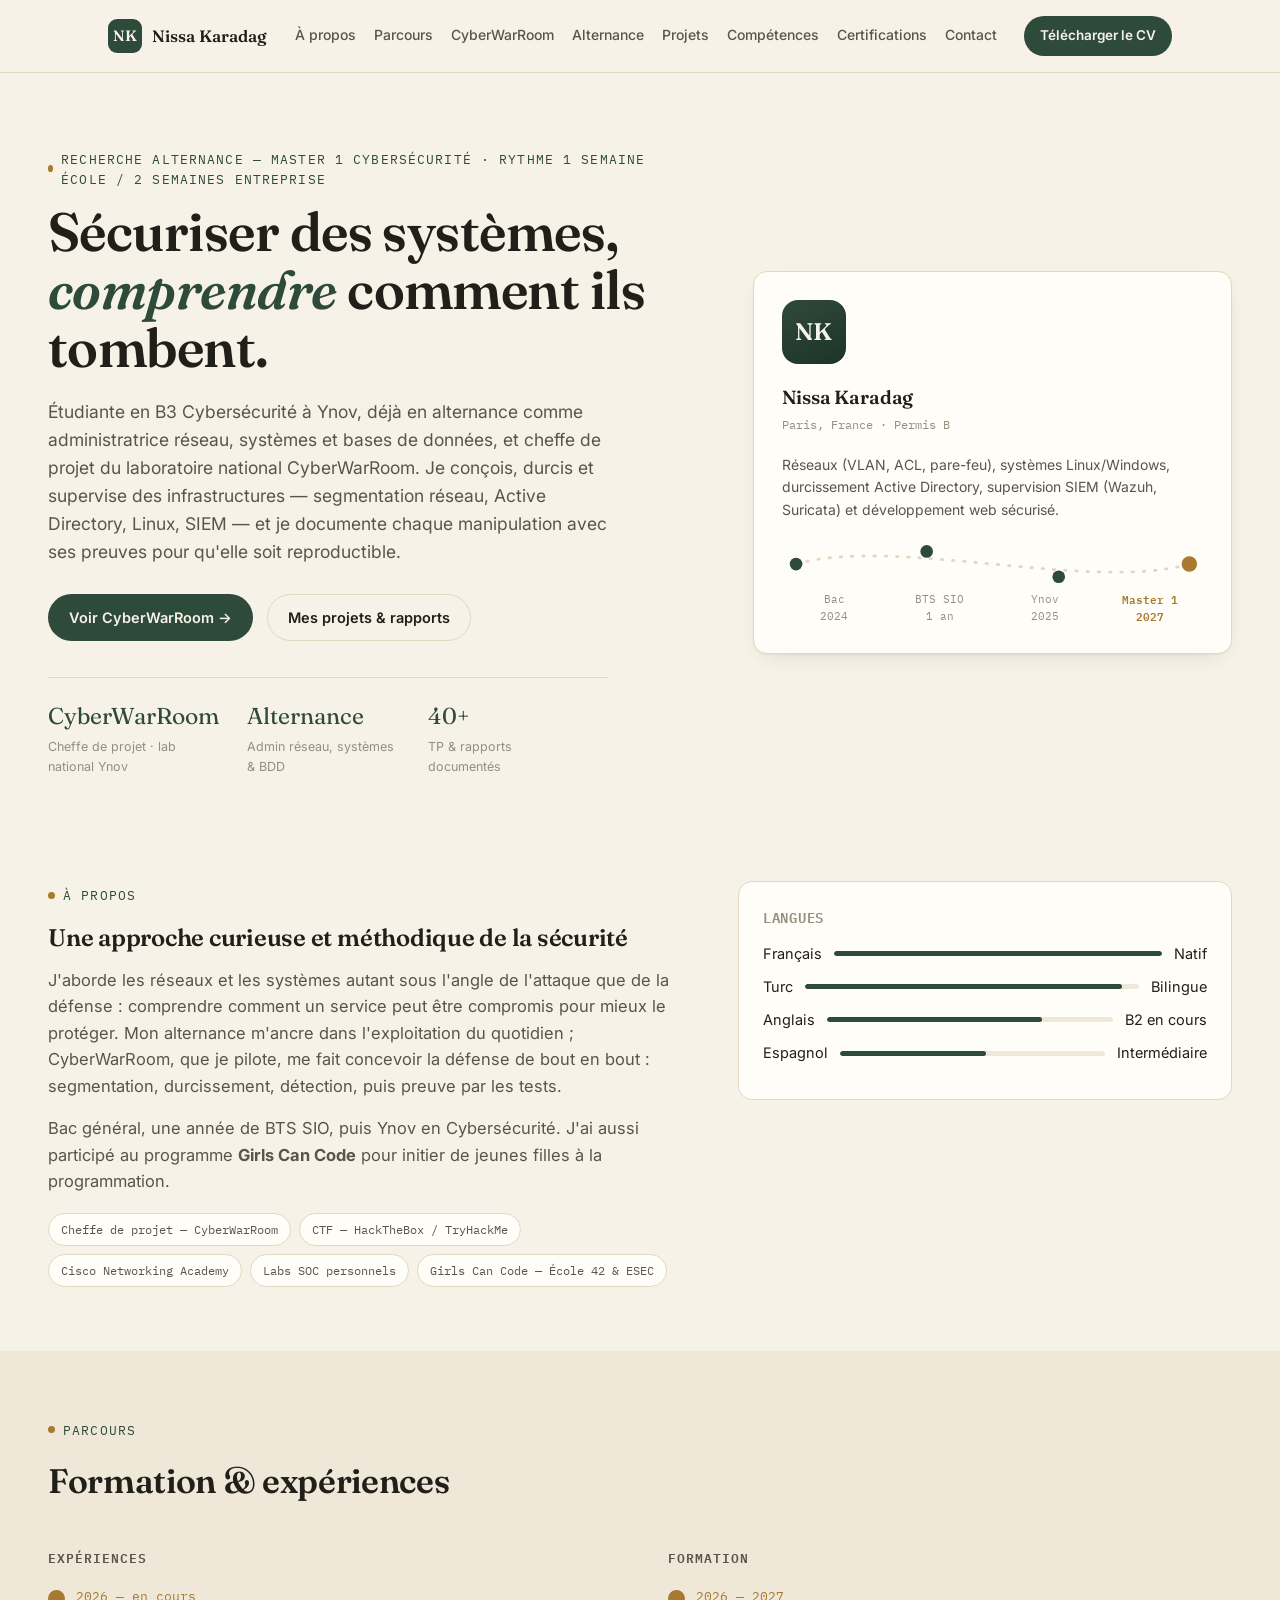
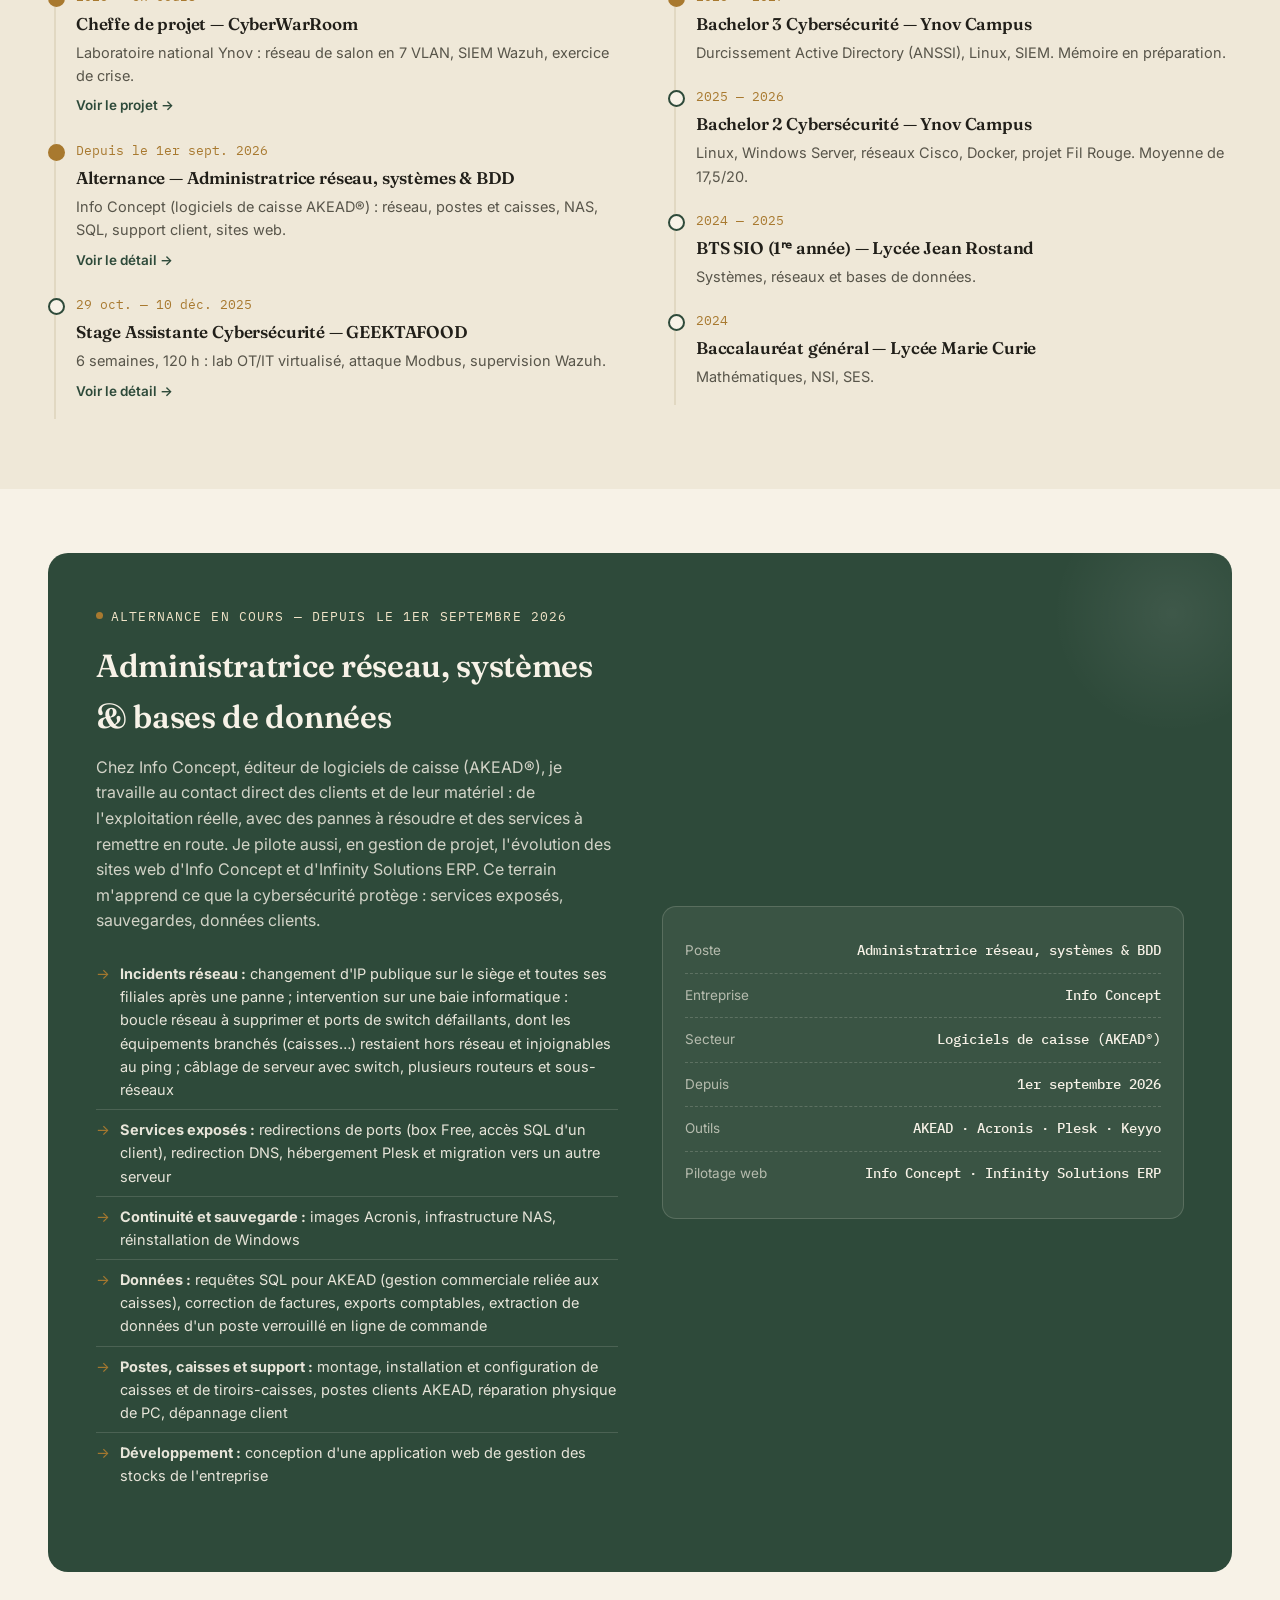
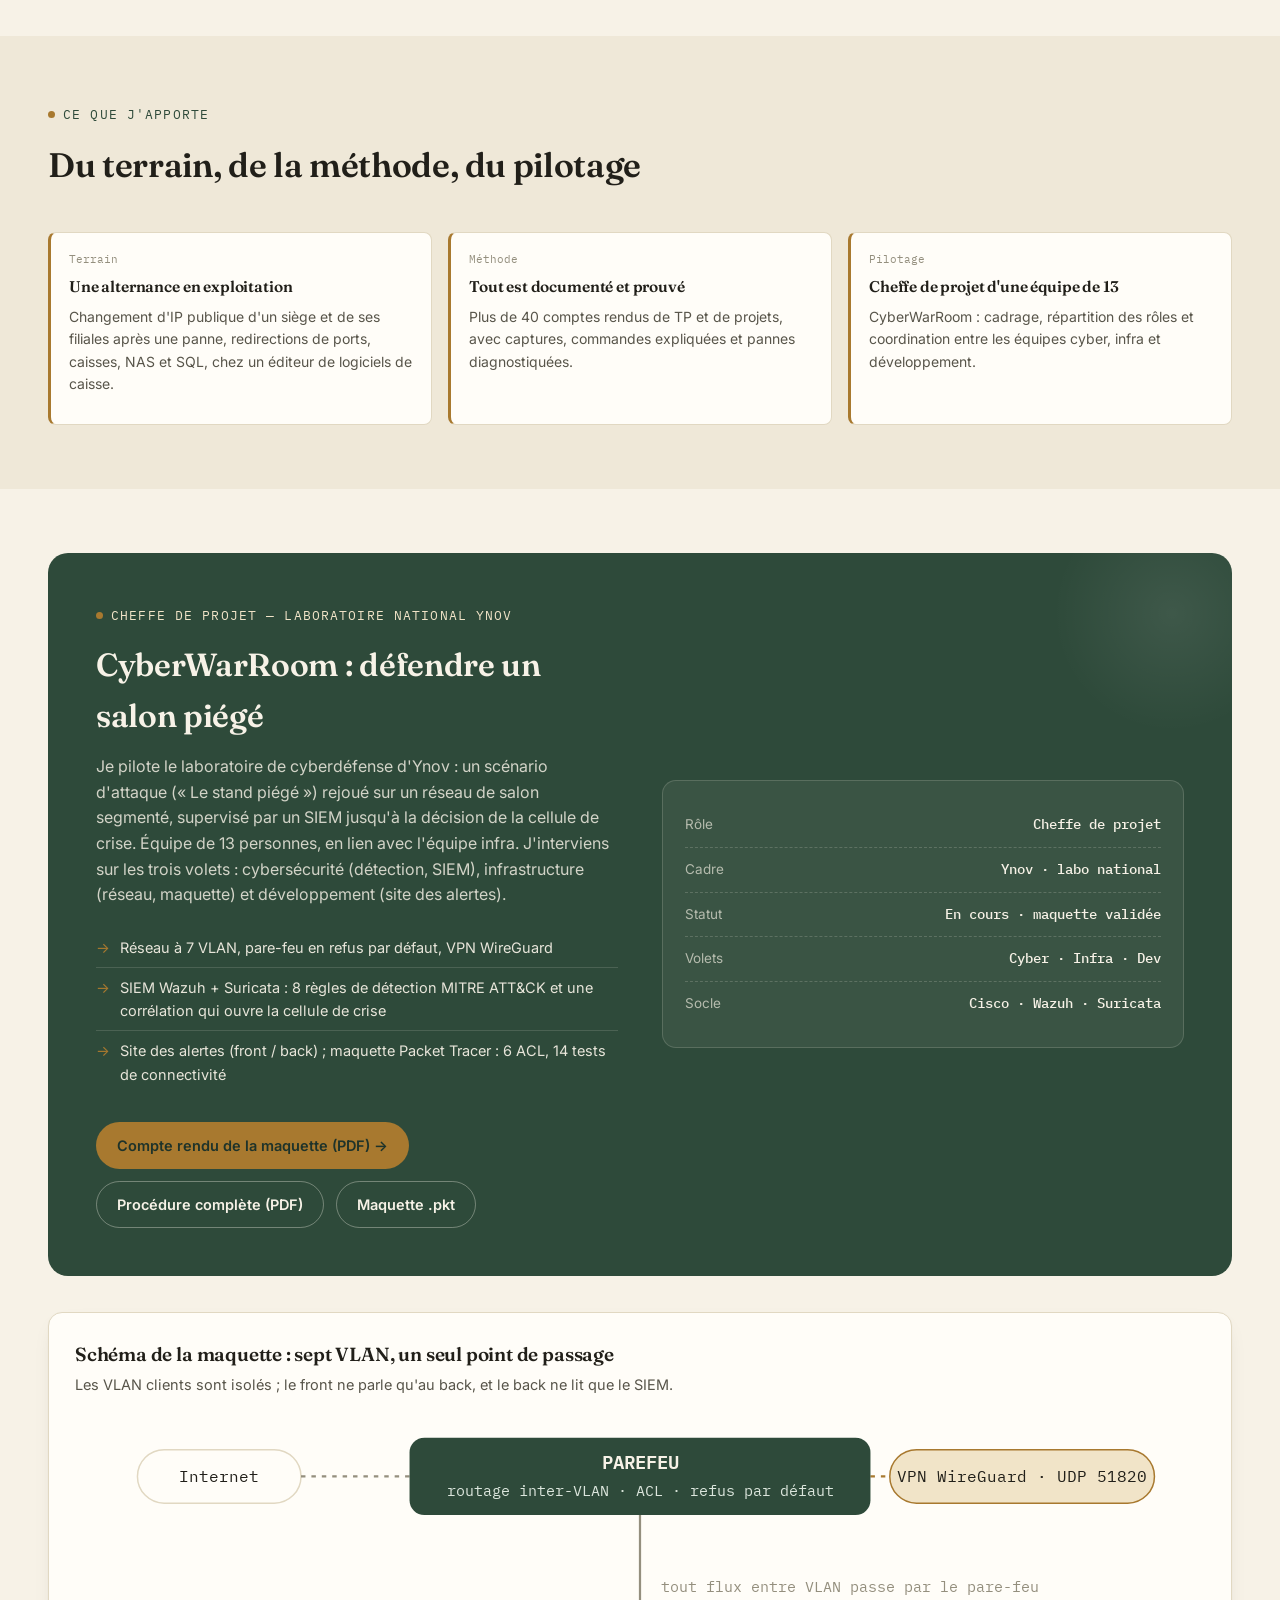
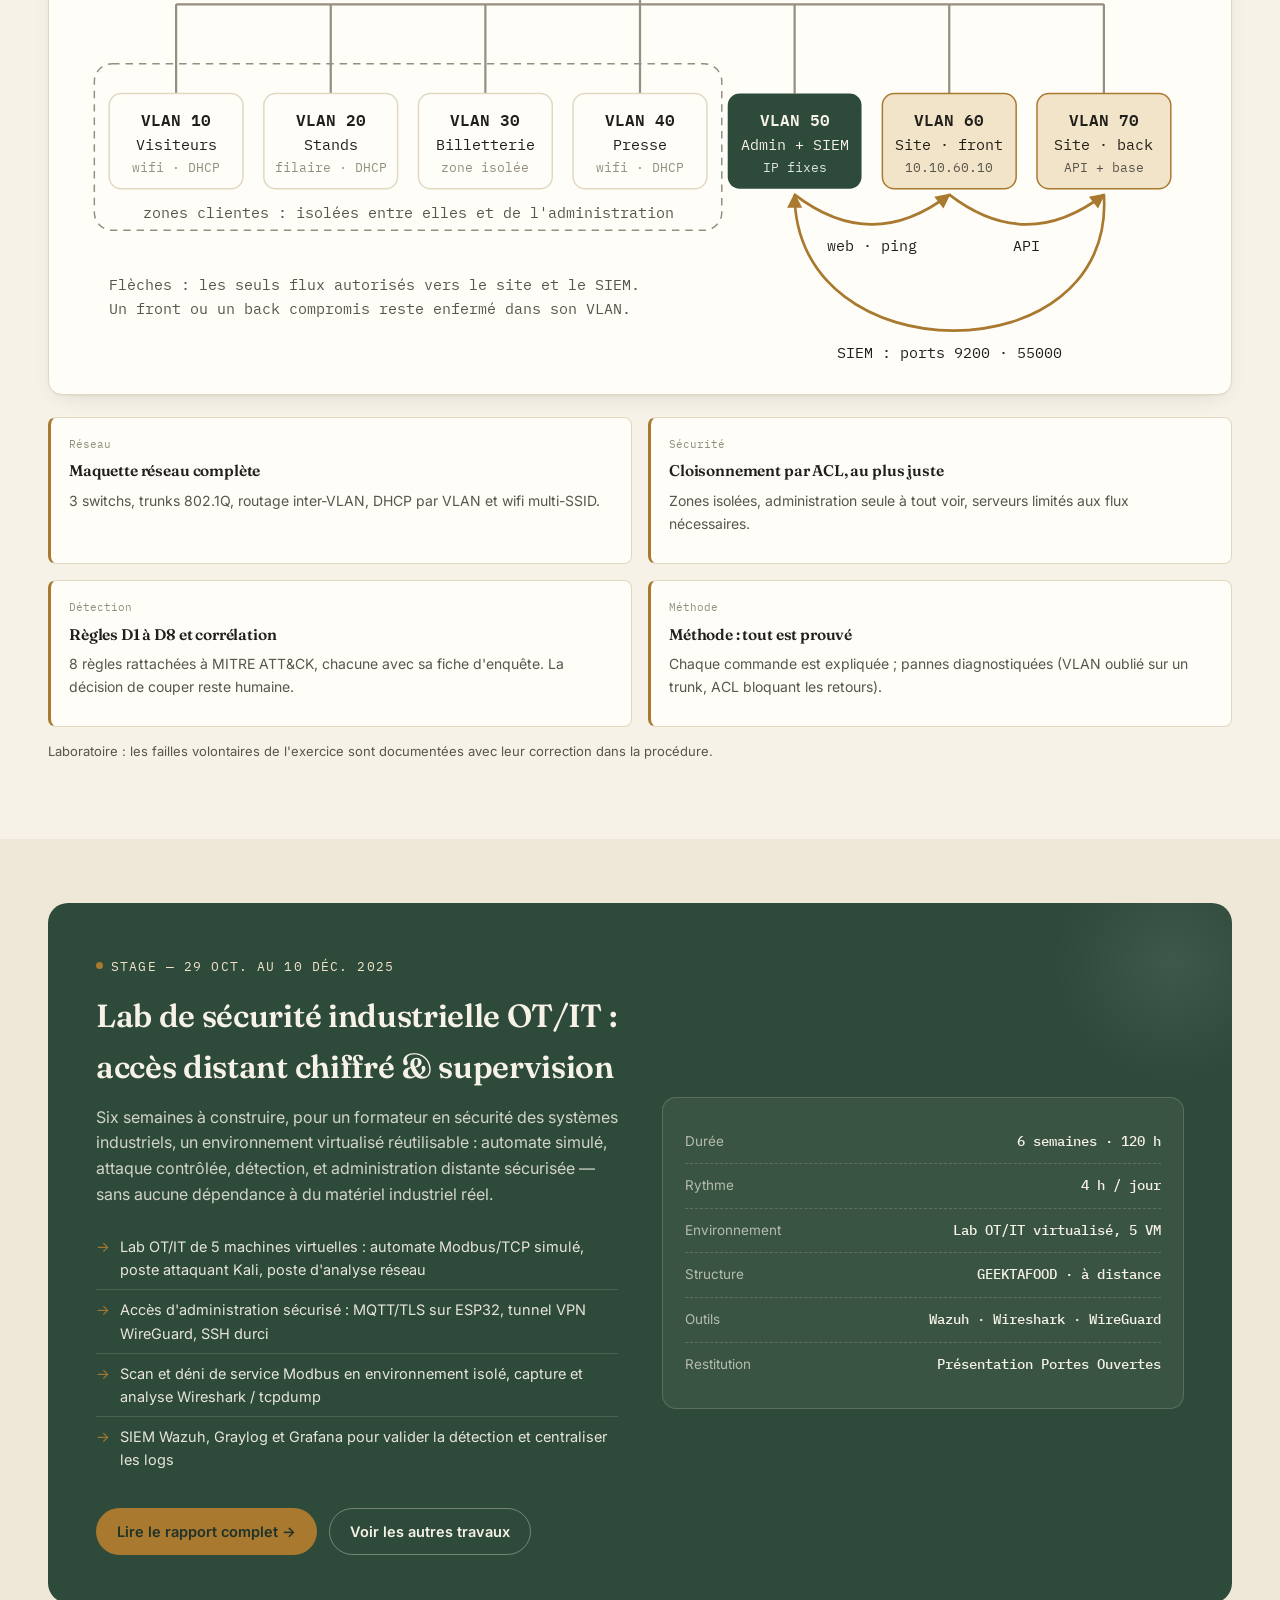
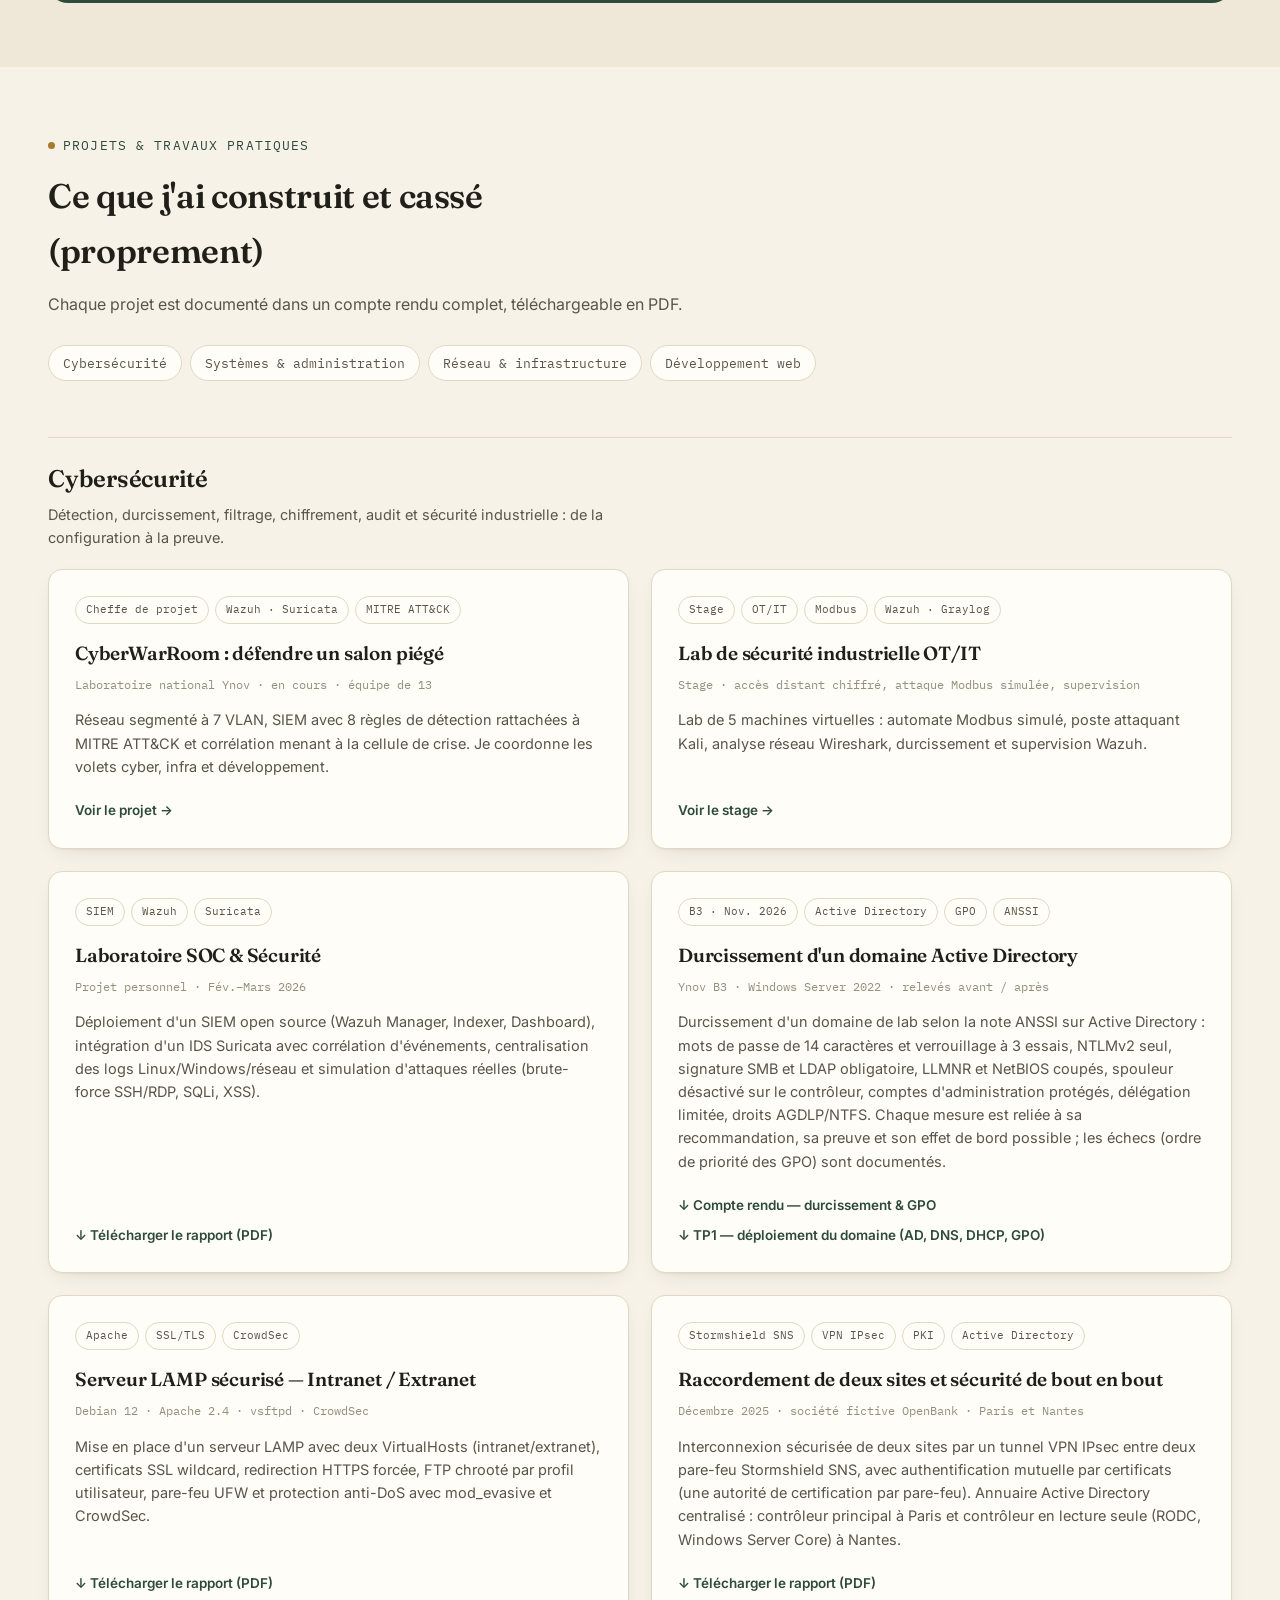
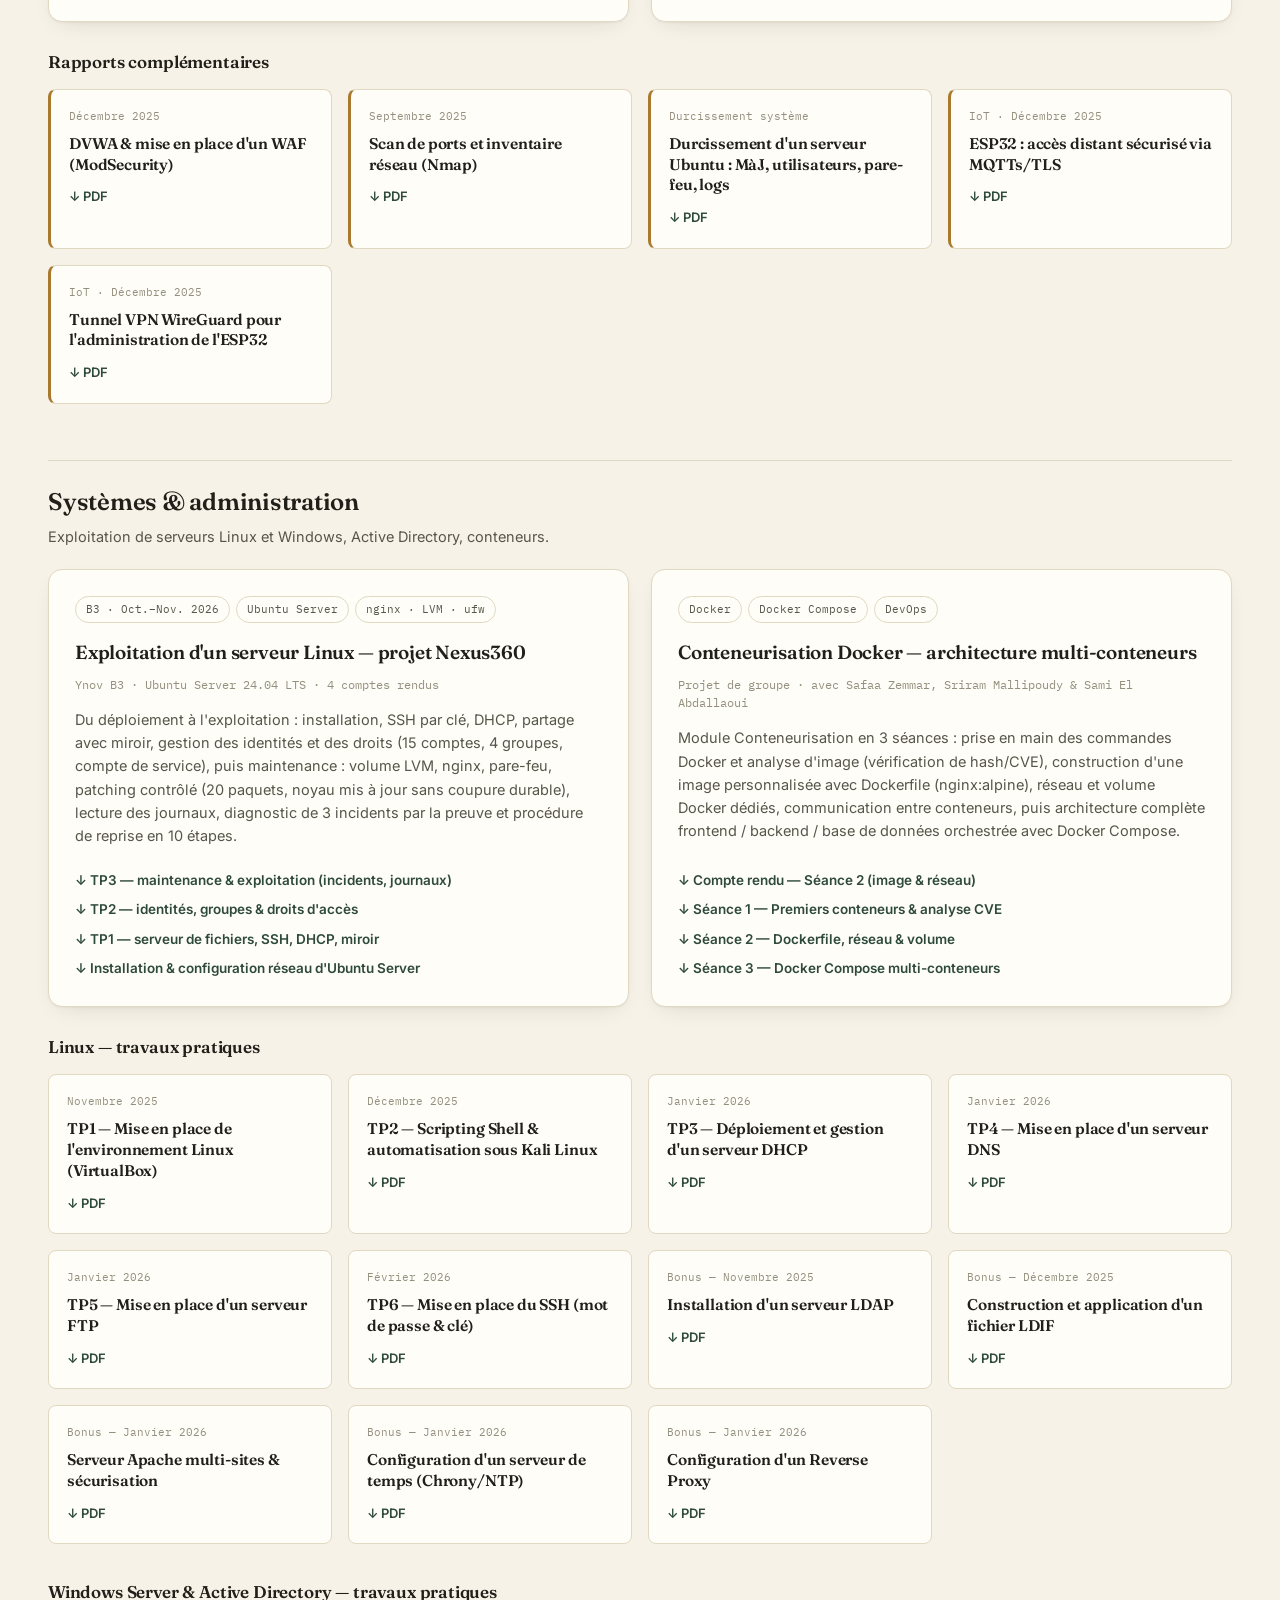
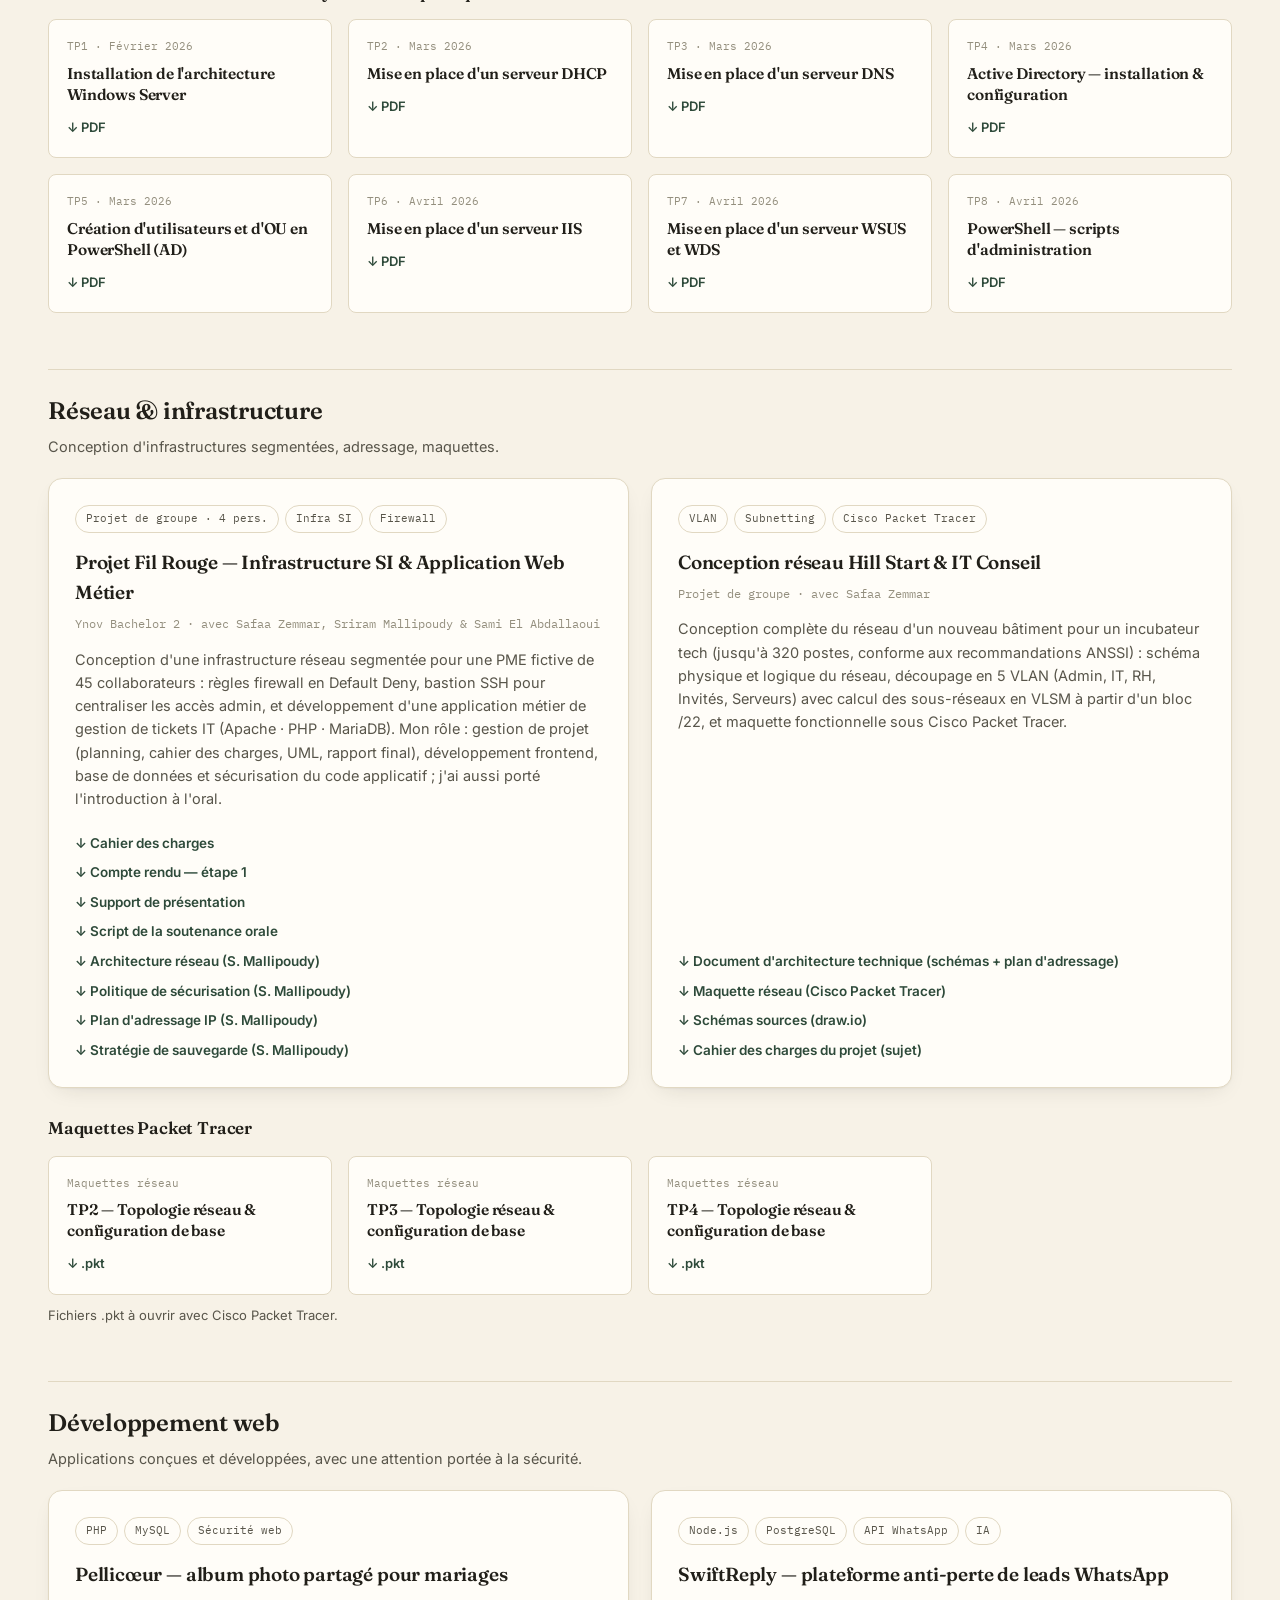
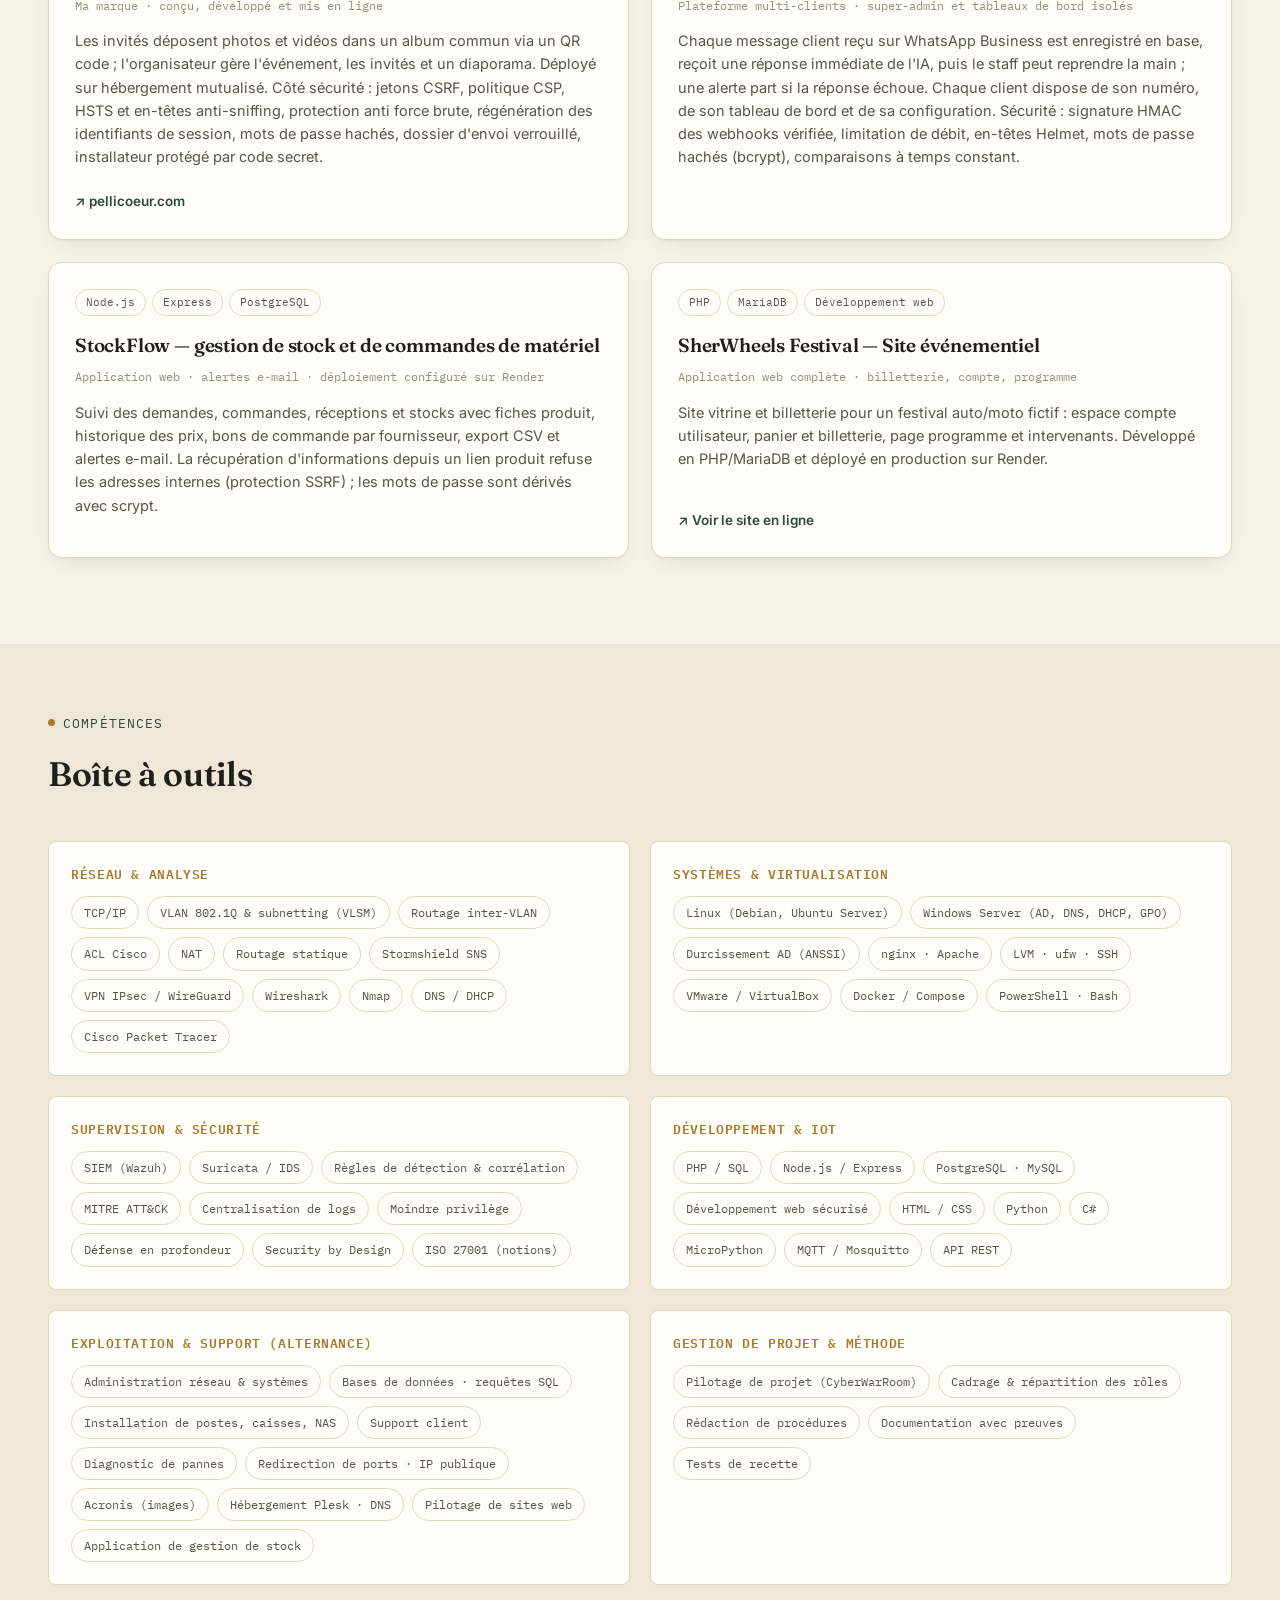
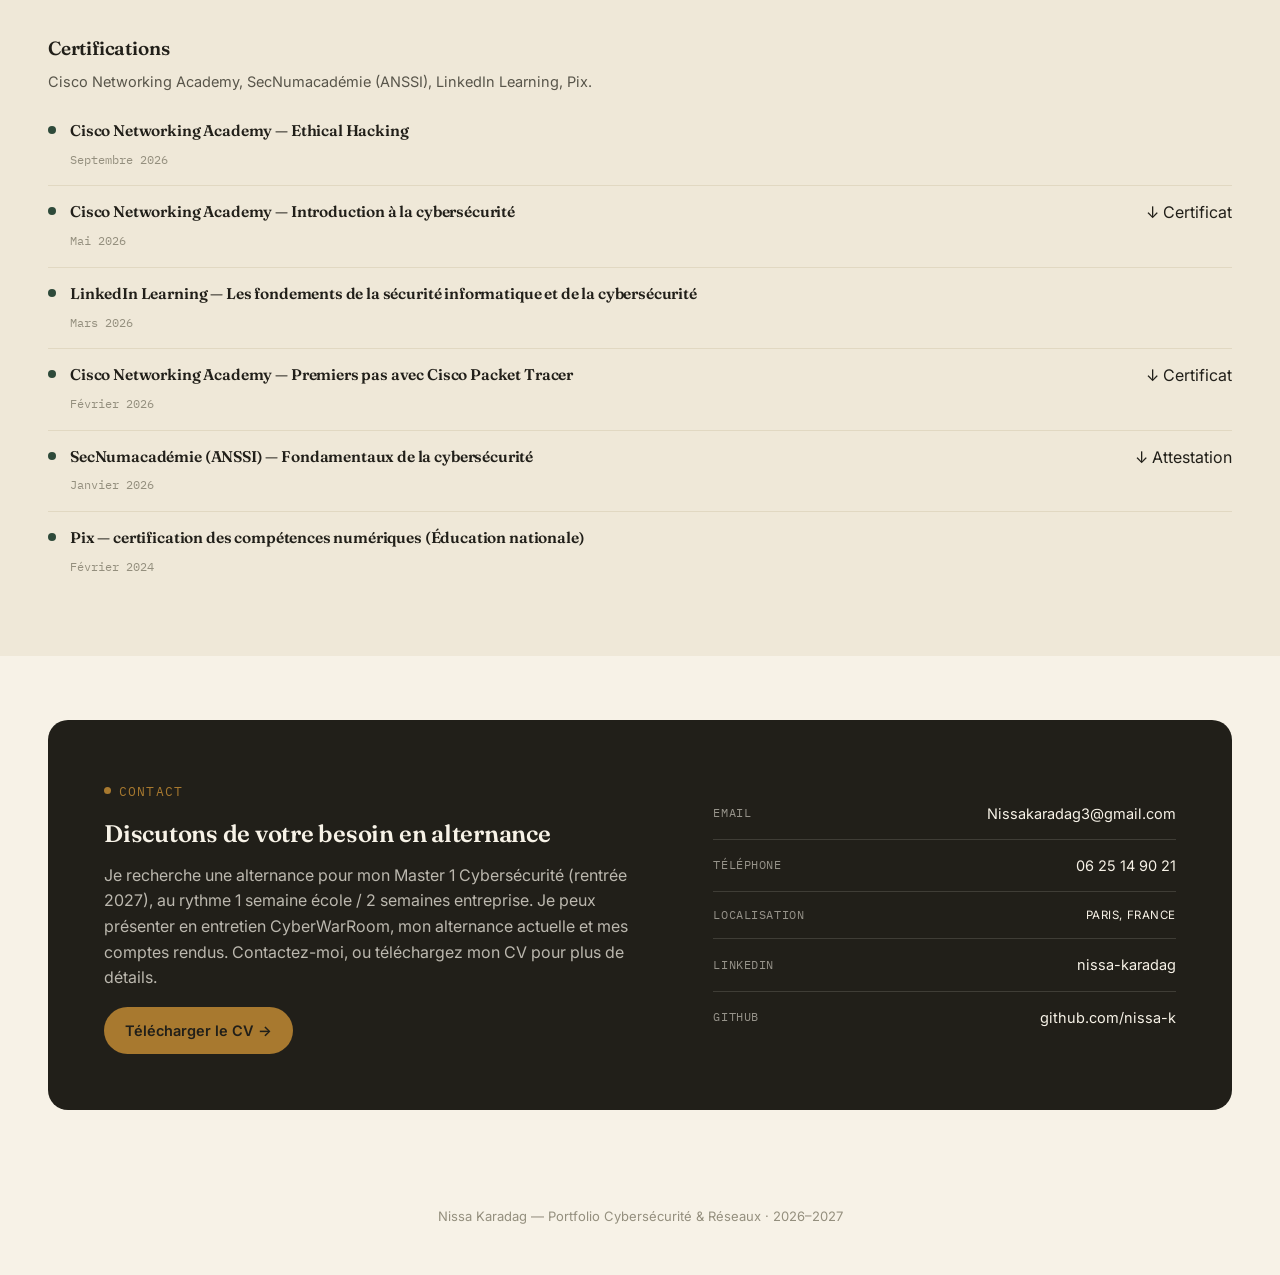
==== commit e56e3224: "update11" ====
--- a/index.html
+++ b/index.html
@@ -11,7 +11,7 @@
 <meta property="og:title" content="Nissa Karadag — Portfolio Cybersécurité & Réseaux">
 <meta property="og:description" content="Cheffe de projet CyberWarRoom (Ynov), alternante admin réseau/systèmes/BDD, B3 Cybersécurité. Recherche une alternance en Master 1.">
 <meta property="og:type" content="website">
-<link rel="stylesheet" href="assets/css/style.css?v=21">
+<link rel="stylesheet" href="assets/css/style.css?v=24">
 </head>
 <body>
 
@@ -197,15 +197,15 @@
           <p>
             Chez Info Concept, éditeur de logiciels de caisse (AKEAD®), je travaille au contact direct des clients et de
             leur matériel : de l'exploitation réelle, avec des pannes à résoudre et des services à remettre en route.
-            Je pilote aussi, en gestion de projet, l'évolution des sites web d'Info Concept et d'Infinity Solutions ERP.
+            Je pilote aussi, en gestion de projet, l'évolution des sites web d'Info Concept et d'Infinity Solutions ERP. Ce terrain m'apprend ce que la cybersécurité protège : services exposés, sauvegardes, données clients.
           </p>
           <ul>
-            <li><b>Réseau :</b> redirections de ports (box Free, accès SQL d'un client), changement d'IP publique sur le siège et toutes ses filiales après une panne réseau, câblage de serveur avec switch, plusieurs routeurs et sous-réseaux</li>
-            <li><b>Postes et caisses :</b> réinstallation de Windows, création d'images (Acronis), montage, installation et configuration de caisses et de tiroirs-caisses, postes clients AKEAD, réparation physique de PC</li>
-            <li><b>Données :</b> requêtes SQL pour AKEAD (gestion commerciale reliée aux caisses), correction de factures, rapports et exports comptables Excel, extraction de données d'un poste verrouillé en ligne de commande</li>
-            <li><b>NAS et hébergement :</b> création d'une infrastructure NAS, hébergement Plesk, redirection DNS et migration d'un hébergement vers un autre serveur</li>
+            <li><b>Incidents réseau :</b> changement d'IP publique sur le siège et toutes ses filiales après une panne ; intervention sur une baie informatique : boucle réseau à supprimer et ports de switch défaillants, dont les équipements branchés (caisses…) restaient hors réseau et injoignables au ping ; câblage de serveur avec switch, plusieurs routeurs et sous-réseaux</li>
+            <li><b>Services exposés :</b> redirections de ports (box Free, accès SQL d'un client), redirection DNS, hébergement Plesk et migration vers un autre serveur</li>
+            <li><b>Continuité et sauvegarde :</b> images Acronis, infrastructure NAS, réinstallation de Windows</li>
+            <li><b>Données :</b> requêtes SQL pour AKEAD (gestion commerciale reliée aux caisses), correction de factures, exports comptables, extraction de données d'un poste verrouillé en ligne de commande</li>
+            <li><b>Postes, caisses et support :</b> montage, installation et configuration de caisses et de tiroirs-caisses, postes clients AKEAD, réparation physique de PC, dépannage client</li>
             <li><b>Développement :</b> conception d'une application web de gestion des stocks de l'entreprise</li>
-            <li><b>Support client :</b> dépannage de PC, imprimantes et wifi, mise à jour d'une carte de restaurant, envoi de prélèvements</li>
           </ul>
         </div>
         <div class="spotlight-panel">
@@ -213,7 +213,7 @@
           <div class="kv"><span>Entreprise</span><b>Info Concept</b></div>
           <div class="kv"><span>Secteur</span><b>Logiciels de caisse (AKEAD®)</b></div>
           <div class="kv"><span>Depuis</span><b>1er septembre 2026</b></div>
-          <div class="kv"><span>Outils</span><b>Acronis · Plesk · Keyyo · Ninite</b></div>
+          <div class="kv"><span>Outils</span><b>AKEAD · Acronis · Plesk · Keyyo</b></div>
           <div class="kv"><span>Pilotage web</span><b>Info Concept · Infinity Solutions ERP</b></div>
         </div>
       </div>
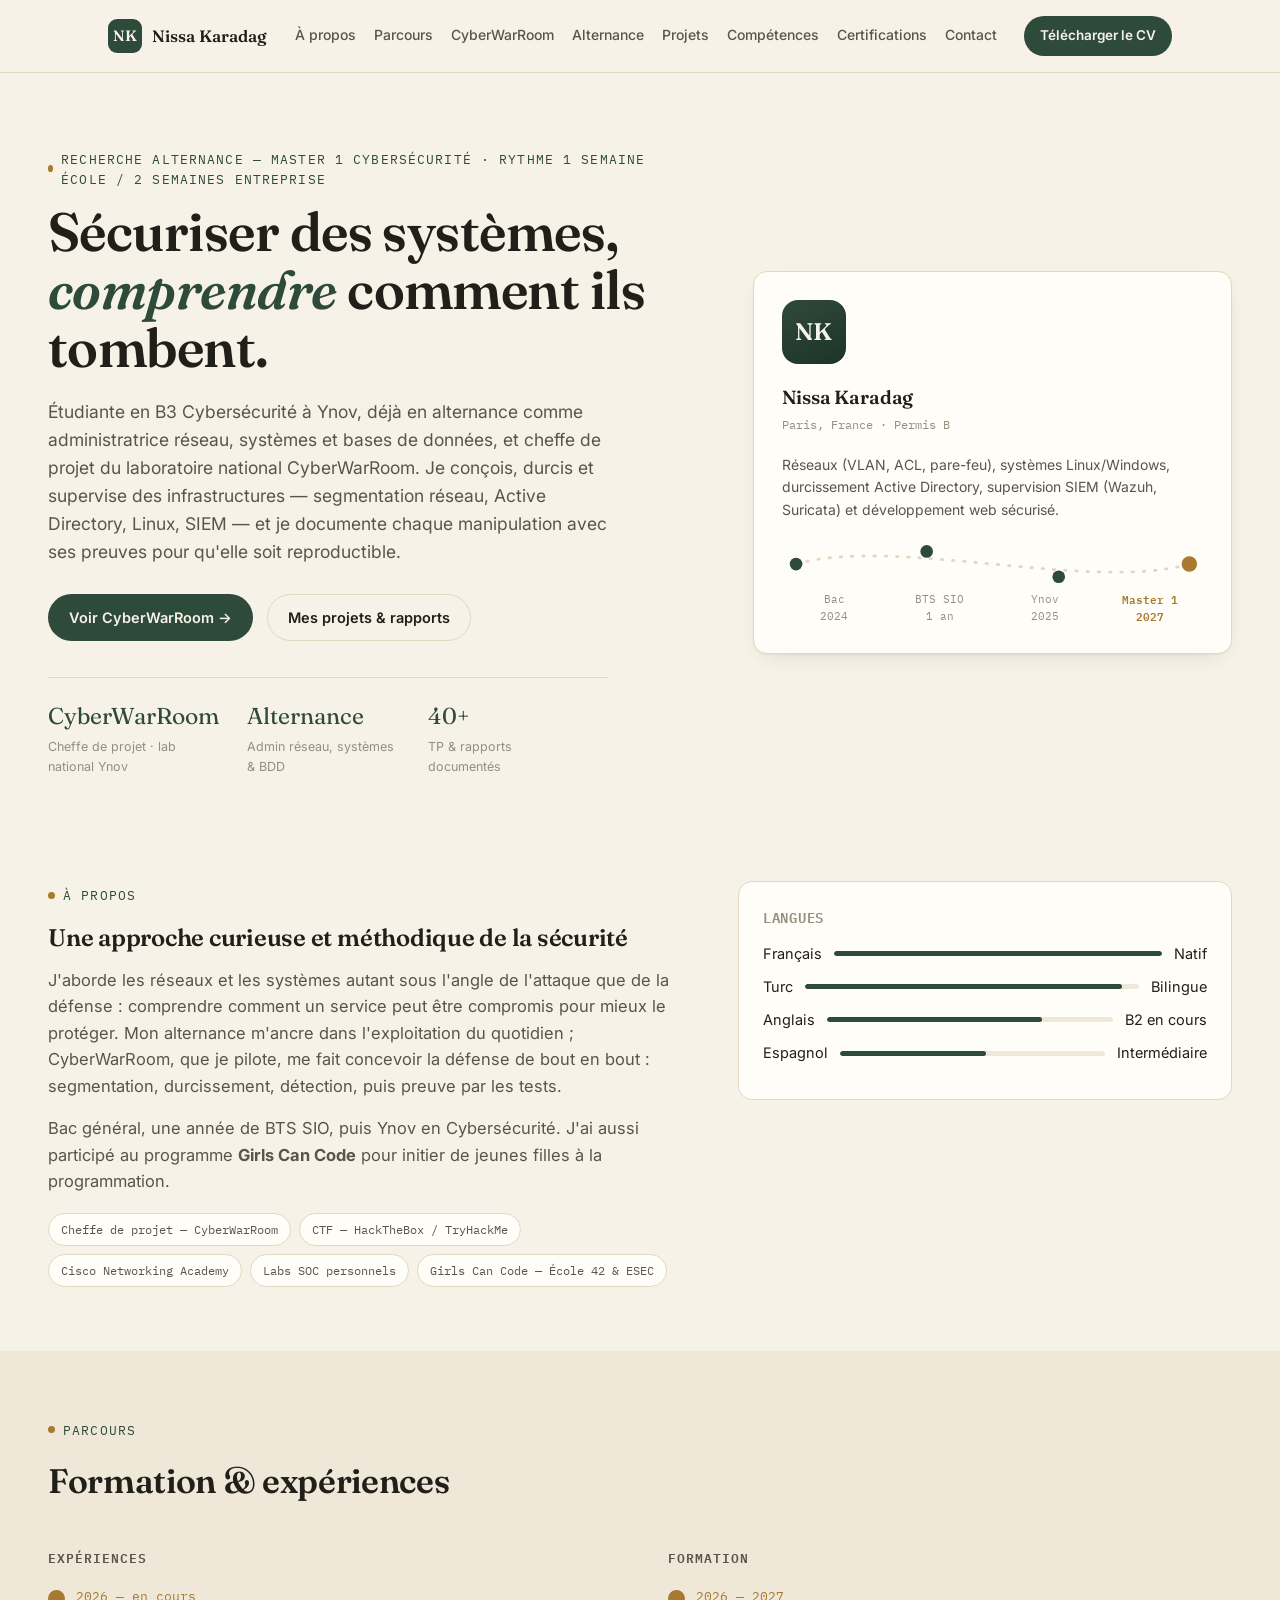
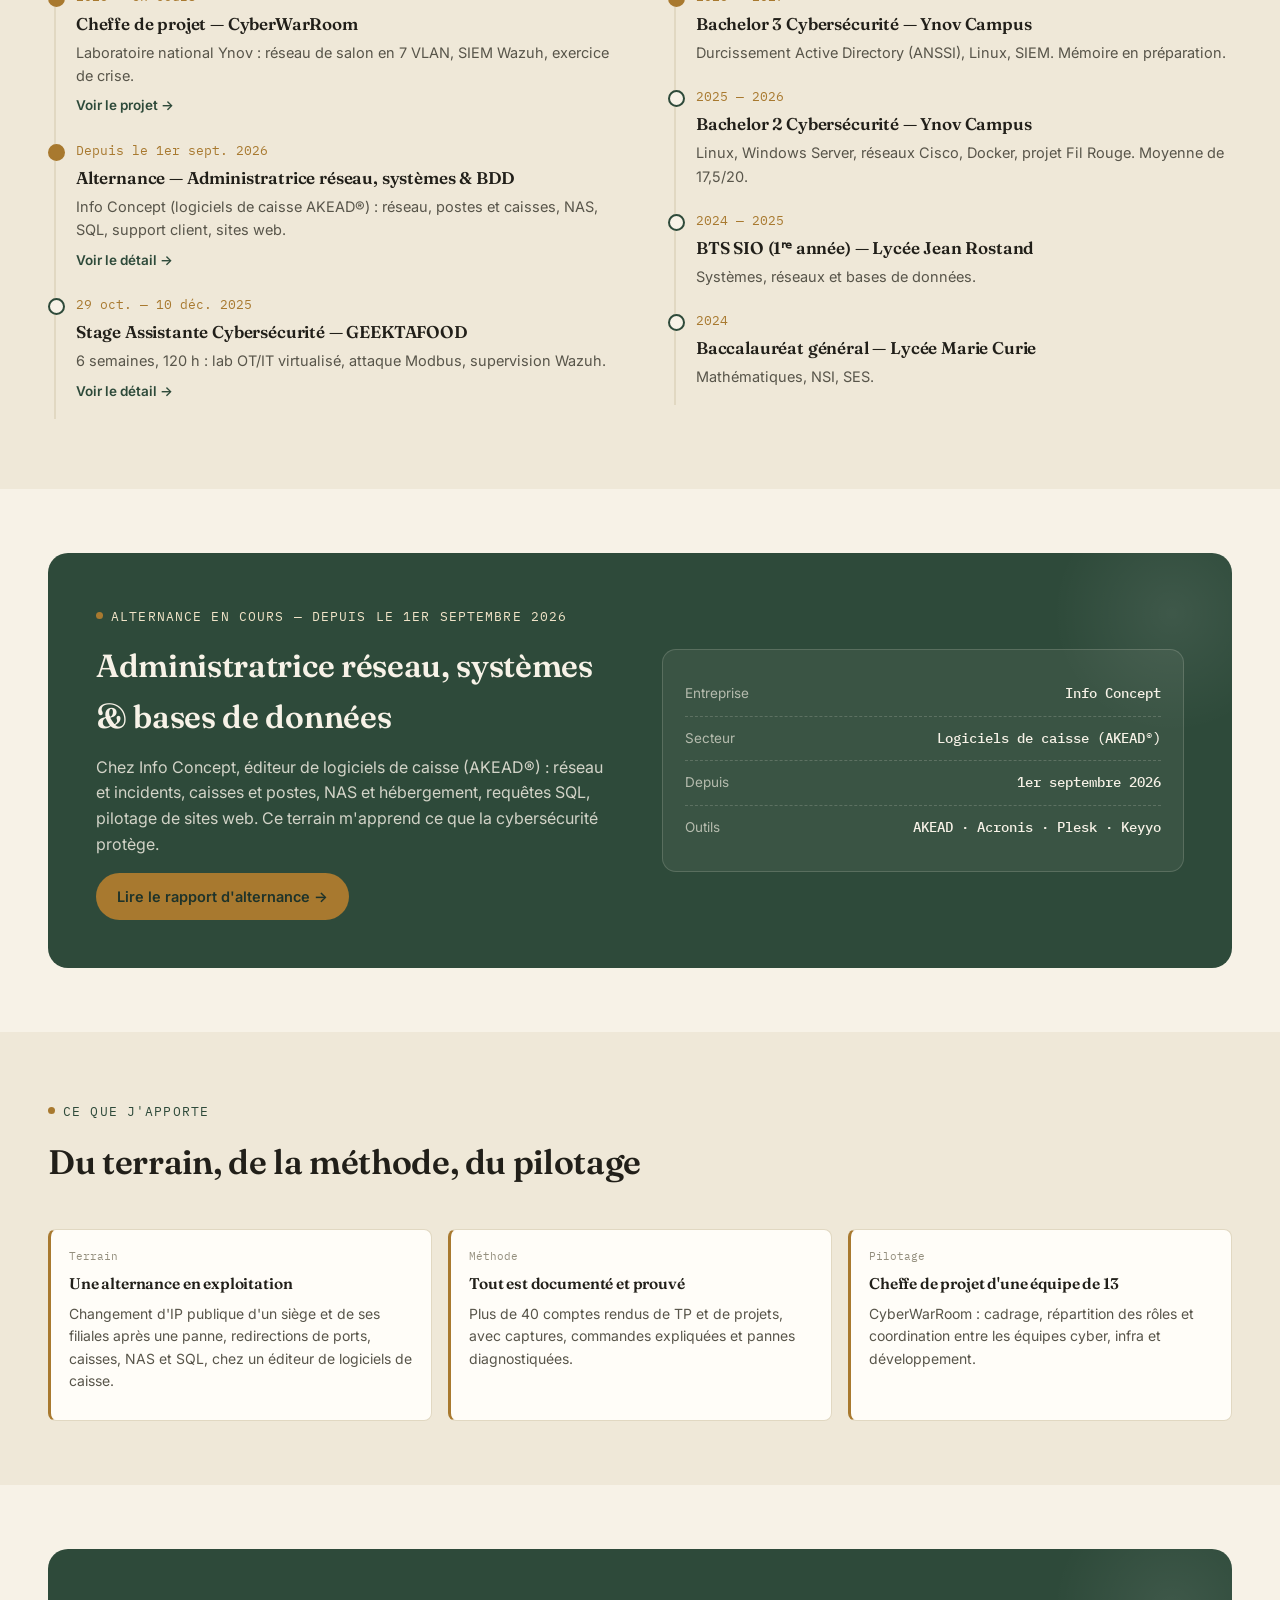
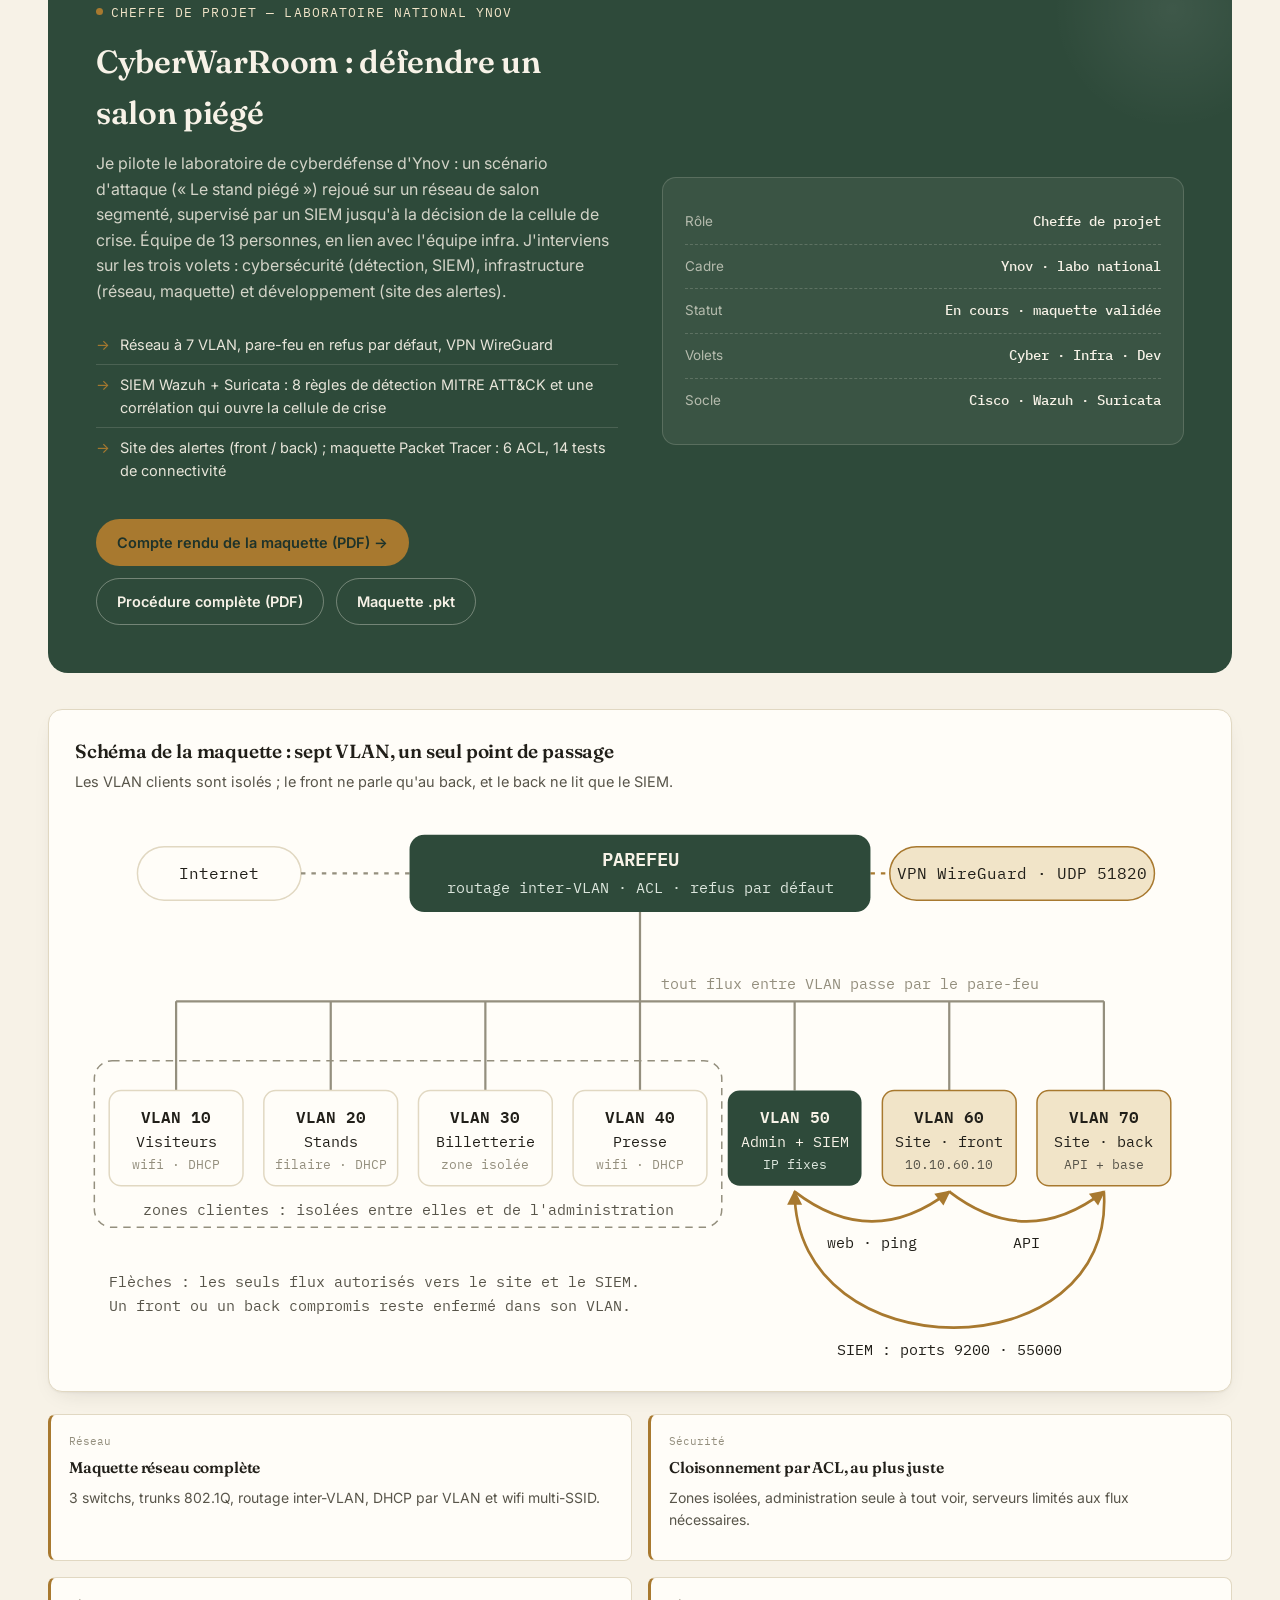
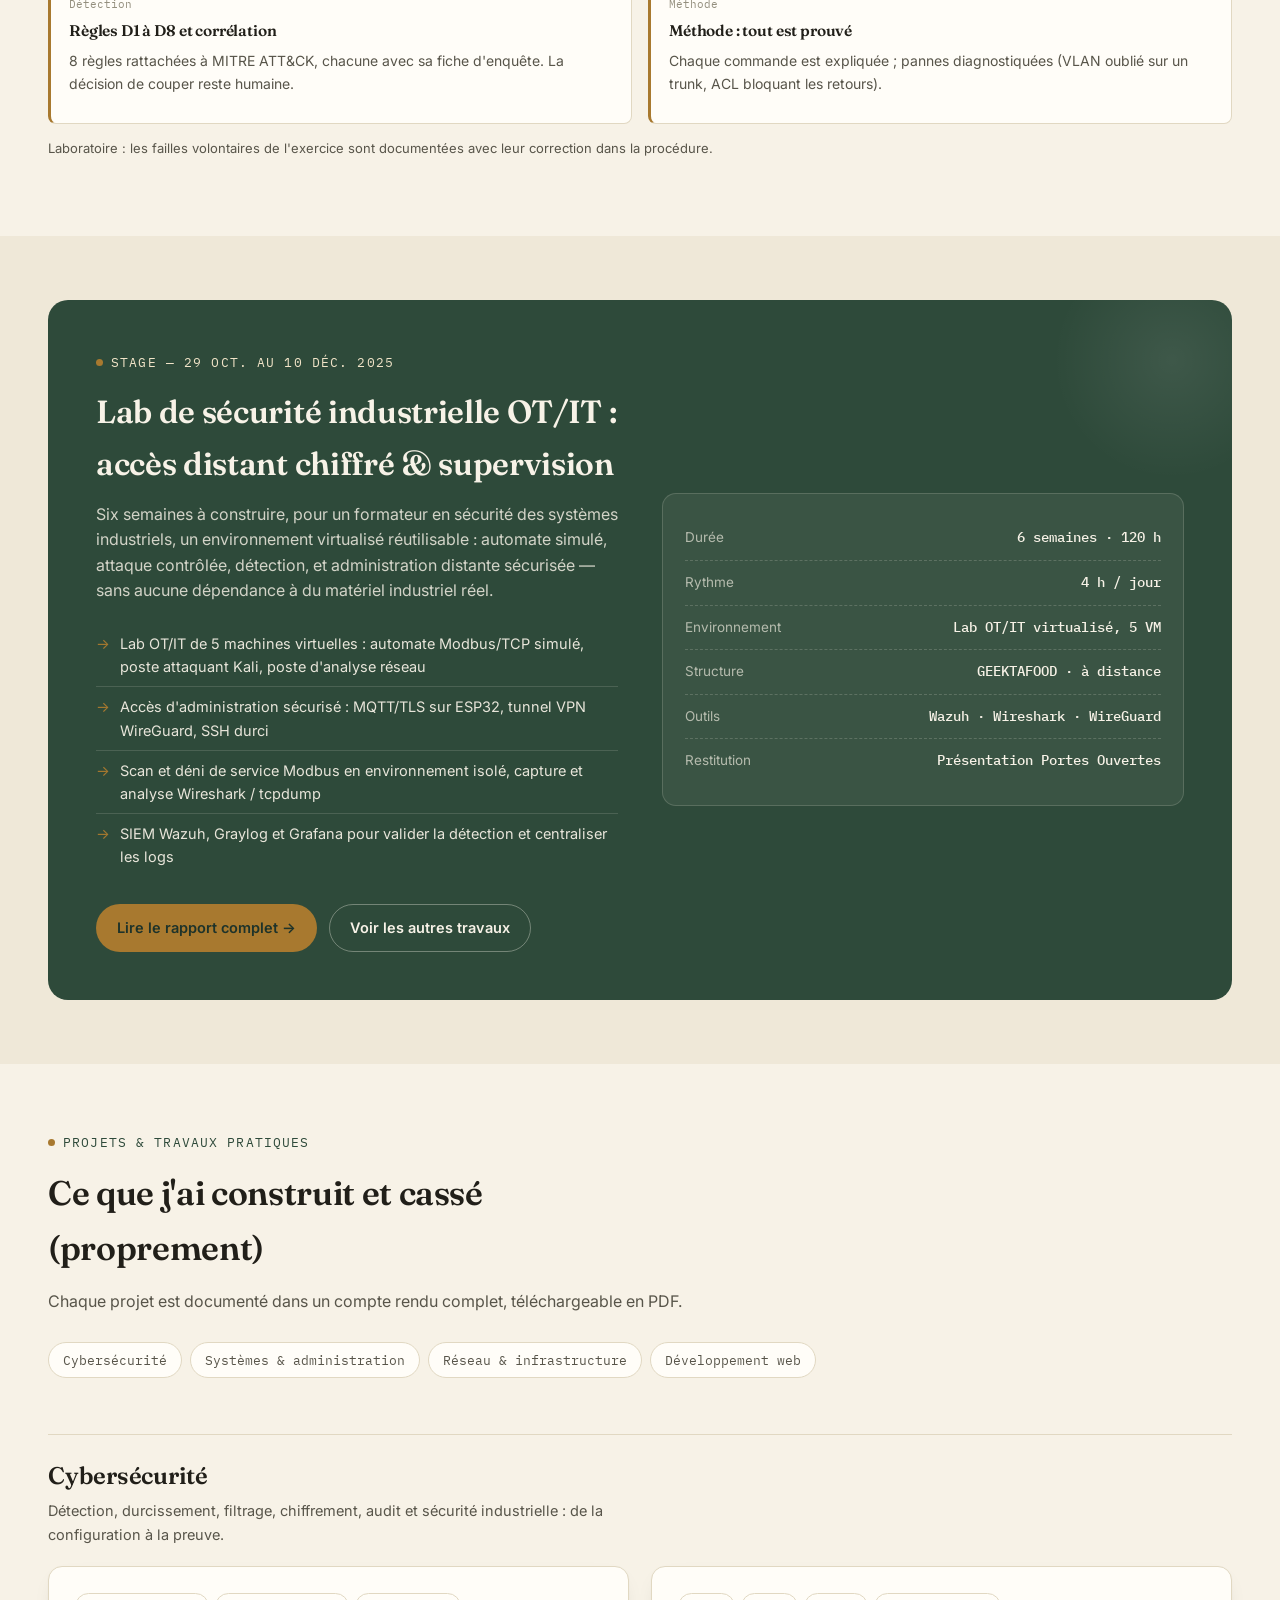
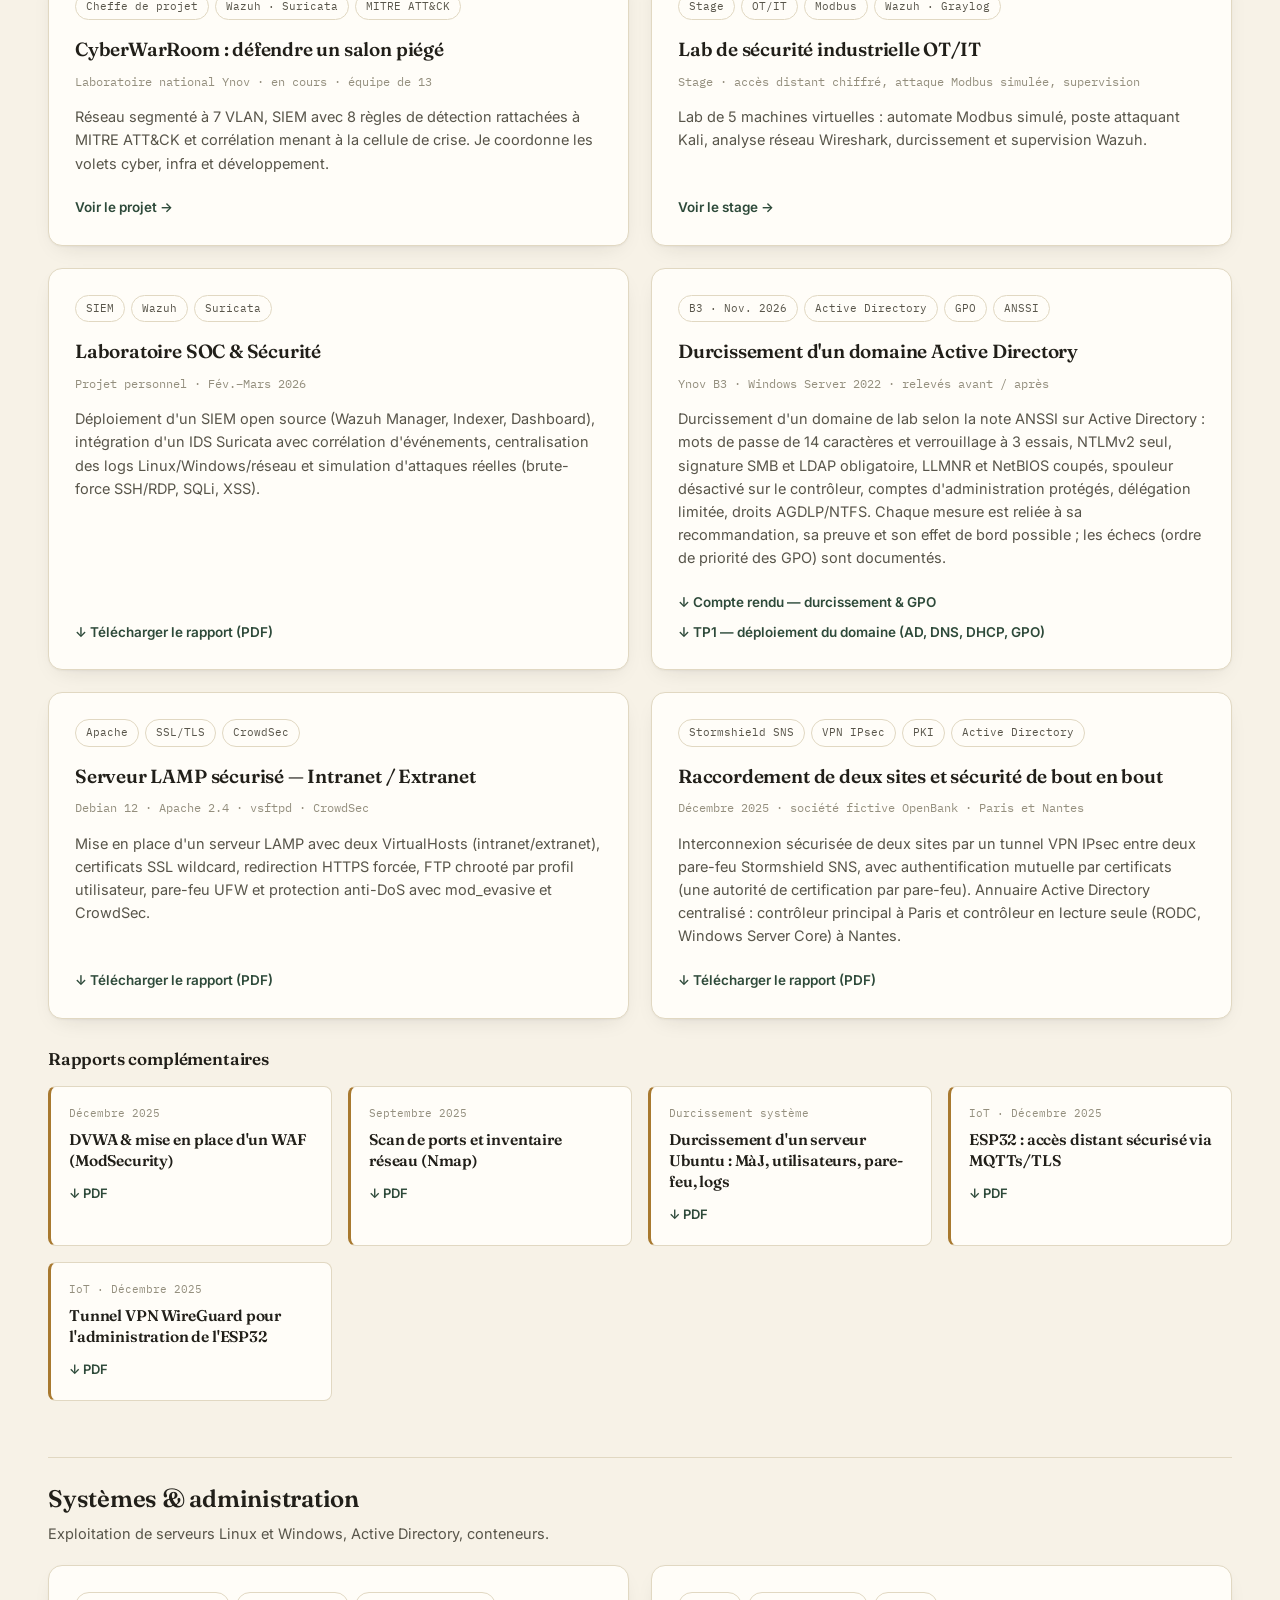
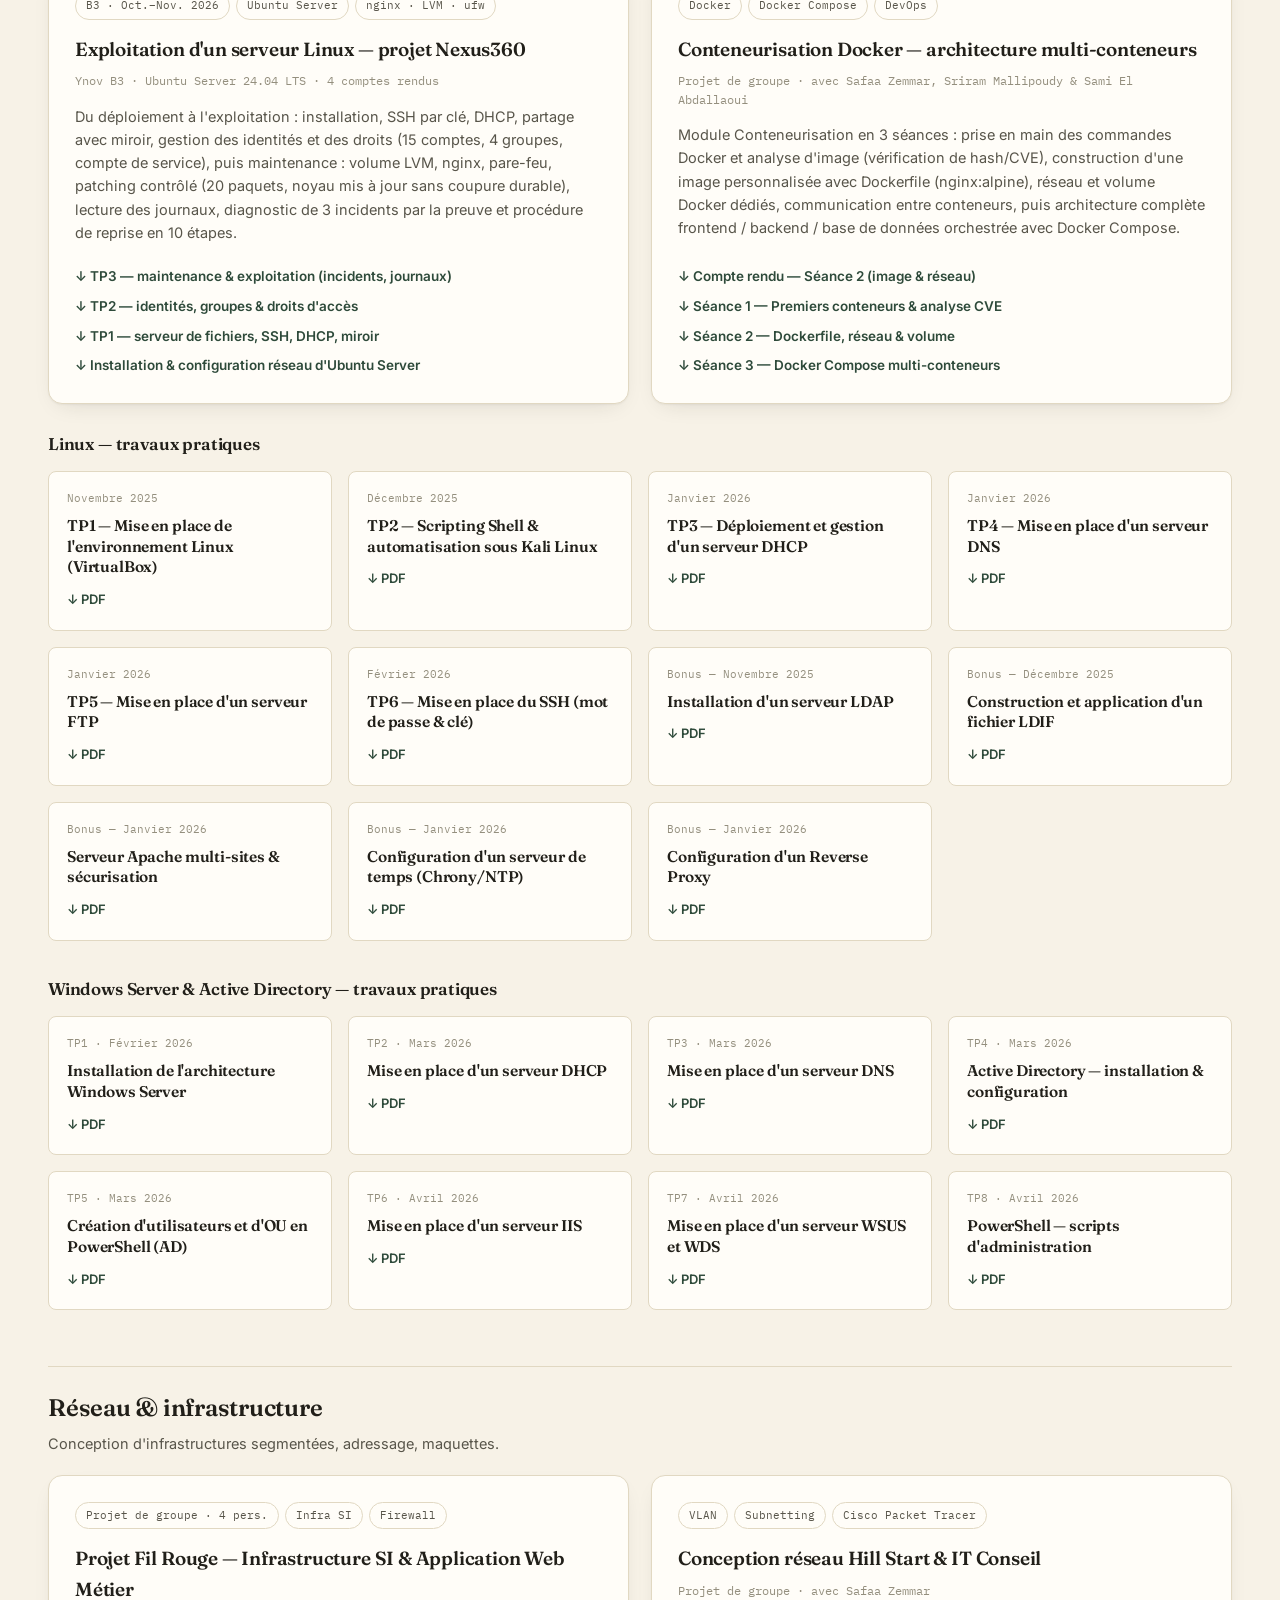
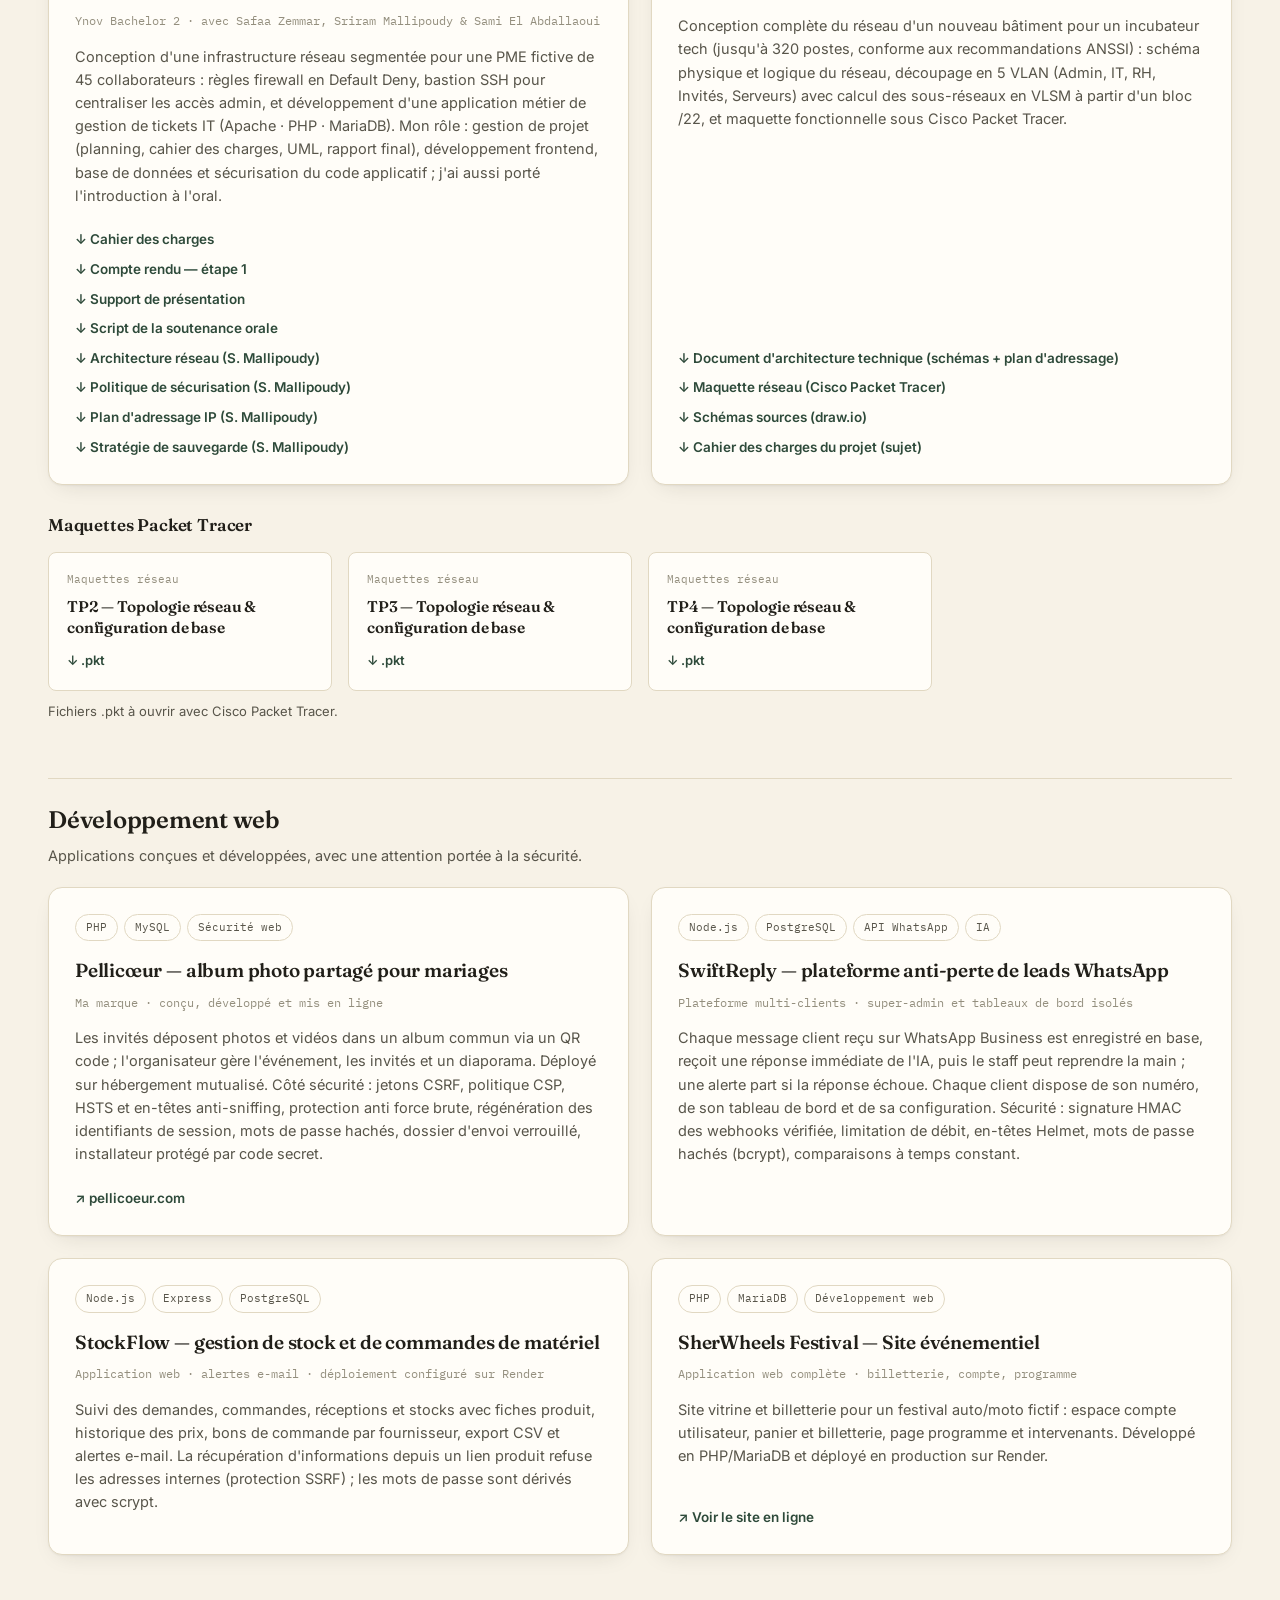
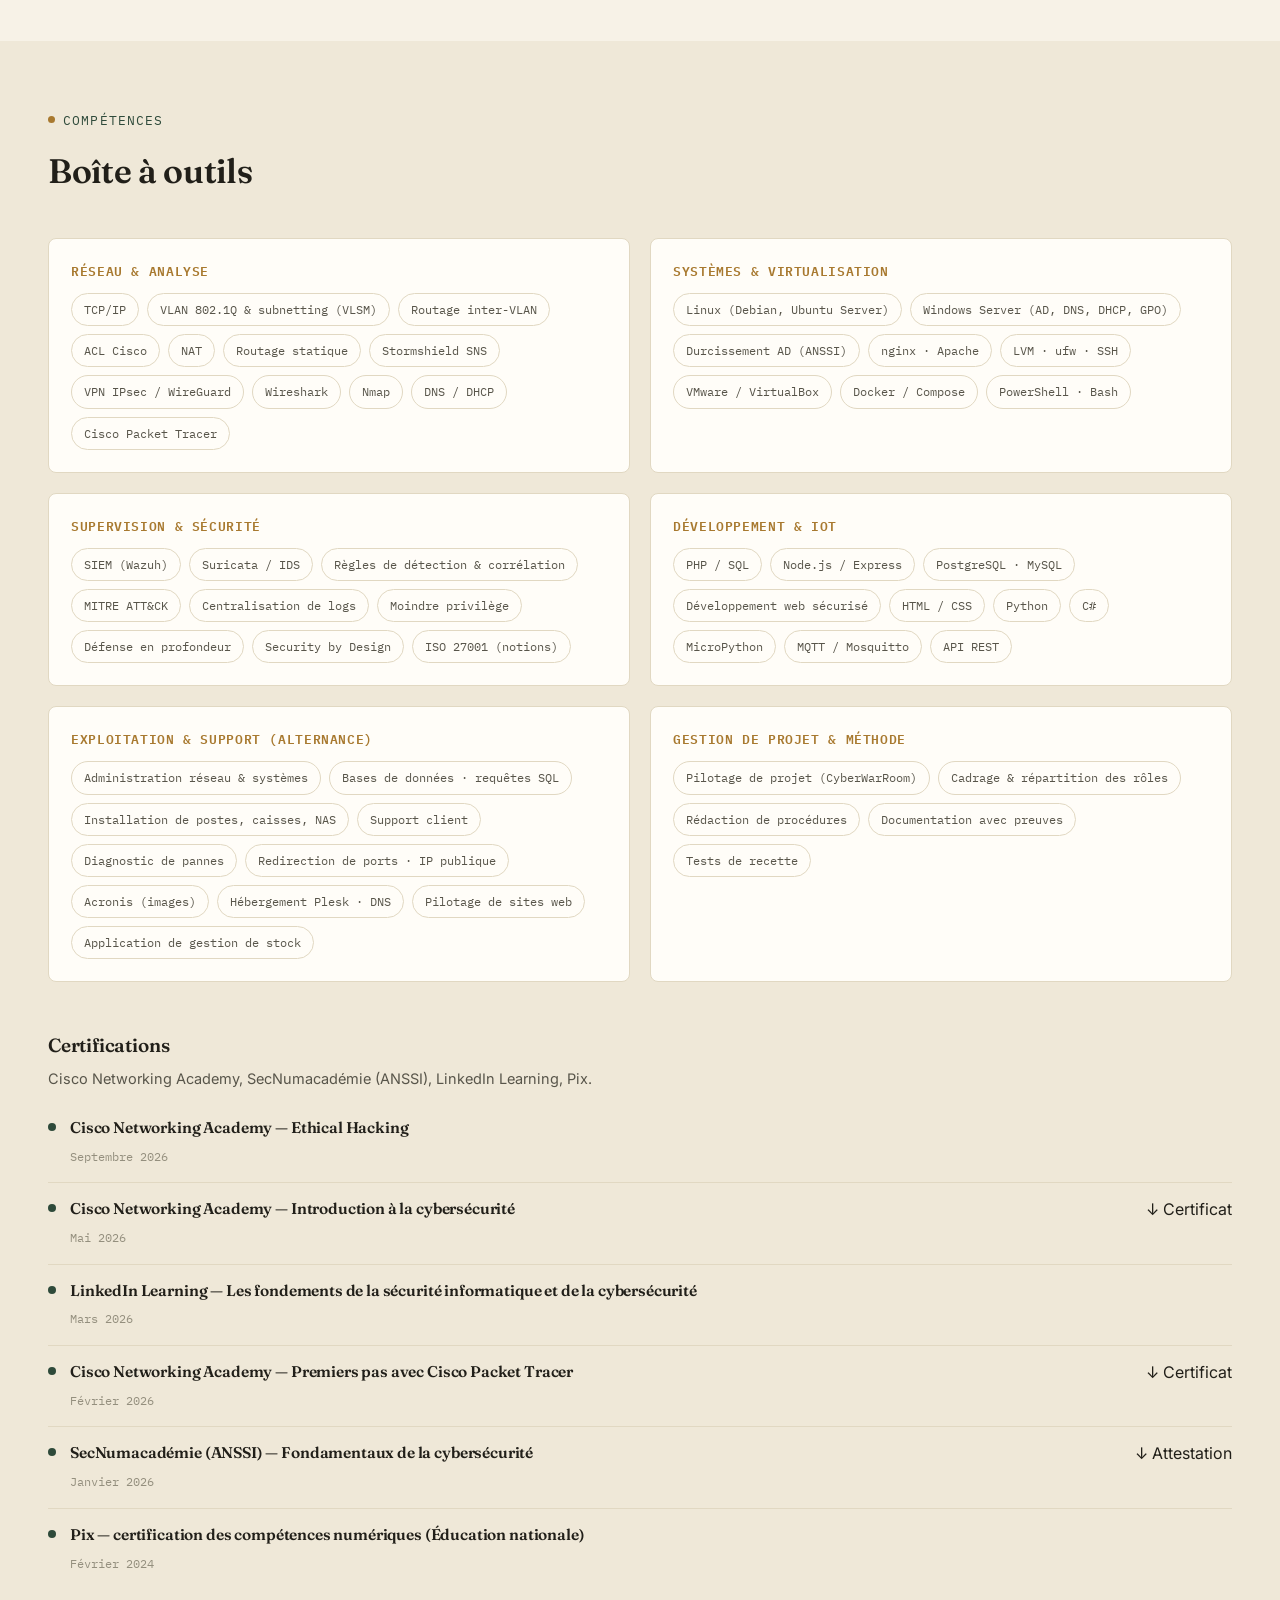
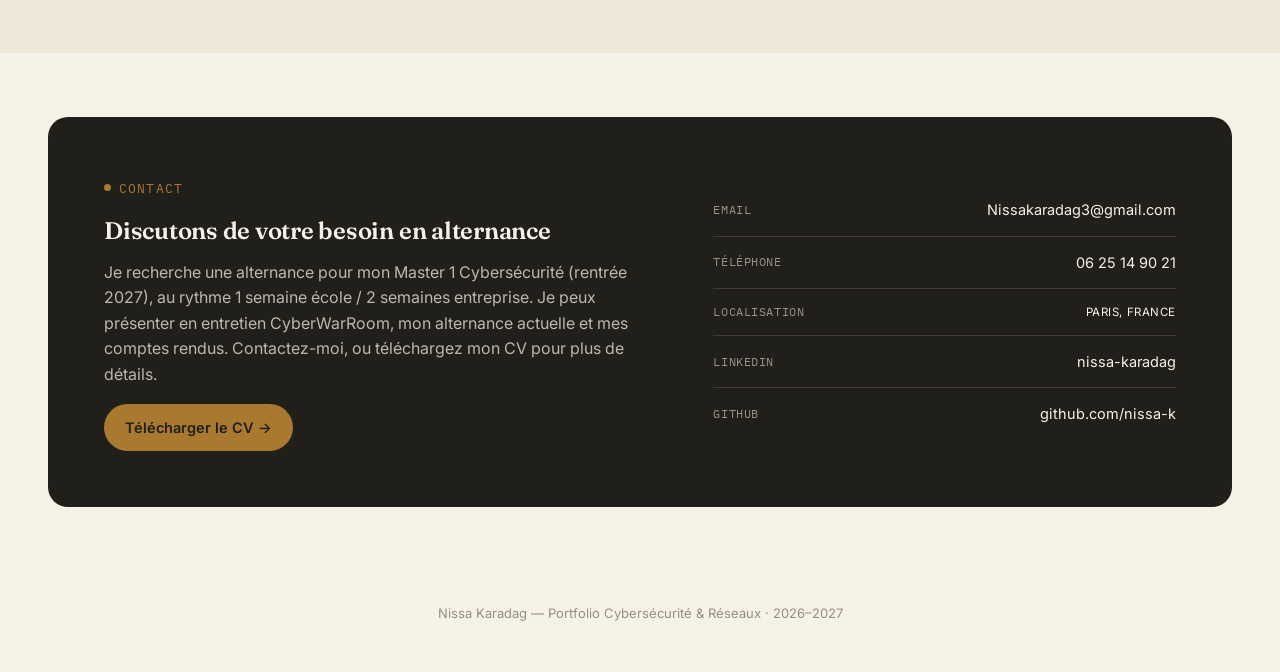
==== commit 44cfb589: "update12" ====
--- a/index.html
+++ b/index.html
@@ -11,7 +11,7 @@
 <meta property="og:title" content="Nissa Karadag — Portfolio Cybersécurité & Réseaux">
 <meta property="og:description" content="Cheffe de projet CyberWarRoom (Ynov), alternante admin réseau/systèmes/BDD, B3 Cybersécurité. Recherche une alternance en Master 1.">
 <meta property="og:type" content="website">
-<link rel="stylesheet" href="assets/css/style.css?v=24">
+<link rel="stylesheet" href="assets/css/style.css?v=25">
 </head>
 <body>
 
@@ -195,26 +195,18 @@
           <span class="eyebrow">Alternance en cours — depuis le 1er septembre 2026</span>
           <h2>Administratrice réseau, systèmes & bases de données</h2>
           <p>
-            Chez Info Concept, éditeur de logiciels de caisse (AKEAD®), je travaille au contact direct des clients et de
-            leur matériel : de l'exploitation réelle, avec des pannes à résoudre et des services à remettre en route.
-            Je pilote aussi, en gestion de projet, l'évolution des sites web d'Info Concept et d'Infinity Solutions ERP. Ce terrain m'apprend ce que la cybersécurité protège : services exposés, sauvegardes, données clients.
-          </p>
-          <ul>
-            <li><b>Incidents réseau :</b> changement d'IP publique sur le siège et toutes ses filiales après une panne ; intervention sur une baie informatique : boucle réseau à supprimer et ports de switch défaillants, dont les équipements branchés (caisses…) restaient hors réseau et injoignables au ping ; câblage de serveur avec switch, plusieurs routeurs et sous-réseaux</li>
-            <li><b>Services exposés :</b> redirections de ports (box Free, accès SQL d'un client), redirection DNS, hébergement Plesk et migration vers un autre serveur</li>
-            <li><b>Continuité et sauvegarde :</b> images Acronis, infrastructure NAS, réinstallation de Windows</li>
-            <li><b>Données :</b> requêtes SQL pour AKEAD (gestion commerciale reliée aux caisses), correction de factures, exports comptables, extraction de données d'un poste verrouillé en ligne de commande</li>
-            <li><b>Postes, caisses et support :</b> montage, installation et configuration de caisses et de tiroirs-caisses, postes clients AKEAD, réparation physique de PC, dépannage client</li>
-            <li><b>Développement :</b> conception d'une application web de gestion des stocks de l'entreprise</li>
-          </ul>
+            Chez Info Concept, éditeur de logiciels de caisse (AKEAD®) : réseau et incidents, caisses et postes,
+            NAS et hébergement, requêtes SQL, pilotage de sites web. Ce terrain m'apprend ce que la cybersécurité protège.
+          </p>
+          <div class="spotlight-actions">
+            <a href="rapport-alternance/index.html" class="btn btn-primary">Lire le rapport d'alternance →</a>
+          </div>
         </div>
         <div class="spotlight-panel">
-          <div class="kv"><span>Poste</span><b>Administratrice réseau, systèmes & BDD</b></div>
           <div class="kv"><span>Entreprise</span><b>Info Concept</b></div>
           <div class="kv"><span>Secteur</span><b>Logiciels de caisse (AKEAD®)</b></div>
           <div class="kv"><span>Depuis</span><b>1er septembre 2026</b></div>
           <div class="kv"><span>Outils</span><b>AKEAD · Acronis · Plesk · Keyyo</b></div>
-          <div class="kv"><span>Pilotage web</span><b>Info Concept · Infinity Solutions ERP</b></div>
         </div>
       </div>
     </div>
